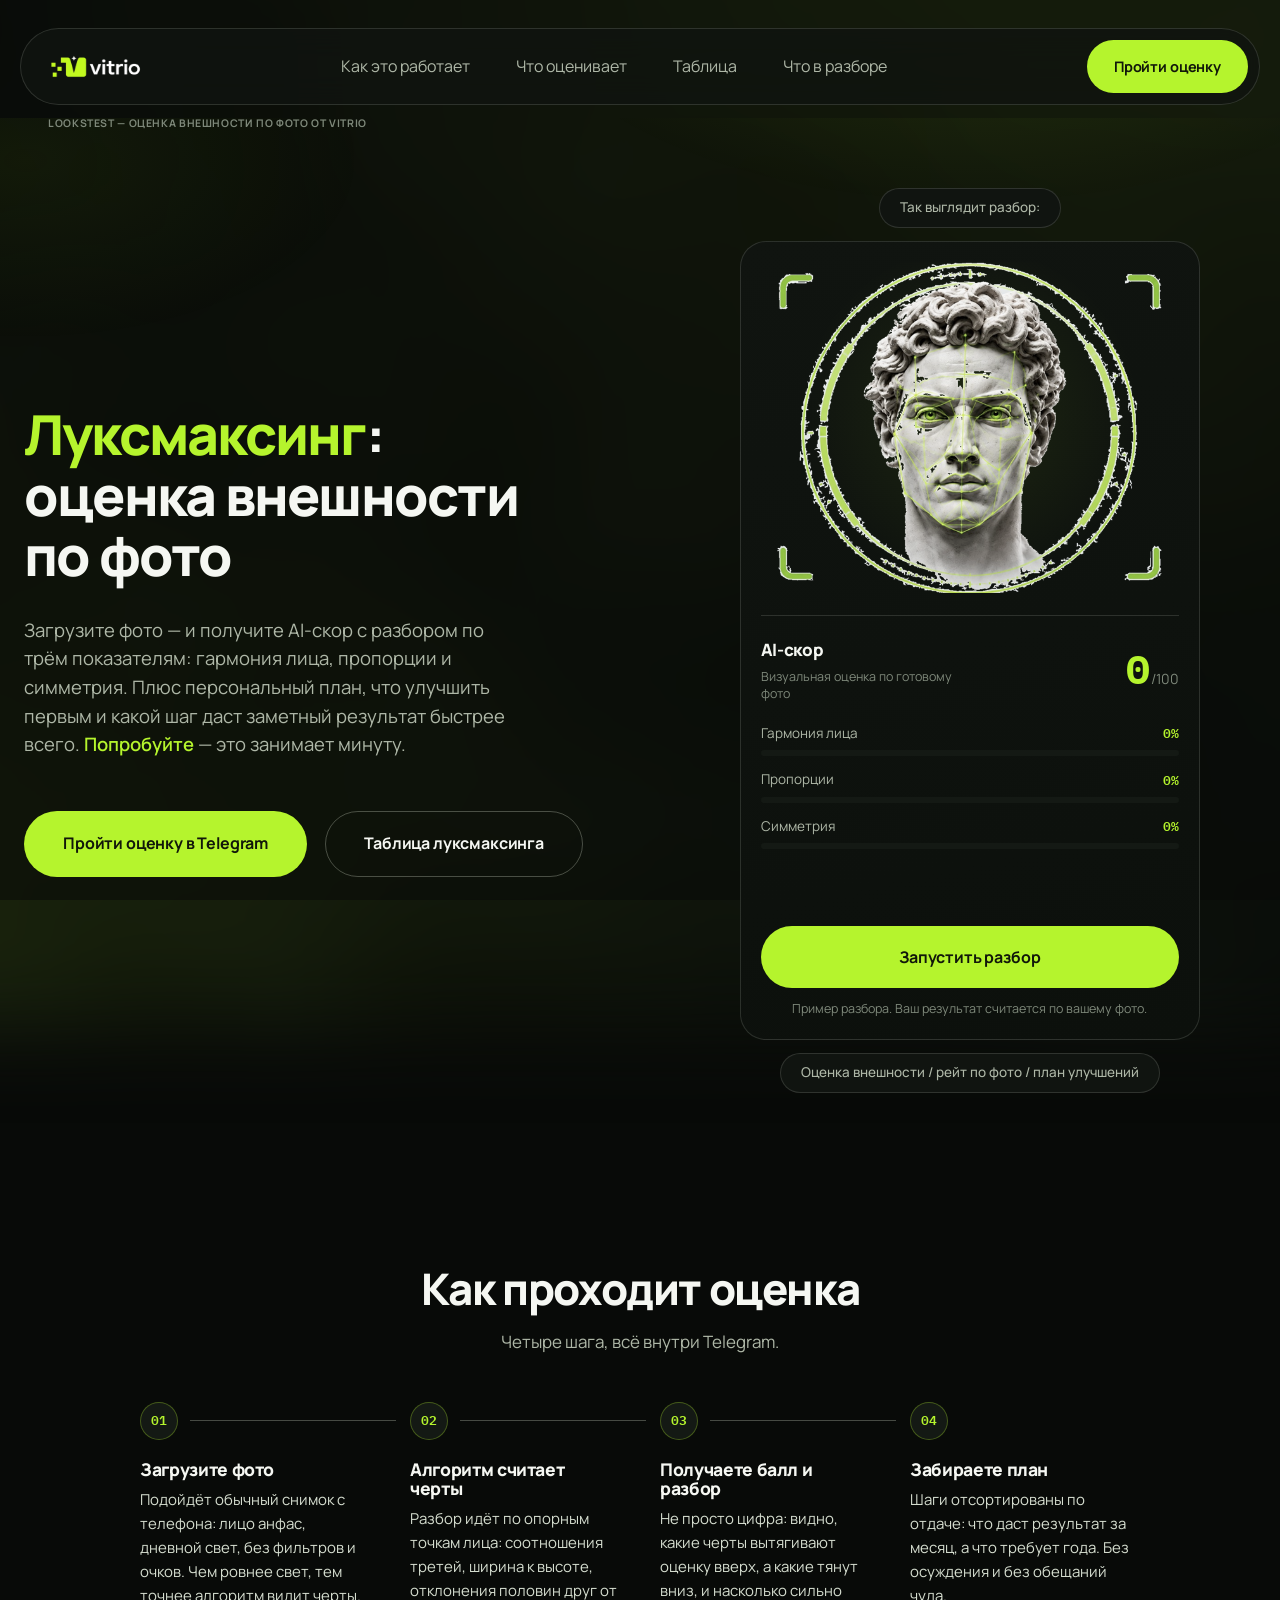
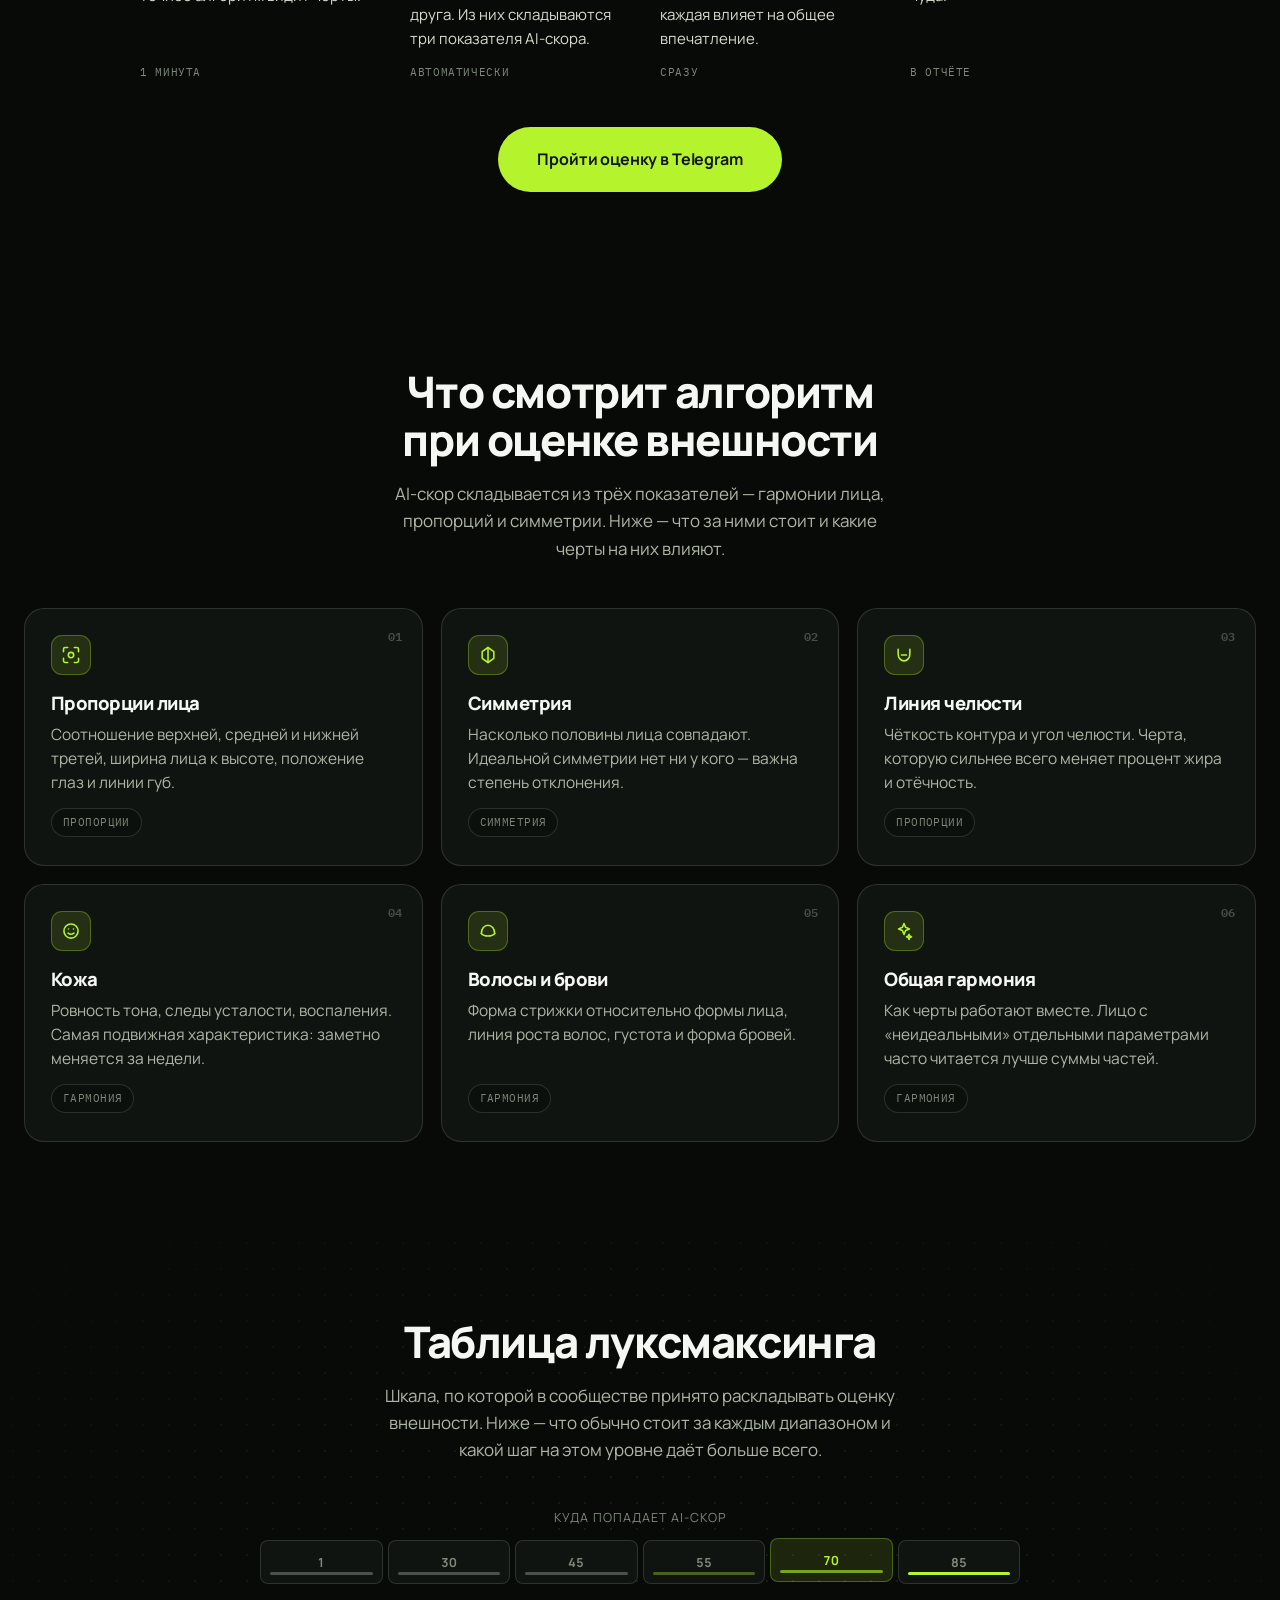
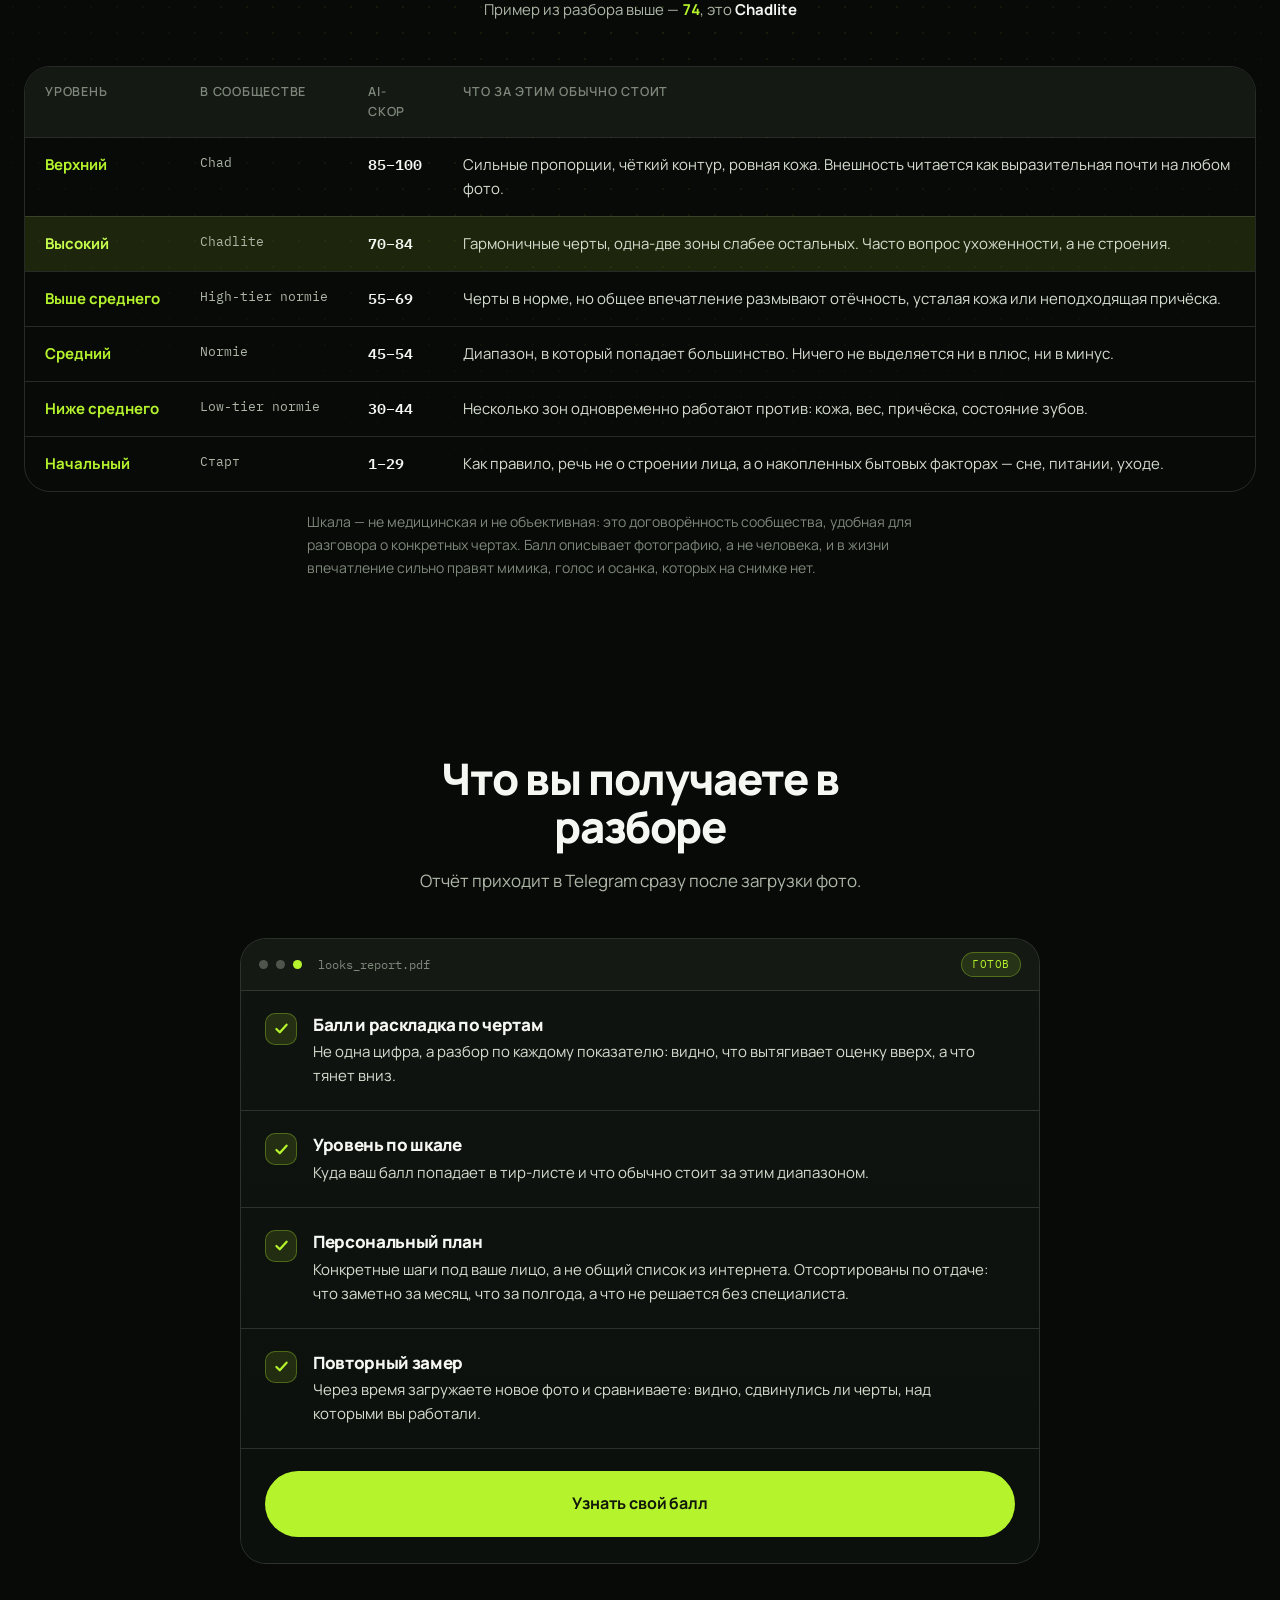
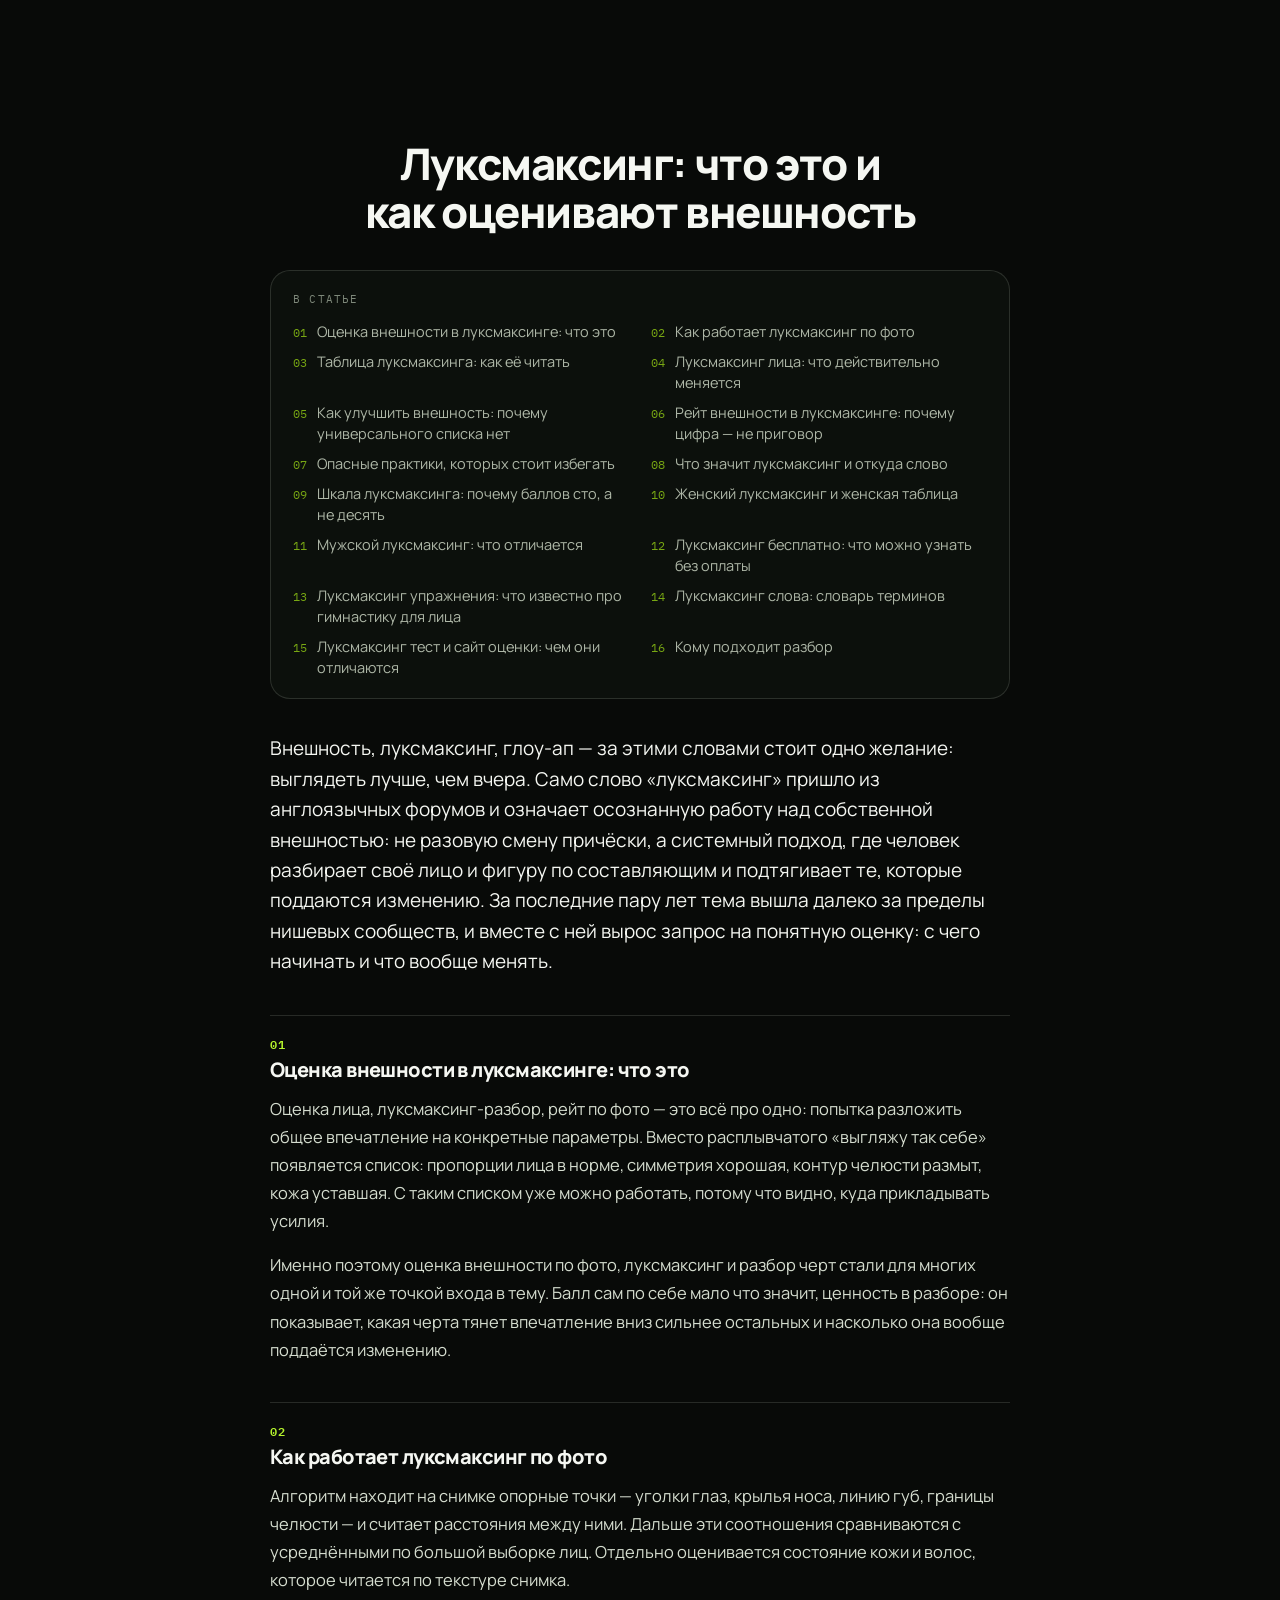
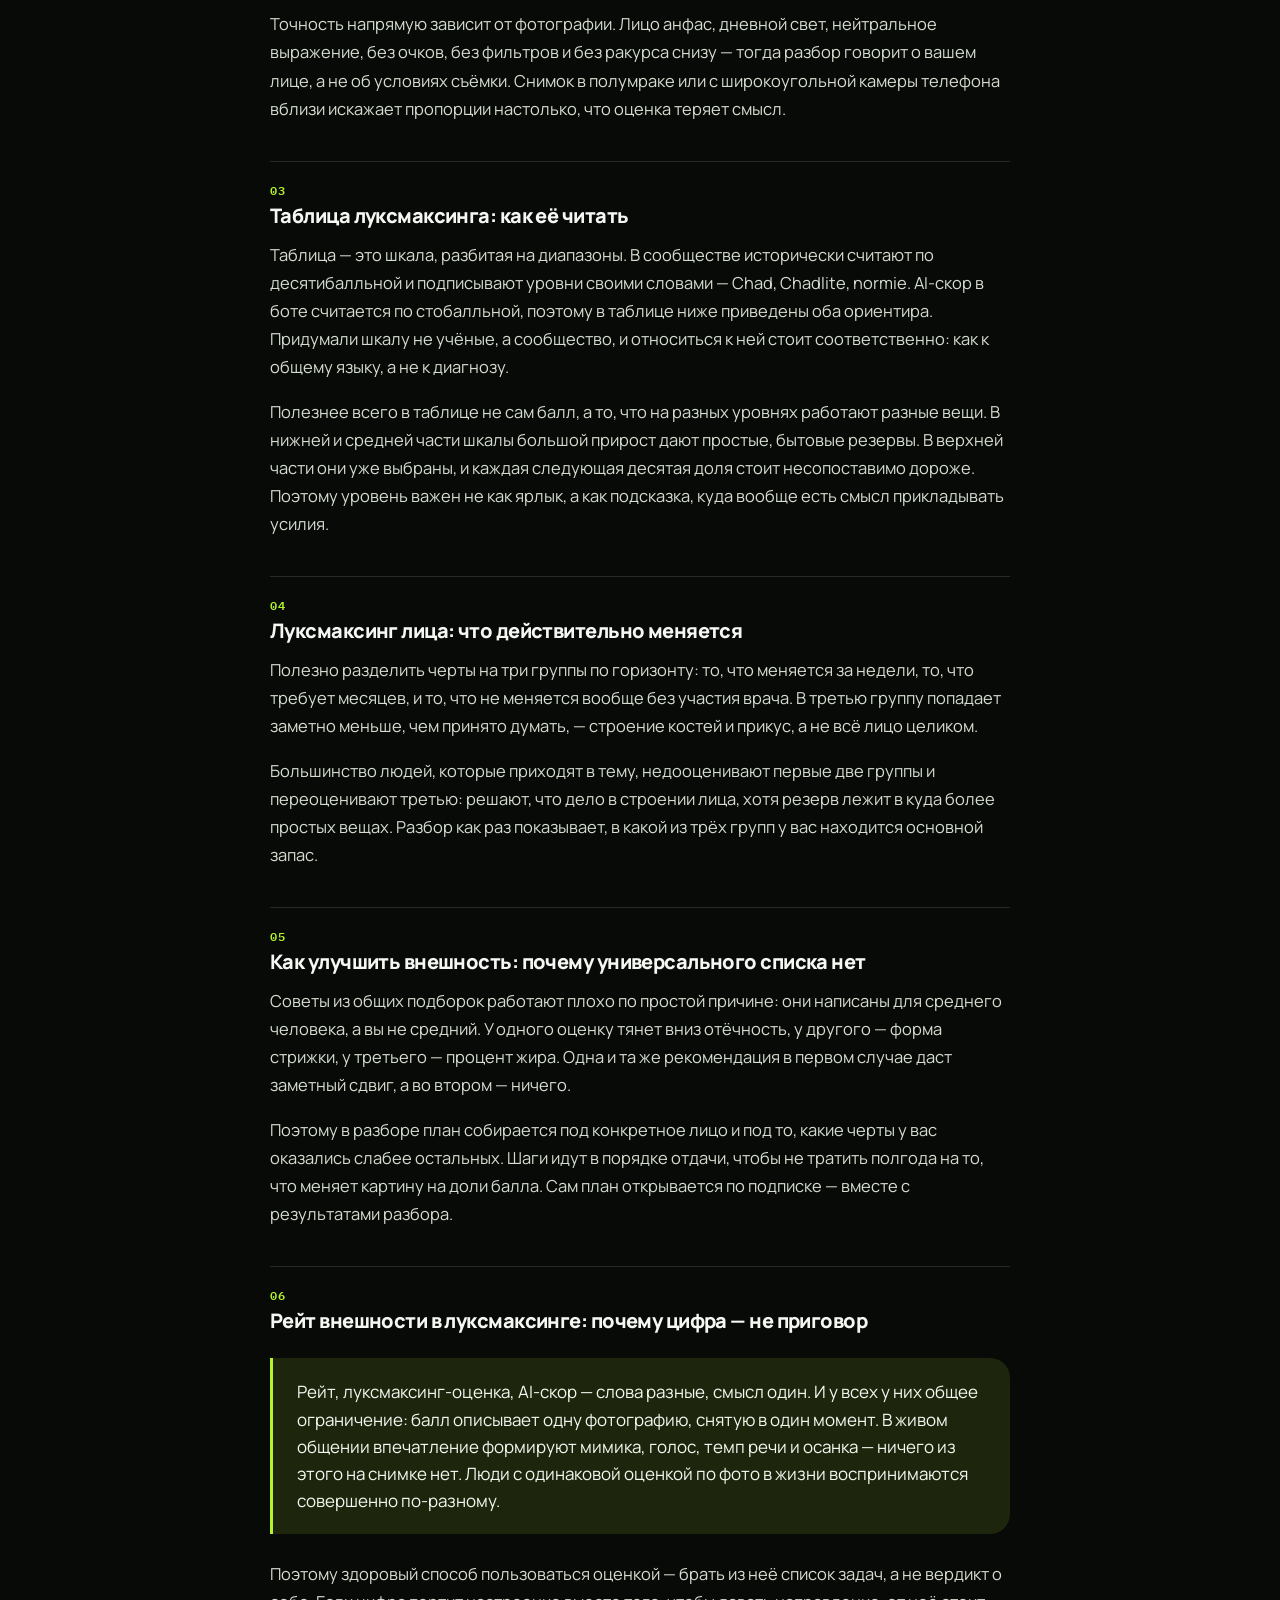
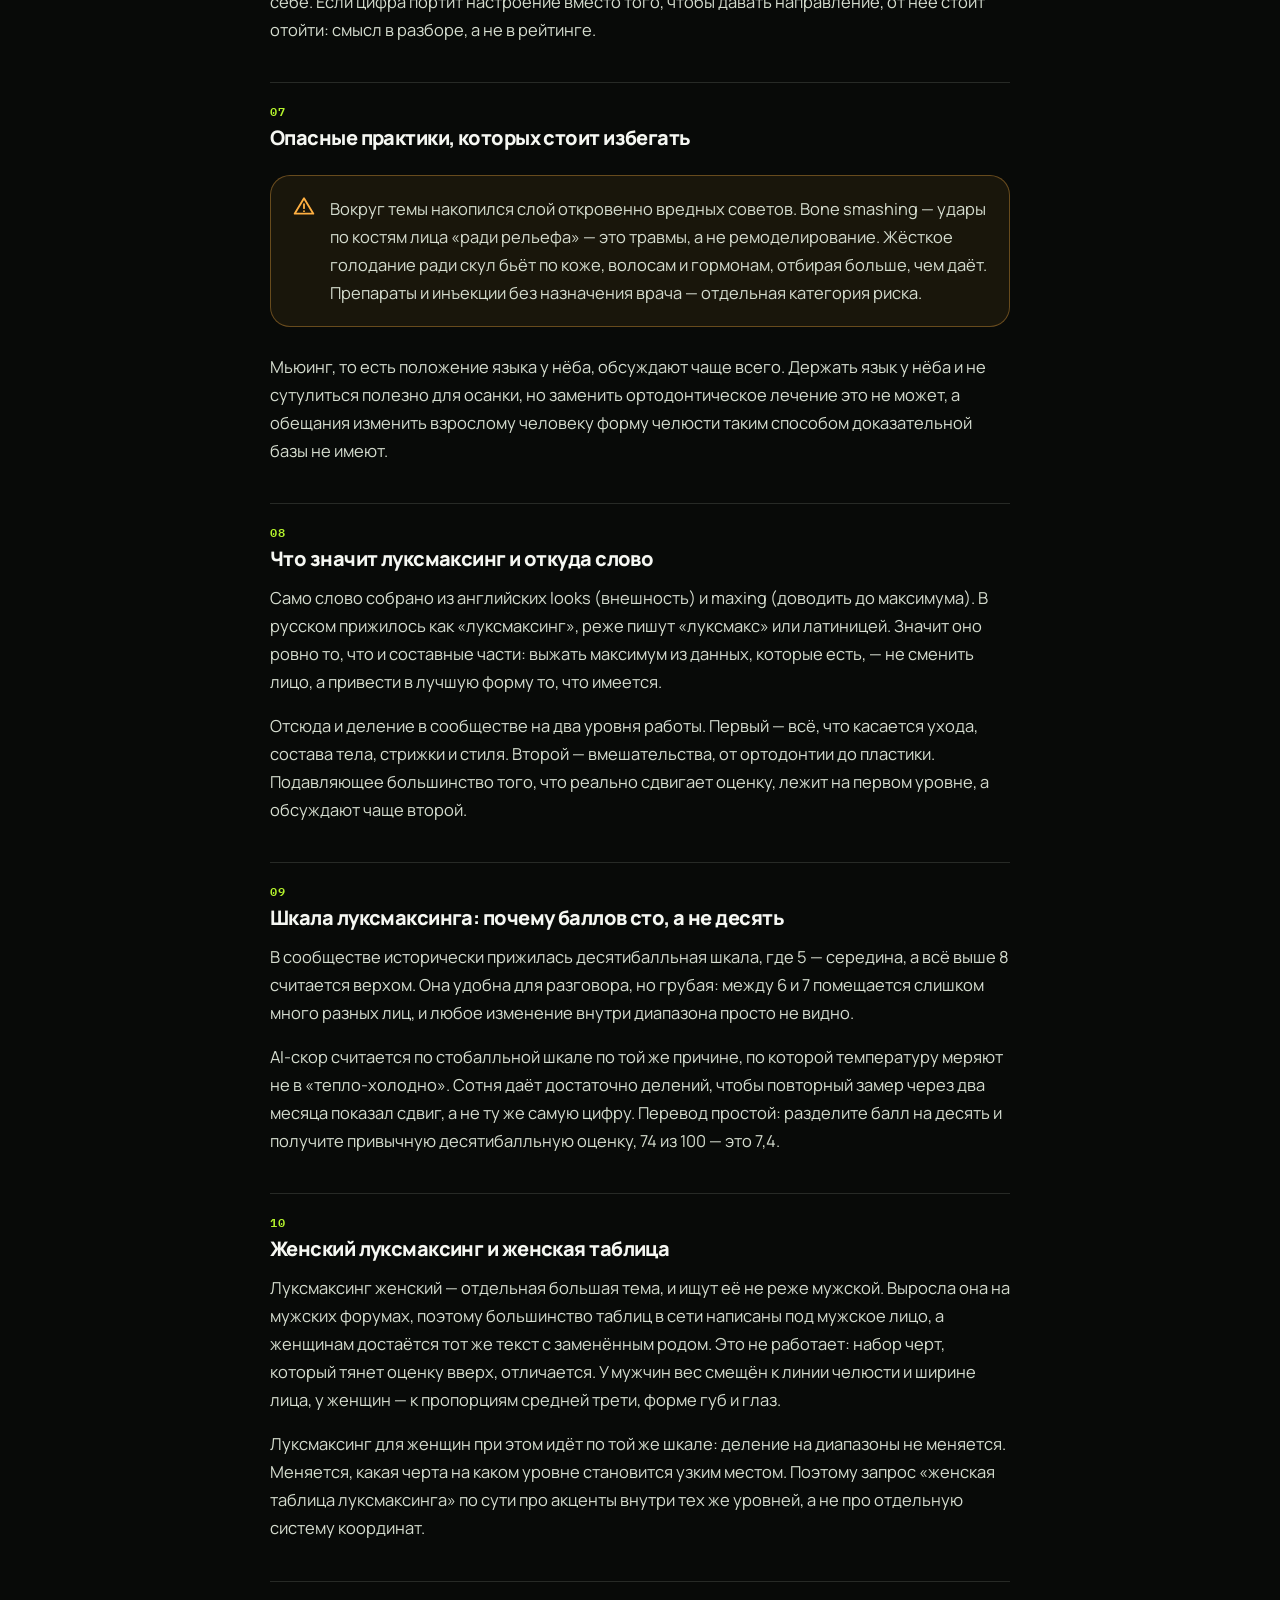
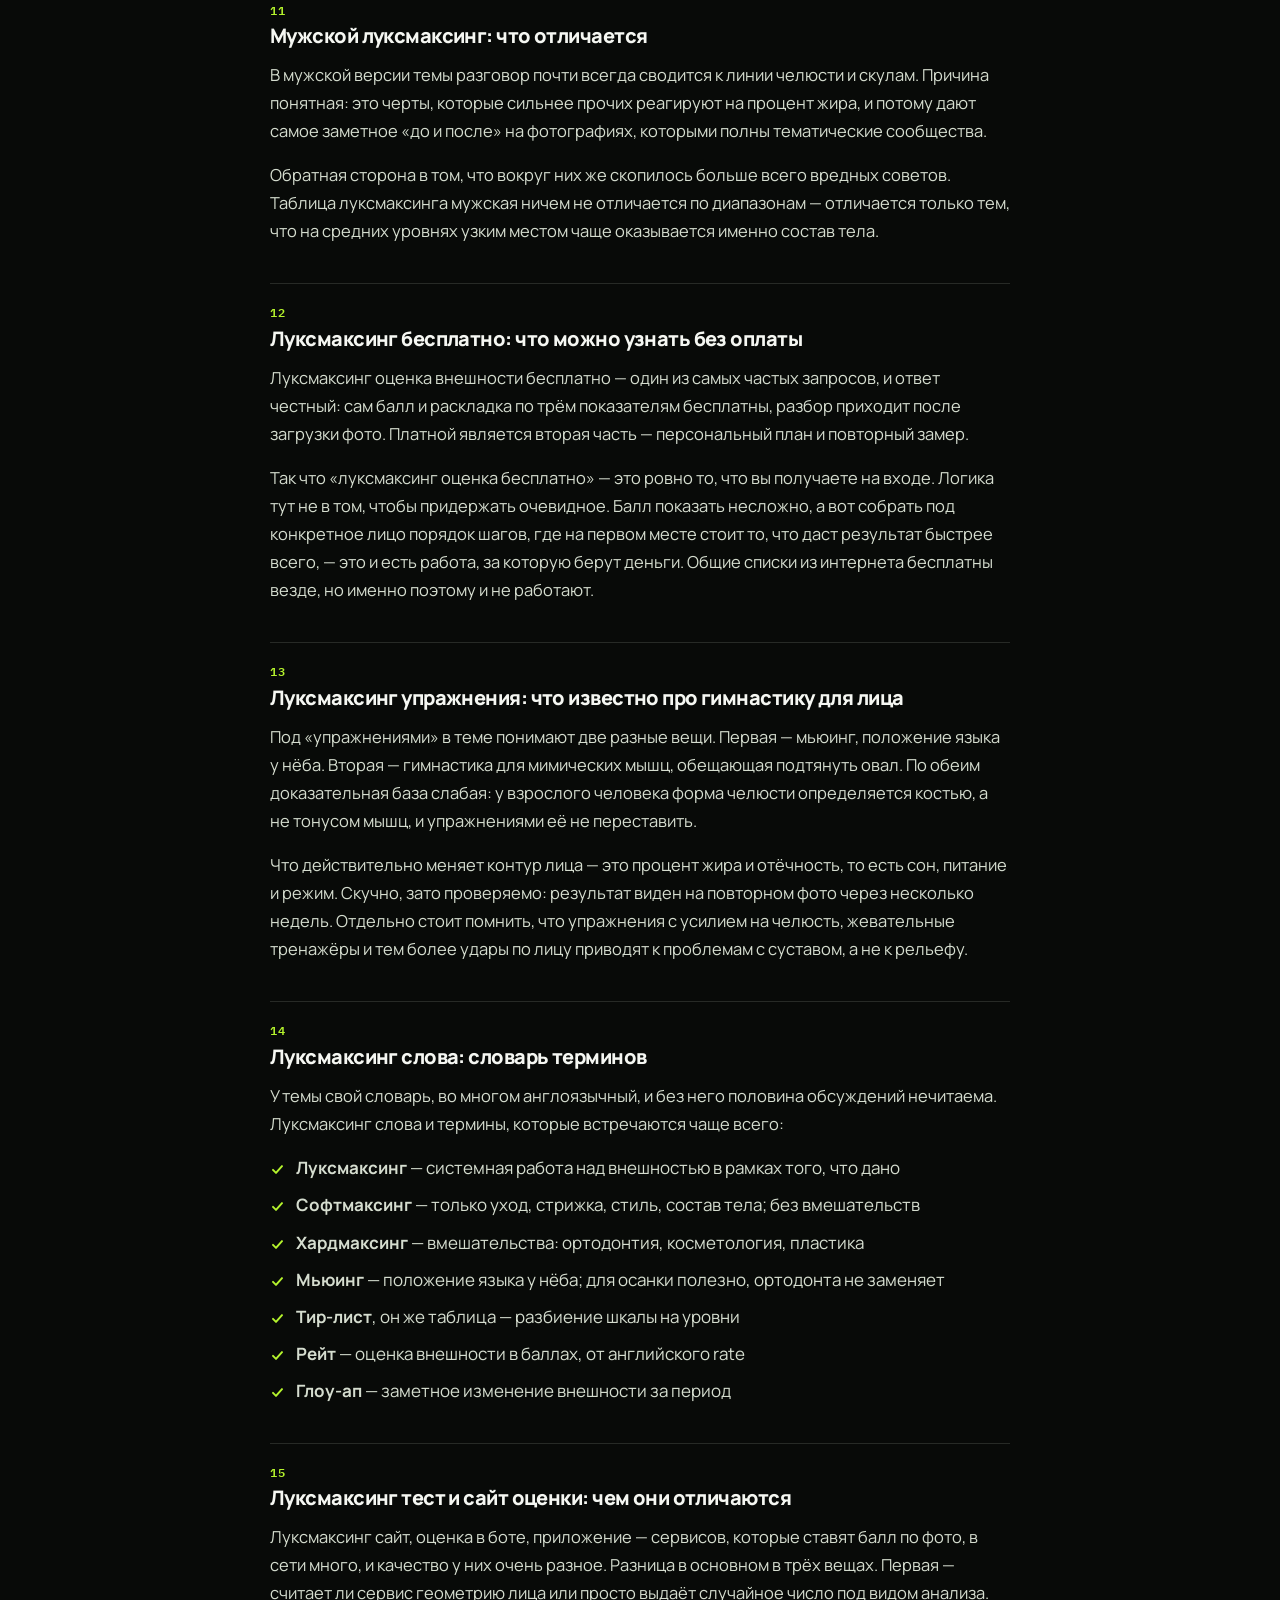
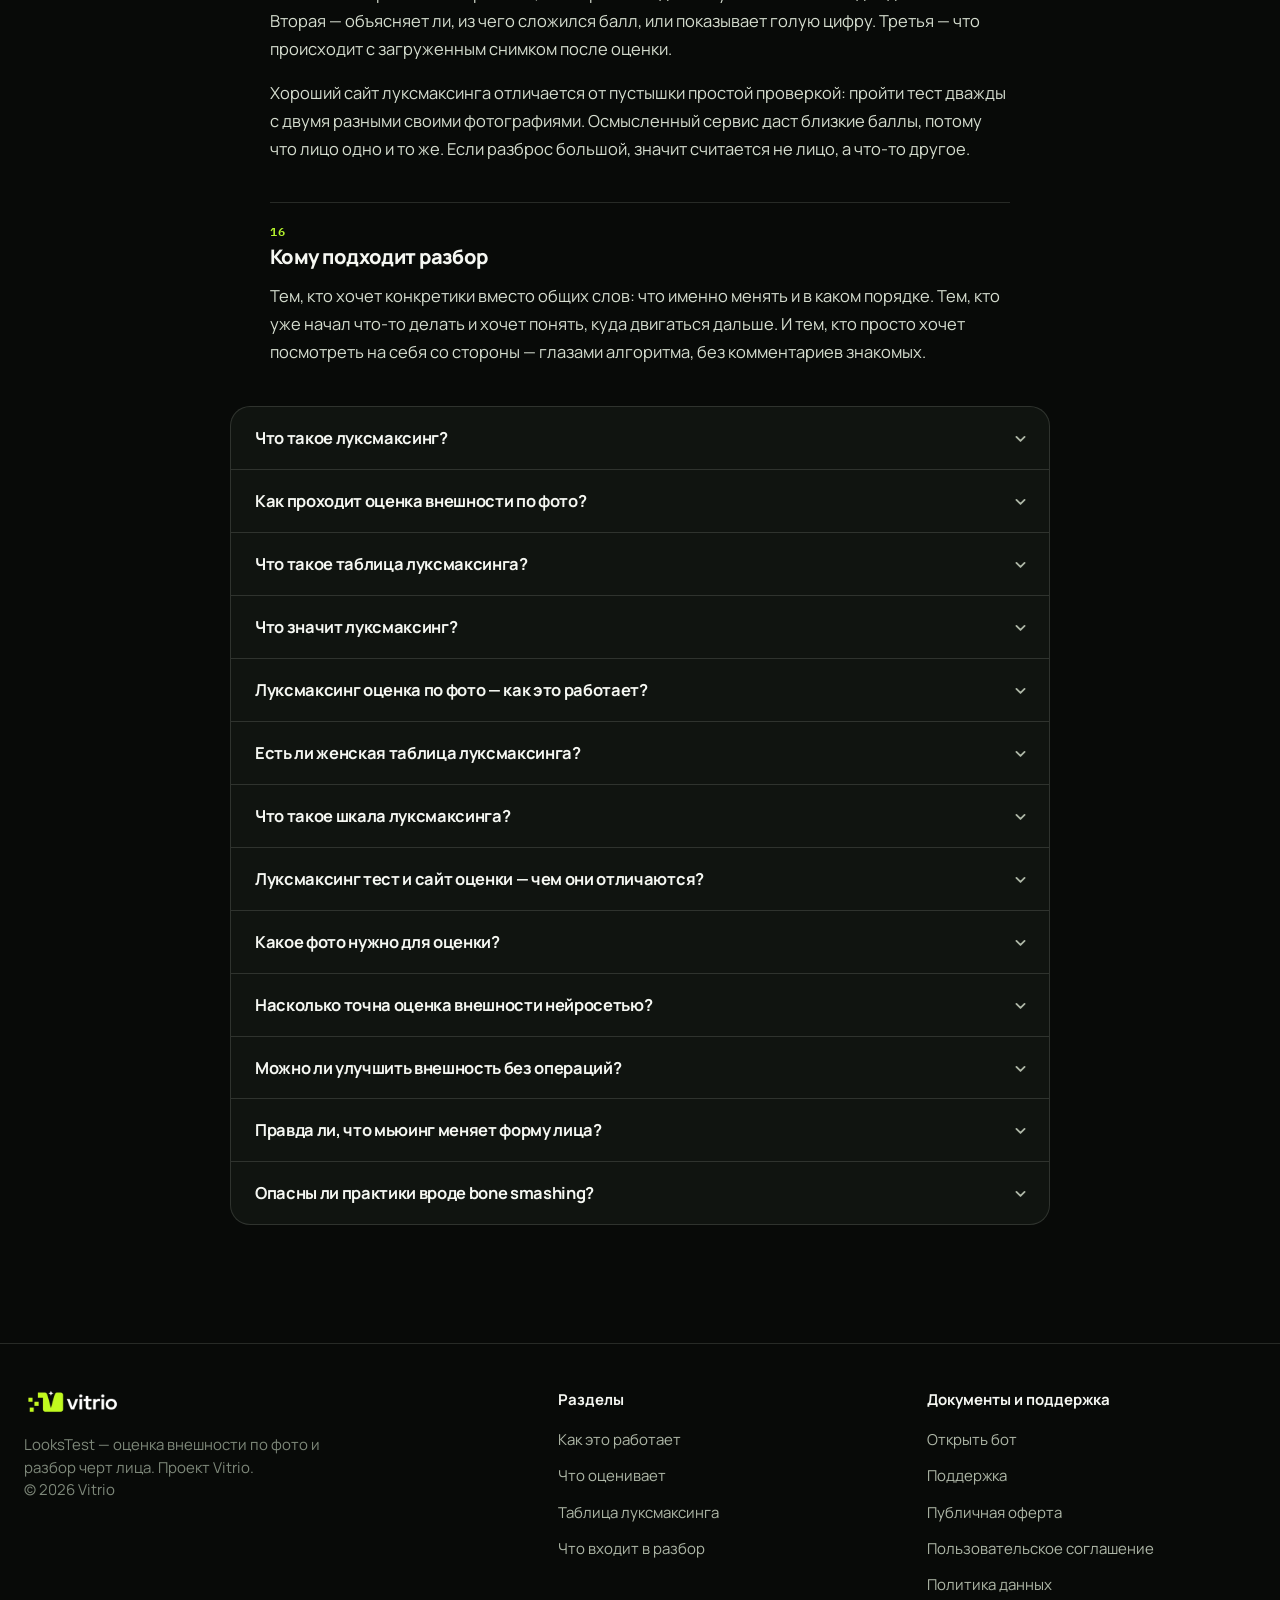
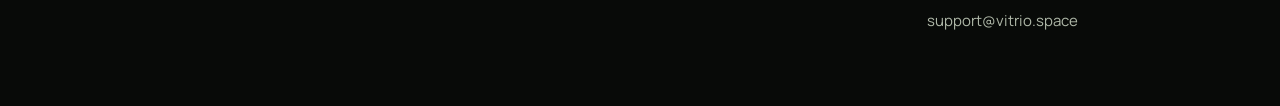
==== index.html @ 11586484 "Персонаж в PNG с прозрачным фоном - фон вырезан заливкой от краёв + удалением мелких компонент - лай" ====
<!DOCTYPE html>
<html lang="ru">
<head>
<meta charset="UTF-8">
<meta name="viewport" content="width=device-width, initial-scale=1.0">
<meta name="theme-color" content="#080a08">
<title>Луксмаксинг — оценка внешности по фото и разбор черт лица | LooksTest</title>
<meta name="description" content="Луксмаксинг: оценка внешности по фото за минуту. Разбор пропорций лица, симметрии, линии челюсти и кожи, таблица луксмаксинга и персональный план улучшений.">
<link rel="icon" type="image/png" href="img/favicon.png">
<link rel="apple-touch-icon" href="img/favicon.png">
<link rel="canonical" href="https://lookstest.ru/">
<meta name="robots" content="index, follow, max-image-preview:large">
<meta property="og:type" content="website">
<meta property="og:url" content="https://lookstest.ru/">
<meta property="og:site_name" content="LooksTest">
<meta property="og:locale" content="ru_RU">
<meta property="og:title" content="Луксмаксинг — оценка внешности по фото">
<meta property="og:description" content="Разбор пропорций лица, симметрии, линии челюсти и кожи. Таблица луксмаксинга и персональный план улучшений.">
<meta property="og:image" content="https://lookstest.ru/img/og.jpg">
<meta property="og:image:width" content="1200">
<meta property="og:image:height" content="630">
<meta name="twitter:card" content="summary_large_image">
<link rel="preconnect" href="https://fonts.googleapis.com">
<link rel="preconnect" href="https://fonts.gstatic.com" crossorigin>
<link rel="stylesheet" href="https://fonts.googleapis.com/css2?family=IBM+Plex+Mono:wght@500;600&family=Manrope:wght@400;500;600;700;800&display=swap">
<link rel="stylesheet" href="style.css?v=859dcc71">
<script src="app.js?v=7daabf76" defer></script>
</head>
<body>

<!-- ============================ ШАПКА ============================ -->
<header class="nav">
  <div class="nav__bar">
    <a class="logo" href="#top" aria-label="LooksTest — на главную">
      <span class="logo__img"><img src="img/logo.webp" alt="Vitrio" width="260" height="77"><img src="img/logo.webp" alt="" aria-hidden="true" width="260" height="77"></span>
    </a>

    <nav class="nav__links" aria-label="Основная навигация">
      <a href="#why">Как это работает</a>
      <a href="#feat">Что оценивает</a>
      <a href="#tiers">Таблица</a>
      <a href="#plan">Что в разборе</a>
    </nav>

    <a class="btn btn--lime btn--sm nav__cta" data-cta href="https://t.me/LooksmaxScoreBot" target="_blank" rel="sponsored noopener">Пройти оценку</a>
  </div>
  <p class="nav__caption">LooksTest — оценка внешности по фото от Vitrio</p>
</header>

<main id="top">

  <!-- ============================ HERO ============================ -->
  <section class="hero">
    <div class="shell hero__grid">
      <div class="hero__copy">
        <h1><span class="lime">Луксмаксинг</span>: оценка внешности по фото</h1>
        <p class="hero__lead">
          Загрузите фото — и получите AI-скор с разбором по трём показателям: гармония лица,
          пропорции и симметрия. Плюс персональный план, что улучшить первым и какой шаг
          даст заметный результат быстрее всего.
          <a data-cta href="https://t.me/LooksmaxScoreBot" target="_blank" rel="sponsored noopener">Попробуйте</a> — это занимает минуту.
        </p>
        <div class="hero__actions">
          <a class="btn btn--lime" data-cta href="https://t.me/LooksmaxScoreBot" target="_blank" rel="sponsored noopener">Пройти оценку в Telegram</a>
          <a class="btn btn--ghost" href="#tiers">Таблица луксмаксинга</a>
        </div>
      </div>

      <div class="hero__media">
        <span class="tag">Так выглядит разбор:</span>

        <!-- Демо: силуэт со сканирующей линией и панель метрик.
             Значения берутся из data-val, полосы и счётчик заводит app.js.
             Цифры — пример разбора, а не чей-то реальный результат. -->
        <div class="scan" id="heroScan">
          <div class="scan__frame">
            <div class="scan__stage">
              <!-- Персонаж и вся оптика — скобки, кольцо, сетка на лице —
                   в самой картинке. CSS рисует только луч поверх неё. -->
              <img class="scan__shot" src="img/scan-statue.png"
                   alt="Разбор внешности: точки и сетка на лице античной статуи"
                   width="660" height="524" fetchpriority="high" decoding="async">
              <span class="scan__beam" aria-hidden="true"></span>
            </div>

            <div class="scan__head">
              <div>
                <p class="scan__title">AI-скор</p>
                <p class="scan__sub">Визуальная оценка по готовому фото</p>
              </div>
              <p class="scan__score"><b data-role="score">0</b><span>/100</span></p>
            </div>

            <div class="scan__metrics">
              <div class="scan__row" data-val="76">
                <span class="scan__name">Гармония лица</span>
                <span class="scan__val">0%</span>
                <span class="scan__track"><span class="scan__fill"></span></span>
              </div>
              <div class="scan__row" data-val="71">
                <span class="scan__name">Пропорции</span>
                <span class="scan__val">0%</span>
                <span class="scan__track"><span class="scan__fill"></span></span>
              </div>
              <div class="scan__row" data-val="75">
                <span class="scan__name">Симметрия</span>
                <span class="scan__val">0%</span>
                <span class="scan__track"><span class="scan__fill"></span></span>
              </div>
            </div>

            <p class="scan__badge"><span>Уровень</span> <b>Chadlite</b></p>

            <div class="scan__foot">
              <button class="btn btn--lime scan__run" type="button">Запустить разбор</button>
            </div>
            <p class="scan__hint">Пример разбора. Ваш результат считается по вашему фото.</p>
          </div>
        </div>

        <span class="tag">Оценка внешности / рейт по фото / план улучшений</span>
      </div>
    </div>
  </section>

  <!-- ======================= КАК ЭТО РАБОТАЕТ ======================= -->
  <!-- Не сетка карточек, а дорожка шагов: линия связывает их в
       последовательность, иначе четыре плитки читаются как список
       независимых пунктов. -->
  <section class="section how" id="why">
    <div class="shell">
      <h2 class="section__title section__title--center">Как проходит оценка</h2>
      <p class="section__lead">Четыре шага, всё внутри Telegram.</p>

      <ol class="steps">
        <li class="step">
          <span class="step__no">01</span>
          <div class="step__body">
            <h3>Загрузите фото</h3>
            <p>Подойдёт обычный снимок с телефона: лицо анфас, дневной свет, без фильтров и очков. Чем ровнее свет, тем точнее алгоритм видит черты.</p>
            <span class="step__meta">1 минута</span>
          </div>
        </li>
        <li class="step">
          <span class="step__no">02</span>
          <div class="step__body">
            <h3>Алгоритм считает черты</h3>
            <p>Разбор идёт по опорным точкам лица: соотношения третей, ширина к высоте, отклонения половин друг от друга. Из них складываются три показателя AI-скора.</p>
            <span class="step__meta">автоматически</span>
          </div>
        </li>
        <li class="step">
          <span class="step__no">03</span>
          <div class="step__body">
            <h3>Получаете балл и разбор</h3>
            <p>Не просто цифра: видно, какие черты вытягивают оценку вверх, а какие тянут вниз, и насколько сильно каждая влияет на общее впечатление.</p>
            <span class="step__meta">сразу</span>
          </div>
        </li>
        <li class="step">
          <span class="step__no">04</span>
          <div class="step__body">
            <h3>Забираете план</h3>
            <p>Шаги отсортированы по отдаче: что даст результат за месяц, а что требует года. Без осуждения и без обещаний чуда.</p>
            <span class="step__meta">в отчёте</span>
          </div>
        </li>
      </ol>

      <div class="why__cta">
        <a class="btn btn--lime" data-cta href="https://t.me/LooksmaxScoreBot" target="_blank" rel="sponsored noopener">Пройти оценку в Telegram</a>
      </div>
    </div>
  </section>

  <!-- ============================ ЧТО ОЦЕНИВАЕТ ============================ -->
  <section class="section feat" id="feat">
    <div class="shell">
      <h2 class="section__title section__title--center">Что смотрит алгоритм при оценке внешности</h2>
      <p class="section__lead">AI-скор складывается из трёх показателей — гармонии лица, пропорций и симметрии. Ниже — что за ними стоит и какие черты на них влияют.</p>

      <div class="feat__grid">
        <article class="feat__card">
          <span class="feat__no">01</span>
          <span class="feat__icon"><svg viewBox="0 0 24 24"><path d="M3 8V5a2 2 0 012-2h3M16 3h3a2 2 0 012 2v3M21 16v3a2 2 0 01-2 2h-3M8 21H5a2 2 0 01-2-2v-3"/><circle cx="12" cy="12" r="3.2"/></svg></span>
          <h3>Пропорции лица</h3>
          <p>Соотношение верхней, средней и нижней третей, ширина лица к высоте, положение глаз и линии губ.</p>
          <span class="feat__tag">Пропорции</span>
        </article>

        <article class="feat__card">
          <span class="feat__no">02</span>
          <span class="feat__icon"><svg viewBox="0 0 24 24"><path d="M12 3v18"/><path d="M5 8l7-5 7 5v8l-7 5-7-5z"/></svg></span>
          <h3>Симметрия</h3>
          <p>Насколько половины лица совпадают. Идеальной симметрии нет ни у кого — важна степень отклонения.</p>
          <span class="feat__tag">Симметрия</span>
        </article>

        <article class="feat__card">
          <span class="feat__no">03</span>
          <span class="feat__icon"><svg viewBox="0 0 24 24"><path d="M5 5v6c0 4.4 3.1 8 7 8s7-3.6 7-8V5"/><path d="M9 12h6"/></svg></span>
          <h3>Линия челюсти</h3>
          <p>Чёткость контура и угол челюсти. Черта, которую сильнее всего меняет процент жира и отёчность.</p>
          <span class="feat__tag">Пропорции</span>
        </article>

        <article class="feat__card">
          <span class="feat__no">04</span>
          <span class="feat__icon"><svg viewBox="0 0 24 24"><circle cx="12" cy="12" r="8.5"/><path d="M9 9.5h.01M15 9.5h.01M8.5 14.5c2.2 1.8 4.8 1.8 7 0"/></svg></span>
          <h3>Кожа</h3>
          <p>Ровность тона, следы усталости, воспаления. Самая подвижная характеристика: заметно меняется за недели.</p>
          <span class="feat__tag">Гармония</span>
        </article>

        <article class="feat__card">
          <span class="feat__no">05</span>
          <span class="feat__icon"><svg viewBox="0 0 24 24"><path d="M4 15c0-6 3.6-10 8-10s8 4 8 10"/><path d="M4 15c1.5 2 3.5 3 8 3s6.5-1 8-3"/></svg></span>
          <h3>Волосы и брови</h3>
          <p>Форма стрижки относительно формы лица, линия роста волос, густота и форма бровей.</p>
          <span class="feat__tag">Гармония</span>
        </article>

        <article class="feat__card">
          <span class="feat__no">06</span>
          <span class="feat__icon"><svg viewBox="0 0 24 24"><path d="M12 3l1.9 4.6 4.6 1.9-4.6 1.9L12 16l-1.9-4.6L5.5 9.5l4.6-1.9z"/><path d="M18 16l.9 2.1 2.1.9-2.1.9L18 22l-.9-2.1-2.1-.9 2.1-.9z"/></svg></span>
          <h3>Общая гармония</h3>
          <p>Как черты работают вместе. Лицо с «неидеальными» отдельными параметрами часто читается лучше суммы частей.</p>
          <span class="feat__tag">Гармония</span>
        </article>
      </div>
    </div>
  </section>

  <!-- ============================ ТАБЛИЦА ЛУКСМАКСИНГА ============================ -->
  <section class="section tiers-section" id="tiers">
    <div class="shell">
      <h2 class="section__title section__title--center">Таблица луксмаксинга</h2>
      <p class="section__lead">Шкала, по которой в сообществе принято раскладывать оценку внешности. Ниже — что обычно стоит за каждым диапазоном и какой шаг на этом уровне даёт больше всего.</p>

      <!-- Шкала: клик по сегменту подсвечивает строку таблицы. Заводится в app.js. -->
      <div class="ladder" id="ladder">
        <p class="ladder__label">Куда попадает AI-скор</p>
        <div class="ladder__strip" role="group" aria-label="Шкала AI-скора">
          <button class="ladder__seg" type="button" data-tier="5" data-range="1–29"><span>1</span></button>
          <button class="ladder__seg" type="button" data-tier="4" data-range="30–44"><span>30</span></button>
          <button class="ladder__seg" type="button" data-tier="3" data-range="45–54"><span>45</span></button>
          <button class="ladder__seg" type="button" data-tier="2" data-range="55–69"><span>55</span></button>
          <button class="ladder__seg is-active" type="button" data-tier="1" data-range="70–84"><span>70</span></button>
          <button class="ladder__seg" type="button" data-tier="0" data-range="85–100"><span>85</span></button>
        </div>
        <p class="ladder__out">Пример из разбора выше — <b>74</b>, это <span data-role="ladder-name">Chadlite</span></p>
      </div>

      <div class="tiers__wrap">
        <table class="tiers">
          <thead>
            <tr>
              <th scope="col">Уровень</th>
              <th scope="col">В сообществе</th>
              <th scope="col">AI-скор</th>
              <th scope="col">Что за этим обычно стоит</th>
            </tr>
          </thead>
          <tbody>
            <tr data-tier="0">
              <td class="tiers__band">Верхний</td>
              <td class="tiers__slang">Chad</td>
              <td class="tiers__score">85–100</td>
              <td><p>Сильные пропорции, чёткий контур, ровная кожа. Внешность читается как выразительная почти на любом фото.</p></td>
            </tr>
            <tr data-tier="1">
              <td class="tiers__band">Высокий</td>
              <td class="tiers__slang">Chadlite</td>
              <td class="tiers__score">70–84</td>
              <td><p>Гармоничные черты, одна-две зоны слабее остальных. Часто вопрос ухоженности, а не строения.</p></td>
            </tr>
            <tr data-tier="2">
              <td class="tiers__band">Выше среднего</td>
              <td class="tiers__slang">High-tier normie</td>
              <td class="tiers__score">55–69</td>
              <td><p>Черты в норме, но общее впечатление размывают отёчность, усталая кожа или неподходящая причёска.</p></td>
            </tr>
            <tr data-tier="3">
              <td class="tiers__band">Средний</td>
              <td class="tiers__slang">Normie</td>
              <td class="tiers__score">45–54</td>
              <td><p>Диапазон, в который попадает большинство. Ничего не выделяется ни в плюс, ни в минус.</p></td>
            </tr>
            <tr data-tier="4">
              <td class="tiers__band">Ниже среднего</td>
              <td class="tiers__slang">Low-tier normie</td>
              <td class="tiers__score">30–44</td>
              <td><p>Несколько зон одновременно работают против: кожа, вес, причёска, состояние зубов.</p></td>
            </tr>
            <tr data-tier="5">
              <td class="tiers__band">Начальный</td>
              <td class="tiers__slang">Старт</td>
              <td class="tiers__score">1–29</td>
              <td><p>Как правило, речь не о строении лица, а о накопленных бытовых факторах — сне, питании, уходе.</p></td>
            </tr>
          </tbody>
        </table>
      </div>

      <p class="tiers__note">Шкала — не медицинская и не объективная: это договорённость сообщества, удобная для разговора о конкретных чертах. Балл описывает фотографию, а не человека, и в жизни впечатление сильно правят мимика, голос и осанка, которых на снимке нет.</p>
    </div>
  </section>

  <!-- ============================ ЧТО В РАЗБОРЕ ============================ -->
  <!-- Подан как окно отчёта, а не как ещё одна сетка карточек: выше по
       странице уже есть блок «Как проходит оценка» с такой же вёрсткой,
       и рядом они читались как один и тот же блок дважды. -->
  <section class="section plan-section" id="plan">
    <div class="shell">
      <h2 class="section__title section__title--center">Что вы получаете в разборе</h2>
      <p class="section__lead">Отчёт приходит в Telegram сразу после загрузки фото.</p>

      <div class="report">
        <div class="report__bar">
          <span class="report__dot" aria-hidden="true"></span>
          <span class="report__dot" aria-hidden="true"></span>
          <span class="report__dot" aria-hidden="true"></span>
          <span class="report__path">looks_report.pdf</span>
          <span class="report__state">готов</span>
        </div>

        <ul class="report__list">
          <li class="report__item">
            <span class="report__ico" aria-hidden="true">
              <svg viewBox="0 0 20 20" fill="none" stroke="currentColor" stroke-width="2.6" stroke-linecap="round" stroke-linejoin="round"><path d="M4 10.5l4 4 8-9"/></svg>
            </span>
            <div class="report__body">
              <h3>Балл и раскладка по чертам</h3>
              <p>Не одна цифра, а разбор по каждому показателю: видно, что вытягивает оценку вверх, а что тянет вниз.</p>
            </div>
          </li>

          <li class="report__item">
            <span class="report__ico" aria-hidden="true">
              <svg viewBox="0 0 20 20" fill="none" stroke="currentColor" stroke-width="2.6" stroke-linecap="round" stroke-linejoin="round"><path d="M4 10.5l4 4 8-9"/></svg>
            </span>
            <div class="report__body">
              <h3>Уровень по шкале</h3>
              <p>Куда ваш балл попадает в тир-листе и что обычно стоит за этим диапазоном.</p>
            </div>
          </li>

          <li class="report__item">
            <span class="report__ico" aria-hidden="true">
              <svg viewBox="0 0 20 20" fill="none" stroke="currentColor" stroke-width="2.6" stroke-linecap="round" stroke-linejoin="round"><path d="M4 10.5l4 4 8-9"/></svg>
            </span>
            <div class="report__body">
              <h3>Персональный план</h3>
              <p>Конкретные шаги под ваше лицо, а не общий список из интернета. Отсортированы по отдаче: что заметно за месяц, что за полгода, а что не решается без специалиста.</p>
            </div>
          </li>

          <li class="report__item">
            <span class="report__ico" aria-hidden="true">
              <svg viewBox="0 0 20 20" fill="none" stroke="currentColor" stroke-width="2.6" stroke-linecap="round" stroke-linejoin="round"><path d="M4 10.5l4 4 8-9"/></svg>
            </span>
            <div class="report__body">
              <h3>Повторный замер</h3>
              <p>Через время загружаете новое фото и сравниваете: видно, сдвинулись ли черты, над которыми вы работали.</p>
            </div>
          </li>
        </ul>

        <div class="report__foot">
          <a class="btn btn--lime" data-cta href="https://t.me/LooksmaxScoreBot" target="_blank" rel="sponsored noopener">Узнать свой балл</a>
        </div>
      </div>
    </div>
  </section>

  <!-- ============================ ТЕКСТ ДЛЯ ПОИСКА ============================ -->
  <section class="section seo" id="about">
    <div class="shell">
      <h2 class="section__title section__title--center">Луксмаксинг: что это и как оценивают внешность</h2>

      <nav class="seo__toc" aria-label="Содержание статьи">
        <p class="seo__toc-title">В статье</p>
        <div class="seo__toc-list">
          <a href="#a1"><span>01</span>Оценка внешности в луксмаксинге: что это</a>
          <a href="#a2"><span>02</span>Как работает луксмаксинг по фото</a>
          <a href="#a3"><span>03</span>Таблица луксмаксинга: как её читать</a>
          <a href="#a4"><span>04</span>Луксмаксинг лица: что действительно меняется</a>
          <a href="#a5"><span>05</span>Как улучшить внешность: почему универсального списка нет</a>
          <a href="#a6"><span>06</span>Рейт внешности в луксмаксинге: почему цифра — не приговор</a>
          <a href="#a7"><span>07</span>Опасные практики, которых стоит избегать</a>
          <a href="#a8"><span>08</span>Что значит луксмаксинг и откуда слово</a>
          <a href="#a9"><span>09</span>Шкала луксмаксинга: почему баллов сто, а не десять</a>
          <a href="#a10"><span>10</span>Женский луксмаксинг и женская таблица</a>
          <a href="#a11"><span>11</span>Мужской луксмаксинг: что отличается</a>
          <a href="#a12"><span>12</span>Луксмаксинг бесплатно: что можно узнать без оплаты</a>
          <a href="#a13"><span>13</span>Луксмаксинг упражнения: что известно про гимнастику для лица</a>
          <a href="#a14"><span>14</span>Луксмаксинг слова: словарь терминов</a>
          <a href="#a15"><span>15</span>Луксмаксинг тест и сайт оценки: чем они отличаются</a>
          <a href="#a16"><span>16</span>Кому подходит разбор</a>
        </div>
      </nav>

      <div class="seo__body">
        <p class="seo__lead-p">Внешность, луксмаксинг, глоу-ап — за этими словами стоит одно желание: выглядеть лучше, чем вчера. Само слово «луксмаксинг» пришло из англоязычных форумов и означает осознанную работу над собственной внешностью: не разовую смену причёски, а системный подход, где человек разбирает своё лицо и фигуру по составляющим и подтягивает те, которые поддаются изменению. За последние пару лет тема вышла далеко за пределы нишевых сообществ, и вместе с ней вырос запрос на понятную оценку: с чего начинать и что вообще менять.</p>

        <h3 id="a1">Оценка внешности в луксмаксинге: что это</h3>
        <p>Оценка лица, луксмаксинг-разбор, рейт по фото — это всё про одно: попытка разложить общее впечатление на конкретные параметры. Вместо расплывчатого «выгляжу так себе» появляется список: пропорции лица в норме, симметрия хорошая, контур челюсти размыт, кожа уставшая. С таким списком уже можно работать, потому что видно, куда прикладывать усилия.</p>
        <p>Именно поэтому оценка внешности по фото, луксмаксинг и разбор черт стали для многих одной и той же точкой входа в тему. Балл сам по себе мало что значит, ценность в разборе: он показывает, какая черта тянет впечатление вниз сильнее остальных и насколько она вообще поддаётся изменению.</p>

        <h3 id="a2">Как работает луксмаксинг по фото</h3>
        <p>Алгоритм находит на снимке опорные точки — уголки глаз, крылья носа, линию губ, границы челюсти — и считает расстояния между ними. Дальше эти соотношения сравниваются с усреднёнными по большой выборке лиц. Отдельно оценивается состояние кожи и волос, которое читается по текстуре снимка.</p>
        <p>Точность напрямую зависит от фотографии. Лицо анфас, дневной свет, нейтральное выражение, без очков, без фильтров и без ракурса снизу — тогда разбор говорит о вашем лице, а не об условиях съёмки. Снимок в полумраке или с широкоугольной камеры телефона вблизи искажает пропорции настолько, что оценка теряет смысл.</p>

        <h3 id="a3">Таблица луксмаксинга: как её читать</h3>
        <p>Таблица — это шкала, разбитая на диапазоны. В сообществе исторически считают по десятибалльной и подписывают уровни своими словами — Chad, Chadlite, normie. AI-скор в боте считается по стобалльной, поэтому в таблице ниже приведены оба ориентира. Придумали шкалу не учёные, а сообщество, и относиться к ней стоит соответственно: как к общему языку, а не к диагнозу.</p>
        <p>Полезнее всего в таблице не сам балл, а то, что на разных уровнях работают разные вещи. В нижней и средней части шкалы большой прирост дают простые, бытовые резервы. В верхней части они уже выбраны, и каждая следующая десятая доля стоит несопоставимо дороже. Поэтому уровень важен не как ярлык, а как подсказка, куда вообще есть смысл прикладывать усилия.</p>

        <h3 id="a4">Луксмаксинг лица: что действительно меняется</h3>
        <p>Полезно разделить черты на три группы по горизонту: то, что меняется за недели, то, что требует месяцев, и то, что не меняется вообще без участия врача. В третью группу попадает заметно меньше, чем принято думать, — строение костей и прикус, а не всё лицо целиком.</p>
        <p>Большинство людей, которые приходят в тему, недооценивают первые две группы и переоценивают третью: решают, что дело в строении лица, хотя резерв лежит в куда более простых вещах. Разбор как раз показывает, в какой из трёх групп у вас находится основной запас.</p>

        <h3 id="a5">Как улучшить внешность: почему универсального списка нет</h3>
        <p>Советы из общих подборок работают плохо по простой причине: они написаны для среднего человека, а вы не средний. У одного оценку тянет вниз отёчность, у другого — форма стрижки, у третьего — процент жира. Одна и та же рекомендация в первом случае даст заметный сдвиг, а во втором — ничего.</p>
        <p>Поэтому в разборе план собирается под конкретное лицо и под то, какие черты у вас оказались слабее остальных. Шаги идут в порядке отдачи, чтобы не тратить полгода на то, что меняет картину на доли балла. Сам план открывается по подписке — вместе с результатами разбора.</p>

        <h3 id="a6">Рейт внешности в луксмаксинге: почему цифра — не приговор</h3>
        <blockquote class="seo__quote"><p>Рейт, луксмаксинг-оценка, AI-скор — слова разные, смысл один. И у всех у них общее ограничение: балл описывает одну фотографию, снятую в один момент. В живом общении впечатление формируют мимика, голос, темп речи и осанка — ничего из этого на снимке нет. Люди с одинаковой оценкой по фото в жизни воспринимаются совершенно по-разному.</p></blockquote>
        <p>Поэтому здоровый способ пользоваться оценкой — брать из неё список задач, а не вердикт о себе. Если цифра портит настроение вместо того, чтобы давать направление, от неё стоит отойти: смысл в разборе, а не в рейтинге.</p>

        <h3 id="a7">Опасные практики, которых стоит избегать</h3>
        <div class="seo__warn">
          <span class="seo__warn-ico" aria-hidden="true">
            <svg viewBox="0 0 24 24" fill="none" stroke="currentColor" stroke-width="2" stroke-linecap="round" stroke-linejoin="round"><path d="M12 3.6L1.8 20.4h20.4z"/><path d="M12 10v4.4M12 17.6h.01"/></svg>
          </span>
          <p>Вокруг темы накопился слой откровенно вредных советов. Bone smashing — удары по костям лица «ради рельефа» — это травмы, а не ремоделирование. Жёсткое голодание ради скул бьёт по коже, волосам и гормонам, отбирая больше, чем даёт. Препараты и инъекции без назначения врача — отдельная категория риска.</p>
        </div>
        <p>Мьюинг, то есть положение языка у нёба, обсуждают чаще всего. Держать язык у нёба и не сутулиться полезно для осанки, но заменить ортодонтическое лечение это не может, а обещания изменить взрослому человеку форму челюсти таким способом доказательной базы не имеют.</p>

        <h3 id="a8">Что значит луксмаксинг и откуда слово</h3>
        <p>Само слово собрано из английских looks (внешность) и maxing (доводить до максимума). В русском прижилось как «луксмаксинг», реже пишут «луксмакс» или латиницей. Значит оно ровно то, что и составные части: выжать максимум из данных, которые есть, — не сменить лицо, а привести в лучшую форму то, что имеется.</p>
        <p>Отсюда и деление в сообществе на два уровня работы. Первый — всё, что касается ухода, состава тела, стрижки и стиля. Второй — вмешательства, от ортодонтии до пластики. Подавляющее большинство того, что реально сдвигает оценку, лежит на первом уровне, а обсуждают чаще второй.</p>

        <h3 id="a9">Шкала луксмаксинга: почему баллов сто, а не десять</h3>
        <p>В сообществе исторически прижилась десятибалльная шкала, где 5 — середина, а всё выше 8 считается верхом. Она удобна для разговора, но грубая: между 6 и 7 помещается слишком много разных лиц, и любое изменение внутри диапазона просто не видно.</p>
        <p>AI-скор считается по стобалльной шкале по той же причине, по которой температуру меряют не в «тепло-холодно». Сотня даёт достаточно делений, чтобы повторный замер через два месяца показал сдвиг, а не ту же самую цифру. Перевод простой: разделите балл на десять и получите привычную десятибалльную оценку, 74 из 100 — это 7,4.</p>

        <h3 id="a10">Женский луксмаксинг и женская таблица</h3>
        <p>Луксмаксинг женский — отдельная большая тема, и ищут её не реже мужской. Выросла она на мужских форумах, поэтому большинство таблиц в сети написаны под мужское лицо, а женщинам достаётся тот же текст с заменённым родом. Это не работает: набор черт, который тянет оценку вверх, отличается. У мужчин вес смещён к линии челюсти и ширине лица, у женщин — к пропорциям средней трети, форме губ и глаз.</p>
        <p>Луксмаксинг для женщин при этом идёт по той же шкале: деление на диапазоны не меняется. Меняется, какая черта на каком уровне становится узким местом. Поэтому запрос «женская таблица луксмаксинга» по сути про акценты внутри тех же уровней, а не про отдельную систему координат.</p>

        <h3 id="a11">Мужской луксмаксинг: что отличается</h3>
        <p>В мужской версии темы разговор почти всегда сводится к линии челюсти и скулам. Причина понятная: это черты, которые сильнее прочих реагируют на процент жира, и потому дают самое заметное «до и после» на фотографиях, которыми полны тематические сообщества.</p>
        <p>Обратная сторона в том, что вокруг них же скопилось больше всего вредных советов. Таблица луксмаксинга мужская ничем не отличается по диапазонам — отличается только тем, что на средних уровнях узким местом чаще оказывается именно состав тела.</p>

        <h3 id="a12">Луксмаксинг бесплатно: что можно узнать без оплаты</h3>
        <p>Луксмаксинг оценка внешности бесплатно — один из самых частых запросов, и ответ честный: сам балл и раскладка по трём показателям бесплатны, разбор приходит после загрузки фото. Платной является вторая часть — персональный план и повторный замер.</p>
        <p>Так что «луксмаксинг оценка бесплатно» — это ровно то, что вы получаете на входе. Логика тут не в том, чтобы придержать очевидное. Балл показать несложно, а вот собрать под конкретное лицо порядок шагов, где на первом месте стоит то, что даст результат быстрее всего, — это и есть работа, за которую берут деньги. Общие списки из интернета бесплатны везде, но именно поэтому и не работают.</p>

        <h3 id="a13">Луксмаксинг упражнения: что известно про гимнастику для лица</h3>
        <p>Под «упражнениями» в теме понимают две разные вещи. Первая — мьюинг, положение языка у нёба. Вторая — гимнастика для мимических мышц, обещающая подтянуть овал. По обеим доказательная база слабая: у взрослого человека форма челюсти определяется костью, а не тонусом мышц, и упражнениями её не переставить.</p>
        <p>Что действительно меняет контур лица — это процент жира и отёчность, то есть сон, питание и режим. Скучно, зато проверяемо: результат виден на повторном фото через несколько недель. Отдельно стоит помнить, что упражнения с усилием на челюсть, жевательные тренажёры и тем более удары по лицу приводят к проблемам с суставом, а не к рельефу.</p>

        <h3 id="a14">Луксмаксинг слова: словарь терминов</h3>
        <p>У темы свой словарь, во многом англоязычный, и без него половина обсуждений нечитаема. Луксмаксинг слова и термины, которые встречаются чаще всего:</p>
        <ul class="seo__list">
          <li><b>Луксмаксинг</b> — системная работа над внешностью в рамках того, что дано</li>
          <li><b>Софтмаксинг</b> — только уход, стрижка, стиль, состав тела; без вмешательств</li>
          <li><b>Хардмаксинг</b> — вмешательства: ортодонтия, косметология, пластика</li>
          <li><b>Мьюинг</b> — положение языка у нёба; для осанки полезно, ортодонта не заменяет</li>
          <li><b>Тир-лист</b>, он же таблица — разбиение шкалы на уровни</li>
          <li><b>Рейт</b> — оценка внешности в баллах, от английского rate</li>
          <li><b>Глоу-ап</b> — заметное изменение внешности за период</li>
        </ul>

        <h3 id="a15">Луксмаксинг тест и сайт оценки: чем они отличаются</h3>
        <p>Луксмаксинг сайт, оценка в боте, приложение — сервисов, которые ставят балл по фото, в сети много, и качество у них очень разное. Разница в основном в трёх вещах. Первая — считает ли сервис геометрию лица или просто выдаёт случайное число под видом анализа. Вторая — объясняет ли, из чего сложился балл, или показывает голую цифру. Третья — что происходит с загруженным снимком после оценки.</p>
        <p>Хороший сайт луксмаксинга отличается от пустышки простой проверкой: пройти тест дважды с двумя разными своими фотографиями. Осмысленный сервис даст близкие баллы, потому что лицо одно и то же. Если разброс большой, значит считается не лицо, а что-то другое.</p>

        <h3 id="a16">Кому подходит разбор</h3>
        <p>Тем, кто хочет конкретики вместо общих слов: что именно менять и в каком порядке. Тем, кто уже начал что-то делать и хочет понять, куда двигаться дальше. И тем, кто просто хочет посмотреть на себя со стороны — глазами алгоритма, без комментариев знакомых.</p>
      </div>

      <div class="faq">
        <details class="faq-item">
          <summary>Что такое луксмаксинг?</summary>
          <div class="answer"><p>Осознанная и системная работа над внешностью: лицо и фигура разбираются по отдельным характеристикам, и человек подтягивает те из них, которые поддаются изменению — от ухода за кожей и стрижки до состава тела.</p></div>
        </details>
        <details class="faq-item">
          <summary>Как проходит оценка внешности по фото?</summary>
          <div class="answer"><p>Алгоритм находит на снимке опорные точки лица и считает соотношения между ними: пропорции третей, симметрию, линию челюсти. Отдельно оценивает состояние кожи и волос. На выходе — балл и разбор по каждой характеристике.</p></div>
        </details>
        <details class="faq-item">
          <summary>Что такое таблица луксмаксинга?</summary>
          <div class="answer"><p>Шкала, разбитая на диапазоны, которой в сообществе пользуются для разговора об оценке: Chad, Chadlite, normie и так далее. Она не медицинская и не объективная — это общий язык, а не диагноз. Полезна тем, что на разных уровнях работают разные шаги.</p></div>
        </details>
        <details class="faq-item">
          <summary>Что значит луксмаксинг?</summary>
          <div class="answer"><p>Слово собрано из английских looks (внешность) и maxing (доводить до максимума). Означает системную работу над внешностью в рамках того, что дано: не смену лица, а приведение в лучшую форму того, что есть — от ухода и состава тела до стрижки и стиля.</p></div>
        </details>
        <details class="faq-item">
          <summary>Луксмаксинг оценка по фото — как это работает?</summary>
          <div class="answer"><p>Алгоритм находит на снимке опорные точки лица и считает соотношения между ними, затем сравнивает их с усреднёнными по большой выборке. На выходе AI-скор по стобалльной шкале и раскладка по трём показателям: гармония лица, пропорции, симметрия.</p></div>
        </details>
        <details class="faq-item">
          <summary>Есть ли женская таблица луксмаксинга?</summary>
          <div class="answer"><p>Шкала и деление на диапазоны одинаковые для всех. Отличается то, какая черта на каком уровне становится узким местом: у мужчин вес смещён к линии челюсти и ширине лица, у женщин — к пропорциям средней трети, форме губ и глаз.</p></div>
        </details>
        <details class="faq-item">
          <summary>Что такое шкала луксмаксинга?</summary>
          <div class="answer"><p>Разбиение оценки на уровни. В сообществе прижилась десятибалльная шкала, AI-скор считает по стобалльной — в ней больше делений, поэтому повторный замер показывает сдвиг, а не ту же цифру. Перевод простой: 74 из 100 это 7,4 из 10.</p></div>
        </details>
        <details class="faq-item">
          <summary>Луксмаксинг тест и сайт оценки — чем они отличаются?</summary>
          <div class="answer"><p>Качеством того, что считается. Одни сервисы разбирают геометрию лица и объясняют, из чего сложился балл, другие показывают голую цифру. Простая проверка: пройдите тест дважды с разными своими фотографиями — у осмысленного сервиса баллы будут близкими.</p></div>
        </details>
        <details class="faq-item">
          <summary>Какое фото нужно для оценки?</summary>
          <div class="answer"><p>Лицо анфас, дневной свет, нейтральное выражение, без очков, фильтров и съёмки снизу. Обычного снимка с телефона достаточно. Кадр в полумраке или с близкого расстояния искажает пропорции, и разбор теряет смысл.</p></div>
        </details>
        <details class="faq-item">
          <summary>Насколько точна оценка внешности нейросетью?</summary>
          <div class="answer"><p>Алгоритм надёжно считает геометрию — пропорции и симметрию. Восприятие красоты этим не исчерпывается: оно зависит от культуры, мимики и контекста, которых на фото нет. Разбор по чертам полезнее, чем сама цифра.</p></div>
        </details>
        <details class="faq-item">
          <summary>Можно ли улучшить внешность без операций?</summary>
          <div class="answer"><p>Да, и в большинстве случаев резерв тут больше, чем кажется: значительная часть того, что формирует впечатление, меняется без всяких вмешательств. Какие именно черты поддаются в вашем случае и в каком порядке за них браться — это и показывает разбор.</p></div>
        </details>
        <details class="faq-item">
          <summary>Правда ли, что мьюинг меняет форму лица?</summary>
          <div class="answer"><p>Держать язык у нёба и не сутулиться полезно для осанки, но доказательной базы, что это меняет форму челюсти у взрослого человека, нет. Ортодонтические задачи решает ортодонт.</p></div>
        </details>
        <details class="faq-item">
          <summary>Опасны ли практики вроде bone smashing?</summary>
          <div class="answer"><p>Да. Удары по костям лица приводят к травмам, а не к рельефу. Жёсткое голодание ради скул бьёт по коже, волосам и гормонам. Препараты без назначения врача — отдельный риск. Ничего из этого не входит в разумную работу над внешностью.</p></div>
        </details>
      </div>
    </div>
  </section>

</main>

<!-- ============================ ПОДВАЛ ============================ -->
<footer class="footer">
  <div class="shell footer__grid">
    <div>
      <a class="logo" href="#top" aria-label="LooksTest">
        <span class="logo__img"><img src="img/logo.webp" alt="Vitrio" width="260" height="77" loading="lazy"><img src="img/logo.webp" alt="" aria-hidden="true" width="260" height="77" loading="lazy"></span>
      </a>
      <p class="footer__about">LooksTest — оценка внешности по фото и разбор черт лица. Проект Vitrio.<br>© 2026 Vitrio</p>
    </div>

    <div>
      <h4>Разделы</h4>
      <ul>
        <li><a href="#why">Как это работает</a></li>
        <li><a href="#feat">Что оценивает</a></li>
        <li><a href="#tiers">Таблица луксмаксинга</a></li>
        <li><a href="#plan">Что входит в разбор</a></li>
      </ul>
    </div>

    <div>
      <h4>Документы и поддержка</h4>
      <ul>
        <li><a href="https://t.me/LooksmaxScoreBot" target="_blank" rel="sponsored noopener">Открыть бот</a></li>
        <li><a href="https://studio.vitrio.space/support" rel="nofollow noopener" target="_blank">Поддержка</a></li>
        <li><a href="https://vitrio.space/offer" rel="nofollow noopener" target="_blank">Публичная оферта</a></li>
        <li><a href="https://vitrio.space/agreement" rel="nofollow noopener" target="_blank">Пользовательское соглашение</a></li>
        <li><a href="https://vitrio.space/privacy" rel="nofollow noopener" target="_blank">Политика данных</a></li>
        <li><a href="mailto:support@vitrio.space">support@vitrio.space</a></li>
      </ul>
    </div>
  </div>
</footer>

<script type="application/ld+json">
{
  "@context": "https://schema.org",
  "@type": "FAQPage",
  "mainEntity": [
    {
      "@type": "Question",
      "name": "Что такое луксмаксинг?",
      "acceptedAnswer": {
        "@type": "Answer",
        "text": "Осознанная и системная работа над внешностью: лицо и фигура разбираются по отдельным характеристикам, и человек подтягивает те из них, которые поддаются изменению — от ухода за кожей и стрижки до состава тела."
      }
    },
    {
      "@type": "Question",
      "name": "Как проходит оценка внешности по фото?",
      "acceptedAnswer": {
        "@type": "Answer",
        "text": "Алгоритм находит на снимке опорные точки лица и считает соотношения между ними: пропорции третей, симметрию, линию челюсти. Отдельно оценивает состояние кожи и волос. На выходе — балл и разбор по каждой характеристике."
      }
    },
    {
      "@type": "Question",
      "name": "Что такое таблица луксмаксинга?",
      "acceptedAnswer": {
        "@type": "Answer",
        "text": "Шкала, разбитая на диапазоны, которой в сообществе пользуются для разговора об оценке: Chad, Chadlite, normie и так далее. Она не медицинская и не объективная — это общий язык, а не диагноз. Полезна тем, что на разных уровнях работают разные шаги."
      }
    },
    {
      "@type": "Question",
      "name": "Что значит луксмаксинг?",
      "acceptedAnswer": {
        "@type": "Answer",
        "text": "Слово собрано из английских looks (внешность) и maxing (доводить до максимума). Означает системную работу над внешностью в рамках того, что дано: не смену лица, а приведение в лучшую форму того, что есть — от ухода и состава тела до стрижки и стиля."
      }
    },
    {
      "@type": "Question",
      "name": "Луксмаксинг оценка по фото — как это работает?",
      "acceptedAnswer": {
        "@type": "Answer",
        "text": "Алгоритм находит на снимке опорные точки лица и считает соотношения между ними, затем сравнивает их с усреднёнными по большой выборке. На выходе AI-скор по стобалльной шкале и раскладка по трём показателям: гармония лица, пропорции, симметрия."
      }
    },
    {
      "@type": "Question",
      "name": "Есть ли женская таблица луксмаксинга?",
      "acceptedAnswer": {
        "@type": "Answer",
        "text": "Шкала и деление на диапазоны одинаковые для всех. Отличается то, какая черта на каком уровне становится узким местом: у мужчин вес смещён к линии челюсти и ширине лица, у женщин — к пропорциям средней трети, форме губ и глаз."
      }
    },
    {
      "@type": "Question",
      "name": "Что такое шкала луксмаксинга?",
      "acceptedAnswer": {
        "@type": "Answer",
        "text": "Разбиение оценки на уровни. В сообществе прижилась десятибалльная шкала, AI-скор считает по стобалльной — в ней больше делений, поэтому повторный замер показывает сдвиг, а не ту же цифру. Перевод простой: 74 из 100 это 7,4 из 10."
      }
    },
    {
      "@type": "Question",
      "name": "Луксмаксинг тест и сайт оценки — чем они отличаются?",
      "acceptedAnswer": {
        "@type": "Answer",
        "text": "Качеством того, что считается. Одни сервисы разбирают геометрию лица и объясняют, из чего сложился балл, другие показывают голую цифру. Простая проверка: пройдите тест дважды с разными своими фотографиями — у осмысленного сервиса баллы будут близкими."
      }
    },
    {
      "@type": "Question",
      "name": "Какое фото нужно для оценки?",
      "acceptedAnswer": {
        "@type": "Answer",
        "text": "Лицо анфас, дневной свет, нейтральное выражение, без очков, фильтров и съёмки снизу. Обычного снимка с телефона достаточно. Кадр в полумраке или с близкого расстояния искажает пропорции, и разбор теряет смысл."
      }
    },
    {
      "@type": "Question",
      "name": "Насколько точна оценка внешности нейросетью?",
      "acceptedAnswer": {
        "@type": "Answer",
        "text": "Алгоритм надёжно считает геометрию — пропорции и симметрию. Восприятие красоты этим не исчерпывается: оно зависит от культуры, мимики и контекста, которых на фото нет. Разбор по чертам полезнее, чем сама цифра."
      }
    },
    {
      "@type": "Question",
      "name": "Можно ли улучшить внешность без операций?",
      "acceptedAnswer": {
        "@type": "Answer",
        "text": "Да, и в большинстве случаев резерв тут больше, чем кажется: значительная часть того, что формирует впечатление, меняется без всяких вмешательств. Какие именно черты поддаются в вашем случае и в каком порядке за них браться — это показывает разбор."
      }
    },
    {
      "@type": "Question",
      "name": "Правда ли, что мьюинг меняет форму лица?",
      "acceptedAnswer": {
        "@type": "Answer",
        "text": "Держать язык у нёба и не сутулиться полезно для осанки, но доказательной базы, что это меняет форму челюсти у взрослого человека, нет. Ортодонтические задачи решает ортодонт."
      }
    },
    {
      "@type": "Question",
      "name": "Опасны ли практики вроде bone smashing?",
      "acceptedAnswer": {
        "@type": "Answer",
        "text": "Да. Удары по костям лица приводят к травмам, а не к рельефу. Жёсткое голодание ради скул бьёт по коже, волосам и гормонам. Препараты без назначения врача — отдельный риск. Ничего из этого не входит в разумную работу над внешностью."
      }
    }
  ]
}
</script>

</body>
</html>
---- style.css ----
/* ============================================================
   Vitrio — лендинг. Тёмная тема.

   Палитра и шрифт сняты с боевого vitrio.space/simple — туда
   ведут все CTA, поэтому переход со страницы на сервис должен
   быть бесшовным. На тёмном фоне чистый бренд-лайм читается
   с контрастом 15:1; на светлом он давал 1.1:1, то есть текстом
   был нечитаем в принципе.
   ============================================================ */

:root{
  /* поверхности */
  --bg:#080a08;
  --surface:#101410;
  --surface-2:#141914;
  --surface-3:#0c100c;

  /* текст */
  --text:#f5f7f2;
  --prose:#d5ddcf;
  --muted:#aeb7a7;
  --dim:#7e887a;

  /* акцент */
  --lime:#b5f42d;
  --lime-hi:#c8ff4e;
  --lime-deep:#78a713;
  --lime-ink:#11170a;
  --lime-tint:rgba(181,244,45,.12);
  --lime-line:rgba(181,244,45,.30);

  --white:#ffffff;
  --line:rgba(232,240,222,.14);
  --line-strong:rgba(232,240,222,.28);

  --r-pill:999px;
  --r-card:20px;
  --r-img:18px;
  --r-sm:11px;
  --r-lg:26px;   /* не был объявлен — карточка разбора и таблица шли с прямыми углами */

  --shell:min(100% - 48px, 1360px);
  --shell-wide:min(100% - 40px, 1620px);

  --font:"Manrope","Inter","Onest",-apple-system,BlinkMacSystemFont,"Segoe UI",Arial,sans-serif;
  --ease:cubic-bezier(.22,.8,.24,1);

  /* фоновая текстура */
  --bg-texture:url("img/bg-texture.svg");
  --bg-blur:40px;
  --bg-veil:rgba(8,10,8,.55);
}

*{box-sizing:border-box;}
html{scroll-behavior:smooth;-webkit-text-size-adjust:100%;background:var(--bg);}
body{
  margin:0;
  color:var(--prose);
  font-family:var(--font);
  font-size:17px;
  line-height:1.6;
  -webkit-font-smoothing:antialiased;
}

/* Текстура. Слой уходит за экран на 10vmax — иначе размытие
   подсасывает пустоту и края выглядят светлее середины. */
body::before{
  content:"";
  position:fixed;
  inset:-10vmax;
  z-index:-2;
  background:var(--bg-texture) center/cover no-repeat;
  filter:blur(var(--bg-blur));
  pointer-events:none;
}
body::after{
  content:"";
  position:fixed;
  inset:0;
  z-index:-1;
  background:var(--bg-veil);
  pointer-events:none;
}

img{max-width:100%;display:block;}
a{color:inherit;text-decoration:none;}
:focus-visible{outline:3px solid var(--lime);outline-offset:3px;border-radius:6px;}

h1,h2,h3{margin:0;color:var(--text);font-weight:800;letter-spacing:-.032em;line-height:1.1;}
p{margin:0;}
.lime{color:var(--lime);}
.shell{width:var(--shell);margin:0 auto;}

/* ============================================================
   Кнопки
   ============================================================ */
.btn{
  display:inline-flex;
  align-items:center;
  justify-content:center;
  gap:9px;
  border-radius:var(--r-pill);
  font-family:inherit;
  font-weight:700;
  font-size:16px;
  letter-spacing:-.01em;
  padding:19px 38px;
  border:1px solid transparent;
  cursor:pointer;
  transition:transform .18s var(--ease), background .18s var(--ease), border-color .18s var(--ease);
  white-space:nowrap;
}
.btn:active{transform:translateY(1px);}
.btn--lime{background:var(--lime);color:var(--lime-ink);}
.btn--lime:hover{background:var(--lime-hi);color:var(--lime-ink);}
.btn--ghost{background:transparent;color:var(--text);border-color:var(--line-strong);}
.btn--ghost:hover{background:var(--surface-2);border-color:var(--lime-line);color:var(--text);}
.btn--dark{background:var(--lime-ink);color:var(--lime);}
.btn--dark:hover{background:#0a0f05;color:var(--lime);}
.btn--sm{padding:14px 26px;font-size:14.5px;}

/* ============================================================
   Шапка
   ============================================================ */
.nav{position:sticky;top:14px;z-index:100;padding-top:14px;}
.nav__bar{
  width:var(--shell-wide);
  margin:0 auto;
  background:rgba(16,20,16,.82);
  backdrop-filter:saturate(150%) blur(16px);
  -webkit-backdrop-filter:saturate(150%) blur(16px);
  border:1px solid var(--line);
  border-radius:var(--r-pill);
  display:flex;
  align-items:center;
  gap:24px;
  padding:11px 11px 11px 26px;
  transition:box-shadow .25s var(--ease),border-color .25s var(--ease);
}
/* тень появляется, только когда страница ушла вверх (app.js) */
.nav.is-stuck .nav__bar{border-color:var(--line-strong);box-shadow:0 18px 40px -26px rgba(0,0,0,.9);}
/* Логотип. В исходнике с сайта знак лаймовый, а слово «vitrio»
   почти чёрное (замерено по пикселям: яркость 17) — на тёмном фоне
   оно пропадает. Кладём две копии файла друг на друга и режем по
   границе знака и слова (42.88% ширины, там чистый зазор 11px):
   знак показываем как есть, слово перекрашиваем в белый. */
.logo{display:flex;align-items:center;flex:none;}
.logo__img{position:relative;display:block;height:28px;aspect-ratio:260/77;}
.logo__img img{position:absolute;inset:0;width:100%;height:100%;object-fit:contain;}
.logo__img img:first-child{clip-path:inset(0 57.12% 0 0);}
.logo__img img:last-child{clip-path:inset(0 0 0 42.88%);filter:brightness(0) invert(1);}
.nav__links{flex:1;display:flex;justify-content:center;gap:46px;}
.nav__links a{font-size:16px;color:var(--muted);transition:color .18s var(--ease);}
.nav__links a:hover{color:var(--text);}
.nav__cta{flex:none;}
.nav__caption{
  width:var(--shell-wide);
  margin:10px auto 0;
  padding-left:28px;
  font-size:10.5px;
  font-weight:700;
  letter-spacing:.06em;
  text-transform:uppercase;
  color:var(--dim);
}

/* ============================================================
   Hero
   ============================================================ */
.hero{
  padding:70px 0 84px;
  background:
    radial-gradient(760px 380px at 76% -14%, rgba(181,244,45,.10) 0%, rgba(181,244,45,0) 62%),
    radial-gradient(560px 300px at 2% 4%, rgba(120,167,19,.09) 0%, rgba(120,167,19,0) 60%);
}
.hero__grid{display:grid;grid-template-columns:1.02fr .98fr;gap:64px;align-items:center;}
.hero h1{font-size:clamp(37px,4.3vw,70px);max-width:14ch;}
.hero__lead{
  margin-top:30px;
  font-size:18.5px;
  line-height:1.55;
  color:var(--muted);
  max-width:46ch;
}
.hero__lead a{color:var(--lime);font-weight:600;}
.hero__actions{display:flex;gap:18px;flex-wrap:wrap;margin-top:52px;}

.hero__media{display:flex;flex-direction:column;align-items:center;gap:13px;}
.tag{
  display:inline-block;
  background:var(--surface);
  border:1px solid var(--line);
  border-radius:var(--r-pill);
  padding:8px 20px;
  font-size:13.5px;
  font-weight:500;
  color:var(--muted);
}

/* ============================================================
   Секции
   ============================================================ */
.section{padding:88px 0;}
.section__title{font-size:clamp(32px,3.4vw,54px);max-width:17ch;}
.section__title--center{margin:0 auto;text-align:center;max-width:19ch;}
.section__lead{
  margin:16px auto 0;
  max-width:52ch;
  text-align:center;
  color:var(--muted);
  font-size:17px;
}

/* ============================================================
   Почему именно Vitrio
   ============================================================ */
.why__grid{display:grid;grid-template-columns:1fr 1fr;gap:20px;margin-top:48px;}
.why__card{
  background:var(--surface);
  border:1px solid var(--line);
  border-radius:var(--r-card);
  padding:28px 30px 30px;
  display:flex;
  flex-direction:column;
  gap:16px;
  transition:border-color .2s var(--ease);
}
.why__card:hover{border-color:var(--lime-line);}
.why__head{display:flex;align-items:center;gap:18px;}
.why__num{
  flex:none;
  width:54px;height:54px;
  border-radius:50%;
  background:var(--lime);
  color:var(--lime-ink);
  display:flex;align-items:center;justify-content:center;
  font-size:26px;
  font-weight:800;
  letter-spacing:-.03em;
}
.why__card h3{font-size:clamp(19px,1.7vw,24px);letter-spacing:-.032em;}
.why__card p{color:var(--prose);font-size:16px;line-height:1.55;}
.why__cta{margin-top:36px;}
/* в блоке шагов кнопка идёт по центру: сетка симметричная,
   и прижатая влево кнопка ломает ось */
.how .why__cta{display:flex;justify-content:center;margin-top:46px;}

/* ============================================================
   Возможности
   ============================================================ */
/* строго 3 колонки: шесть карточек ложатся ровно 3+3.
   На auto-fit получалось 4+2 — вторая строка висела наполовину пустой. */
.feat__grid{
  display:grid;
  grid-template-columns:repeat(3, minmax(0,1fr));
  gap:18px;
  margin-top:46px;
}
.feat__card{
  background:var(--surface);
  border:1px solid var(--line);
  border-radius:var(--r-card);
  padding:26px 26px 28px;
  transition:border-color .2s var(--ease), background .2s var(--ease);
}
.feat__card:hover{border-color:var(--lime-line);background:var(--surface-2);}
.feat__icon{
  width:40px;height:40px;
  border-radius:var(--r-sm);
  background:var(--lime-tint);
  border:1px solid var(--lime-line);
  display:flex;align-items:center;justify-content:center;
  margin-bottom:18px;
}
.feat__icon svg{width:20px;height:20px;stroke:var(--lime);fill:none;stroke-width:1.9;stroke-linecap:round;stroke-linejoin:round;}
.feat__card h3{font-size:18.5px;letter-spacing:-.028em;margin-bottom:9px;}
.feat__card p{color:var(--muted);font-size:15.5px;line-height:1.55;}

/* ============================================================
   Тарифы
   ============================================================ */
.plans{display:grid;grid-template-columns:repeat(2,minmax(0,1fr));gap:24px;max-width:940px;margin:50px auto 0;}
.plan{
  background:var(--surface);
  border:1px solid var(--line);
  border-radius:var(--r-card);
  padding:34px 34px 30px;
  display:flex;
  flex-direction:column;
}
.plan--pro{border-color:var(--lime-line);background:var(--surface-2);}
.plan h3{font-size:25px;letter-spacing:-.035em;font-weight:700;}
.plan__price{margin-top:12px;font-size:40px;font-weight:800;letter-spacing:-.04em;line-height:1;color:var(--text);}
.plan__price span{font-size:14.5px;font-weight:500;letter-spacing:-.01em;color:var(--muted);}
.plan__desc{margin-top:14px;color:var(--muted);font-size:15px;line-height:1.45;}
.plan__list{list-style:none;margin:28px 0 0;padding:0;}
.plan__list li{position:relative;padding-left:24px;margin-bottom:10px;font-size:15px;color:var(--prose);}
.plan__list li::before{
  content:"";
  position:absolute;left:0;top:6px;
  width:14px;height:14px;
  background:url("data:image/svg+xml,%3Csvg xmlns='http://www.w3.org/2000/svg' viewBox='0 0 20 20' fill='none' stroke='%23b5f42d' stroke-width='2.6' stroke-linecap='round' stroke-linejoin='round'%3E%3Cpath d='M4 10.5l4 4 8-9'/%3E%3C/svg%3E") no-repeat center/contain;
}
.plan .btn{margin-top:auto;align-self:stretch;margin-top:30px;}

/* ============================================================
   Подвал
   ============================================================ */
.footer{border-top:1px solid var(--line);margin-top:30px;padding:44px 0 64px;}
.footer__grid{display:grid;grid-template-columns:1.5fr 1fr 1fr;gap:40px;}
.footer__about{max-width:34ch;font-size:15px;line-height:1.5;color:var(--dim);margin-top:18px;}
.footer h4{margin:0 0 13px;font-size:15px;font-weight:700;color:var(--text);}
.footer ul{list-style:none;margin:0;padding:0;}
.footer li{margin-bottom:9px;}
.footer li a{font-size:15px;color:var(--muted);transition:color .18s var(--ease);}
.footer li a:hover{color:var(--lime);}

/* ============================================================
   Адаптив
   ============================================================ */
@media(max-width:1080px){
  .nav__links{display:none;}
  .hero__grid{grid-template-columns:1fr;gap:50px;}
  .hero h1{max-width:none;}
  .hero__actions{margin-top:38px;}
  .footer__grid{grid-template-columns:1fr 1fr;}
}
@media(max-width:1080px){
  .feat__grid{grid-template-columns:repeat(2, minmax(0,1fr));}
}
@media(max-width:820px){
  .why__grid{grid-template-columns:1fr;}
  .plans{grid-template-columns:1fr;}
  .feat__grid{grid-template-columns:1fr;}
}
@media(max-width:600px){
  :root{--shell:min(100% - 32px, 1360px);--shell-wide:min(100% - 20px, 1620px);}
  body{font-size:16px;}
  .nav__bar{padding:9px 9px 9px 16px;}
  .logo__plate{padding:6px 12px;}
  .logo img{height:22px;}
  .nav__caption{padding-left:18px;font-size:9.5px;}
  .nav__cta{padding:11px 16px;font-size:13px;}
  .hero{padding:42px 0 58px;}
  .section{padding:58px 0;}
  .hero__actions .btn,.why__cta .btn,.scan__foot .btn{width:100%;}
  .hero__actions{gap:13px;}
  .why__card{padding:24px 22px 26px;}
  .why__num{width:46px;height:46px;font-size:22px;}
  .plan{padding:28px 24px;}
  .footer__grid{grid-template-columns:1fr;gap:30px;}
}

@media(prefers-reduced-motion:reduce){
  *{
    transition:none !important;
    scroll-behavior:auto !important;
    animation-duration:.001ms !important;
    animation-iteration-count:1 !important;
  }
  /* Внимание: правило со звёздочкой выше гасит вообще всё, включая эффекты,
     которые пользователь запускает сам по кнопке. Для демо-разбора длительности
     возвращаются ниже, в блоке «Демо-разбор в герое», — обязательно
     с !important, иначе не перебьёт. */
}

/* ============================================================
   Текстовый блок для поиска + FAQ
   ============================================================ */
.seo__body{max-width:74ch;margin:34px auto 0;}
.seo__body p{margin-bottom:16px;color:var(--prose);font-size:16.5px;line-height:1.7;}
.seo__body h3{font-size:20px;letter-spacing:-.028em;margin:30px 0 12px;}
.seo__list{list-style:none;padding:0;margin:0 0 18px;}
.seo__list li{position:relative;padding-left:26px;margin-bottom:10px;color:var(--prose);line-height:1.6;}
.seo__list li::before{
  content:"";
  position:absolute;left:0;top:8px;
  width:15px;height:15px;
  background:url("data:image/svg+xml,%3Csvg xmlns='http://www.w3.org/2000/svg' viewBox='0 0 20 20' fill='none' stroke='%23b5f42d' stroke-width='2.6' stroke-linecap='round' stroke-linejoin='round'%3E%3Cpath d='M4 10.5l4 4 8-9'/%3E%3C/svg%3E") no-repeat center/contain;
}

.faq{
  max-width:820px;
  margin:40px auto 0;
  background:var(--surface);
  border:1px solid var(--line);
  border-radius:var(--r-card);
  overflow:hidden;
}
.faq-item{border-bottom:1px solid var(--line);}
.faq-item:last-child{border-bottom:none;}
.faq-item summary{
  display:block;
  list-style:none;
  cursor:pointer;
  position:relative;
  padding:19px 54px 19px 24px;
  font-size:16.5px;
  font-weight:700;
  letter-spacing:-.02em;
  color:var(--text);
  line-height:1.45;
  transition:background .18s var(--ease);
}
.faq-item summary::-webkit-details-marker{display:none;}
.faq-item summary:hover{background:var(--surface-2);}
.faq-item summary::after{
  content:"";
  position:absolute;
  right:22px;top:25px;
  width:13px;height:13px;
  background:url("data:image/svg+xml,%3Csvg xmlns='http://www.w3.org/2000/svg' viewBox='0 0 16 16' fill='none' stroke='%23aeb7a7' stroke-width='2.2' stroke-linecap='round' stroke-linejoin='round'%3E%3Cpath d='M3 6l5 5 5-5'/%3E%3C/svg%3E") no-repeat center/contain;
  transition:transform .22s var(--ease);
}
.faq-item[open] summary::after{transform:rotate(180deg);}
.faq-item[open] summary{color:var(--lime);}
.faq-item .answer{padding:0 54px 22px 24px;font-size:15.5px;line-height:1.65;color:var(--prose);}
.faq-item .answer p{margin:0;}

@media(max-width:600px){
  .seo__body p{font-size:16px;}
  .faq-item summary{padding:17px 46px 17px 18px;font-size:15.5px;}
  .faq-item .answer{padding:0 22px 20px 18px;}
}

/* ============================================================
   Демо-разбор в герое
   Силуэт лица со сканирующей линией + панель метрик. Никаких
   фотографий: рисуем SVG, поэтому нечему растягиваться и нечего
   лицензировать. По кнопке полосы едут от нуля к значению,
   общий балл набегает счётчиком (см. app.js).
   ============================================================ */
.scan{width:100%;max-width:460px;}
.scan__frame{
  position:relative;
  background:linear-gradient(168deg,var(--surface) 0%,var(--surface-3) 100%);
  border:1px solid var(--line);
  border-radius:var(--r-lg);
  padding:20px;
  overflow:hidden;
  transition:box-shadow .4s var(--ease),border-color .4s var(--ease);
}
.scan.is-done .scan__frame{border-color:var(--lime-line);box-shadow:0 0 0 1px var(--lime-tint),0 24px 60px -30px rgba(181,244,45,.5);}

/* сканирующая линия — единственное движение на странице */
.scan__beam{
  position:absolute;left:0;right:0;height:2px;top:0;
  background:linear-gradient(90deg,transparent,var(--lime),transparent);
  box-shadow:0 0 22px 4px rgba(181,244,45,.45);
  opacity:0;
}
.scan.is-running .scan__beam{animation:scan-beam 1.9s var(--ease) both;}
@keyframes scan-beam{
  0%   {opacity:0;transform:translateY(0);}
  12%  {opacity:1;}
  88%  {opacity:1;}
  100% {opacity:0;transform:translateY(210px);}
}

.scan__metrics{margin-top:20px;display:grid;gap:13px;}
.scan__row{display:grid;grid-template-columns:1fr auto;gap:6px 12px;align-items:center;}
.scan__name{font-size:13.5px;color:var(--muted);}
.scan__val{font-family:"IBM Plex Mono",ui-monospace,monospace;font-size:13px;font-weight:600;color:var(--lime);font-variant-numeric:tabular-nums;min-width:34px;text-align:right;}
.scan__track{grid-column:1/-1;height:6px;border-radius:99px;background:var(--surface-2);overflow:hidden;}
.scan__fill{
  display:block;height:100%;width:0;min-width:0;border-radius:99px;
  background:linear-gradient(90deg,var(--lime-deep),var(--lime));
  transition:width 1.1s var(--ease);
}

/* шапка карточки: слева подпись, справа балл — как в боте */
.scan__head{
  margin-top:22px;padding-top:20px;border-top:1px solid var(--line);
  display:flex;align-items:center;justify-content:space-between;gap:16px;
}
.scan__title{margin:0;font-size:17px;font-weight:800;letter-spacing:-.02em;color:var(--text);}
.scan__sub{margin:4px 0 0;font-size:12.5px;line-height:1.4;color:var(--dim);max-width:24ch;}
.scan__score{margin:0;display:flex;align-items:baseline;gap:2px;flex:none;}
.scan__score b{font-family:"IBM Plex Mono",ui-monospace,monospace;font-size:40px;line-height:1;color:var(--lime);font-variant-numeric:tabular-nums;letter-spacing:-.03em;}
.scan__score span{font-size:14px;color:var(--dim);}
.scan__foot{margin-top:20px;}
.scan__foot .btn{width:100%;justify-content:center;}
.scan__hint{margin:12px 0 0;font-size:12.5px;line-height:1.5;color:var(--dim);text-align:center;}

/* Уменьшенное движение. Раньше здесь эффект вырубался целиком, и при
   включённой в Windows опции «Показывать анимацию» пользователь не видел
   вообще ничего. Убираем только проезд луча — вместо него вспышка на месте.
   Заполнение полос и счётчик балла оставляем: это не то движение, от
   которого укачивает. */
@media(prefers-reduced-motion:reduce){
  /* !important обязателен: выше в файле стоит глобальный сброс
     *{animation-duration:.001ms !important; transition:none !important},
     и без !important он перебивает эти правила — эффекта не видно вообще. */
  .scan__beam{top:50%;}
  .scan.is-running .scan__beam{
    animation:scan-pulse 1.3s var(--ease) both !important;
    animation-duration:1.3s !important;
  }
  @keyframes scan-pulse{
    0%   {opacity:0;}
    30%  {opacity:1;}
    100% {opacity:0;}
  }
  .scan__fill{transition:width .85s var(--ease) !important;}
}

/* ============================================================
   Таблица луксмаксинга
   ============================================================ */
.tiers__wrap{margin-top:44px;overflow-x:auto;border:1px solid var(--line);border-radius:var(--r-lg);}
.tiers{width:100%;border-collapse:collapse;min-width:620px;font-size:15px;}
.tiers th,.tiers td{padding:15px 20px;text-align:left;border-bottom:1px solid var(--line);vertical-align:top;}
.tiers thead th{
  background:var(--surface-2);
  font-size:12.5px;letter-spacing:.06em;text-transform:uppercase;
  color:var(--dim);font-weight:600;
}
.tiers tbody tr:last-child td{border-bottom:0;}
.tiers tbody tr:hover{background:var(--surface);}
.tiers__band{font-weight:700;color:var(--lime);white-space:nowrap;}
.tiers__score{font-family:"IBM Plex Mono",ui-monospace,monospace;font-variant-numeric:tabular-nums;color:var(--text);font-weight:600;white-space:nowrap;}
.tiers td p{margin:0;color:var(--prose);line-height:1.6;}
.tiers__note{margin:18px auto 0;max-width:74ch;font-size:14px;line-height:1.65;color:var(--dim);}

@media(max-width:600px){
  .tiers th,.tiers td{padding:13px 15px;font-size:14px;}
  .scan__frame{padding:17px;}
  .scan__score b{font-size:38px;}
}

/* ============================================================
   Шкала AI-скора (интерактивная)
   Клик по сегменту подсвечивает строку в таблице ниже — так
   таблица перестаёт быть простыней и её начинают трогать.
   ============================================================ */
.ladder{max-width:760px;margin:44px auto 0;}
.ladder__label{
  margin:0 0 12px;text-align:center;
  font-size:12.5px;letter-spacing:.08em;text-transform:uppercase;color:var(--dim);
}
.ladder__strip{display:grid;grid-template-columns:repeat(6,1fr);gap:5px;}
.ladder__seg{
  position:relative;
  appearance:none;border:1px solid var(--line);background:var(--surface);
  border-radius:8px;padding:0;height:44px;cursor:pointer;
  font-family:inherit;color:var(--dim);
  transition:background .2s var(--ease),border-color .2s var(--ease),color .2s var(--ease),transform .2s var(--ease);
}
.ladder__seg span{font-size:12.5px;font-weight:700;font-variant-numeric:tabular-nums;}
.ladder__seg::after{
  content:"";position:absolute;left:9px;right:9px;bottom:8px;height:3px;border-radius:99px;
  background:var(--line-strong);transition:background .2s var(--ease);
}
/* «Заполненность» растёт слева направо — шкала читается как прогресс */
.ladder__seg:nth-child(4)::after{background:rgba(181,244,45,.35);}
.ladder__seg:nth-child(5)::after{background:rgba(181,244,45,.6);}
.ladder__seg:nth-child(6)::after{background:var(--lime);}
.ladder__seg:hover{border-color:var(--line-strong);color:var(--muted);}
.ladder__seg.is-active{
  background:var(--lime-tint);border-color:var(--lime-line);color:var(--lime);
  transform:translateY(-2px);
}
.ladder__seg:focus-visible{outline:2px solid var(--lime);outline-offset:2px;}
.ladder__out{margin:14px 0 0;text-align:center;font-size:15px;color:var(--muted);}
.ladder__out b{color:var(--lime);font-variant-numeric:tabular-nums;}
.ladder__out span{color:var(--text);font-weight:700;}

.tiers__slang{
  font-family:"IBM Plex Mono",ui-monospace,monospace;
  font-size:13px;color:var(--muted);white-space:nowrap;
}
.tiers tbody tr.is-active{background:var(--lime-tint);}
.tiers tbody tr.is-active .tiers__band{color:var(--lime-hi);}

@media(max-width:600px){
  .ladder__seg{height:40px;}
  .ladder__seg span{font-size:11.5px;}
  .ladder__strip{gap:3px;}
}

/* бейдж уровня — связывает карточку с тир-листом ниже по странице */
.scan__badge{
  margin:16px 0 0;
  display:flex;align-items:center;justify-content:center;gap:8px;
  padding:9px 14px;
  border:1px solid var(--line);border-radius:var(--r-pill);
  background:var(--surface-2);
  font-size:12.5px;color:var(--dim);
  opacity:0;transform:translateY(4px);
  transition:opacity .45s var(--ease),transform .45s var(--ease),border-color .45s var(--ease),background .45s var(--ease);
}
.scan__badge b{
  font-family:"IBM Plex Mono",ui-monospace,monospace;
  font-size:13px;color:var(--lime);letter-spacing:-.01em;
}
.scan.is-done .scan__badge{opacity:1;transform:none;border-color:var(--lime-line);background:var(--lime-tint);}

/* фоновая точечная сетка в секции с таблицей */
.tiers-section{position:relative;overflow:hidden;}
.tiers-section::before{
  content:"";position:absolute;inset:0;pointer-events:none;
  background-image:radial-gradient(rgba(181,244,45,.10) 1px, transparent 1px);
  background-size:26px 26px;
  -webkit-mask-image:radial-gradient(70% 55% at 50% 34%, #000 0%, transparent 100%);
  mask-image:radial-gradient(70% 55% at 50% 34%, #000 0%, transparent 100%);
}
.tiers-section .shell{position:relative;}

@media(max-width:600px){
  .scan__stage{padding:24px 12px 18px;}
}
@media(prefers-reduced-motion:reduce){
  .scan__badge{transition:opacity .45s var(--ease) !important;transform:none !important;}
}

/* ============================================================
   Карточки «что смотрит алгоритм»
   ============================================================ */
.feat__card{position:relative;}
.feat__no{
  position:absolute;top:18px;right:20px;
  font-family:"IBM Plex Mono",ui-monospace,monospace;
  font-size:12px;font-weight:600;color:var(--dim);opacity:.5;
  transition:color .25s var(--ease),opacity .25s var(--ease);
}
.feat__card:hover .feat__no{color:var(--lime);opacity:1;}
.feat__tag{
  display:inline-block;margin-top:14px;
  padding:5px 11px;
  border:1px solid var(--line);border-radius:var(--r-pill);
  background:var(--surface-3);
  font-family:"IBM Plex Mono",ui-monospace,monospace;
  font-size:10.5px;letter-spacing:.04em;text-transform:uppercase;
  color:var(--dim);
  transition:color .25s var(--ease),border-color .25s var(--ease);
}
.feat__card:hover .feat__tag{color:var(--lime);border-color:var(--lime-line);}
.feat__card{transition:border-color .25s var(--ease),transform .25s var(--ease),background .25s var(--ease);}
.feat__card:hover{border-color:var(--lime-line);transform:translateY(-3px);}
.feat__card:hover .feat__icon{background:var(--lime-tint);border-color:var(--lime-line);}

/* ============================================================
   Отчёт («что вы получаете в разборе»)
   ============================================================ */
.report{
  max-width:800px;margin:44px auto 0;
  border:1px solid var(--line);border-radius:var(--r-lg);
  background:linear-gradient(180deg,var(--surface),var(--surface-3));
  overflow:hidden;
}
.report__bar{
  display:flex;align-items:center;gap:8px;
  padding:13px 18px;
  background:var(--surface-2);
  border-bottom:1px solid var(--line);
}
.report__dot{width:9px;height:9px;border-radius:50%;background:var(--line-strong);flex:none;}
.report__dot:nth-child(3){background:var(--lime);}
.report__path{
  margin-left:8px;
  font-family:"IBM Plex Mono",ui-monospace,monospace;
  font-size:12px;color:var(--dim);
}
.report__state{
  margin-left:auto;
  padding:3px 10px;border-radius:var(--r-pill);
  background:var(--lime-tint);border:1px solid var(--lime-line);
  font-family:"IBM Plex Mono",ui-monospace,monospace;
  font-size:10.5px;letter-spacing:.05em;text-transform:uppercase;color:var(--lime);
}

.report__list{list-style:none;margin:0;padding:0;}
.report__item{
  display:grid;grid-template-columns:auto 1fr auto;gap:16px;align-items:start;
  padding:22px 24px;
  border-bottom:1px solid var(--line);
  transition:background .22s var(--ease);
}
.report__item:hover{background:var(--surface-2);}
.report__item:last-child{border-bottom:0;}
.report__ico{
  width:32px;height:32px;flex:none;
  display:grid;place-items:center;
  border-radius:10px;
  background:var(--lime-tint);border:1px solid var(--lime-line);
  color:var(--lime);
}
.report__ico svg{width:17px;height:17px;}
.report__item--lock .report__ico{background:var(--surface-2);border-color:var(--line-strong);color:var(--dim);}
.report__body h3{font-size:17px;letter-spacing:-.02em;margin:3px 0 6px;}
.report__body p{margin:0;color:var(--prose);font-size:15px;line-height:1.6;}
.report__badge{
  align-self:center;flex:none;
  padding:5px 12px;border-radius:var(--r-pill);
  background:var(--lime);color:var(--lime-ink);
  font-size:11px;font-weight:700;letter-spacing:.02em;white-space:nowrap;
}
.report__foot{padding:22px 24px 26px;border-top:1px solid var(--line);background:var(--surface-3);}
.report__foot .btn{width:100%;justify-content:center;}

/* ============================================================
   Оглавление и оформление статьи
   ============================================================ */
.seo__toc{
  max-width:74ch;margin:34px auto 0;
  padding:20px 22px;
  border:1px solid var(--line);border-radius:var(--r-card);
  background:var(--surface-3);
}
.seo__toc-title{
  margin:0 0 13px;
  font-family:"IBM Plex Mono",ui-monospace,monospace;
  font-size:11px;letter-spacing:.11em;text-transform:uppercase;color:var(--dim);
}
.seo__toc-list{display:grid;grid-template-columns:1fr 1fr;gap:9px 22px;}
.seo__toc-list a{
  display:flex;gap:10px;align-items:baseline;
  font-size:14.5px;line-height:1.45;color:var(--muted);
  text-decoration:none;
  transition:color .2s var(--ease);
}
.seo__toc-list a span{
  font-family:"IBM Plex Mono",ui-monospace,monospace;
  font-size:11.5px;color:var(--lime-deep);flex:none;
}
.seo__toc-list a:hover{color:var(--lime);}
.seo__toc-list a:hover span{color:var(--lime);}

.seo__body{counter-reset:seo;}
.seo__lead-p{
  font-size:19px !important;
  line-height:1.6 !important;
  color:var(--text) !important;
}
.seo__body h3{
  counter-increment:seo;
  position:relative;
  padding-top:22px;margin:38px 0 14px;
  border-top:1px solid var(--line);
  scroll-margin-top:110px;
}
.seo__body h3::before{
  content:counter(seo,decimal-leading-zero);
  display:block;margin-bottom:9px;
  font-family:"IBM Plex Mono",ui-monospace,monospace;
  font-size:11.5px;font-weight:600;letter-spacing:.08em;color:var(--lime);
}

.seo__quote{
  margin:26px 0;padding:20px 24px;
  border-left:3px solid var(--lime);
  border-radius:0 var(--r-card) var(--r-card) 0;
  background:var(--lime-tint);
}
.seo__quote p{margin:0 !important;color:var(--text) !important;font-size:17px !important;line-height:1.6 !important;}

.seo__warn{
  display:grid;grid-template-columns:auto 1fr;gap:15px;
  margin:26px 0;padding:19px 22px;
  border:1px solid rgba(255,176,66,.34);border-radius:var(--r-card);
  background:rgba(255,176,66,.07);
}
.seo__warn-ico{color:#ffb042;flex:none;}
.seo__warn-ico svg{width:22px;height:22px;display:block;}
.seo__warn p{margin:0 !important;color:var(--prose) !important;}

@media(max-width:760px){
  .seo__toc-list{grid-template-columns:1fr;}
  .report__item{grid-template-columns:auto 1fr;padding:19px 17px;}
  .report__badge{grid-column:2;justify-self:start;margin-top:2px;}
  .report__foot{padding:19px 17px 22px;}
  .report__bar{padding:12px 15px;}
  .report__path{font-size:11px;}
  .seo__toc{padding:17px 18px;}
  .seo__lead-p{font-size:17.5px !important;}
  .feat__no{top:15px;right:16px;}
}

/* ============================================================
   Дорожка шагов («как проходит оценка»)
   ============================================================ */
.steps{
  list-style:none;margin:46px auto 0;padding:0;
  max-width:1000px;
  display:grid;grid-template-columns:repeat(4,1fr);gap:0;
}
.step{position:relative;padding:0 20px;}
.step:first-child{padding-left:0;}
.step:last-child{padding-right:0;}

/* линия между шагами — рисуется от кружка вправо, у последнего не рисуется */
.step::after{
  content:"";
  position:absolute;left:calc(20px + 38px + 12px);right:-6px;top:18px;
  height:1px;background:var(--line-strong);
}
.step:first-child::after{left:50px;}
.step:last-child::after{display:none;}

.step__no{
  position:relative;z-index:1;
  display:grid;place-items:center;
  width:38px;height:38px;
  border-radius:50%;
  background:var(--surface-2);border:1px solid var(--lime-line);
  font-family:"IBM Plex Mono",ui-monospace,monospace;
  font-size:13px;font-weight:600;color:var(--lime);
  transition:background .25s var(--ease),box-shadow .25s var(--ease);
}
.step:hover .step__no{background:var(--lime);color:var(--lime-ink);box-shadow:0 0 0 6px var(--lime-tint);}

.step__body{margin-top:20px;}
.step__body h3{font-size:17.5px;letter-spacing:-.02em;margin:0 0 9px;}
.step__body p{margin:0;color:var(--prose);font-size:15px;line-height:1.6;}
.step__meta{
  display:inline-block;margin-top:13px;
  font-family:"IBM Plex Mono",ui-monospace,monospace;
  font-size:10.5px;letter-spacing:.06em;text-transform:uppercase;
  color:var(--dim);
}

@media(max-width:900px){
  .steps{grid-template-columns:1fr 1fr;gap:34px 24px;}
  .step{padding:0;}
  /* при переносе в две колонки линия связывает не то, что нужно */
  .step::after{display:none;}
}
@media(max-width:560px){
  .steps{grid-template-columns:1fr;gap:0;}
  .step{padding:0 0 30px 56px;}
  .step:last-child{padding-bottom:0;}
  .step__no{position:absolute;left:0;top:0;}
  .step__body{margin-top:0;}
  /* вертикальная нить вдоль колонки кружков */
  .step::after{
    display:block;
    left:19px;right:auto;top:44px;bottom:-6px;
    width:1px;height:auto;
  }
  .step:last-child::after{display:none;}
}

/* ------------------------------------------------------------
   Выравнивание нижних плашек.
   Карточки в строке грида и так одной высоты, но тег и подпись
   шли сразу за текстом — при разной длине абзаца они вставали
   на разной высоте. Прижимаем их к низу через margin-top:auto.
   ------------------------------------------------------------ */
.feat__card{display:flex;flex-direction:column;}
.feat__card p{margin-bottom:0;}
.feat__tag{margin-top:auto;align-self:flex-start;padding-top:5px;}
.feat__card h3 + p{margin-bottom:14px;}

.step{display:flex;flex-direction:column;}
.step__body{display:flex;flex-direction:column;flex:1;}
.step__body p{margin-bottom:0;}
.step__meta{margin-top:auto;padding-top:13px;}

/* ------------------------------------------------------------
   Сцена с персонажем.
   Скобки видоискателя, кольцо и полигональная сетка на лице
   нарисованы прямо в картинке — CSS их больше не дублирует,
   иначе двоилось бы. Остаётся только луч поверх.
   ------------------------------------------------------------ */
/* Плашки нет: у картинки вырезан фон, и сквозь неё виден цвет страницы.
   Остаётся только подсветка под персонажем. */
.scan__stage{
  position:relative;
  overflow:hidden;
  background:radial-gradient(circle at 50% 46%, rgba(181,244,45,.09) 0%, rgba(181,244,45,0) 62%);
  transition:background .6s var(--ease);
}
.scan.is-done .scan__stage{
  background:radial-gradient(circle at 50% 46%, rgba(181,244,45,.17) 0%, rgba(181,244,45,0) 66%);
}

/* height:auto обязателен: HTML-атрибут height иначе задаёт
   фиксированную высоту и перебивает пропорции */
.scan__shot{
  display:block;
  width:100%;height:auto;
  aspect-ratio:660/524;
  object-fit:cover;
  filter:saturate(.62) brightness(.97);
  transition:filter .7s var(--ease);
}
.scan.is-running .scan__shot,.scan.is-done .scan__shot{filter:none;}

/* луч едет по всей высоте картинки */
.scan__beam{
  position:absolute;left:0;right:0;top:0;height:2px;
  background:linear-gradient(90deg,transparent,var(--lime),transparent);
  box-shadow:0 0 26px 5px rgba(181,244,45,.5);
  opacity:0;z-index:2;
}
.scan.is-running .scan__beam{animation:scan-beam 1.9s var(--ease) both;}
/* едем по top в процентах: высота плашки зависит от ширины экрана,
   в пикселях пришлось бы считать её скриптом */
@keyframes scan-beam{
  0%   {opacity:0;top:0;}
  12%  {opacity:1;}
  88%  {opacity:1;}
  100% {opacity:0;top:calc(100% - 2px);}
}

@media(max-width:600px){
}
@media(prefers-reduced-motion:reduce){
  .scan__beam{top:50%;}
  .scan.is-running .scan__beam{
    animation:scan-pulse 1.3s var(--ease) both !important;
    animation-duration:1.3s !important;
  }
  @keyframes scan-pulse{0%{opacity:0;}30%{opacity:1;}100%{opacity:0;}}
  .scan__shot{transition:filter .7s var(--ease) !important;}
}
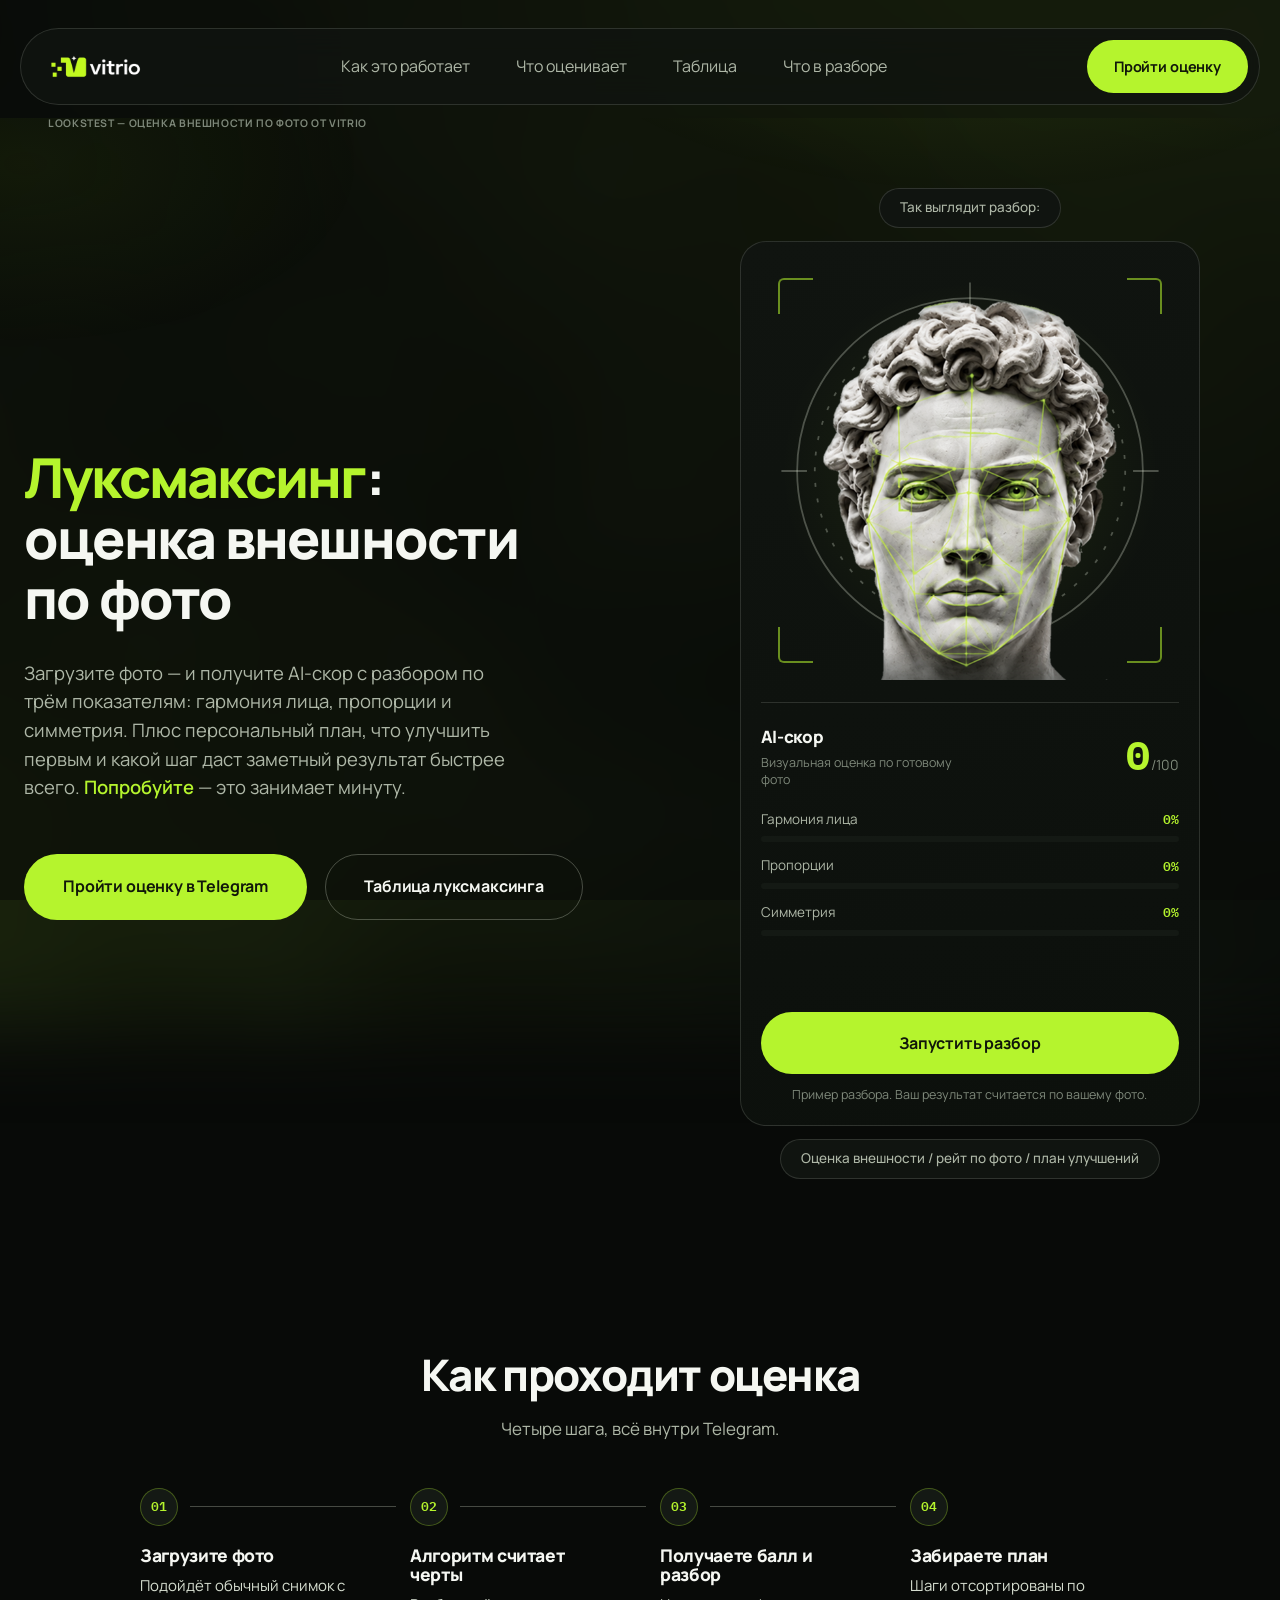
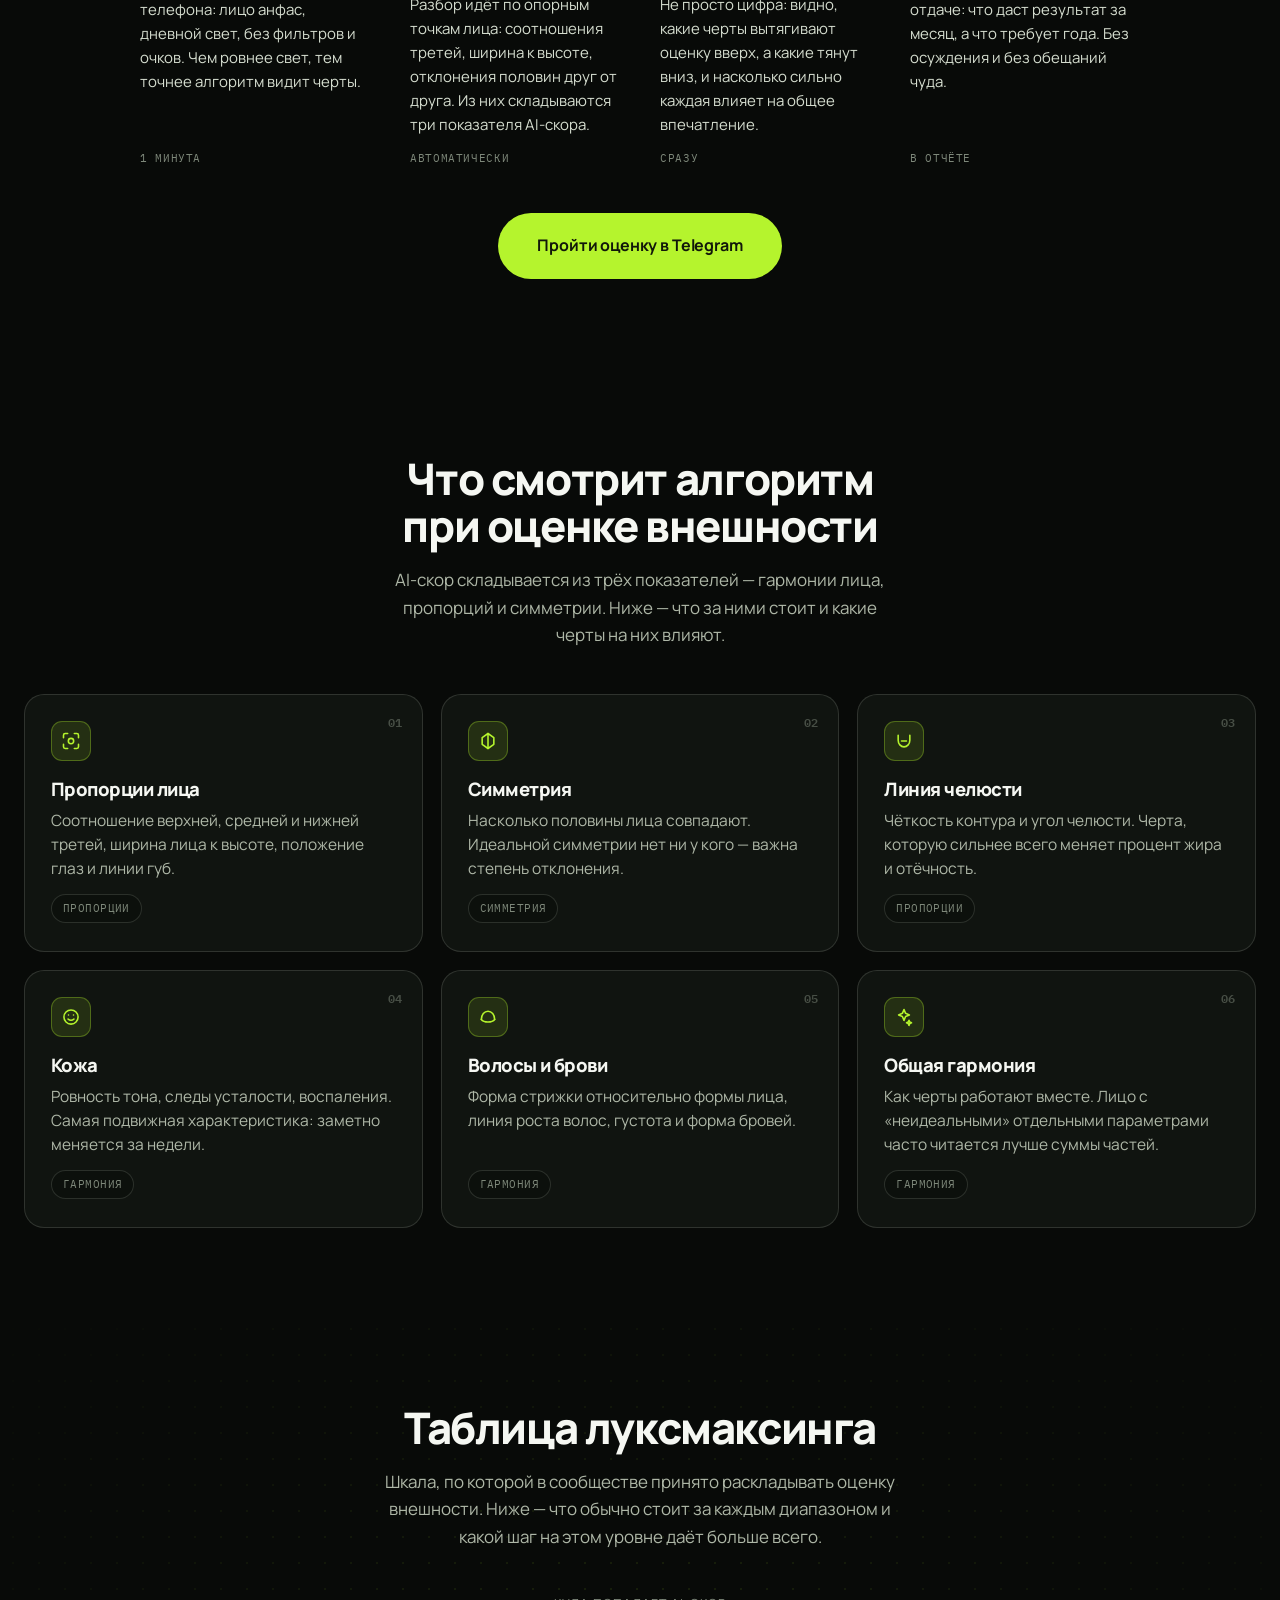
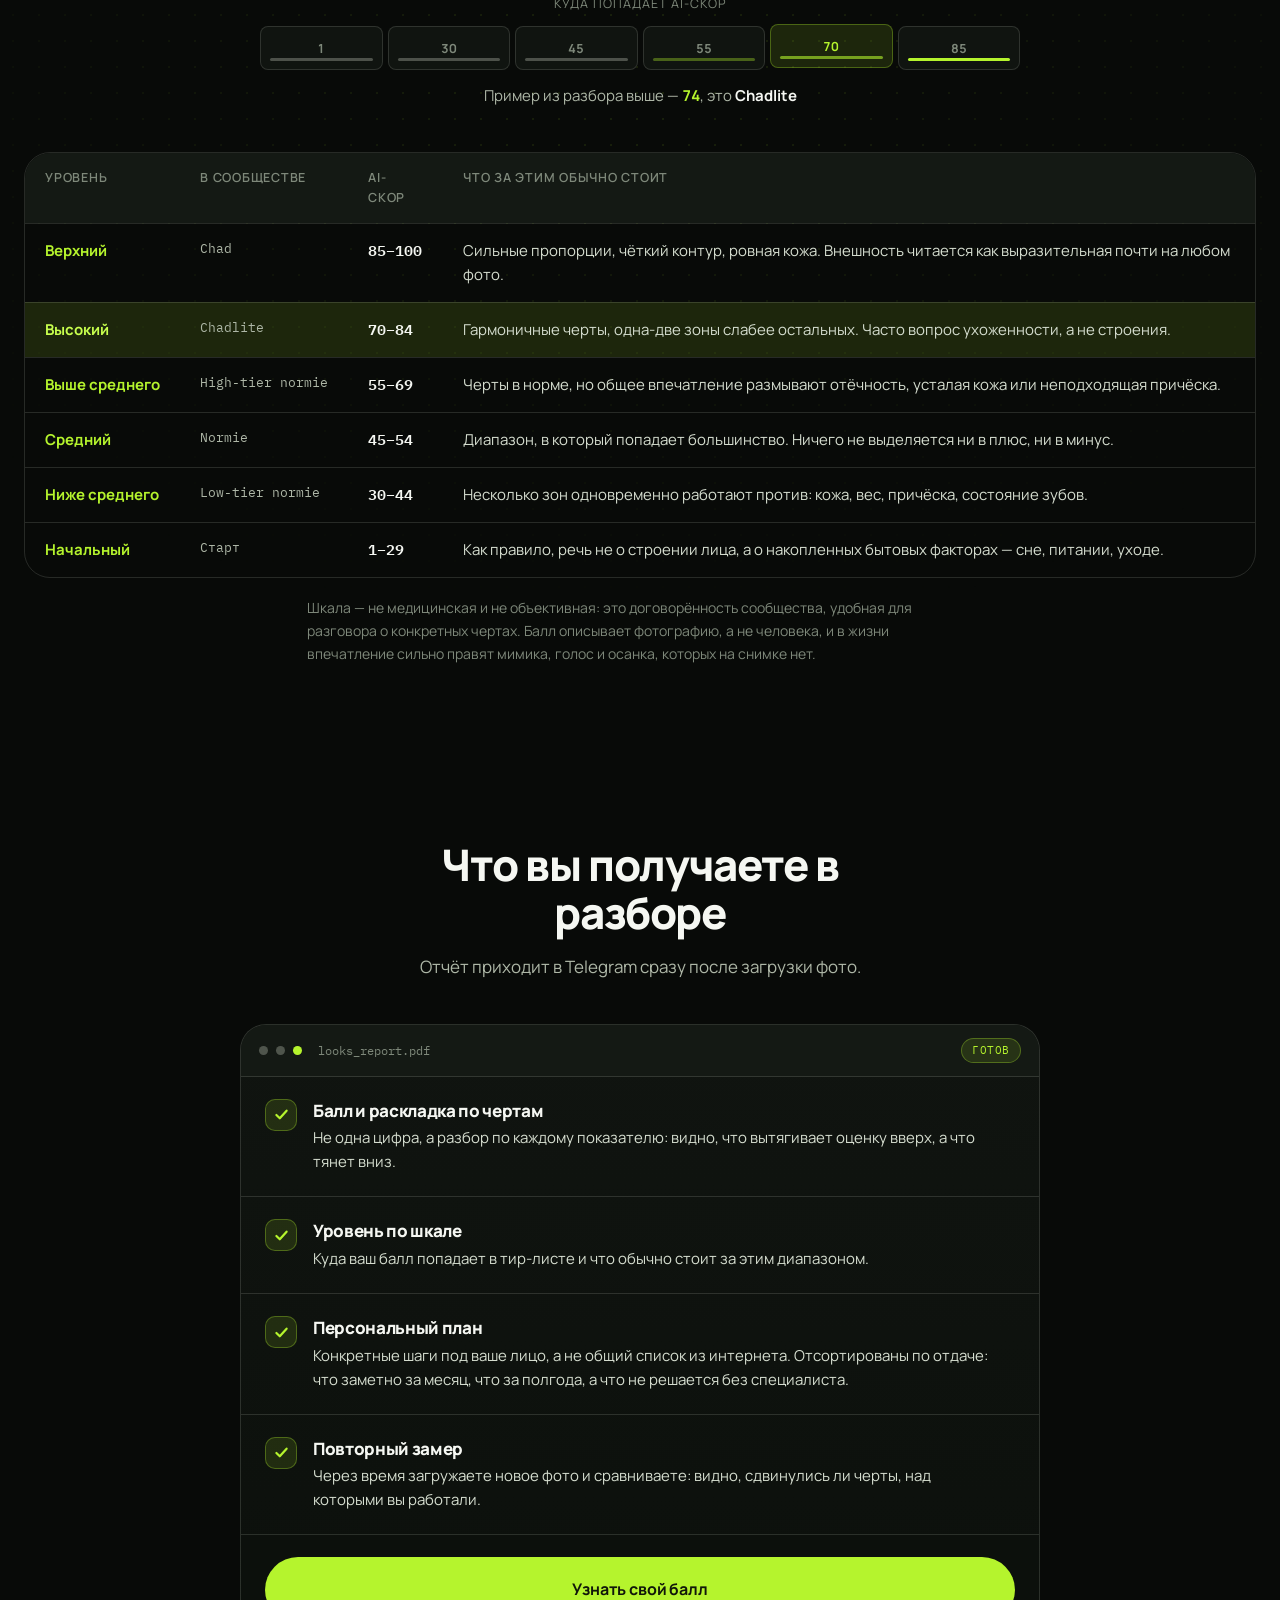
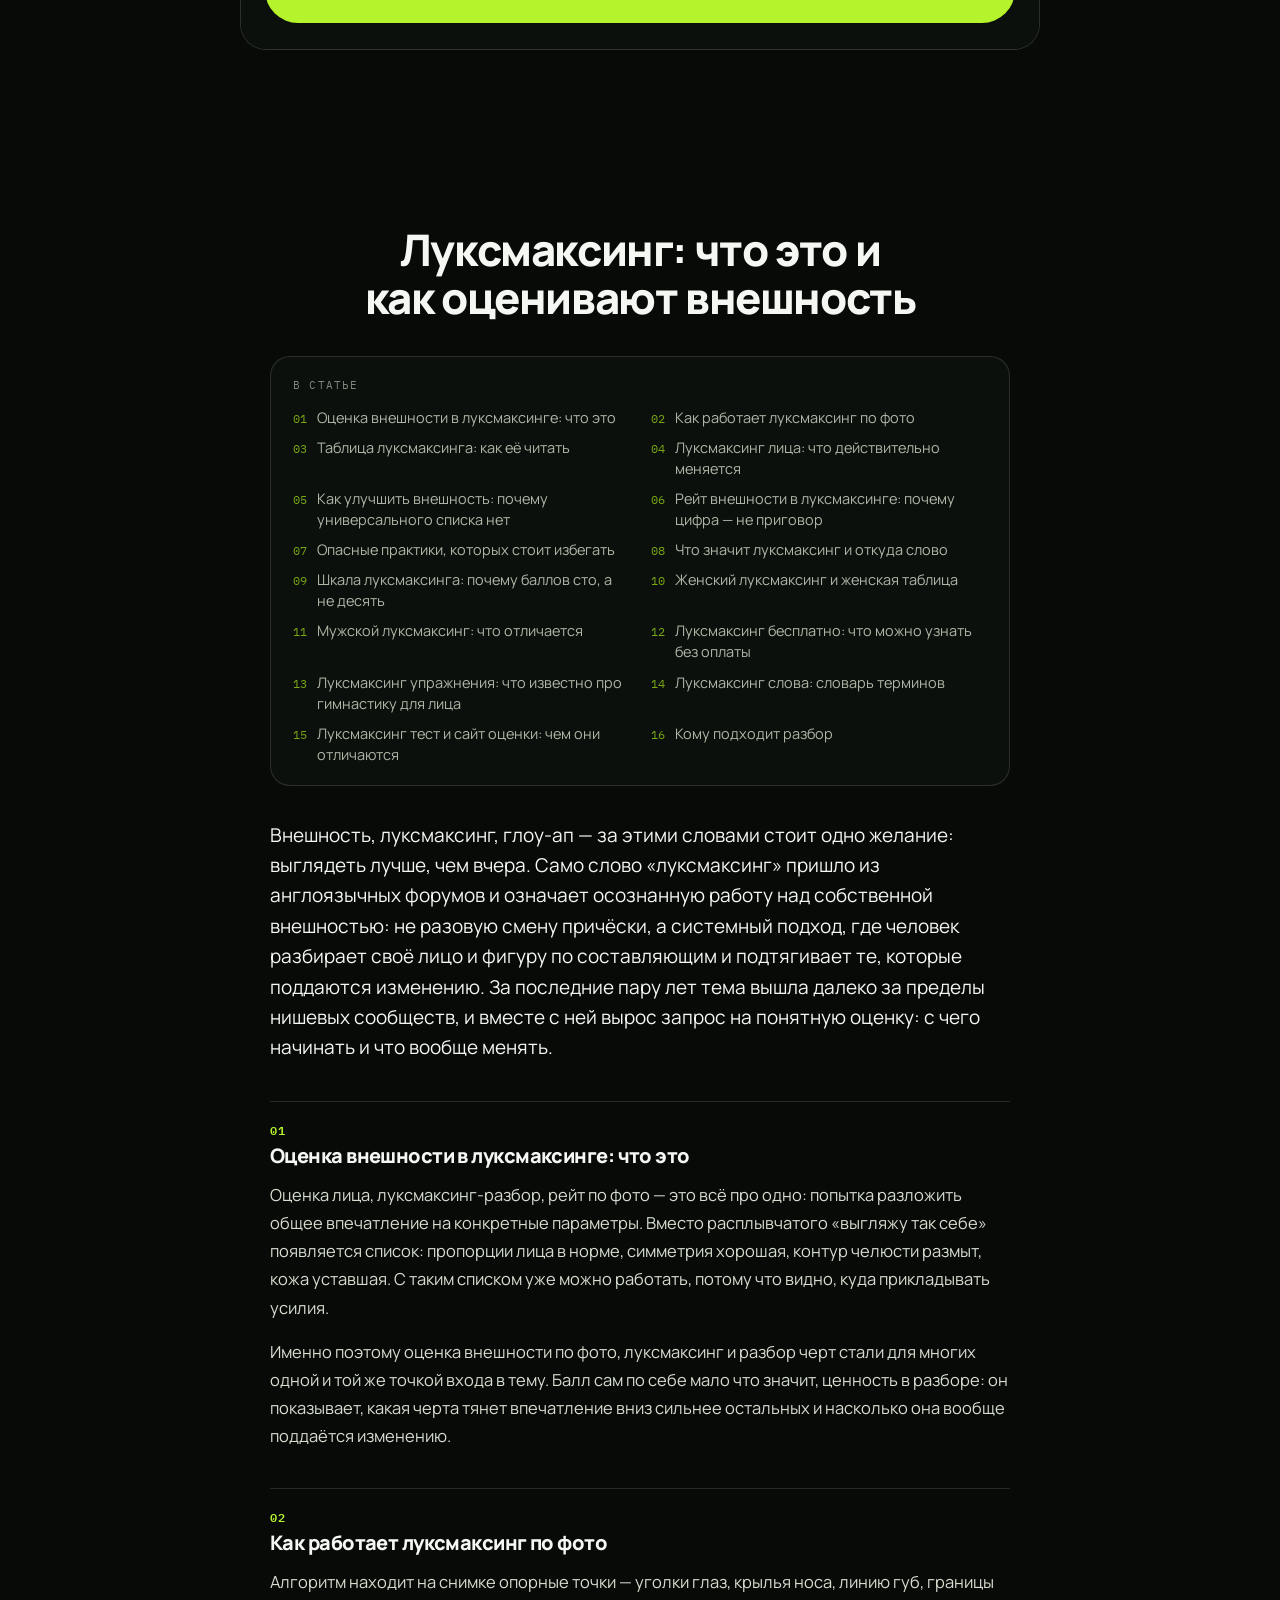
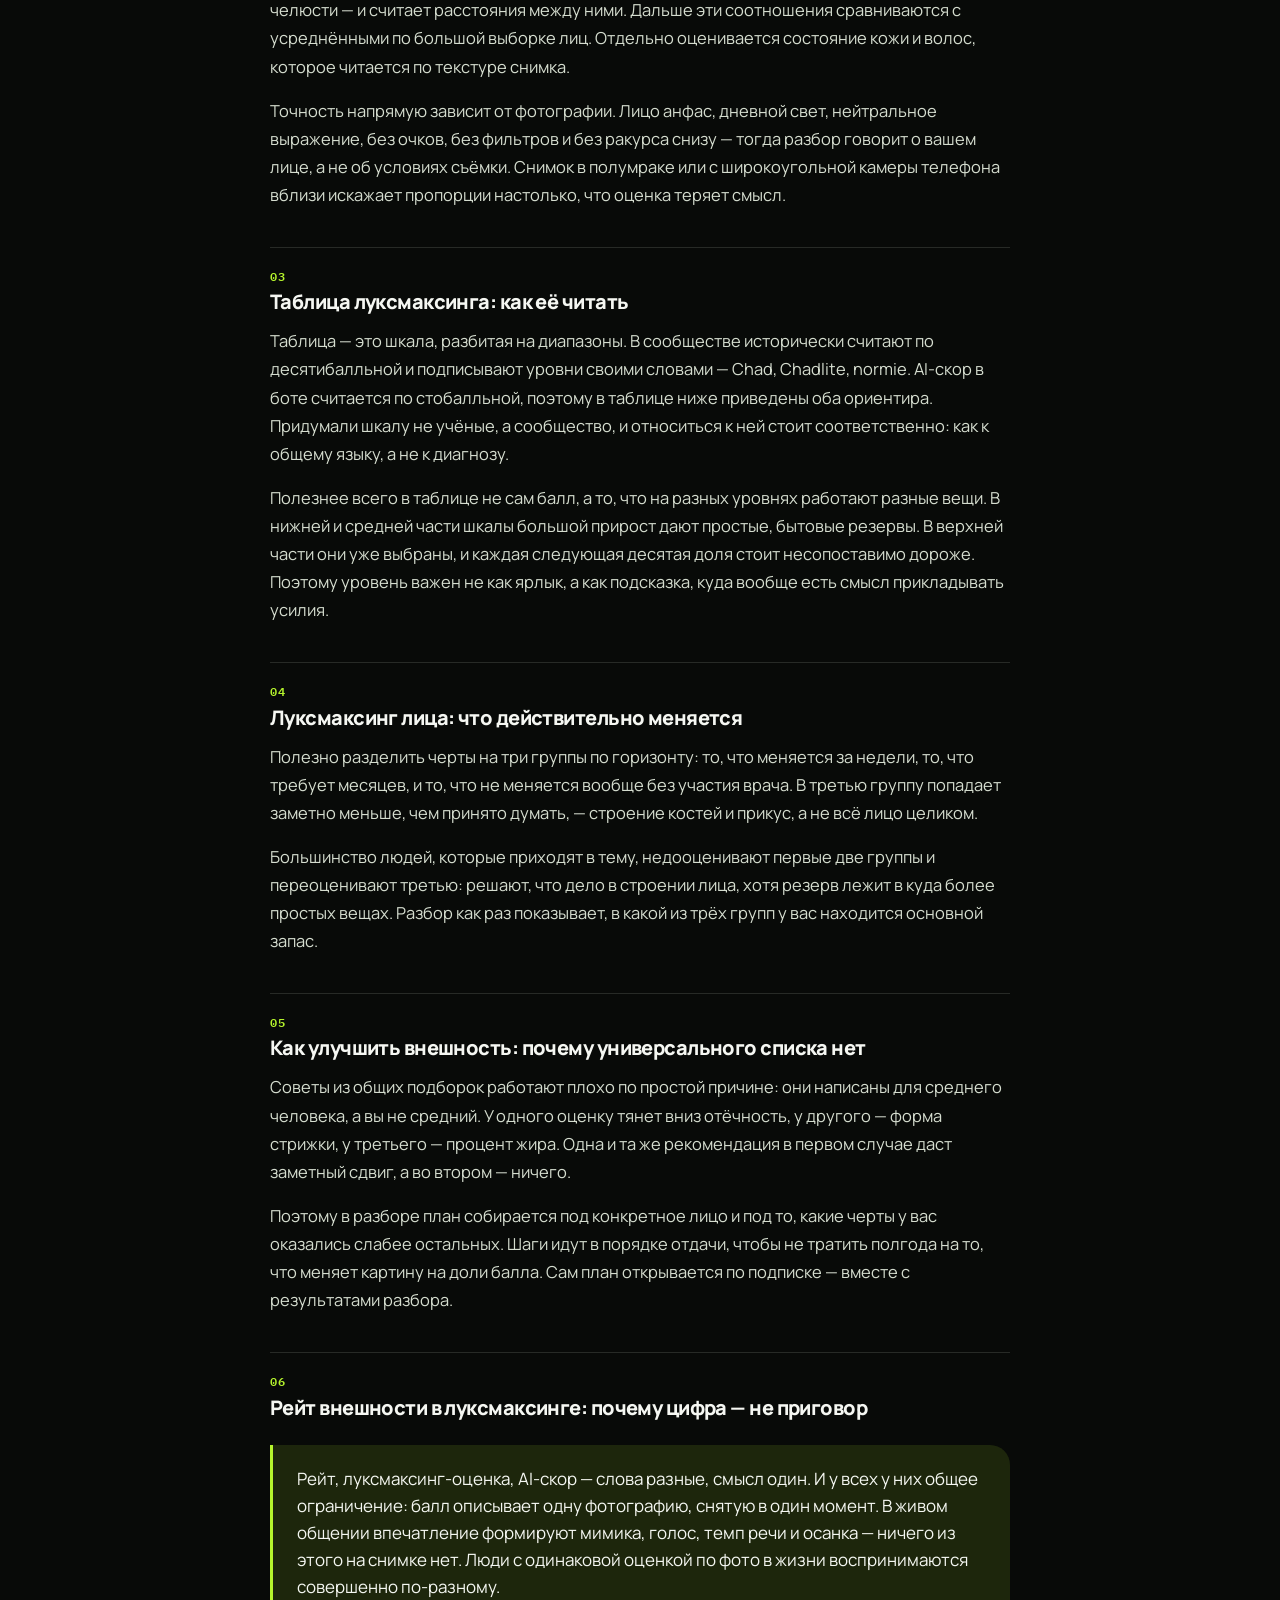
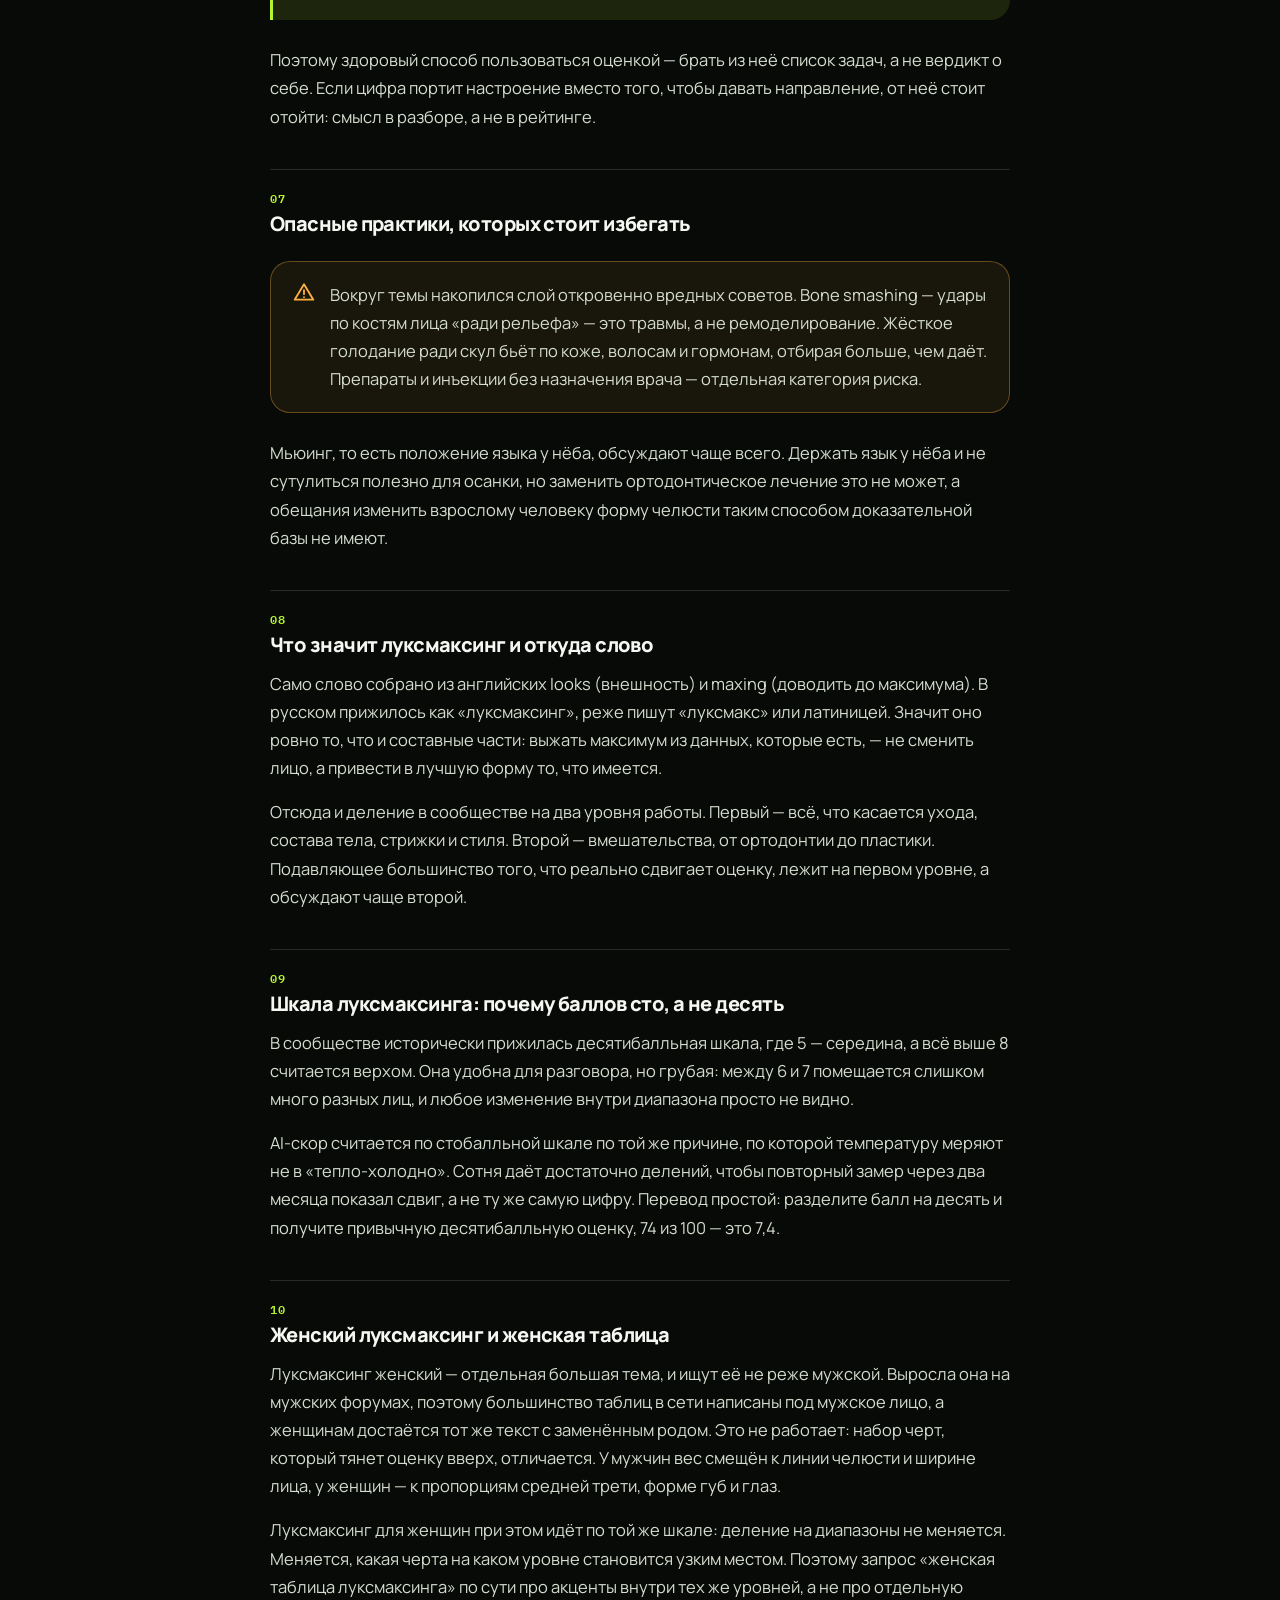
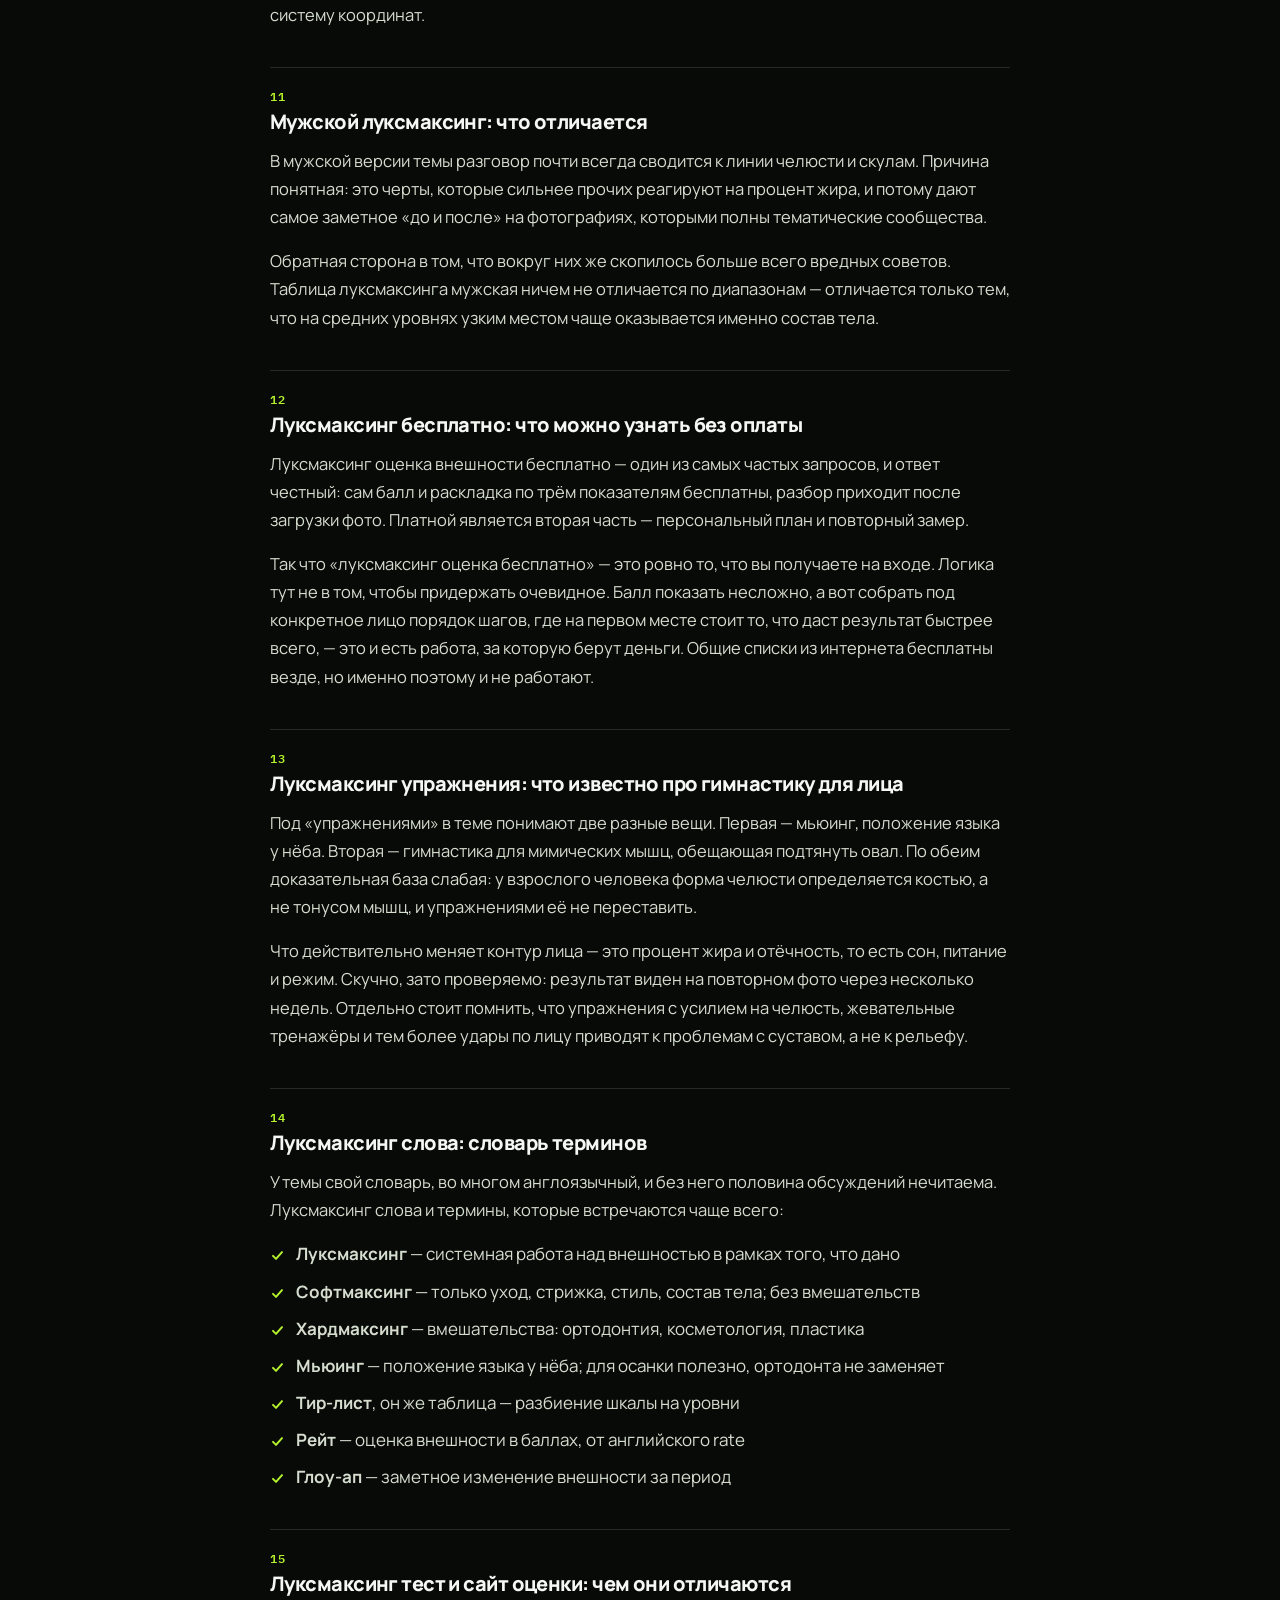
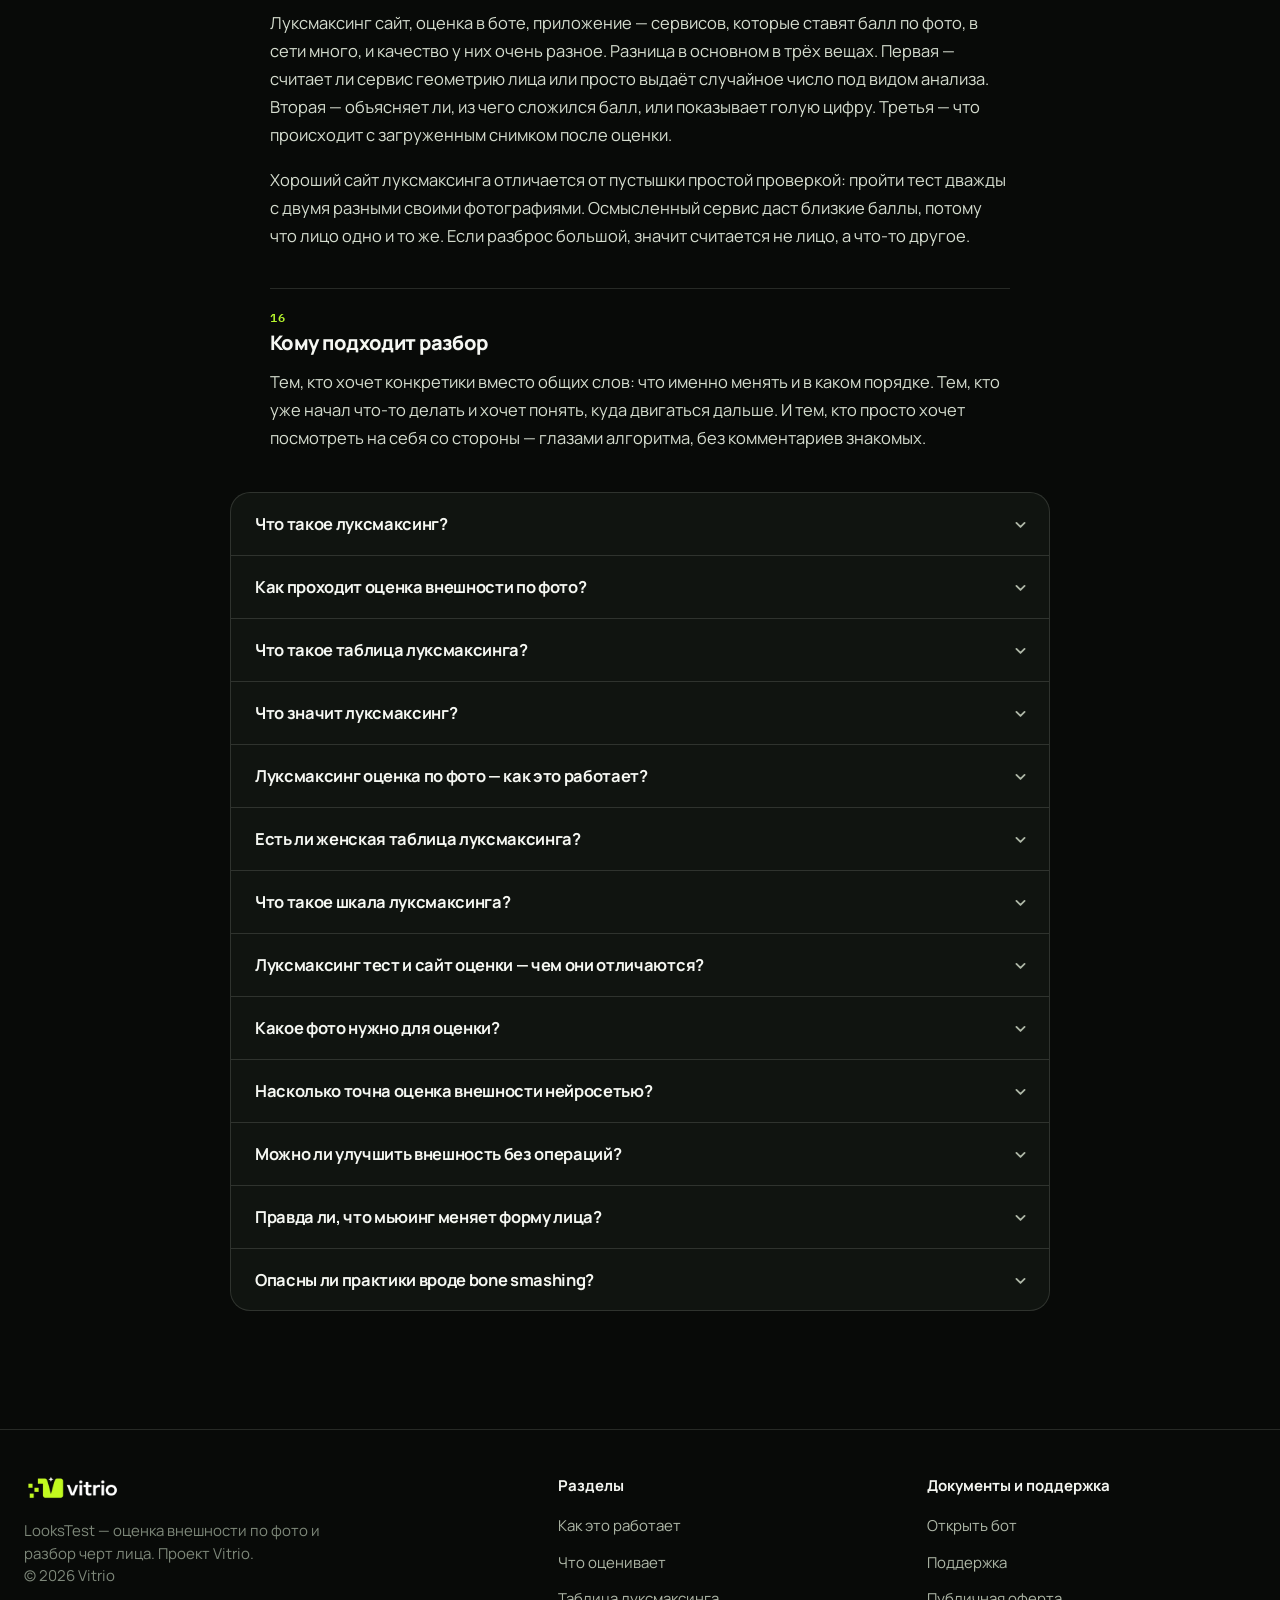
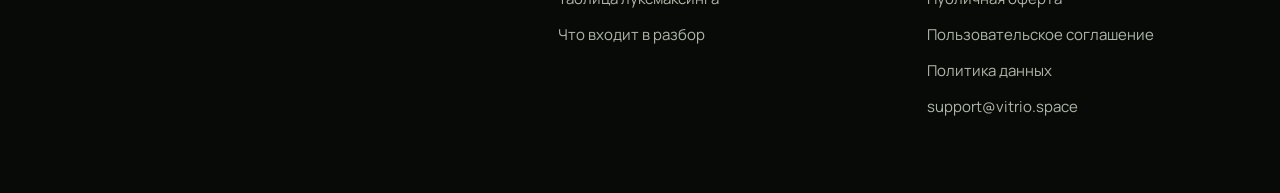
==== commit a901e9c3: "Чистый вырез бюста, кольцо и скобки на CSS - из картинки берётся только бюст: кольцо в исходнике пол" ====
--- a/index.html
+++ b/index.html
@@ -23,7 +23,7 @@
 <link rel="preconnect" href="https://fonts.googleapis.com">
 <link rel="preconnect" href="https://fonts.gstatic.com" crossorigin>
 <link rel="stylesheet" href="https://fonts.googleapis.com/css2?family=IBM+Plex+Mono:wght@500;600&family=Manrope:wght@400;500;600;700;800&display=swap">
-<link rel="stylesheet" href="style.css?v=859dcc71">
+<link rel="stylesheet" href="style.css?v=b67d6c7d">
 <script src="app.js?v=7daabf76" defer></script>
 </head>
 <body>
@@ -75,11 +75,23 @@
         <div class="scan" id="heroScan">
           <div class="scan__frame">
             <div class="scan__stage">
-              <!-- Персонаж и вся оптика — скобки, кольцо, сетка на лице —
-                   в самой картинке. CSS рисует только луч поверх неё. -->
+              <!-- Скобки и кольцо рисует CSS: в исходной картинке они были
+                   полупрозрачными и после вырезания фона рассыпались в шум.
+                   В картинке остался только бюст с сеткой на лице. -->
+              <span class="scan__corner" aria-hidden="true"></span>
+              <span class="scan__corner" aria-hidden="true"></span>
+              <span class="scan__corner" aria-hidden="true"></span>
+              <span class="scan__corner" aria-hidden="true"></span>
+
+              <svg class="scan__rings" viewBox="0 0 200 200" aria-hidden="true">
+                <circle cx="100" cy="100" r="88"/>
+                <circle cx="100" cy="100" r="79"/>
+                <path d="M100 4v13M100 183v13M4 100h13M183 100h13"/>
+              </svg>
+
               <img class="scan__shot" src="img/scan-statue.png"
-                   alt="Разбор внешности: точки и сетка на лице античной статуи"
-                   width="660" height="524" fetchpriority="high" decoding="async">
+                   alt="Разбор внешности: сетка опорных точек на лице античной статуи"
+                   width="440" height="612" fetchpriority="high" decoding="async">
               <span class="scan__beam" aria-hidden="true"></span>
             </div>
 
--- a/style.css
+++ b/style.css
@@ -867,20 +867,51 @@
 .scan__stage{
   position:relative;
   overflow:hidden;
-  background:radial-gradient(circle at 50% 46%, rgba(181,244,45,.09) 0%, rgba(181,244,45,0) 62%);
+  aspect-ratio:1/1;
+  display:grid;place-items:center;
+  background:radial-gradient(circle at 50% 50%, rgba(181,244,45,.10) 0%, rgba(181,244,45,0) 64%);
   transition:background .6s var(--ease);
 }
+
+/* скобки видоискателя */
+.scan__corner{
+  position:absolute;width:8.5%;aspect-ratio:1/1;
+  border:2px solid var(--lime);opacity:.55;z-index:3;
+  transition:opacity .4s var(--ease);
+}
+.scan__corner:nth-of-type(1){top:4%;left:4%;border-right:0;border-bottom:0;border-radius:6px 0 0 0;}
+.scan__corner:nth-of-type(2){top:4%;right:4%;border-left:0;border-bottom:0;border-radius:0 6px 0 0;}
+.scan__corner:nth-of-type(3){bottom:4%;left:4%;border-right:0;border-top:0;border-radius:0 0 0 6px;}
+.scan__corner:nth-of-type(4){bottom:4%;right:4%;border-left:0;border-top:0;border-radius:0 0 6px 0;}
+.scan.is-running .scan__corner,.scan.is-done .scan__corner{opacity:1;}
+
+/* кольцо со шкалой */
+.scan__rings{
+  position:absolute;left:50%;top:50%;transform:translate(-50%,-50%);
+  width:94%;height:auto;z-index:1;
+  fill:none;stroke:var(--line-strong);stroke-width:.9;
+  transition:stroke .5s var(--ease);
+}
+.scan__rings circle:last-of-type{stroke-dasharray:2 6;}
+.scan.is-running .scan__rings,.scan.is-done .scan__rings{stroke:var(--lime-line);}
 .scan.is-done .scan__stage{
-  background:radial-gradient(circle at 50% 46%, rgba(181,244,45,.17) 0%, rgba(181,244,45,0) 66%);
+  background:radial-gradient(circle at 50% 50%, rgba(181,244,45,.19) 0%, rgba(181,244,45,0) 68%);
 }
 
 /* height:auto обязателен: HTML-атрибут height иначе задаёт
    фиксированную высоту и перебивает пропорции */
+/* Бюст вертикальный, сцена квадратная — задаём высоту, ширина считается сама.
+   Иначе портретная картинка вылезает за круг. */
 .scan__shot{
+  position:relative;z-index:2;
   display:block;
-  width:100%;height:auto;
-  aspect-ratio:660/524;
-  object-fit:cover;
+  height:92%;width:auto;max-width:78%;
+  align-self:end;
+  aspect-ratio:440/612;
+  object-fit:contain;
+  /* низ шеи растворяем, иначе он обрывается ровной линией по краю сцены */
+  -webkit-mask-image:linear-gradient(180deg,#000 84%,transparent 100%);
+  mask-image:linear-gradient(180deg,#000 84%,transparent 100%);
   filter:saturate(.62) brightness(.97);
   transition:filter .7s var(--ease);
 }
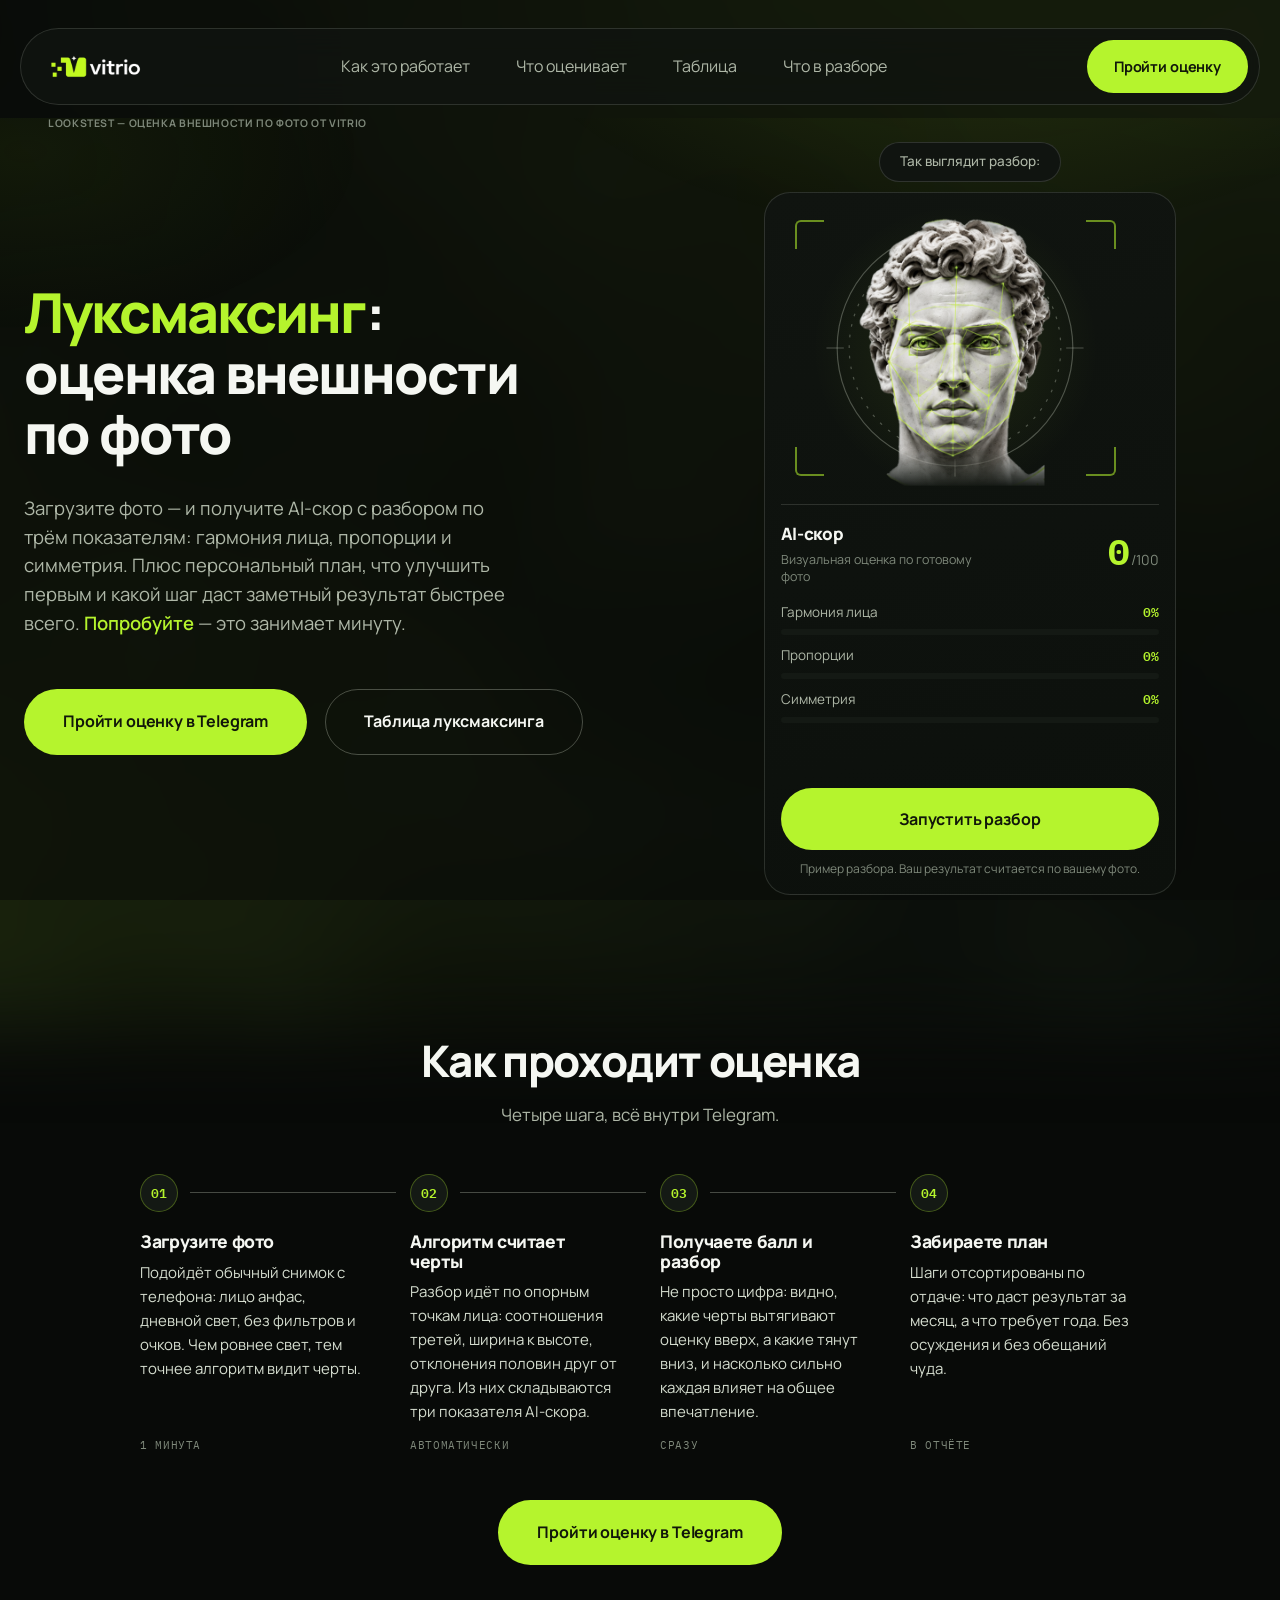
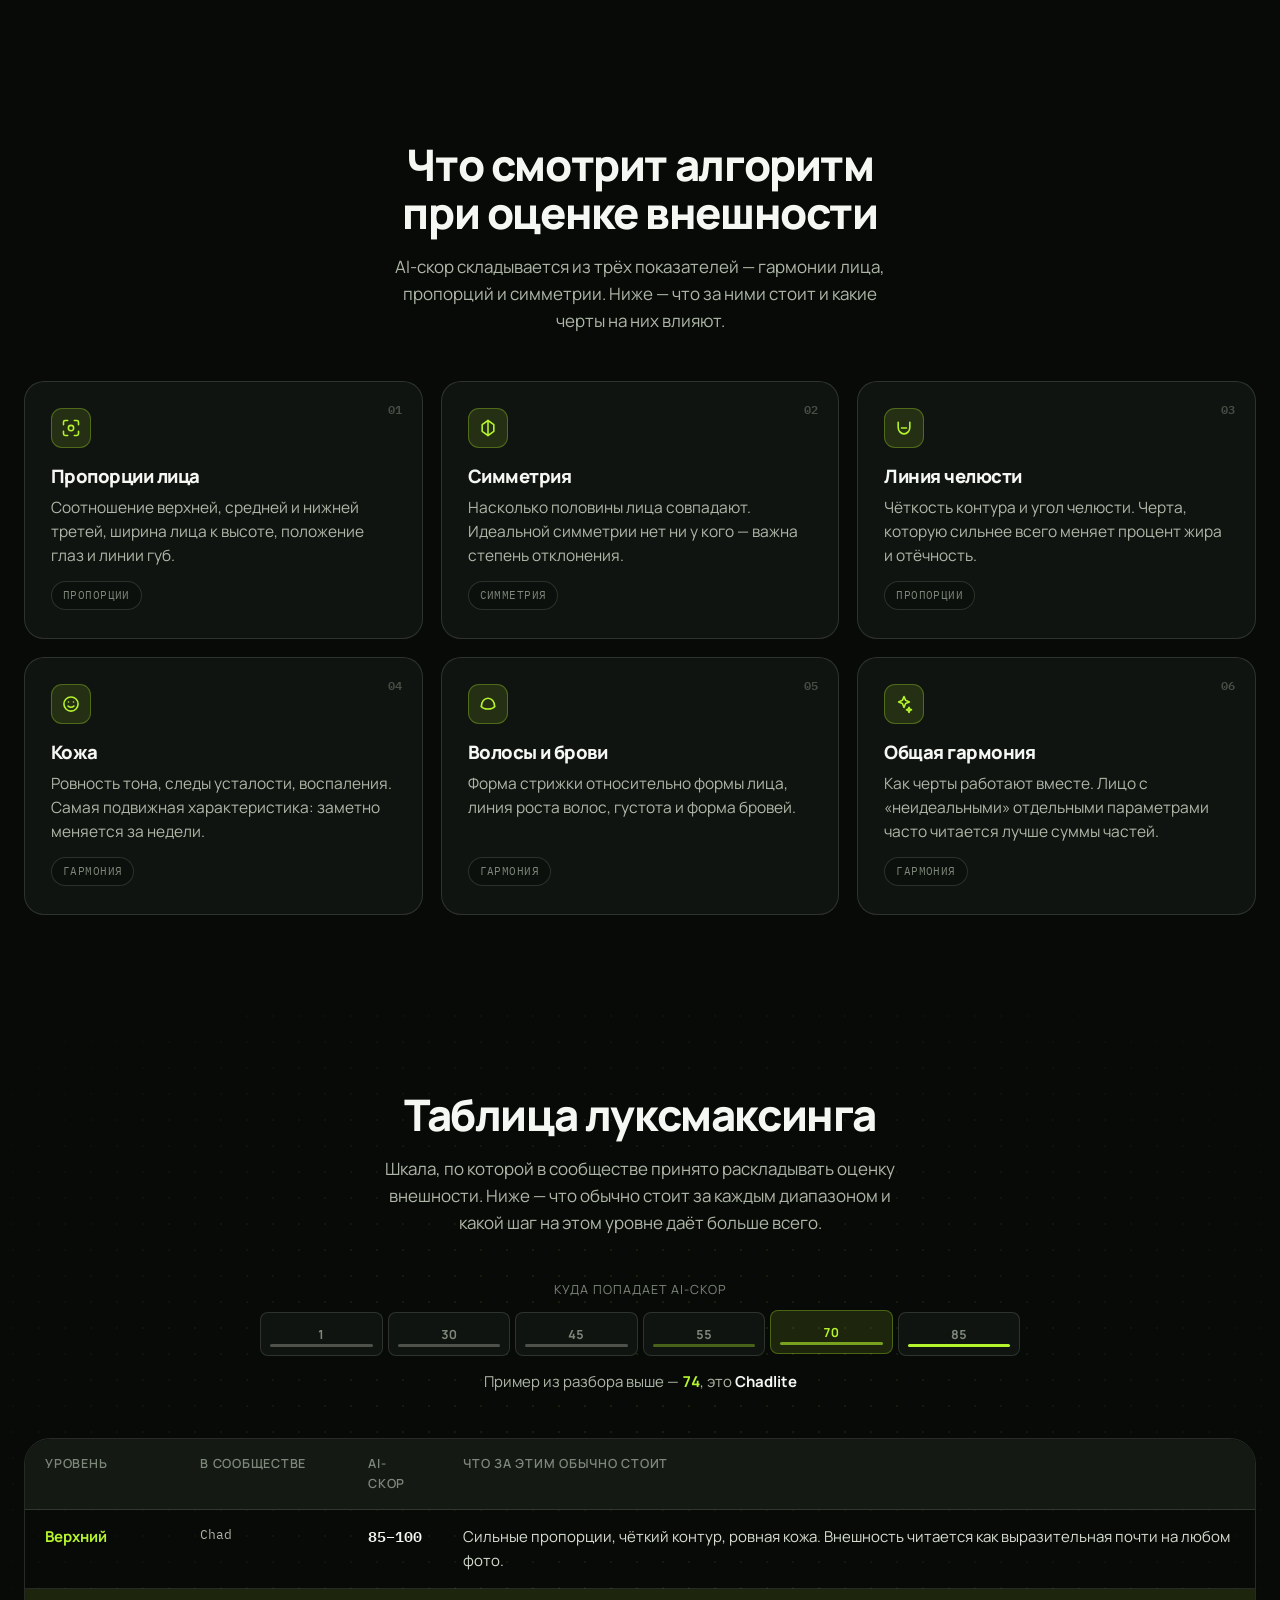
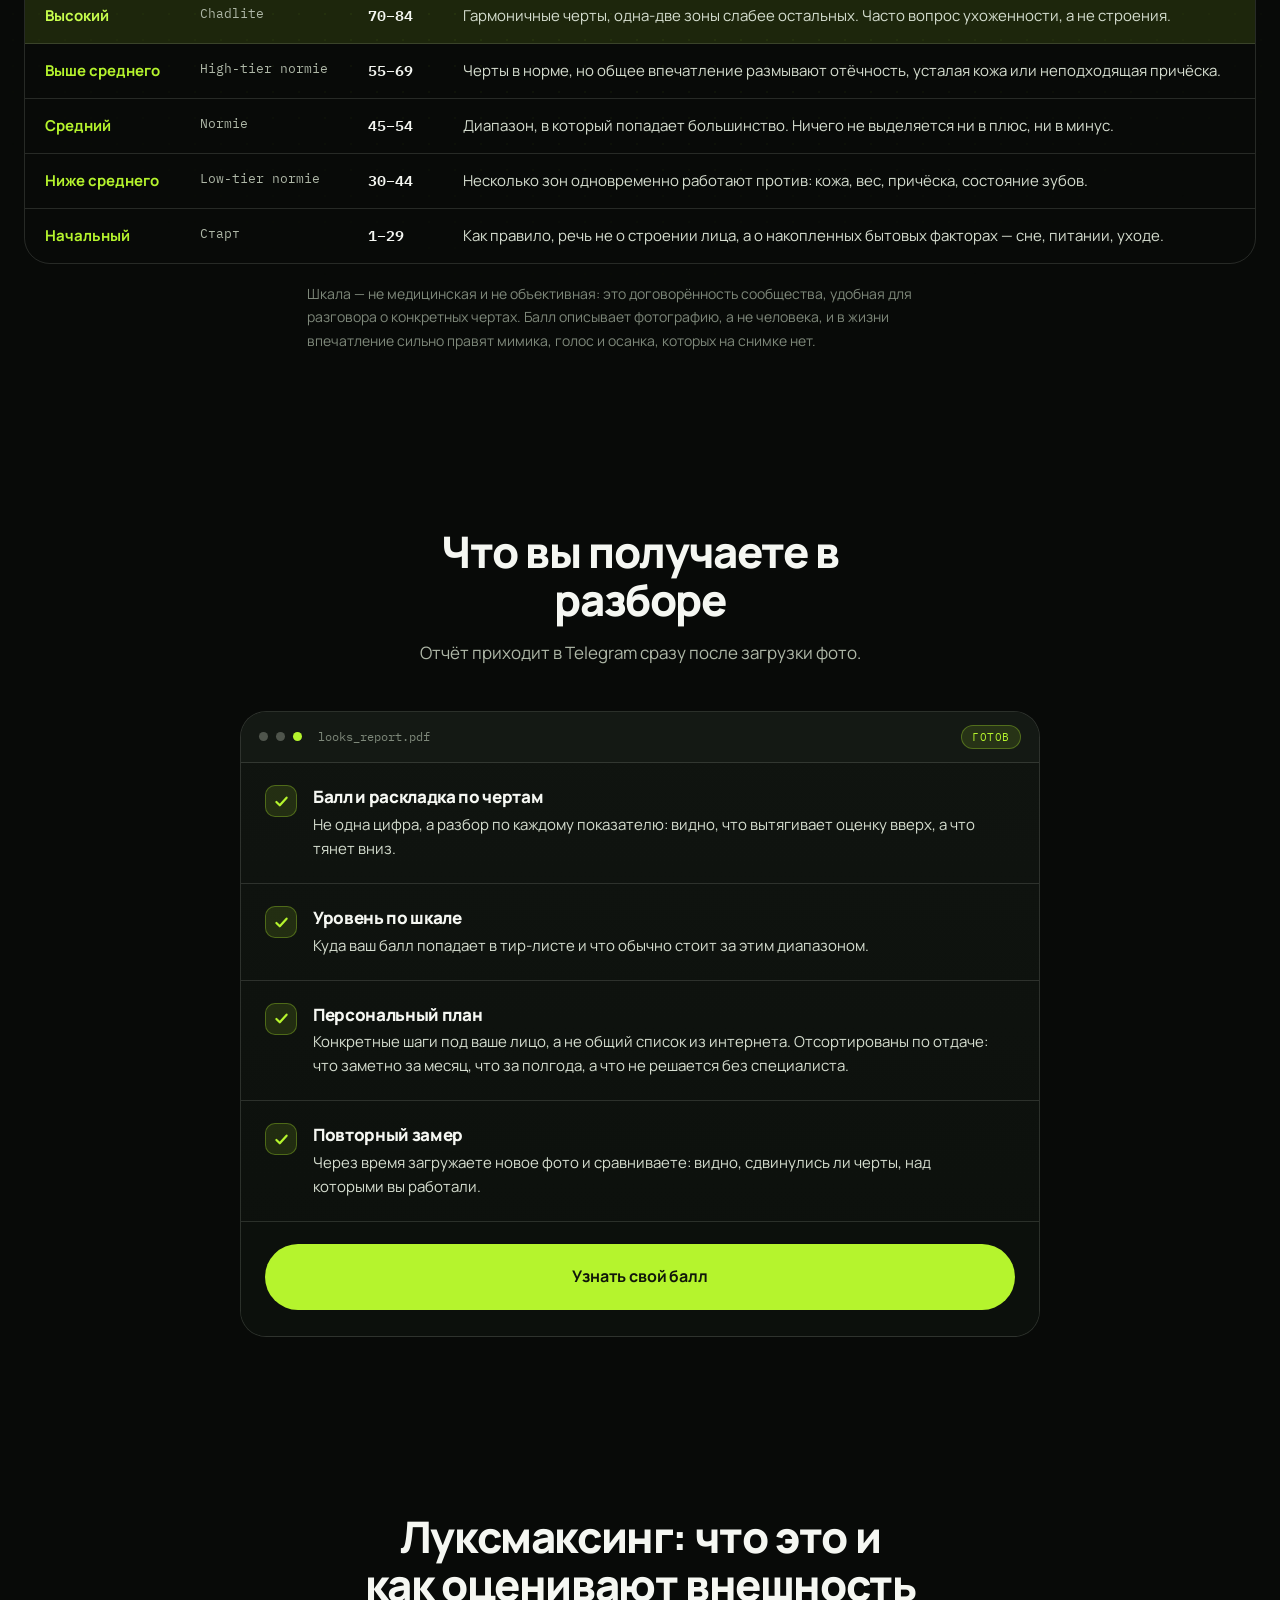
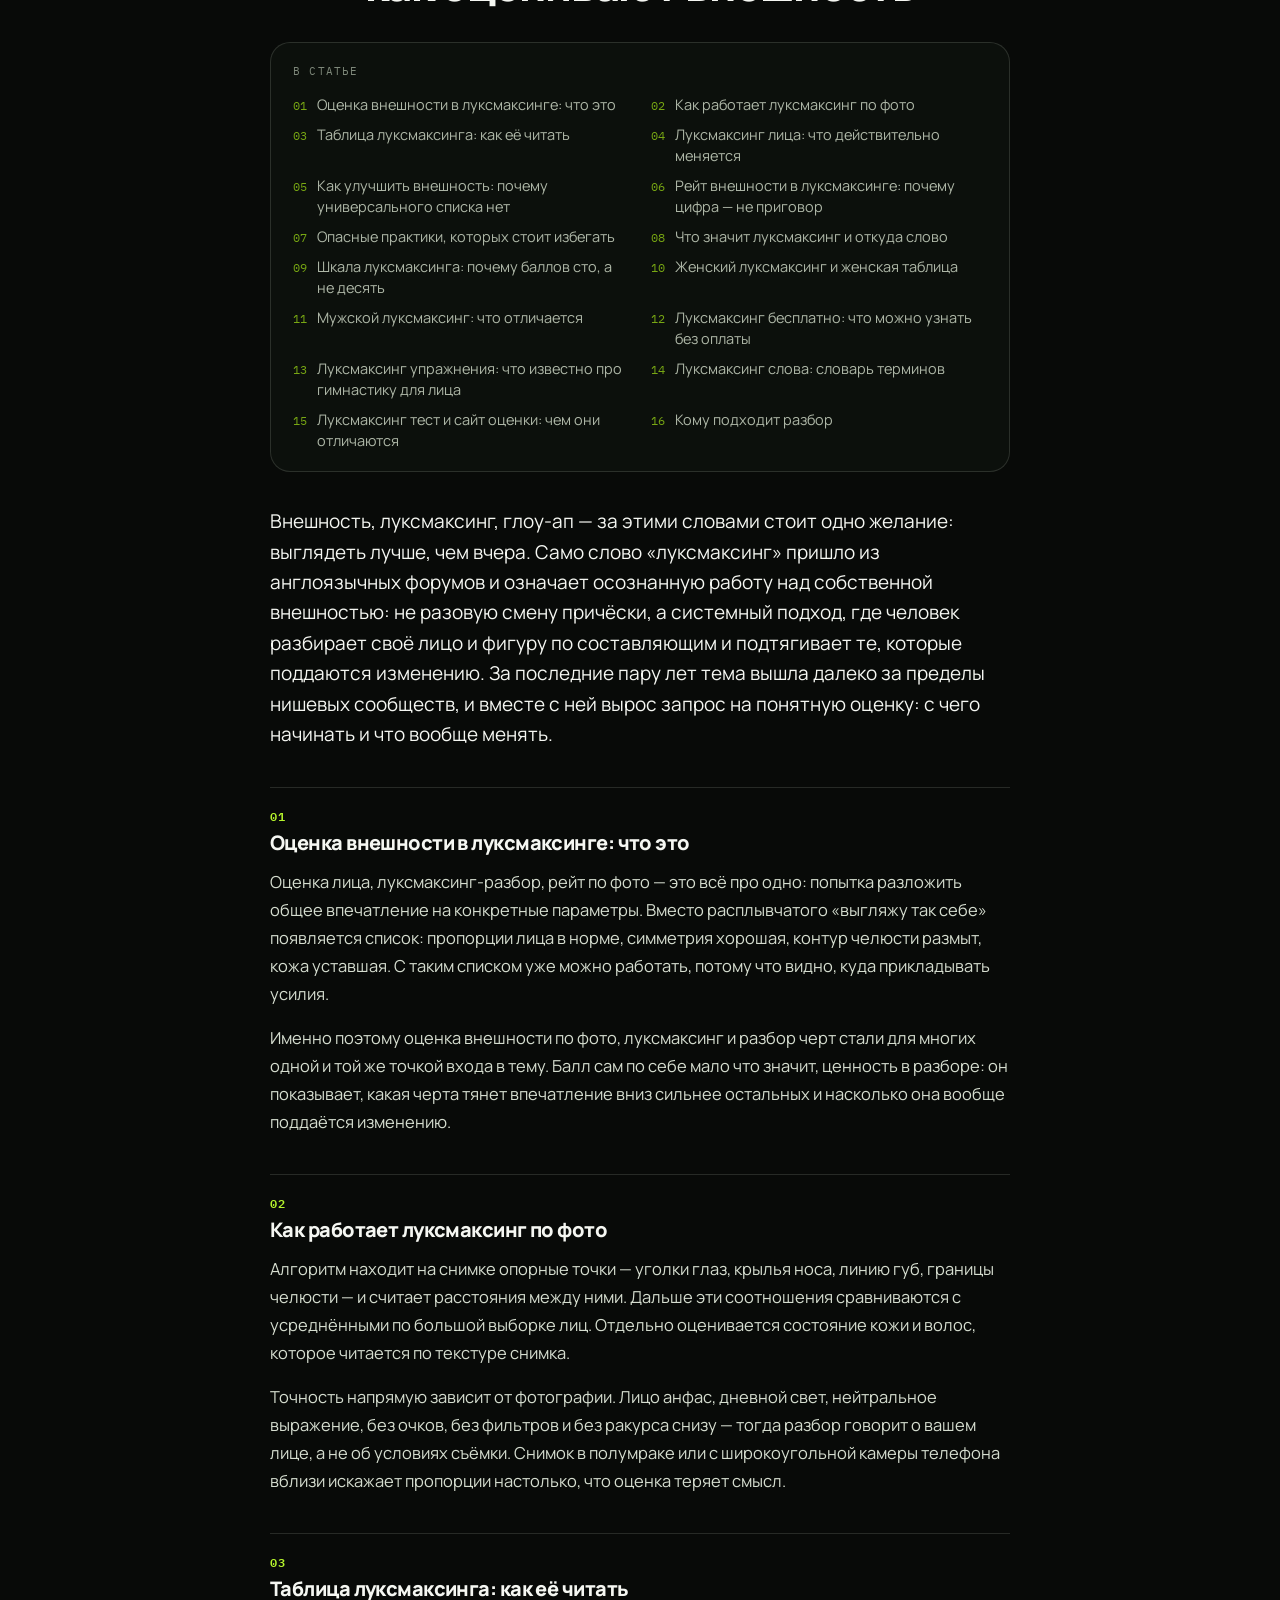
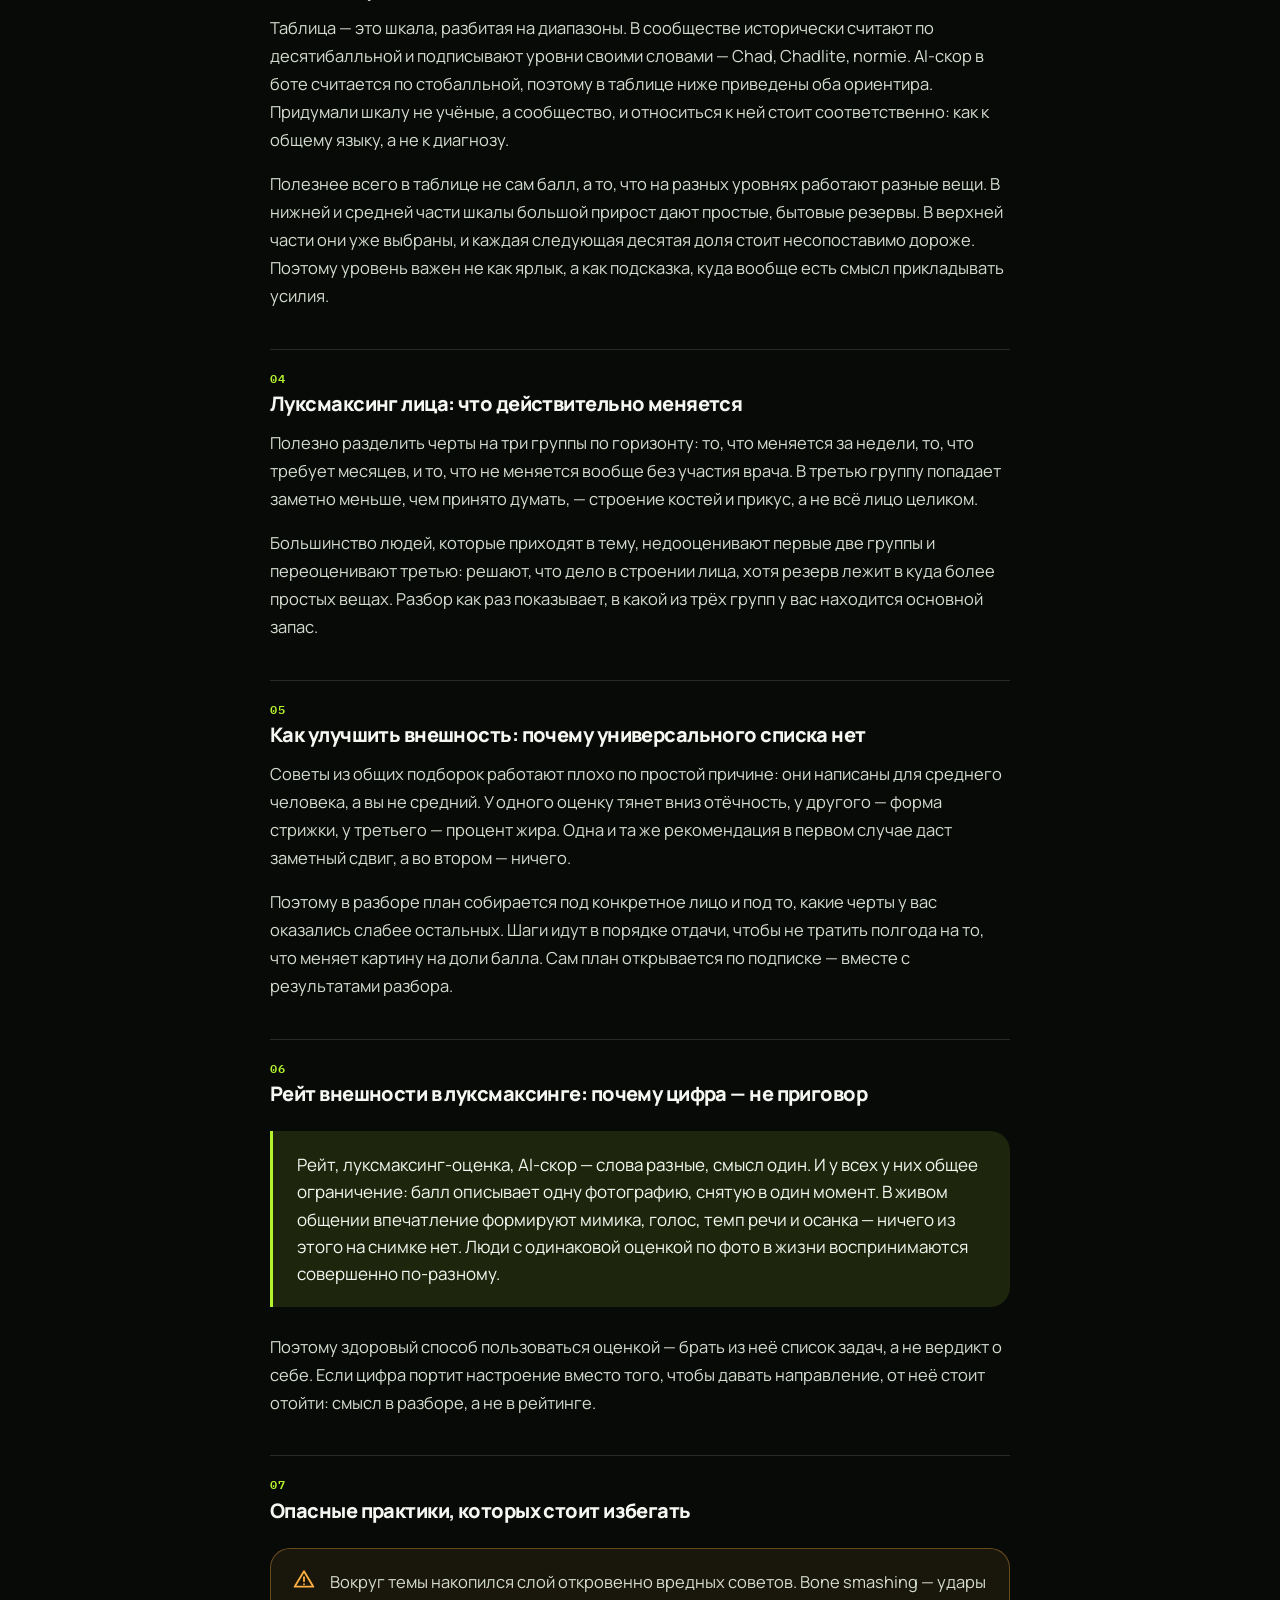
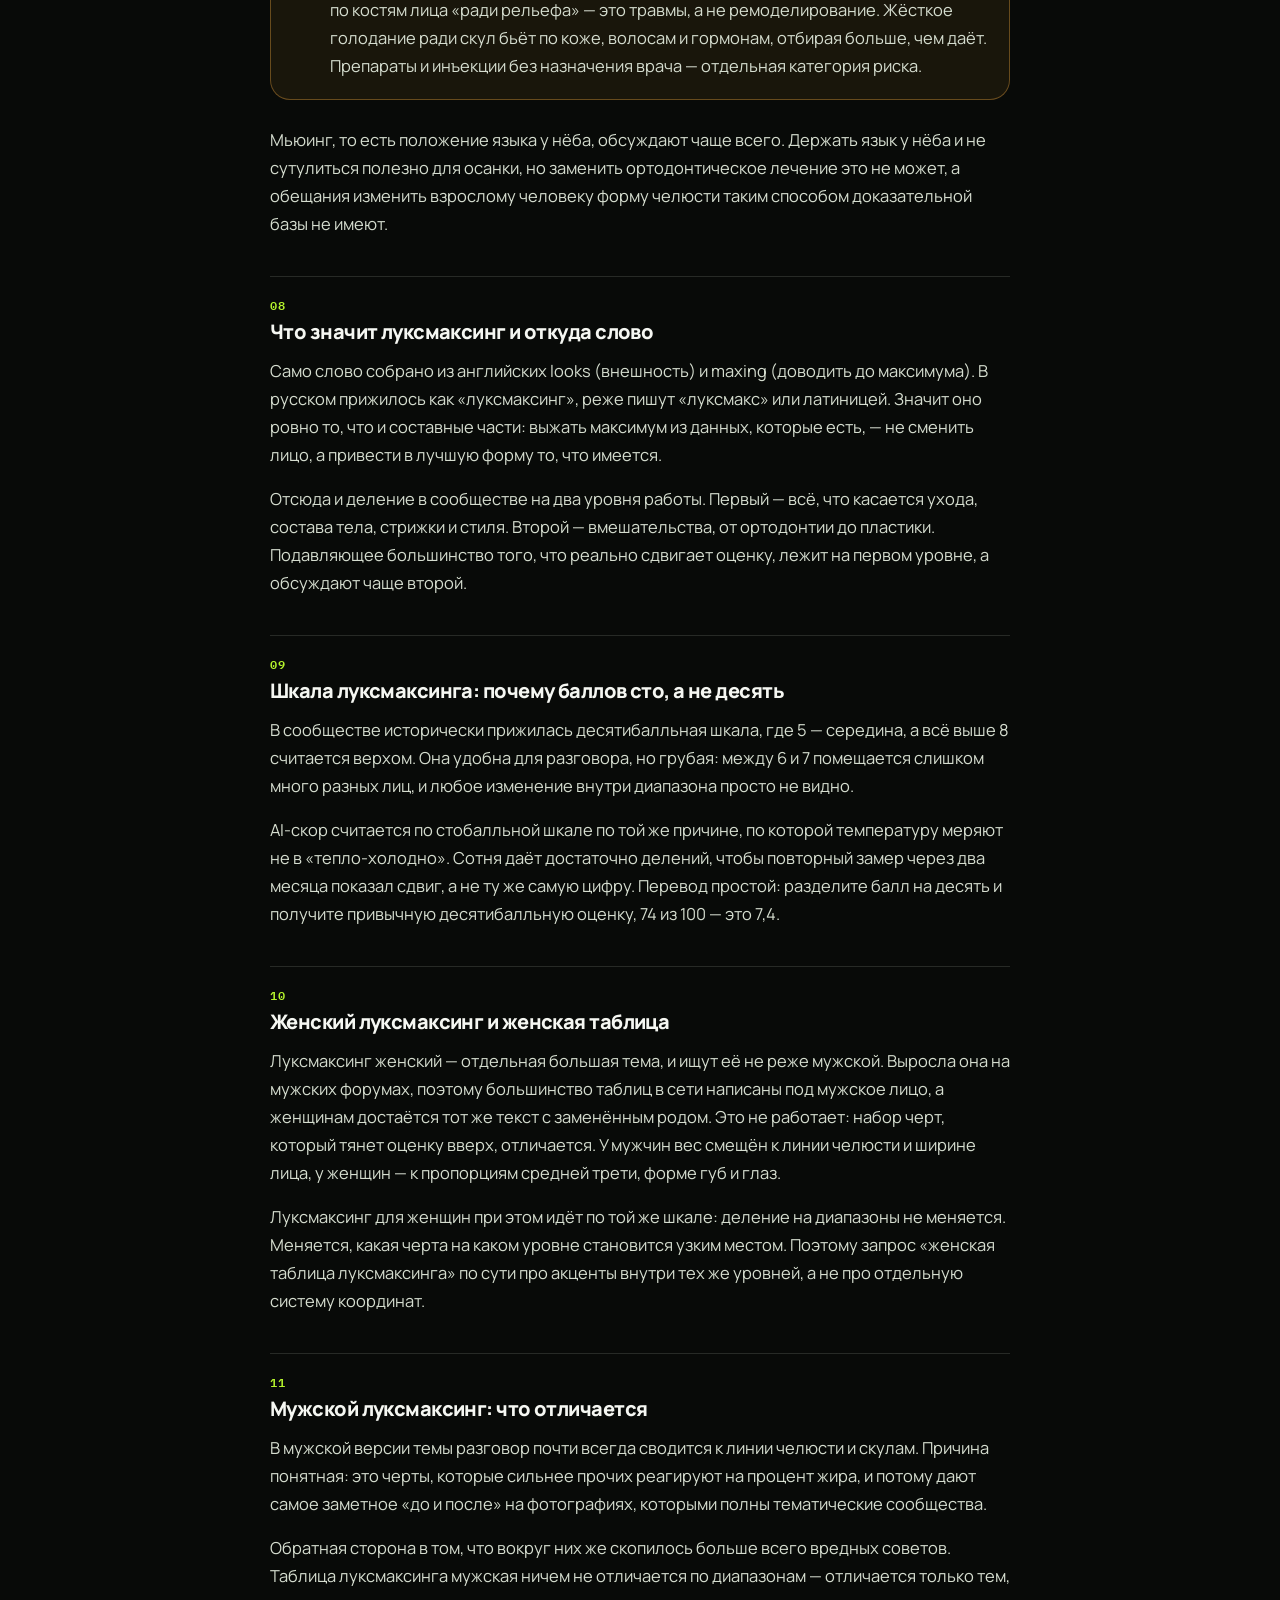
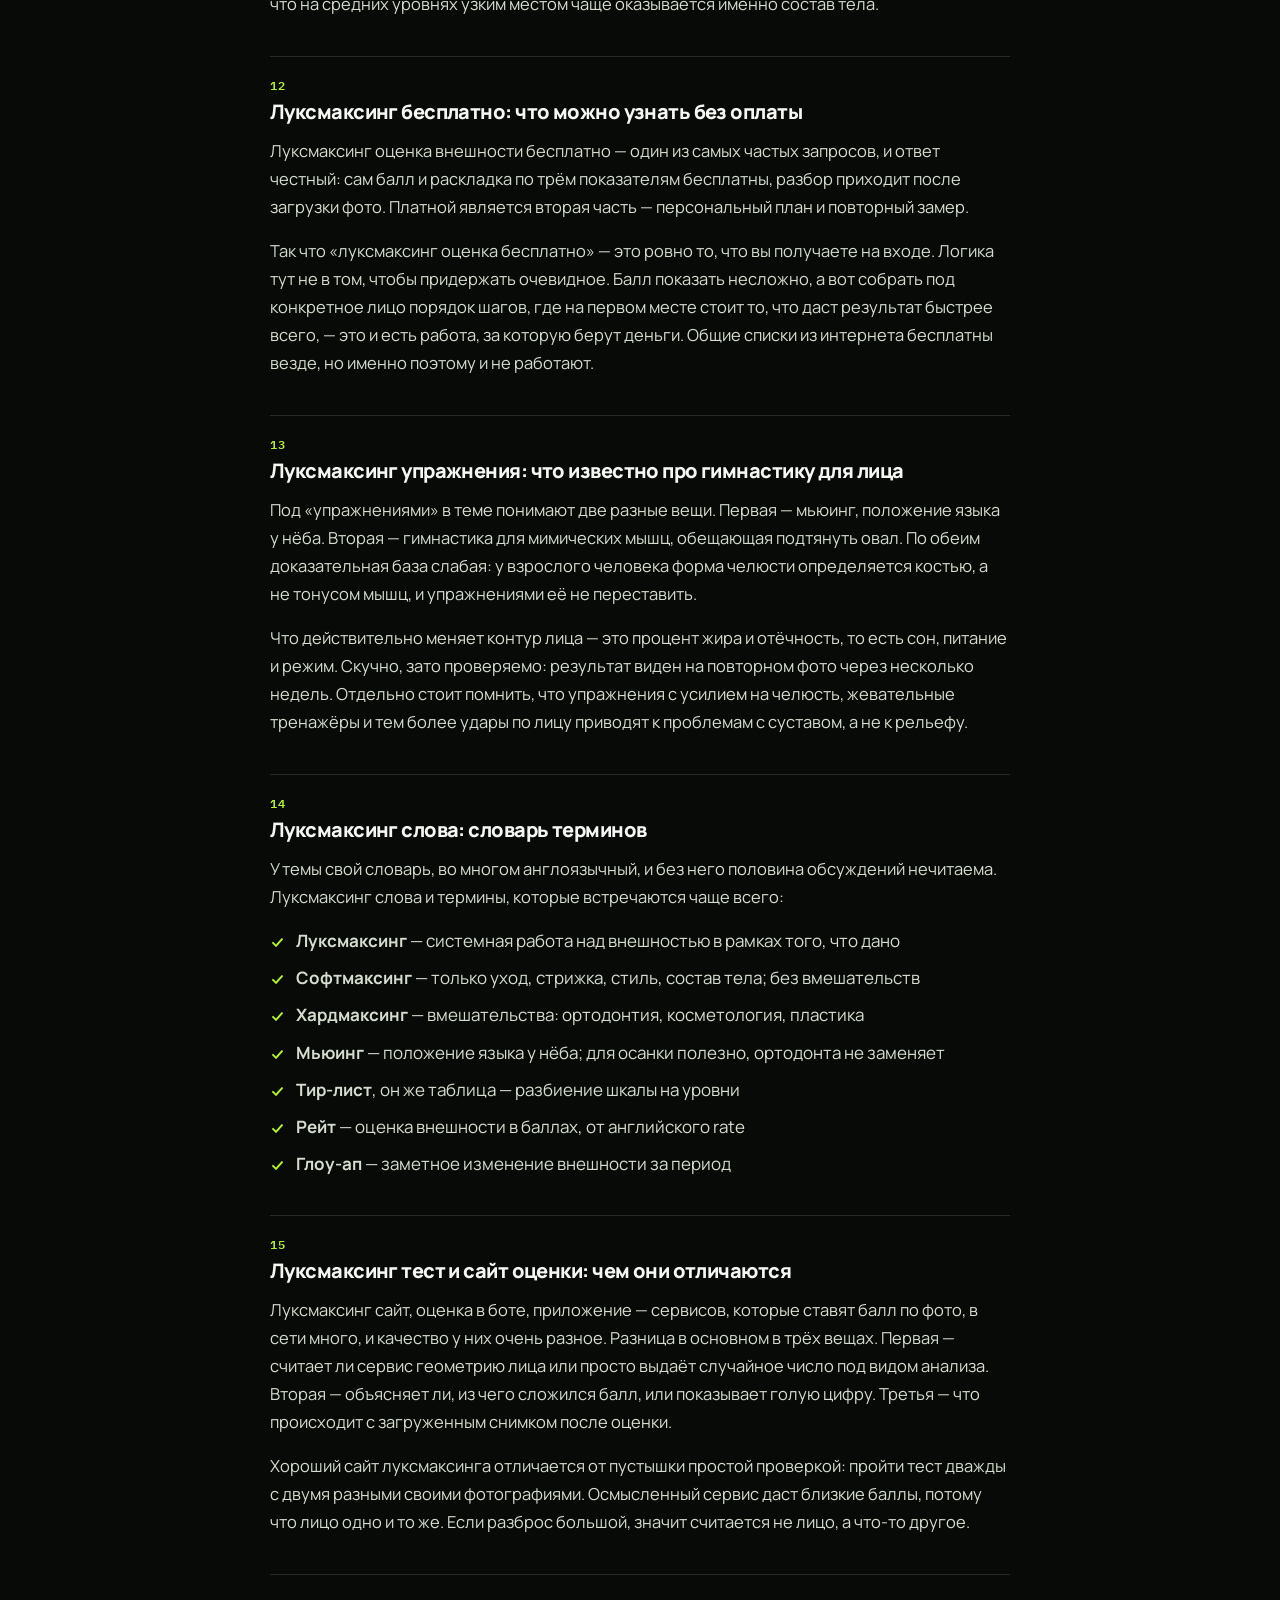
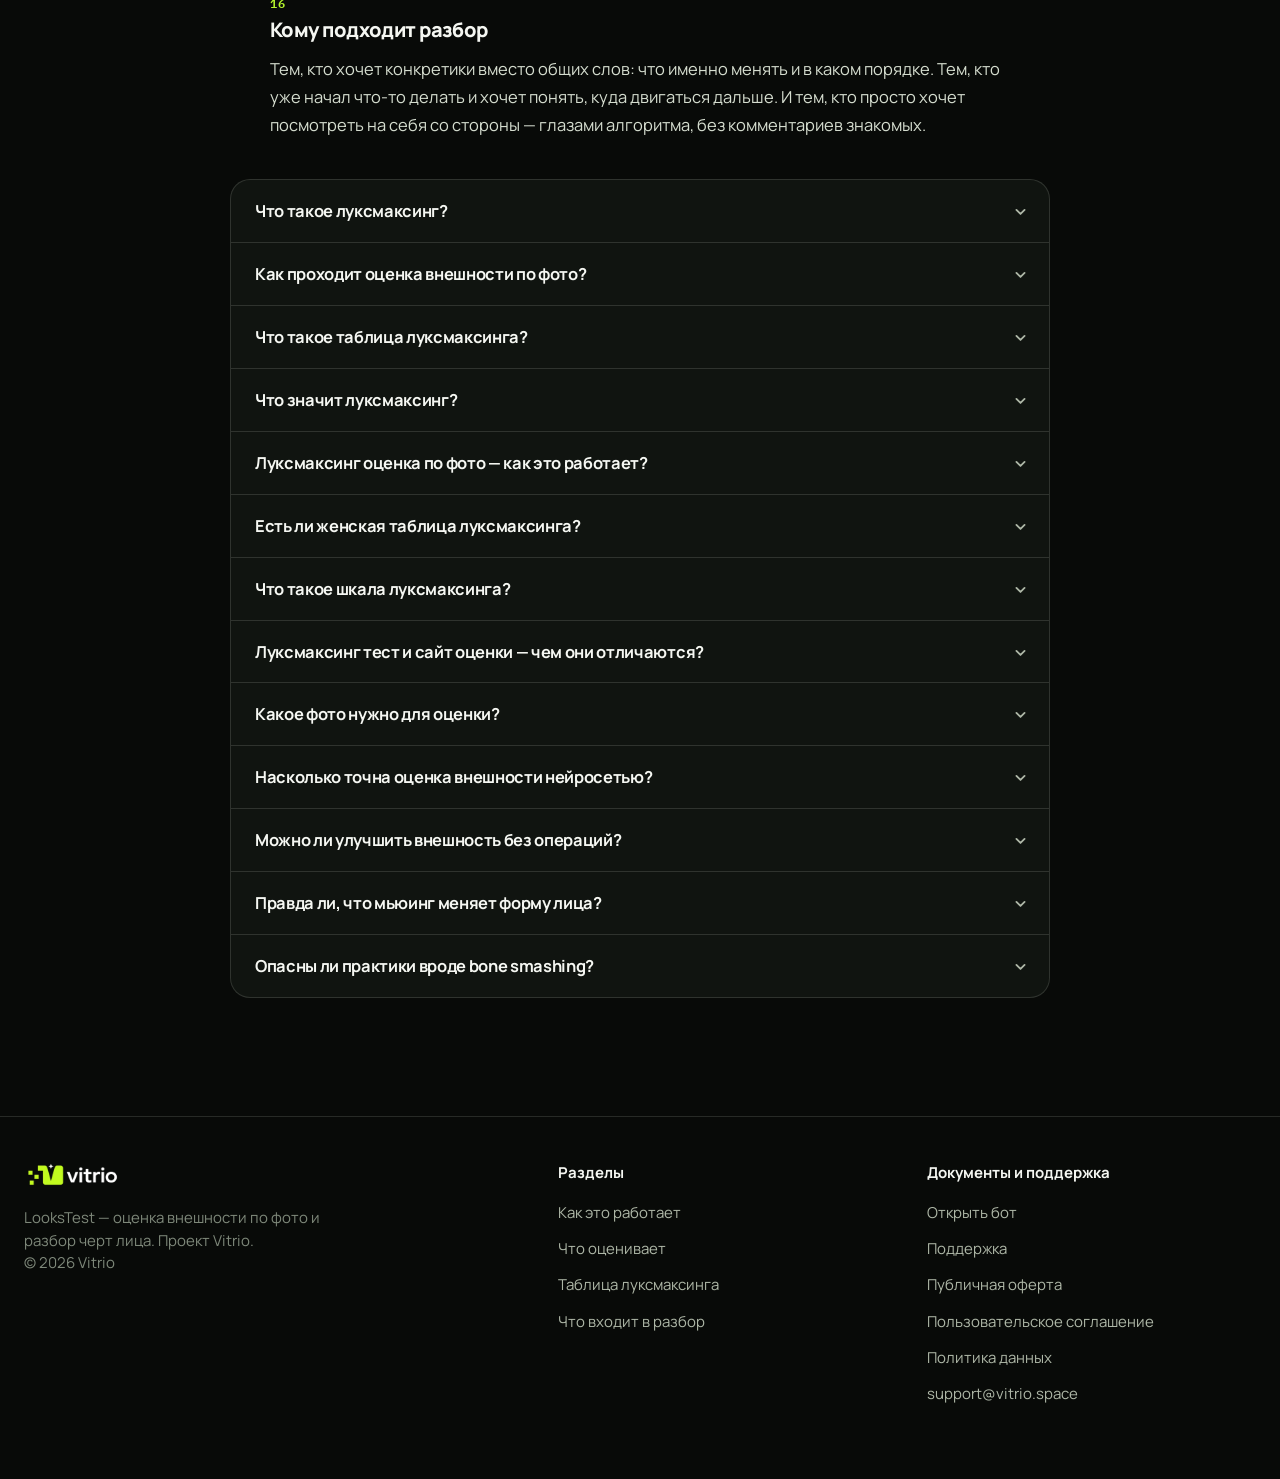
==== commit b75b2b93: "Свечение сетки, медленные шкалы, карточка в первый экран - линии сетки вынесены в отдельный слой, св" ====
--- a/index.html
+++ b/index.html
@@ -23,8 +23,8 @@
 <link rel="preconnect" href="https://fonts.googleapis.com">
 <link rel="preconnect" href="https://fonts.gstatic.com" crossorigin>
 <link rel="stylesheet" href="https://fonts.googleapis.com/css2?family=IBM+Plex+Mono:wght@500;600&family=Manrope:wght@400;500;600;700;800&display=swap">
-<link rel="stylesheet" href="style.css?v=b67d6c7d">
-<script src="app.js?v=7daabf76" defer></script>
+<link rel="stylesheet" href="style.css?v=f06671de">
+<script src="app.js?v=61d83917" defer></script>
 </head>
 <body>
 
@@ -92,6 +92,10 @@
               <img class="scan__shot" src="img/scan-statue.png"
                    alt="Разбор внешности: сетка опорных точек на лице античной статуи"
                    width="440" height="612" fetchpriority="high" decoding="async">
+              <!-- Отдельный слой только с линиями сетки: свечение вешаем на него,
+                   иначе drop-shadow идёт по альфе и обводит весь силуэт бюста. -->
+              <img class="scan__glow" src="img/scan-mesh.png" alt=""
+                   width="440" height="612" decoding="async" aria-hidden="true">
               <span class="scan__beam" aria-hidden="true"></span>
             </div>
 
@@ -130,7 +134,6 @@
           </div>
         </div>
 
-        <span class="tag">Оценка внешности / рейт по фото / план улучшений</span>
       </div>
     </div>
   </section>
--- a/style.css
+++ b/style.css
@@ -168,7 +168,7 @@
    Hero
    ============================================================ */
 .hero{
-  padding:70px 0 84px;
+  padding:24px 0 54px;
   background:
     radial-gradient(760px 380px at 76% -14%, rgba(181,244,45,.10) 0%, rgba(181,244,45,0) 62%),
     radial-gradient(560px 300px at 2% 4%, rgba(120,167,19,.09) 0%, rgba(120,167,19,0) 60%);
@@ -185,7 +185,7 @@
 .hero__lead a{color:var(--lime);font-weight:600;}
 .hero__actions{display:flex;gap:18px;flex-wrap:wrap;margin-top:52px;}
 
-.hero__media{display:flex;flex-direction:column;align-items:center;gap:13px;}
+.hero__media{display:flex;flex-direction:column;align-items:center;gap:10px;}
 .tag{
   display:inline-block;
   background:var(--surface);
@@ -430,13 +430,13 @@
    лицензировать. По кнопке полосы едут от нуля к значению,
    общий балл набегает счётчиком (см. app.js).
    ============================================================ */
-.scan{width:100%;max-width:460px;}
+.scan{width:100%;max-width:412px;}
 .scan__frame{
   position:relative;
   background:linear-gradient(168deg,var(--surface) 0%,var(--surface-3) 100%);
   border:1px solid var(--line);
   border-radius:var(--r-lg);
-  padding:20px;
+  padding:16px;
   overflow:hidden;
   transition:box-shadow .4s var(--ease),border-color .4s var(--ease);
 }
@@ -449,7 +449,7 @@
   box-shadow:0 0 22px 4px rgba(181,244,45,.45);
   opacity:0;
 }
-.scan.is-running .scan__beam{animation:scan-beam 1.9s var(--ease) both;}
+.scan.is-running .scan__beam{animation:scan-beam 2.6s var(--ease) both;}
 @keyframes scan-beam{
   0%   {opacity:0;transform:translateY(0);}
   12%  {opacity:1;}
@@ -457,7 +457,7 @@
   100% {opacity:0;transform:translateY(210px);}
 }
 
-.scan__metrics{margin-top:20px;display:grid;gap:13px;}
+.scan__metrics{margin-top:16px;display:grid;gap:10px;}
 .scan__row{display:grid;grid-template-columns:1fr auto;gap:6px 12px;align-items:center;}
 .scan__name{font-size:13.5px;color:var(--muted);}
 .scan__val{font-family:"IBM Plex Mono",ui-monospace,monospace;font-size:13px;font-weight:600;color:var(--lime);font-variant-numeric:tabular-nums;min-width:34px;text-align:right;}
@@ -465,22 +465,22 @@
 .scan__fill{
   display:block;height:100%;width:0;min-width:0;border-radius:99px;
   background:linear-gradient(90deg,var(--lime-deep),var(--lime));
-  transition:width 1.1s var(--ease);
+  transition:width 2.2s var(--ease);
 }
 
 /* шапка карточки: слева подпись, справа балл — как в боте */
 .scan__head{
-  margin-top:22px;padding-top:20px;border-top:1px solid var(--line);
+  margin-top:16px;padding-top:15px;border-top:1px solid var(--line);
   display:flex;align-items:center;justify-content:space-between;gap:16px;
 }
 .scan__title{margin:0;font-size:17px;font-weight:800;letter-spacing:-.02em;color:var(--text);}
 .scan__sub{margin:4px 0 0;font-size:12.5px;line-height:1.4;color:var(--dim);max-width:24ch;}
 .scan__score{margin:0;display:flex;align-items:baseline;gap:2px;flex:none;}
-.scan__score b{font-family:"IBM Plex Mono",ui-monospace,monospace;font-size:40px;line-height:1;color:var(--lime);font-variant-numeric:tabular-nums;letter-spacing:-.03em;}
+.scan__score b{font-family:"IBM Plex Mono",ui-monospace,monospace;font-size:36px;line-height:1;color:var(--lime);font-variant-numeric:tabular-nums;letter-spacing:-.03em;}
 .scan__score span{font-size:14px;color:var(--dim);}
-.scan__foot{margin-top:20px;}
+.scan__foot{margin-top:16px;}
 .scan__foot .btn{width:100%;justify-content:center;}
-.scan__hint{margin:12px 0 0;font-size:12.5px;line-height:1.5;color:var(--dim);text-align:center;}
+.scan__hint{margin:10px 0 0;font-size:12px;line-height:1.5;color:var(--dim);text-align:center;}
 
 /* Уменьшенное движение. Раньше здесь эффект вырубался целиком, и при
    включённой в Windows опции «Показывать анимацию» пользователь не видел
@@ -501,7 +501,7 @@
     30%  {opacity:1;}
     100% {opacity:0;}
   }
-  .scan__fill{transition:width .85s var(--ease) !important;}
+  .scan__fill{transition:width 2.2s var(--ease) !important;}
 }
 
 /* ============================================================
@@ -580,9 +580,9 @@
 
 /* бейдж уровня — связывает карточку с тир-листом ниже по странице */
 .scan__badge{
-  margin:16px 0 0;
+  margin:13px 0 0;
   display:flex;align-items:center;justify-content:center;gap:8px;
-  padding:9px 14px;
+  padding:7px 13px;
   border:1px solid var(--line);border-radius:var(--r-pill);
   background:var(--surface-2);
   font-size:12.5px;color:var(--dim);
@@ -866,8 +866,11 @@
    Остаётся только подсветка под персонажем. */
 .scan__stage{
   position:relative;
+  /* Ниже квадрата плюс потолок в vh: карточка должна целиком влезать
+     в первый экран, а на низких окнах сцена ужимается первой. */
+  aspect-ratio:1/.8;
+  max-height:31vh;
   overflow:hidden;
-  aspect-ratio:1/1;
   display:grid;place-items:center;
   background:radial-gradient(circle at 50% 50%, rgba(181,244,45,.10) 0%, rgba(181,244,45,0) 64%);
   transition:background .6s var(--ease);
@@ -888,7 +891,7 @@
 /* кольцо со шкалой */
 .scan__rings{
   position:absolute;left:50%;top:50%;transform:translate(-50%,-50%);
-  width:94%;height:auto;z-index:1;
+  height:96%;width:auto;z-index:1;
   fill:none;stroke:var(--line-strong);stroke-width:.9;
   transition:stroke .5s var(--ease);
 }
@@ -902,20 +905,41 @@
    фиксированную высоту и перебивает пропорции */
 /* Бюст вертикальный, сцена квадратная — задаём высоту, ширина считается сама.
    Иначе портретная картинка вылезает за круг. */
-.scan__shot{
-  position:relative;z-index:2;
-  display:block;
-  height:92%;width:auto;max-width:78%;
-  align-self:end;
+/* Оба слоя — бюст и линии сетки — позиционируются одним правилом,
+   иначе расходятся: у картинки срабатывал max-width, у свечения высота,
+   и подсветка висела мимо лица. Размер задаём по высоте сцены. */
+.scan__shot,.scan__glow{
+  position:absolute;left:50%;bottom:0;transform:translateX(-50%);
+  height:97%;width:auto;max-width:none;
   aspect-ratio:440/612;
   object-fit:contain;
-  /* низ шеи растворяем, иначе он обрывается ровной линией по краю сцены */
-  -webkit-mask-image:linear-gradient(180deg,#000 84%,transparent 100%);
-  mask-image:linear-gradient(180deg,#000 84%,transparent 100%);
+  -webkit-mask-image:linear-gradient(180deg,#000 86%,transparent 100%);
+  mask-image:linear-gradient(180deg,#000 86%,transparent 100%);
+}
+.scan__shot{
+  z-index:2;
   filter:saturate(.62) brightness(.97);
-  transition:filter .7s var(--ease);
+  transition:filter .9s var(--ease);
+}
+.scan__glow{
+  z-index:3;pointer-events:none;
+  opacity:0;
+  transition:opacity .9s var(--ease);
 }
 .scan.is-running .scan__shot,.scan.is-done .scan__shot{filter:none;}
+
+/* Слой линий сетки. Лежит ровно поверх бюста теми же правилами размера,
+   поэтому совпадает пиксель в пиксель. Свечение — на нём, а не на бюсте:
+   drop-shadow идёт по альфе и обвёл бы весь силуэт. */
+
+.scan.is-done .scan__glow{
+  opacity:1;
+  animation:mesh-pulse 2.6s var(--ease) .2s infinite;
+}
+@keyframes mesh-pulse{
+  0%,100%{filter:drop-shadow(0 0 2px rgba(181,244,45,.75)) drop-shadow(0 0 6px rgba(181,244,45,.35));}
+  50%    {filter:drop-shadow(0 0 5px rgba(181,244,45,1))   drop-shadow(0 0 16px rgba(181,244,45,.6));}
+}
 
 /* луч едет по всей высоте картинки */
 .scan__beam{
@@ -924,7 +948,7 @@
   box-shadow:0 0 26px 5px rgba(181,244,45,.5);
   opacity:0;z-index:2;
 }
-.scan.is-running .scan__beam{animation:scan-beam 1.9s var(--ease) both;}
+.scan.is-running .scan__beam{animation:scan-beam 2.6s var(--ease) both;}
 /* едем по top в процентах: высота плашки зависит от ширины экрана,
    в пикселях пришлось бы считать её скриптом */
 @keyframes scan-beam{
@@ -945,3 +969,42 @@
   @keyframes scan-pulse{0%{opacity:0;}30%{opacity:1;}100%{opacity:0;}}
   .scan__shot{transition:filter .7s var(--ease) !important;}
 }
+
+/* ------------------------------------------------------------
+   Свечение сетки при «уменьшить движение».
+   Глобальный сброс со звёздочкой обнуляет animation-duration,
+   поэтому здесь пульс не заводим вовсе — оставляем ровное
+   свечение. Оно статично и никого не укачивает.
+   ------------------------------------------------------------ */
+@media(prefers-reduced-motion:reduce){
+  .scan.is-done .scan__glow{
+    animation:none !important;
+    filter:drop-shadow(0 0 4px rgba(181,244,45,.9)) drop-shadow(0 0 12px rgba(181,244,45,.5)) !important;
+    transition:opacity .8s var(--ease) !important;
+  }
+}
+
+/* ------------------------------------------------------------
+   Низкие окна: ноутбучные 768 и 800 по высоте.
+   Карточка разбора должна помещаться в первый экран целиком,
+   поэтому на них ужимаем сцену и внутренние отступы.
+   ------------------------------------------------------------ */
+@media(min-width:861px) and (max-height:860px){
+  .hero{padding:14px 0 40px;}
+  .hero h1{font-size:clamp(32px,3.4vw,50px);}
+  .hero__lead{margin-top:20px;font-size:16.5px;}
+  .hero__actions{margin-top:30px;}
+  .scan{max-width:374px;}
+  .scan__stage{max-height:27vh;}
+  .scan__head{margin-top:13px;padding-top:12px;}
+  .scan__score b{font-size:32px;}
+  .scan__metrics{margin-top:13px;gap:9px;}
+  .scan__badge{margin-top:11px;padding:6px 12px;}
+  .scan__foot{margin-top:13px;}
+  .scan__hint{display:none;}
+}
+@media(min-width:861px) and (max-height:730px){
+  .scan{max-width:352px;}
+  .scan__stage{max-height:26vh;}
+  .scan__sub{display:none;}
+}
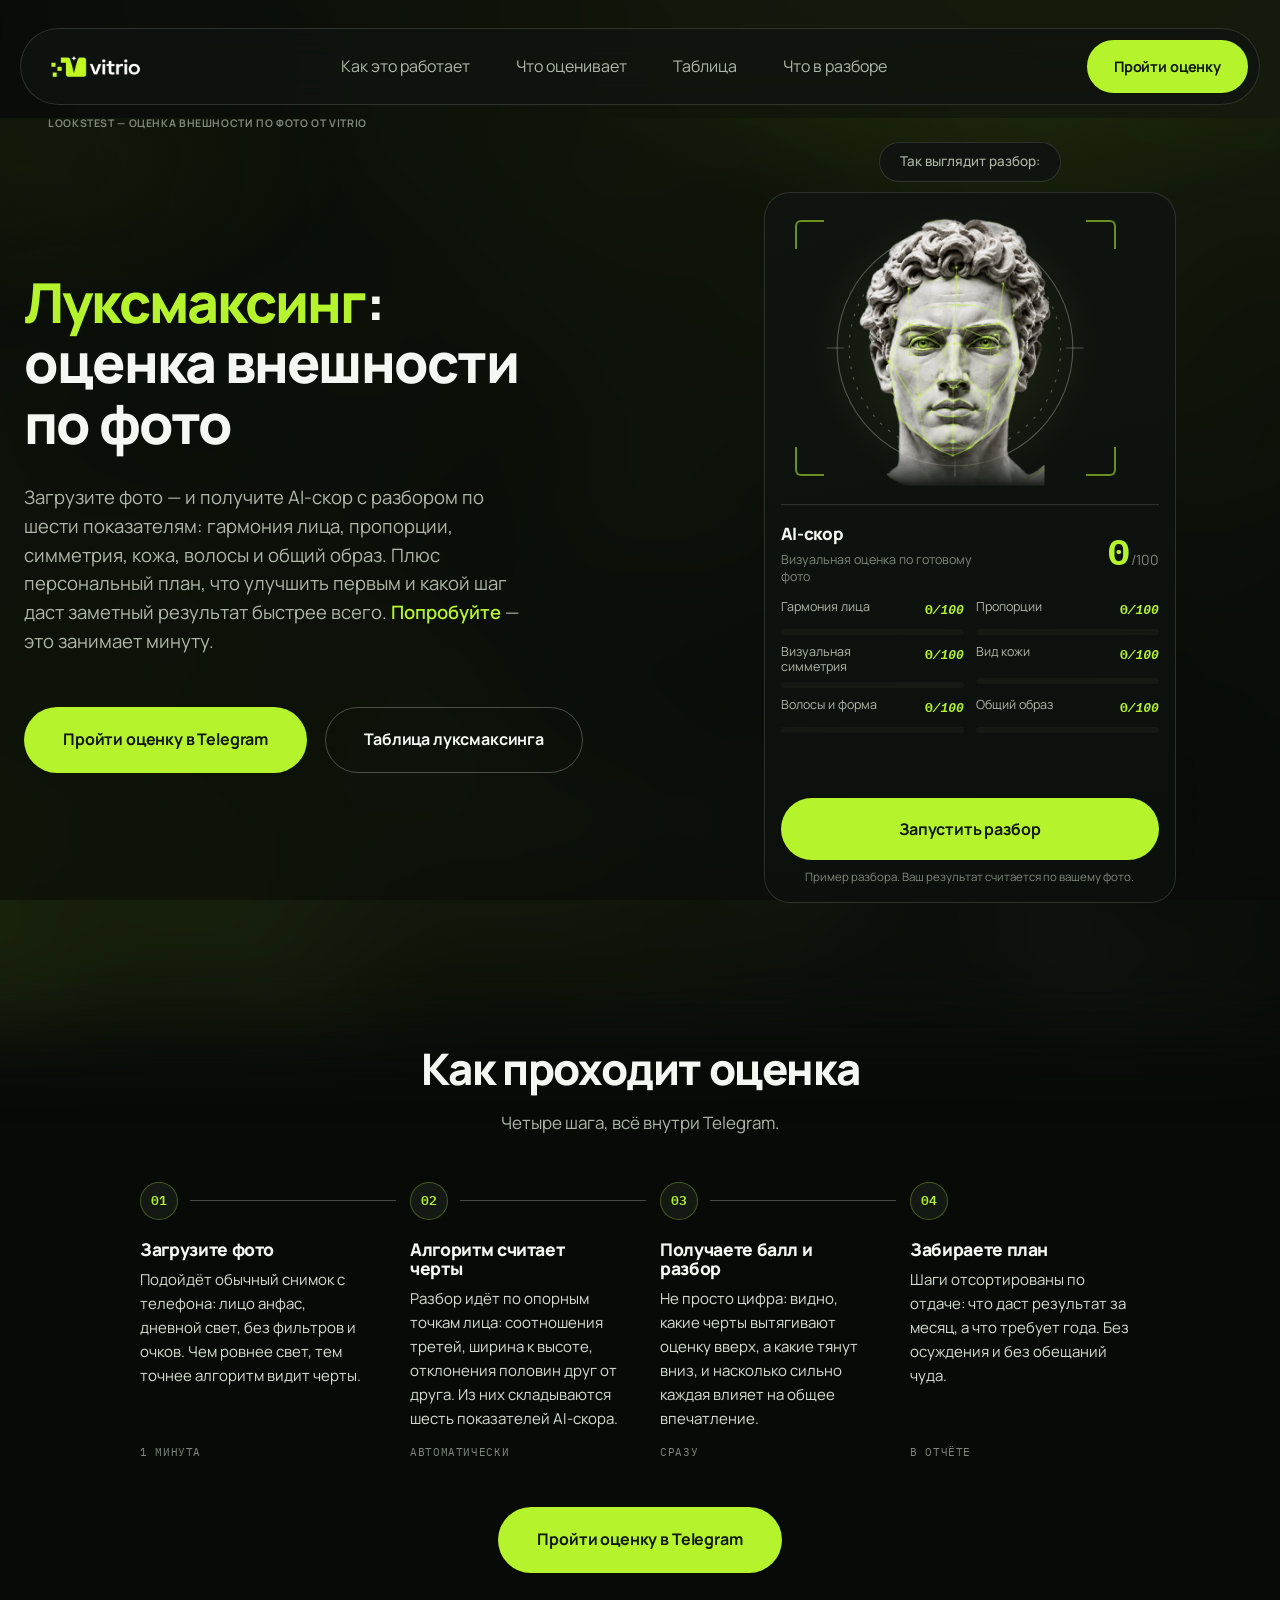
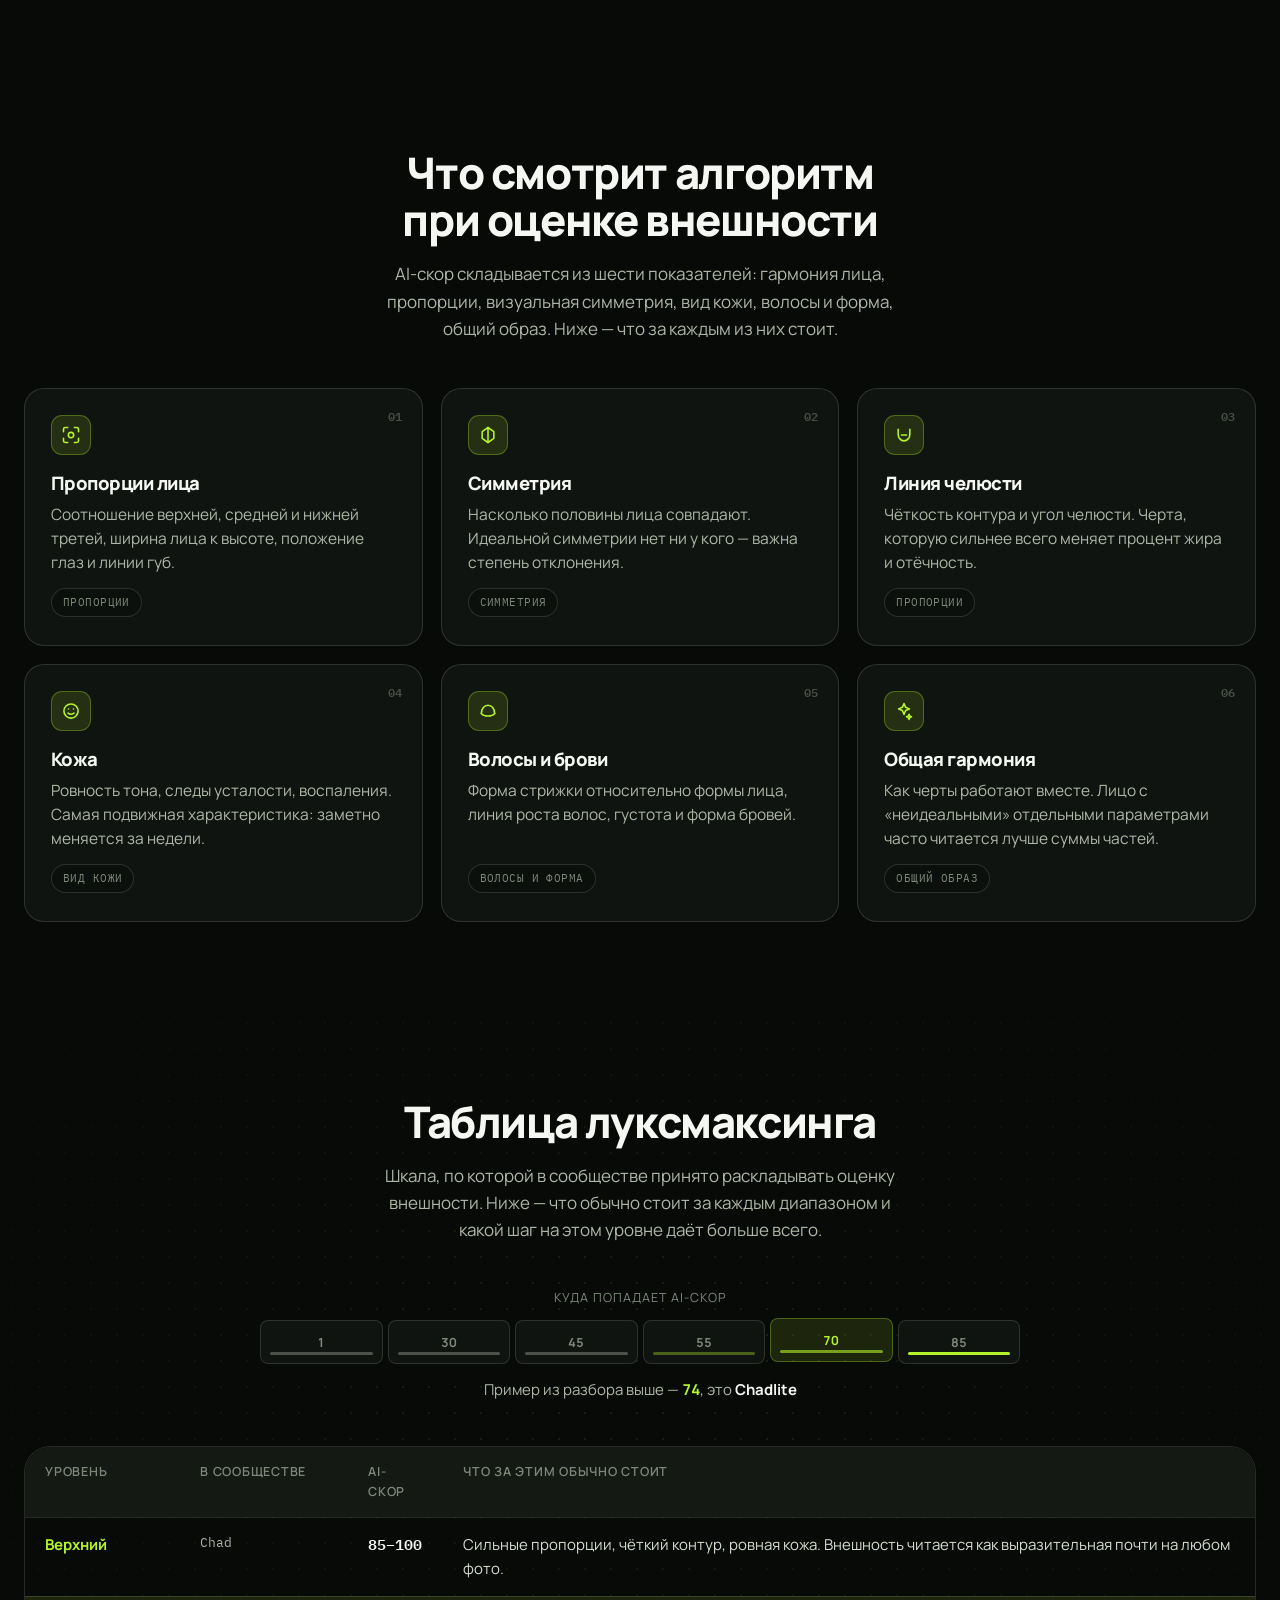
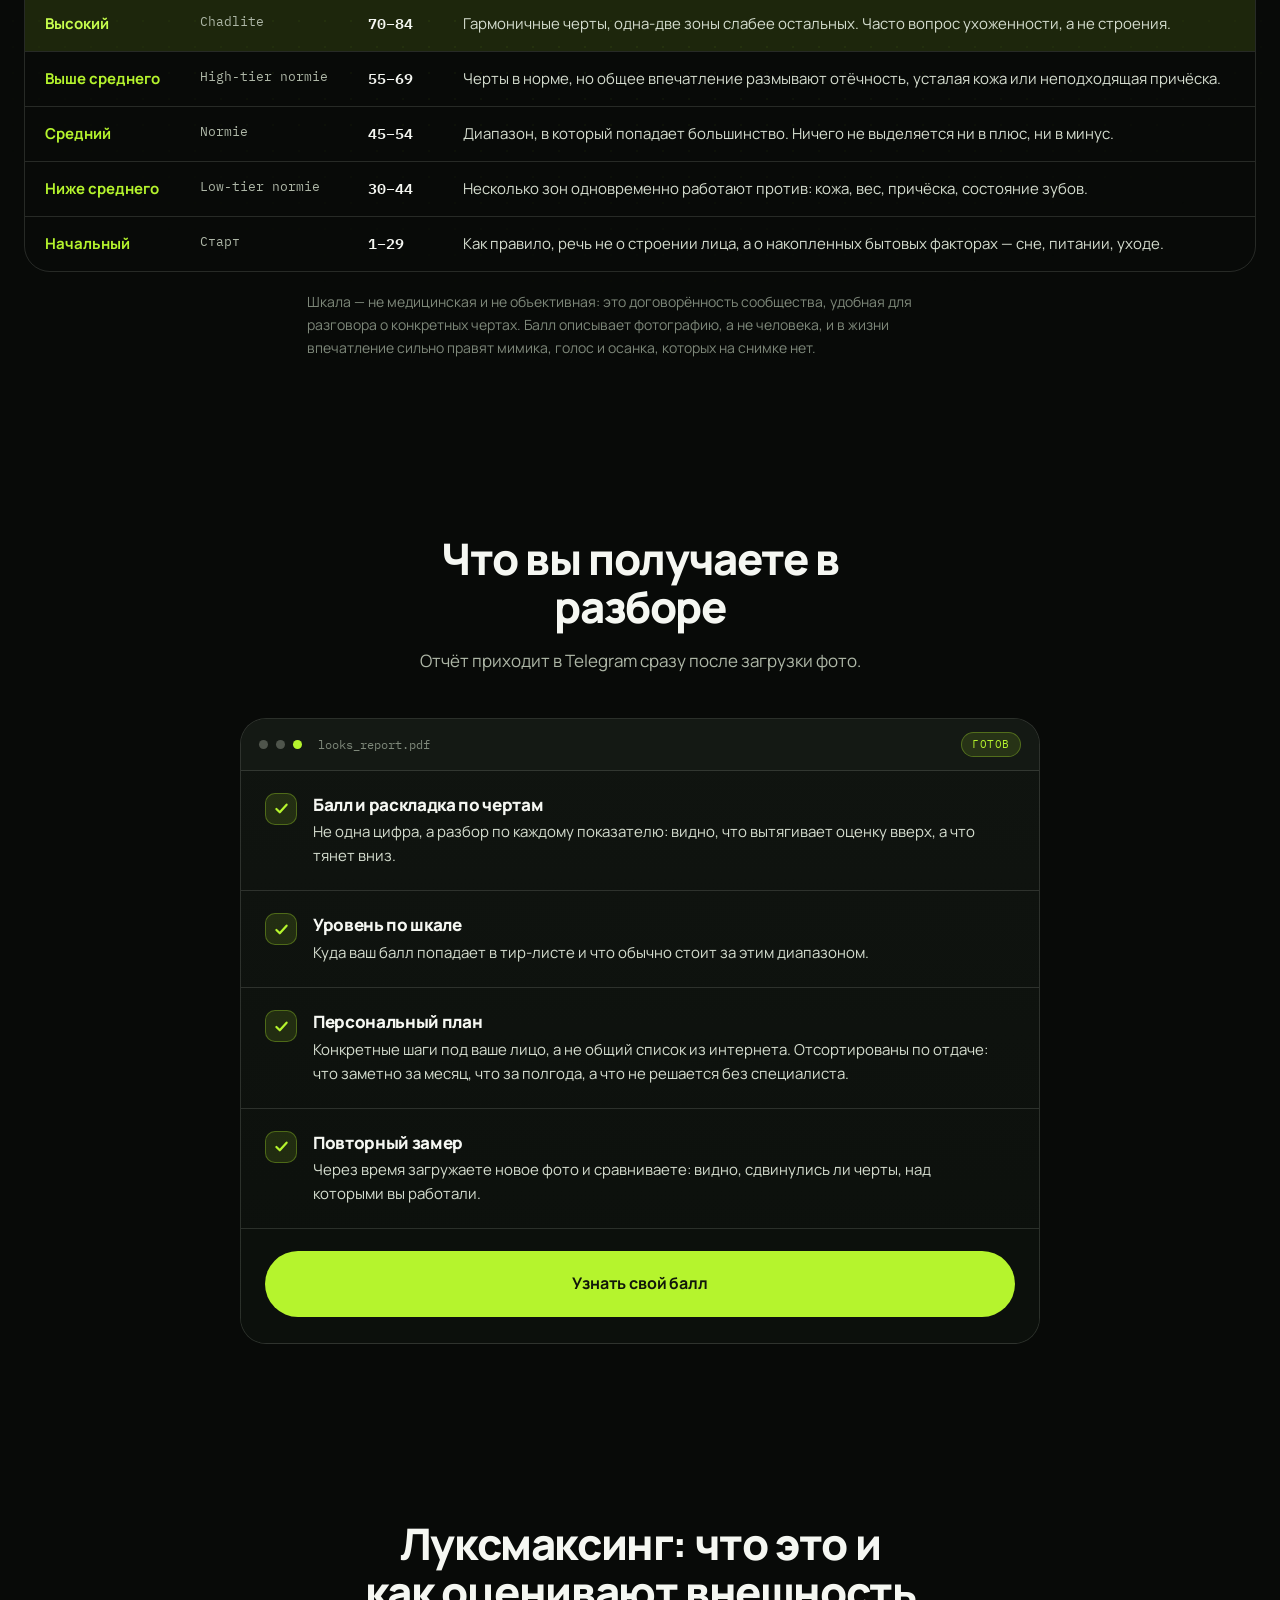
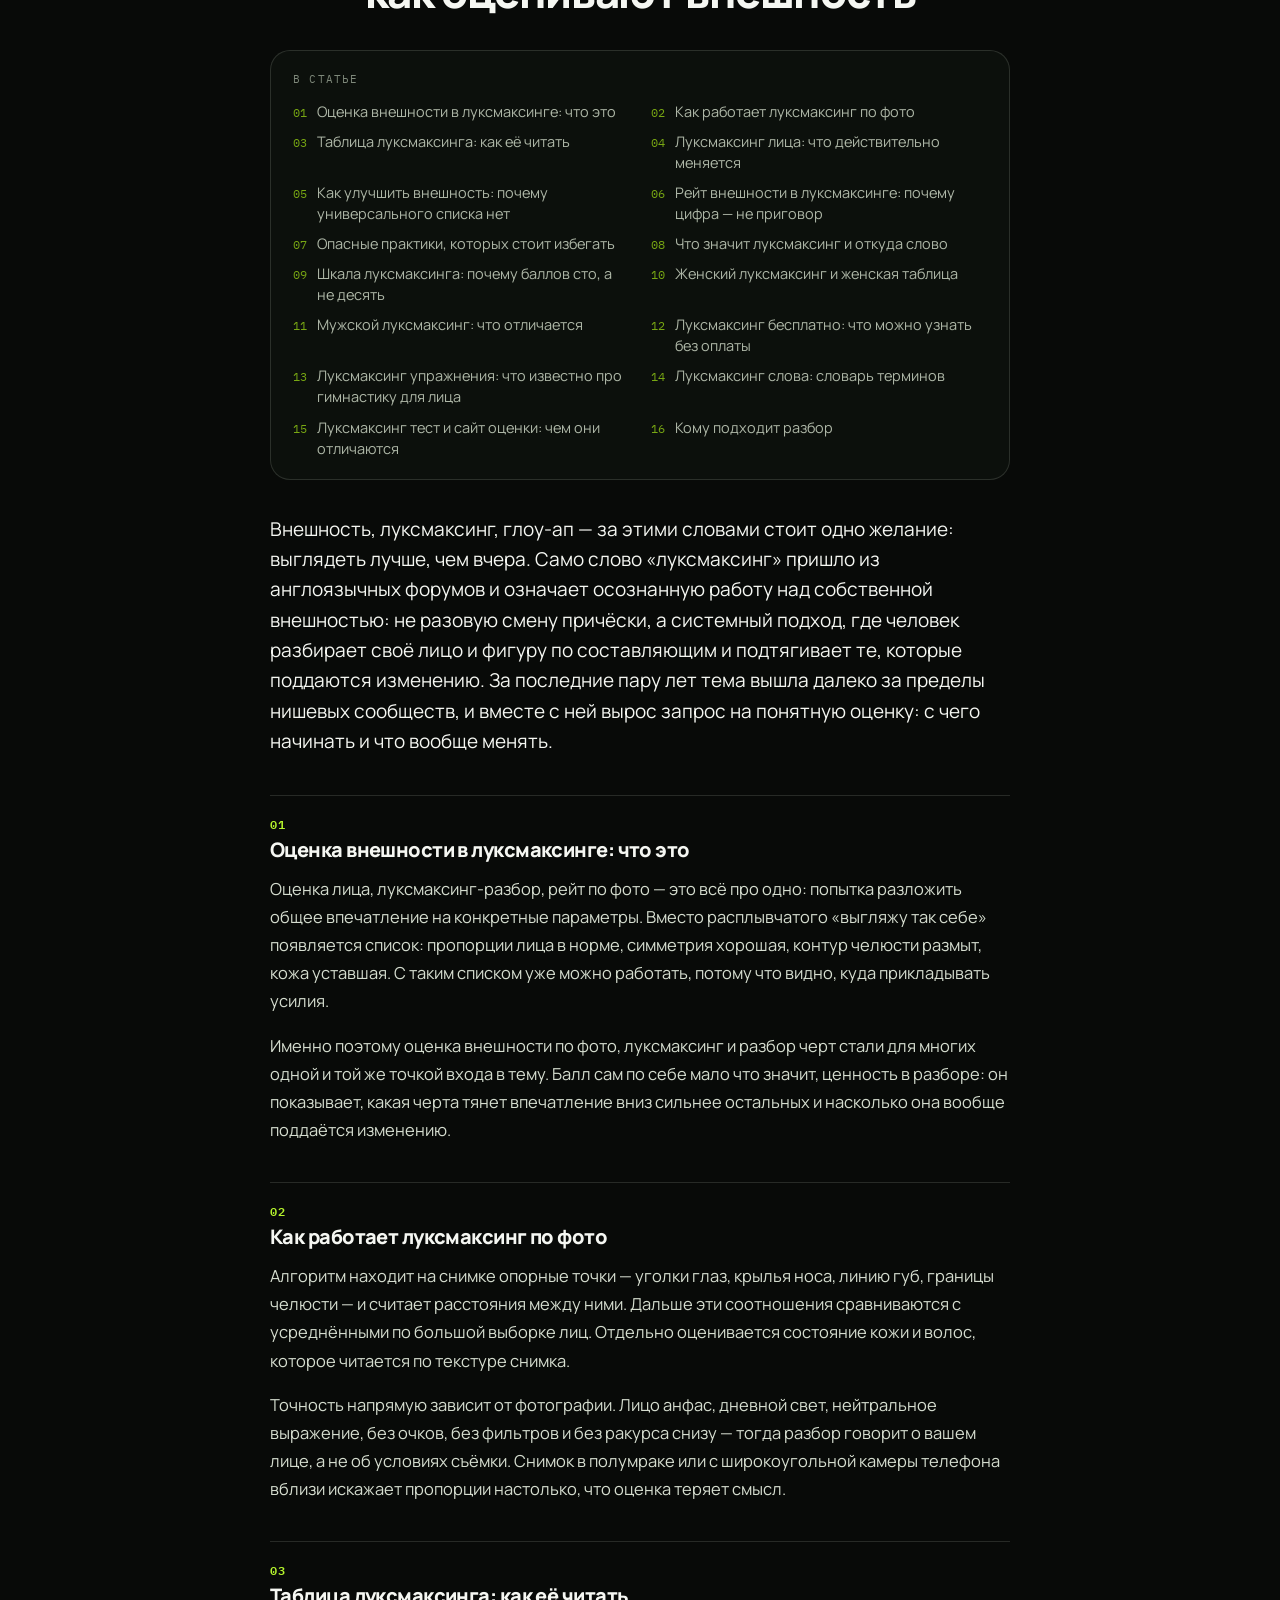
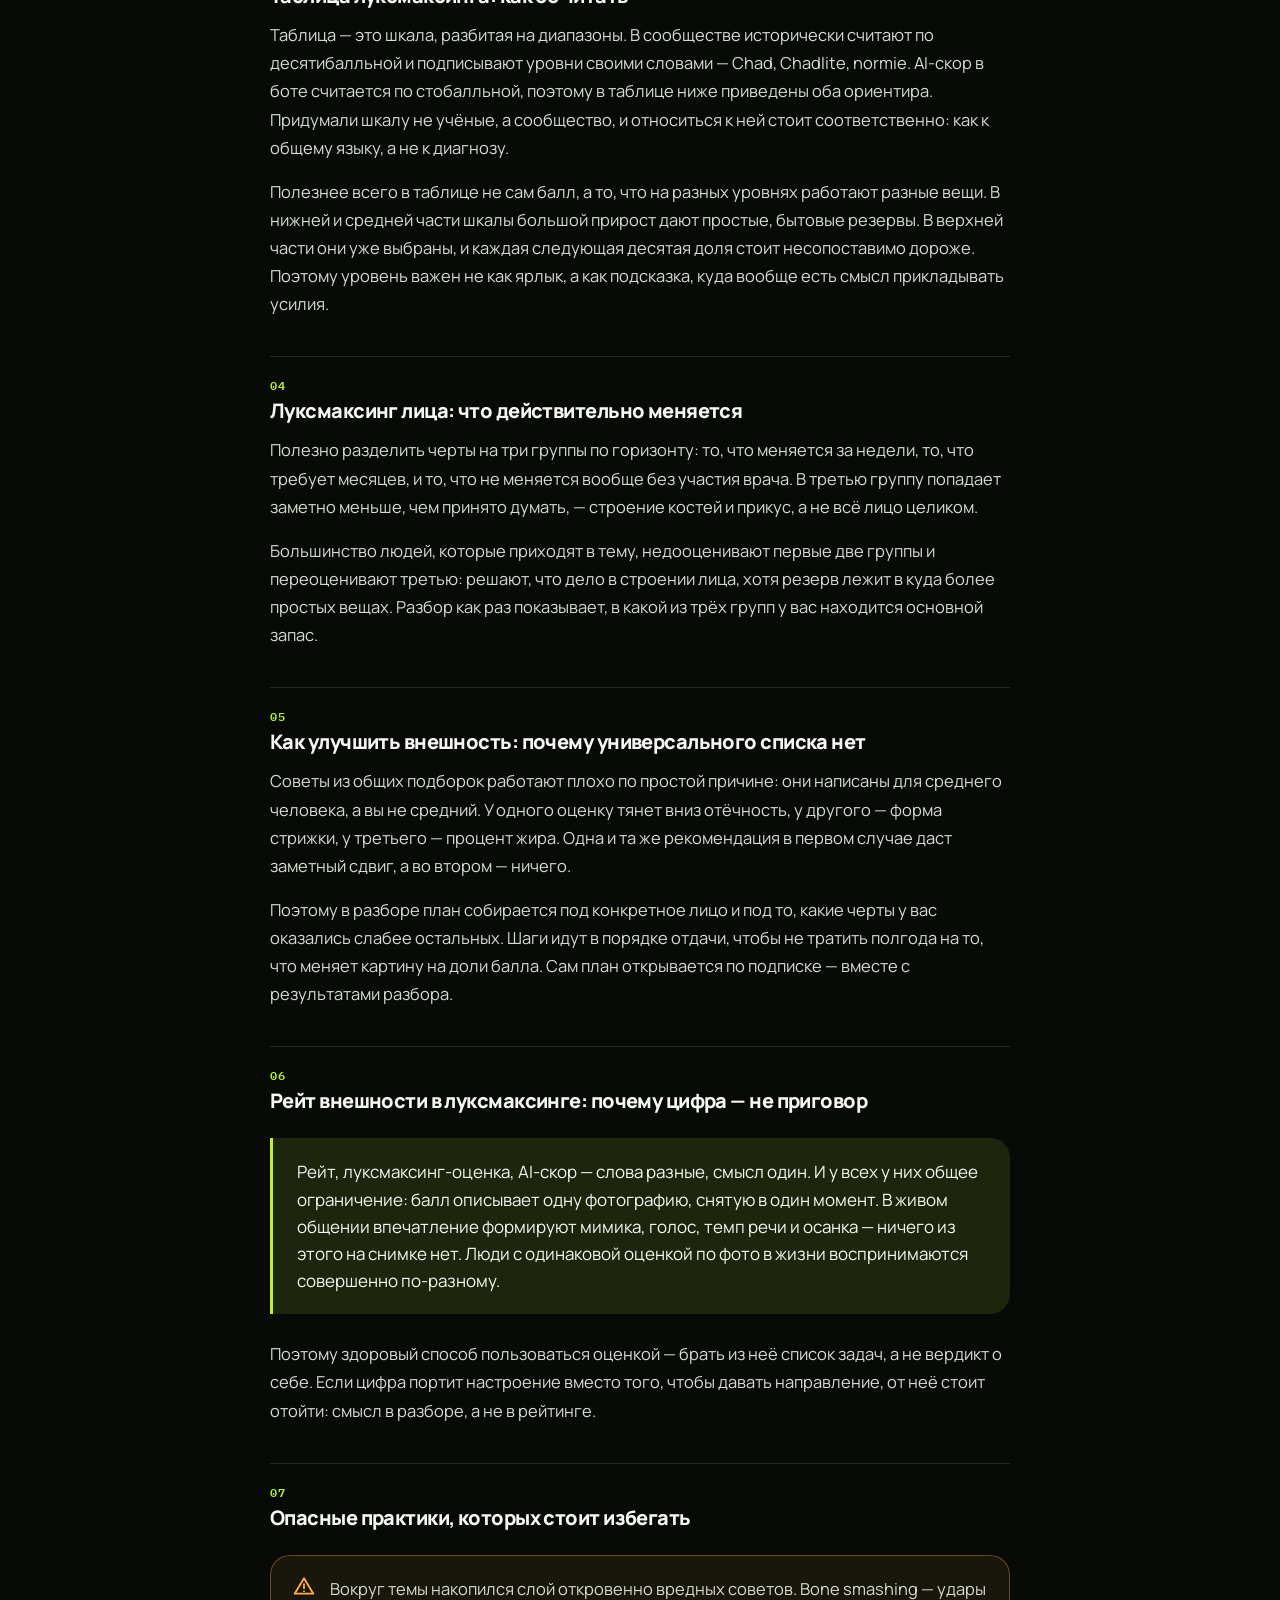
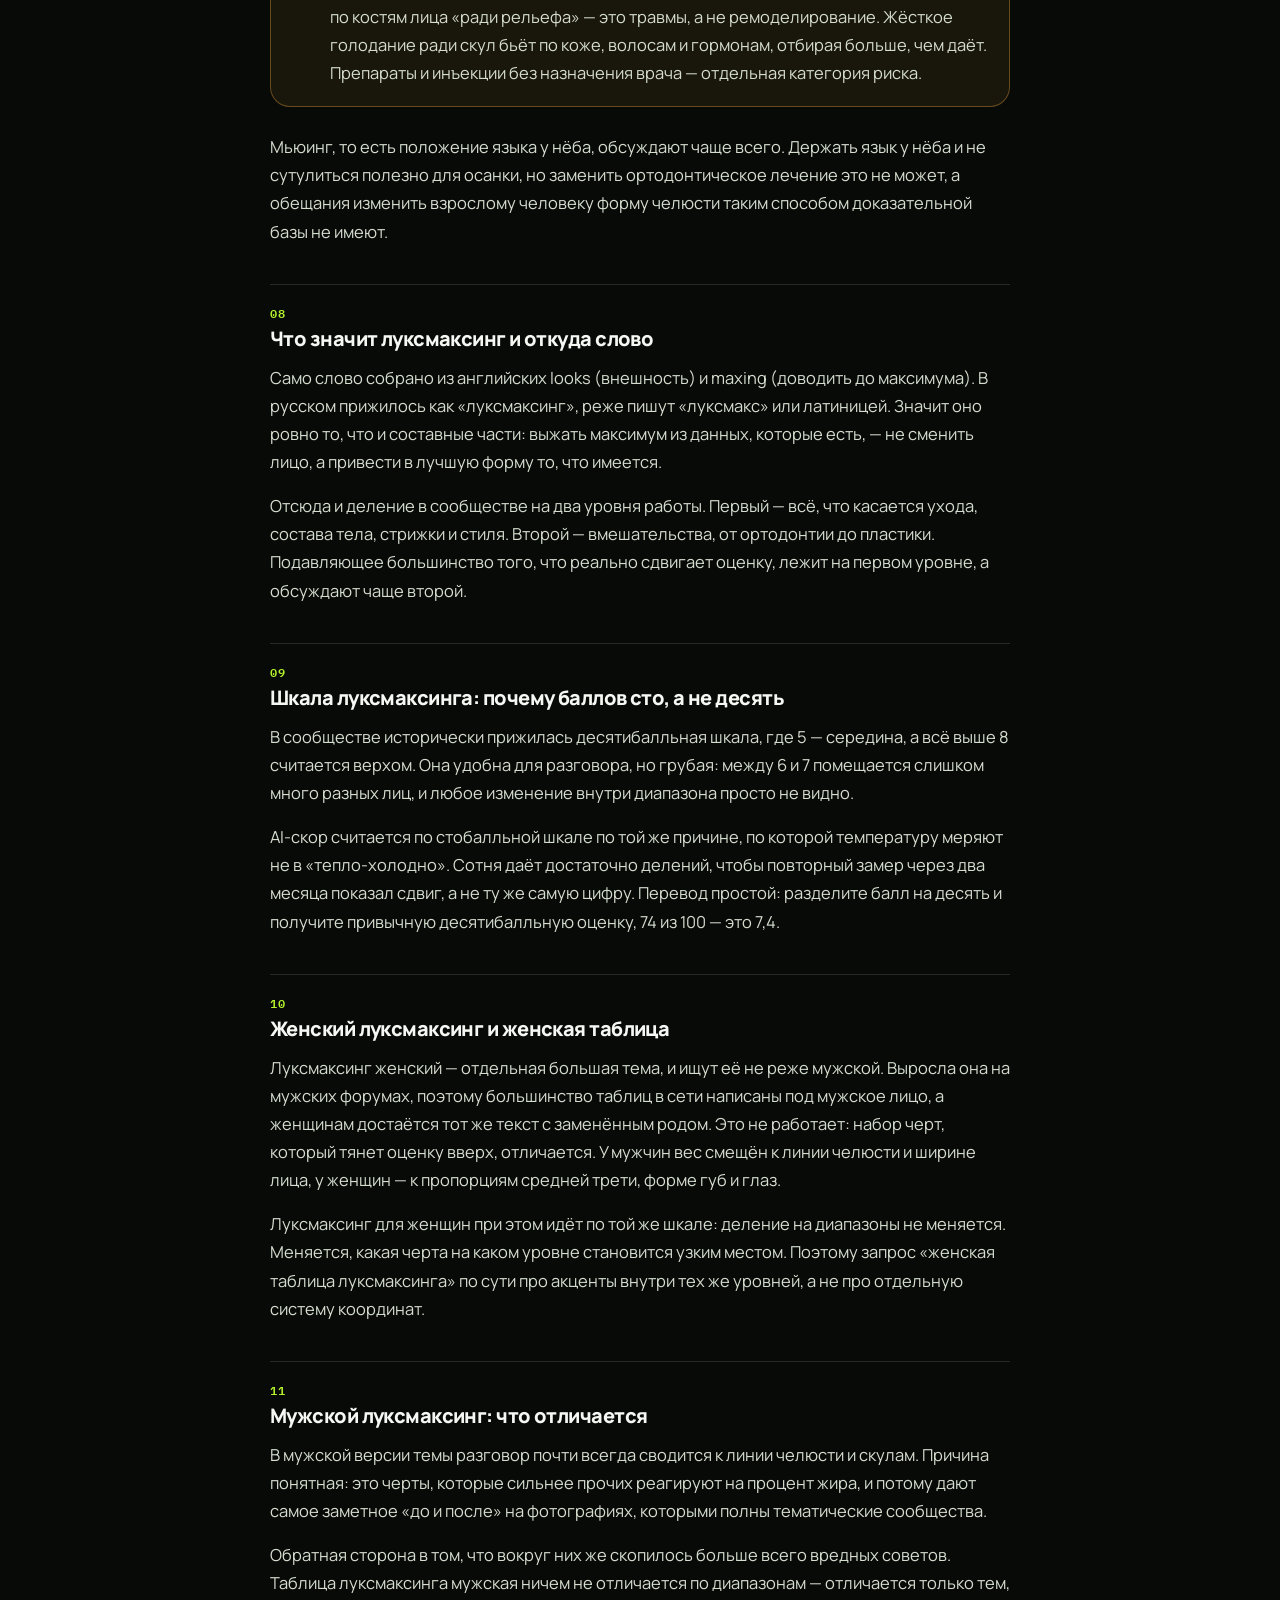
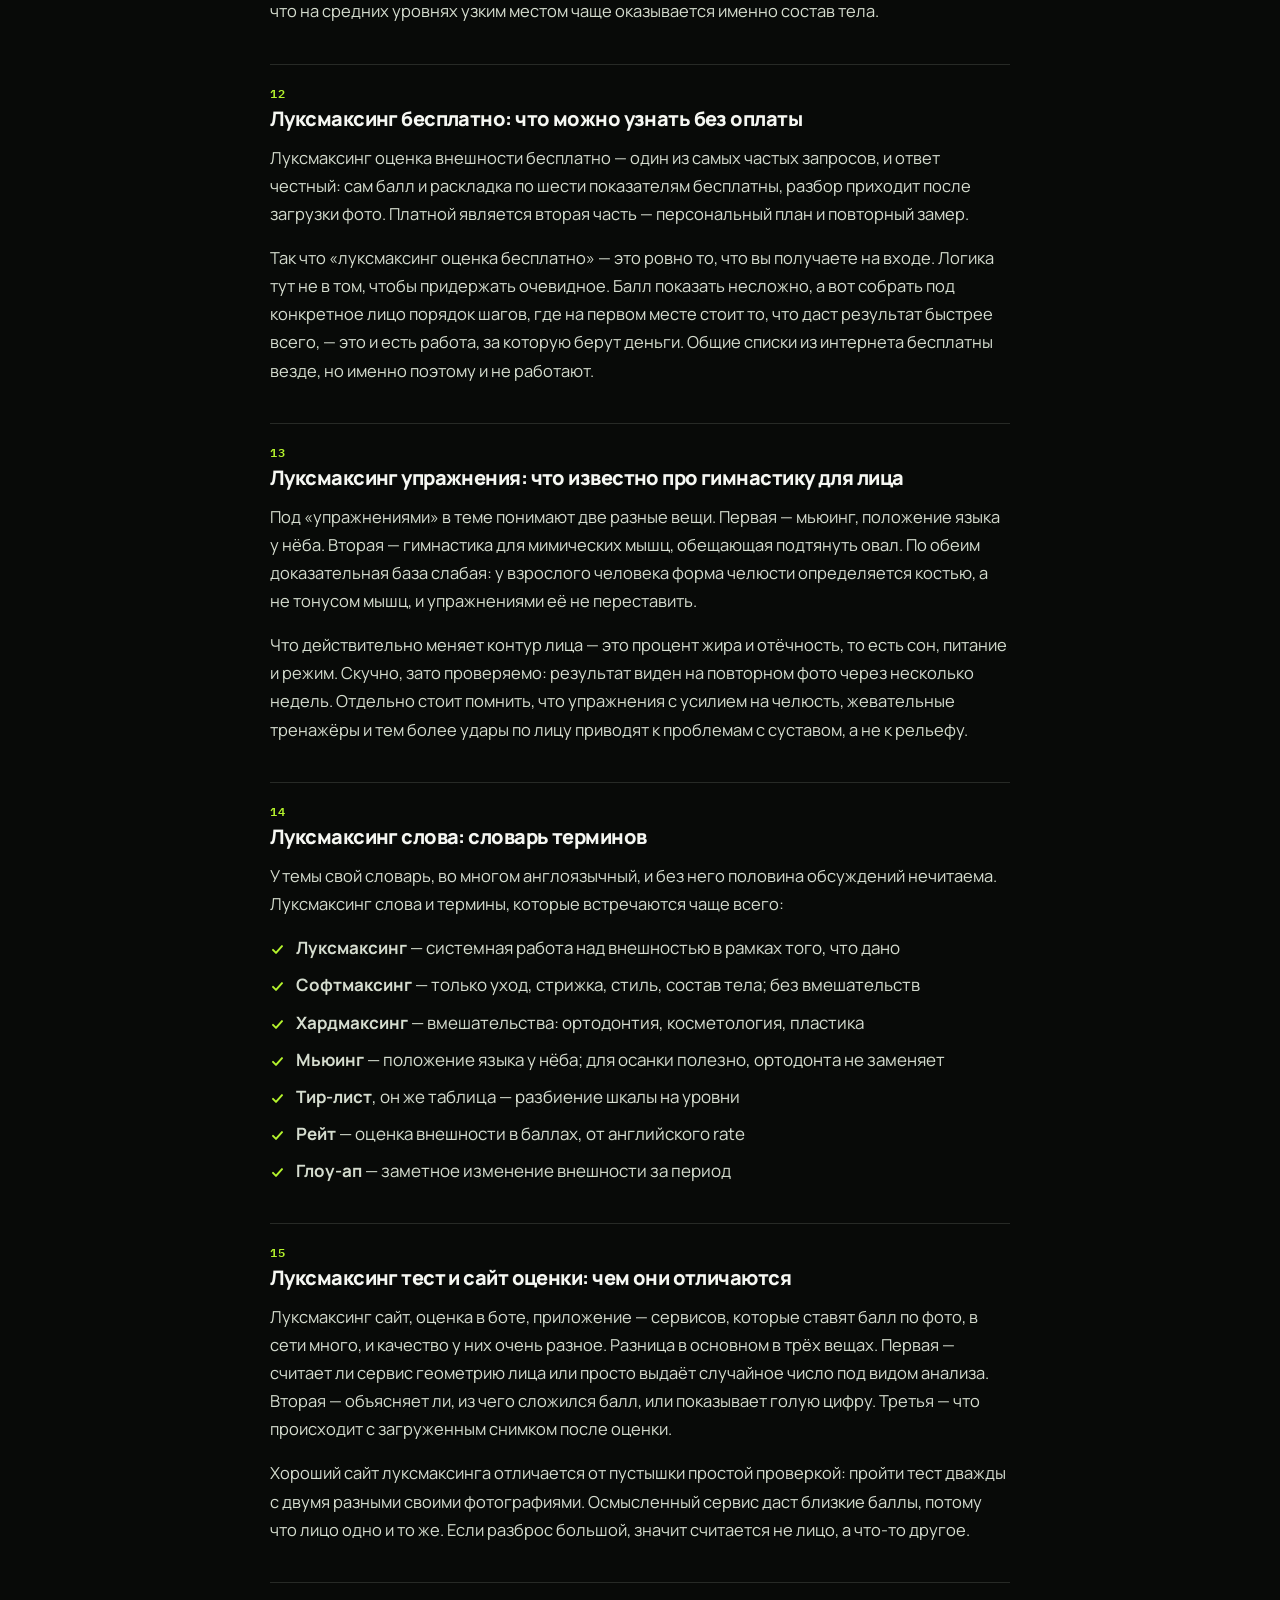
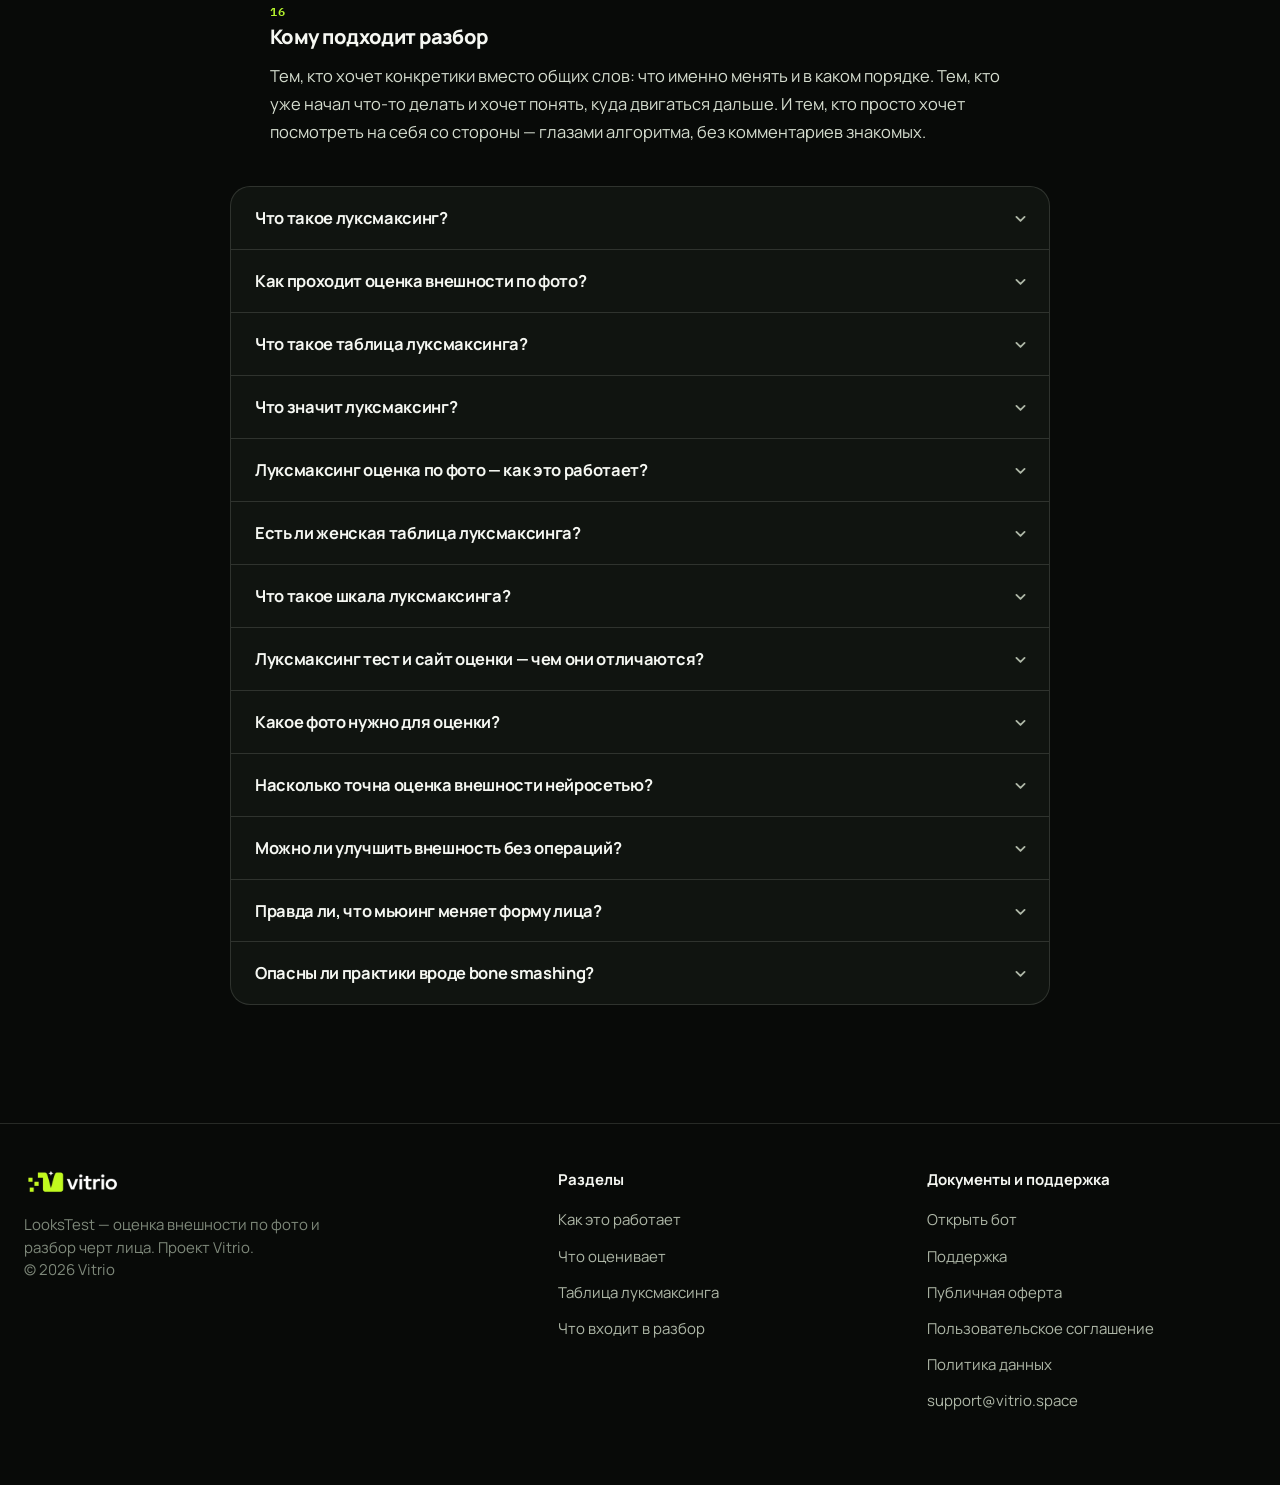
==== commit ae03175f: "Шесть показателей оценки вместо трёх - метрики бота: гармония, пропорции, симметрия, кожа, волосы, о" ====
--- a/index.html
+++ b/index.html
@@ -23,8 +23,8 @@
 <link rel="preconnect" href="https://fonts.googleapis.com">
 <link rel="preconnect" href="https://fonts.gstatic.com" crossorigin>
 <link rel="stylesheet" href="https://fonts.googleapis.com/css2?family=IBM+Plex+Mono:wght@500;600&family=Manrope:wght@400;500;600;700;800&display=swap">
-<link rel="stylesheet" href="style.css?v=f06671de">
-<script src="app.js?v=61d83917" defer></script>
+<link rel="stylesheet" href="style.css?v=18684505">
+<script src="app.js?v=8c96a0d3" defer></script>
 </head>
 <body>
 
@@ -55,8 +55,8 @@
       <div class="hero__copy">
         <h1><span class="lime">Луксмаксинг</span>: оценка внешности по фото</h1>
         <p class="hero__lead">
-          Загрузите фото — и получите AI-скор с разбором по трём показателям: гармония лица,
-          пропорции и симметрия. Плюс персональный план, что улучшить первым и какой шаг
+          Загрузите фото — и получите AI-скор с разбором по шести показателям: гармония лица,
+          пропорции, симметрия, кожа, волосы и общий образ. Плюс персональный план, что улучшить первым и какой шаг
           даст заметный результат быстрее всего.
           <a data-cta href="https://t.me/LooksmaxScoreBot" target="_blank" rel="sponsored noopener">Попробуйте</a> — это занимает минуту.
         </p>
@@ -72,7 +72,7 @@
         <!-- Демо: силуэт со сканирующей линией и панель метрик.
              Значения берутся из data-val, полосы и счётчик заводит app.js.
              Цифры — пример разбора, а не чей-то реальный результат. -->
-        <div class="scan" id="heroScan">
+        <div class="scan" id="heroScan" data-score="63">
           <div class="scan__frame">
             <div class="scan__stage">
               <!-- Скобки и кольцо рисует CSS: в исходной картинке они были
@@ -108,19 +108,34 @@
             </div>
 
             <div class="scan__metrics">
-              <div class="scan__row" data-val="76">
+              <div class="scan__row" data-val="64">
                 <span class="scan__name">Гармония лица</span>
-                <span class="scan__val">0%</span>
+                <span class="scan__val"><b data-role="num">0</b><i>/100</i></span>
                 <span class="scan__track"><span class="scan__fill"></span></span>
               </div>
-              <div class="scan__row" data-val="71">
+              <div class="scan__row" data-val="62">
                 <span class="scan__name">Пропорции</span>
-                <span class="scan__val">0%</span>
+                <span class="scan__val"><b data-role="num">0</b><i>/100</i></span>
                 <span class="scan__track"><span class="scan__fill"></span></span>
               </div>
-              <div class="scan__row" data-val="75">
-                <span class="scan__name">Симметрия</span>
-                <span class="scan__val">0%</span>
+              <div class="scan__row" data-val="61">
+                <span class="scan__name">Визуальная симметрия</span>
+                <span class="scan__val"><b data-role="num">0</b><i>/100</i></span>
+                <span class="scan__track"><span class="scan__fill"></span></span>
+              </div>
+              <div class="scan__row" data-val="65">
+                <span class="scan__name">Вид кожи</span>
+                <span class="scan__val"><b data-role="num">0</b><i>/100</i></span>
+                <span class="scan__track"><span class="scan__fill"></span></span>
+              </div>
+              <div class="scan__row" data-val="58">
+                <span class="scan__name">Волосы и форма</span>
+                <span class="scan__val"><b data-role="num">0</b><i>/100</i></span>
+                <span class="scan__track"><span class="scan__fill"></span></span>
+              </div>
+              <div class="scan__row" data-val="60">
+                <span class="scan__name">Общий образ</span>
+                <span class="scan__val"><b data-role="num">0</b><i>/100</i></span>
                 <span class="scan__track"><span class="scan__fill"></span></span>
               </div>
             </div>
@@ -160,7 +175,7 @@
           <span class="step__no">02</span>
           <div class="step__body">
             <h3>Алгоритм считает черты</h3>
-            <p>Разбор идёт по опорным точкам лица: соотношения третей, ширина к высоте, отклонения половин друг от друга. Из них складываются три показателя AI-скора.</p>
+            <p>Разбор идёт по опорным точкам лица: соотношения третей, ширина к высоте, отклонения половин друг от друга. Из них складываются шесть показателей AI-скора.</p>
             <span class="step__meta">автоматически</span>
           </div>
         </li>
@@ -192,7 +207,7 @@
   <section class="section feat" id="feat">
     <div class="shell">
       <h2 class="section__title section__title--center">Что смотрит алгоритм при оценке внешности</h2>
-      <p class="section__lead">AI-скор складывается из трёх показателей — гармонии лица, пропорций и симметрии. Ниже — что за ними стоит и какие черты на них влияют.</p>
+      <p class="section__lead">AI-скор складывается из шести показателей: гармония лица, пропорции, визуальная симметрия, вид кожи, волосы и форма, общий образ. Ниже — что за каждым из них стоит.</p>
 
       <div class="feat__grid">
         <article class="feat__card">
@@ -224,7 +239,7 @@
           <span class="feat__icon"><svg viewBox="0 0 24 24"><circle cx="12" cy="12" r="8.5"/><path d="M9 9.5h.01M15 9.5h.01M8.5 14.5c2.2 1.8 4.8 1.8 7 0"/></svg></span>
           <h3>Кожа</h3>
           <p>Ровность тона, следы усталости, воспаления. Самая подвижная характеристика: заметно меняется за недели.</p>
-          <span class="feat__tag">Гармония</span>
+          <span class="feat__tag">Вид кожи</span>
         </article>
 
         <article class="feat__card">
@@ -232,7 +247,7 @@
           <span class="feat__icon"><svg viewBox="0 0 24 24"><path d="M4 15c0-6 3.6-10 8-10s8 4 8 10"/><path d="M4 15c1.5 2 3.5 3 8 3s6.5-1 8-3"/></svg></span>
           <h3>Волосы и брови</h3>
           <p>Форма стрижки относительно формы лица, линия роста волос, густота и форма бровей.</p>
-          <span class="feat__tag">Гармония</span>
+          <span class="feat__tag">Волосы и форма</span>
         </article>
 
         <article class="feat__card">
@@ -240,7 +255,7 @@
           <span class="feat__icon"><svg viewBox="0 0 24 24"><path d="M12 3l1.9 4.6 4.6 1.9-4.6 1.9L12 16l-1.9-4.6L5.5 9.5l4.6-1.9z"/><path d="M18 16l.9 2.1 2.1.9-2.1.9L18 22l-.9-2.1-2.1-.9 2.1-.9z"/></svg></span>
           <h3>Общая гармония</h3>
           <p>Как черты работают вместе. Лицо с «неидеальными» отдельными параметрами часто читается лучше суммы частей.</p>
-          <span class="feat__tag">Гармония</span>
+          <span class="feat__tag">Общий образ</span>
         </article>
       </div>
     </div>
@@ -468,7 +483,7 @@
         <p>Обратная сторона в том, что вокруг них же скопилось больше всего вредных советов. Таблица луксмаксинга мужская ничем не отличается по диапазонам — отличается только тем, что на средних уровнях узким местом чаще оказывается именно состав тела.</p>
 
         <h3 id="a12">Луксмаксинг бесплатно: что можно узнать без оплаты</h3>
-        <p>Луксмаксинг оценка внешности бесплатно — один из самых частых запросов, и ответ честный: сам балл и раскладка по трём показателям бесплатны, разбор приходит после загрузки фото. Платной является вторая часть — персональный план и повторный замер.</p>
+        <p>Луксмаксинг оценка внешности бесплатно — один из самых частых запросов, и ответ честный: сам балл и раскладка по шести показателям бесплатны, разбор приходит после загрузки фото. Платной является вторая часть — персональный план и повторный замер.</p>
         <p>Так что «луксмаксинг оценка бесплатно» — это ровно то, что вы получаете на входе. Логика тут не в том, чтобы придержать очевидное. Балл показать несложно, а вот собрать под конкретное лицо порядок шагов, где на первом месте стоит то, что даст результат быстрее всего, — это и есть работа, за которую берут деньги. Общие списки из интернета бесплатны везде, но именно поэтому и не работают.</p>
 
         <h3 id="a13">Луксмаксинг упражнения: что известно про гимнастику для лица</h3>
@@ -502,7 +517,7 @@
         </details>
         <details class="faq-item">
           <summary>Как проходит оценка внешности по фото?</summary>
-          <div class="answer"><p>Алгоритм находит на снимке опорные точки лица и считает соотношения между ними: пропорции третей, симметрию, линию челюсти. Отдельно оценивает состояние кожи и волос. На выходе — балл и разбор по каждой характеристике.</p></div>
+          <div class="answer"><p>Алгоритм находит на снимке опорные точки лица и считает соотношения между ними: пропорции третей, симметрию, линию челюсти. Отдельно оценивает состояние кожи и волос. На выходе — AI-скор по стобалльной шкале и разбор по шести показателям.</p></div>
         </details>
         <details class="faq-item">
           <summary>Что такое таблица луксмаксинга?</summary>
@@ -514,7 +529,7 @@
         </details>
         <details class="faq-item">
           <summary>Луксмаксинг оценка по фото — как это работает?</summary>
-          <div class="answer"><p>Алгоритм находит на снимке опорные точки лица и считает соотношения между ними, затем сравнивает их с усреднёнными по большой выборке. На выходе AI-скор по стобалльной шкале и раскладка по трём показателям: гармония лица, пропорции, симметрия.</p></div>
+          <div class="answer"><p>Алгоритм находит на снимке опорные точки лица и считает соотношения между ними, затем сравнивает их с усреднёнными по большой выборке. На выходе AI-скор по стобалльной шкале и раскладка по шести показателям: гармония лица, пропорции, визуальная симметрия, вид кожи, волосы и форма, общий образ.</p></div>
         </details>
         <details class="faq-item">
           <summary>Есть ли женская таблица луксмаксинга?</summary>
@@ -630,7 +645,7 @@
       "name": "Луксмаксинг оценка по фото — как это работает?",
       "acceptedAnswer": {
         "@type": "Answer",
-        "text": "Алгоритм находит на снимке опорные точки лица и считает соотношения между ними, затем сравнивает их с усреднёнными по большой выборке. На выходе AI-скор по стобалльной шкале и раскладка по трём показателям: гармония лица, пропорции, симметрия."
+        "text": "Алгоритм находит на снимке опорные точки лица и считает соотношения между ними, затем сравнивает их с усреднёнными по большой выборке. На выходе AI-скор по стобалльной шкале и раскладка по шести показателям: гармония лица, пропорции, визуальная симметрия, вид кожи, волосы и форма, общий образ."
       }
     },
     {
--- a/style.css
+++ b/style.css
@@ -457,9 +457,11 @@
   100% {opacity:0;transform:translateY(210px);}
 }
 
-.scan__metrics{margin-top:16px;display:grid;gap:10px;}
-.scan__row{display:grid;grid-template-columns:1fr auto;gap:6px 12px;align-items:center;}
-.scan__name{font-size:13.5px;color:var(--muted);}
+/* Две колонки, как в мини-приложении: шесть показателей в один столбец
+   не помещаются в первый экран. */
+.scan__metrics{margin-top:13px;display:grid;grid-template-columns:1fr 1fr;gap:9px 12px;}
+.scan__row{display:grid;grid-template-columns:1fr auto;gap:7px 8px;align-items:start;}
+.scan__name{font-size:12.5px;line-height:1.25;color:var(--muted);}
 .scan__val{font-family:"IBM Plex Mono",ui-monospace,monospace;font-size:13px;font-weight:600;color:var(--lime);font-variant-numeric:tabular-nums;min-width:34px;text-align:right;}
 .scan__track{grid-column:1/-1;height:6px;border-radius:99px;background:var(--surface-2);overflow:hidden;}
 .scan__fill{
@@ -480,7 +482,7 @@
 .scan__score span{font-size:14px;color:var(--dim);}
 .scan__foot{margin-top:16px;}
 .scan__foot .btn{width:100%;justify-content:center;}
-.scan__hint{margin:10px 0 0;font-size:12px;line-height:1.5;color:var(--dim);text-align:center;}
+.scan__hint{margin:8px 0 0;font-size:11.5px;line-height:1.5;color:var(--dim);text-align:center;}
 
 /* Уменьшенное движение. Раньше здесь эффект вырубался целиком, и при
    включённой в Windows опции «Показывать анимацию» пользователь не видел
@@ -995,10 +997,10 @@
   .hero__lead{margin-top:20px;font-size:16.5px;}
   .hero__actions{margin-top:30px;}
   .scan{max-width:374px;}
-  .scan__stage{max-height:27vh;}
+  .scan__stage{max-height:25vh;}
   .scan__head{margin-top:13px;padding-top:12px;}
   .scan__score b{font-size:32px;}
-  .scan__metrics{margin-top:13px;gap:9px;}
+  .scan__metrics{margin-top:11px;gap:7px 10px;}
   .scan__badge{margin-top:11px;padding:6px 12px;}
   .scan__foot{margin-top:13px;}
   .scan__hint{display:none;}
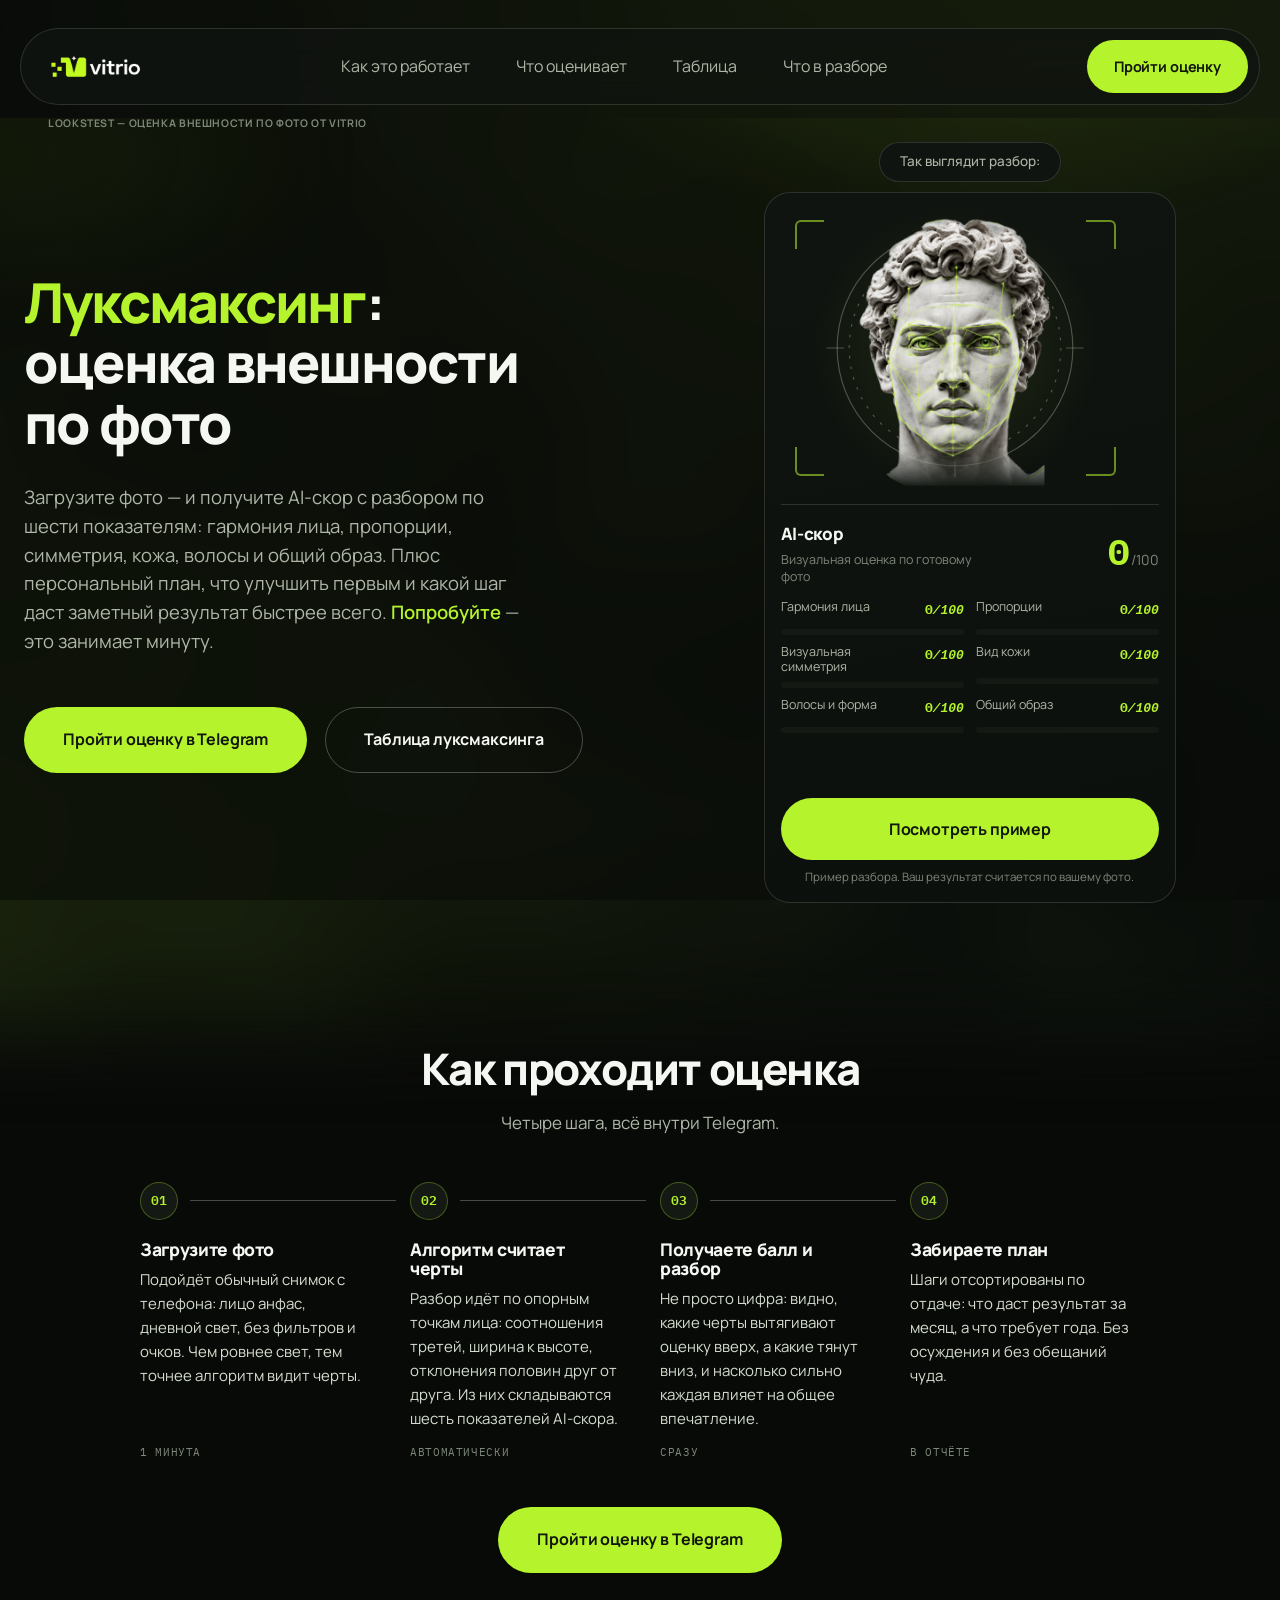
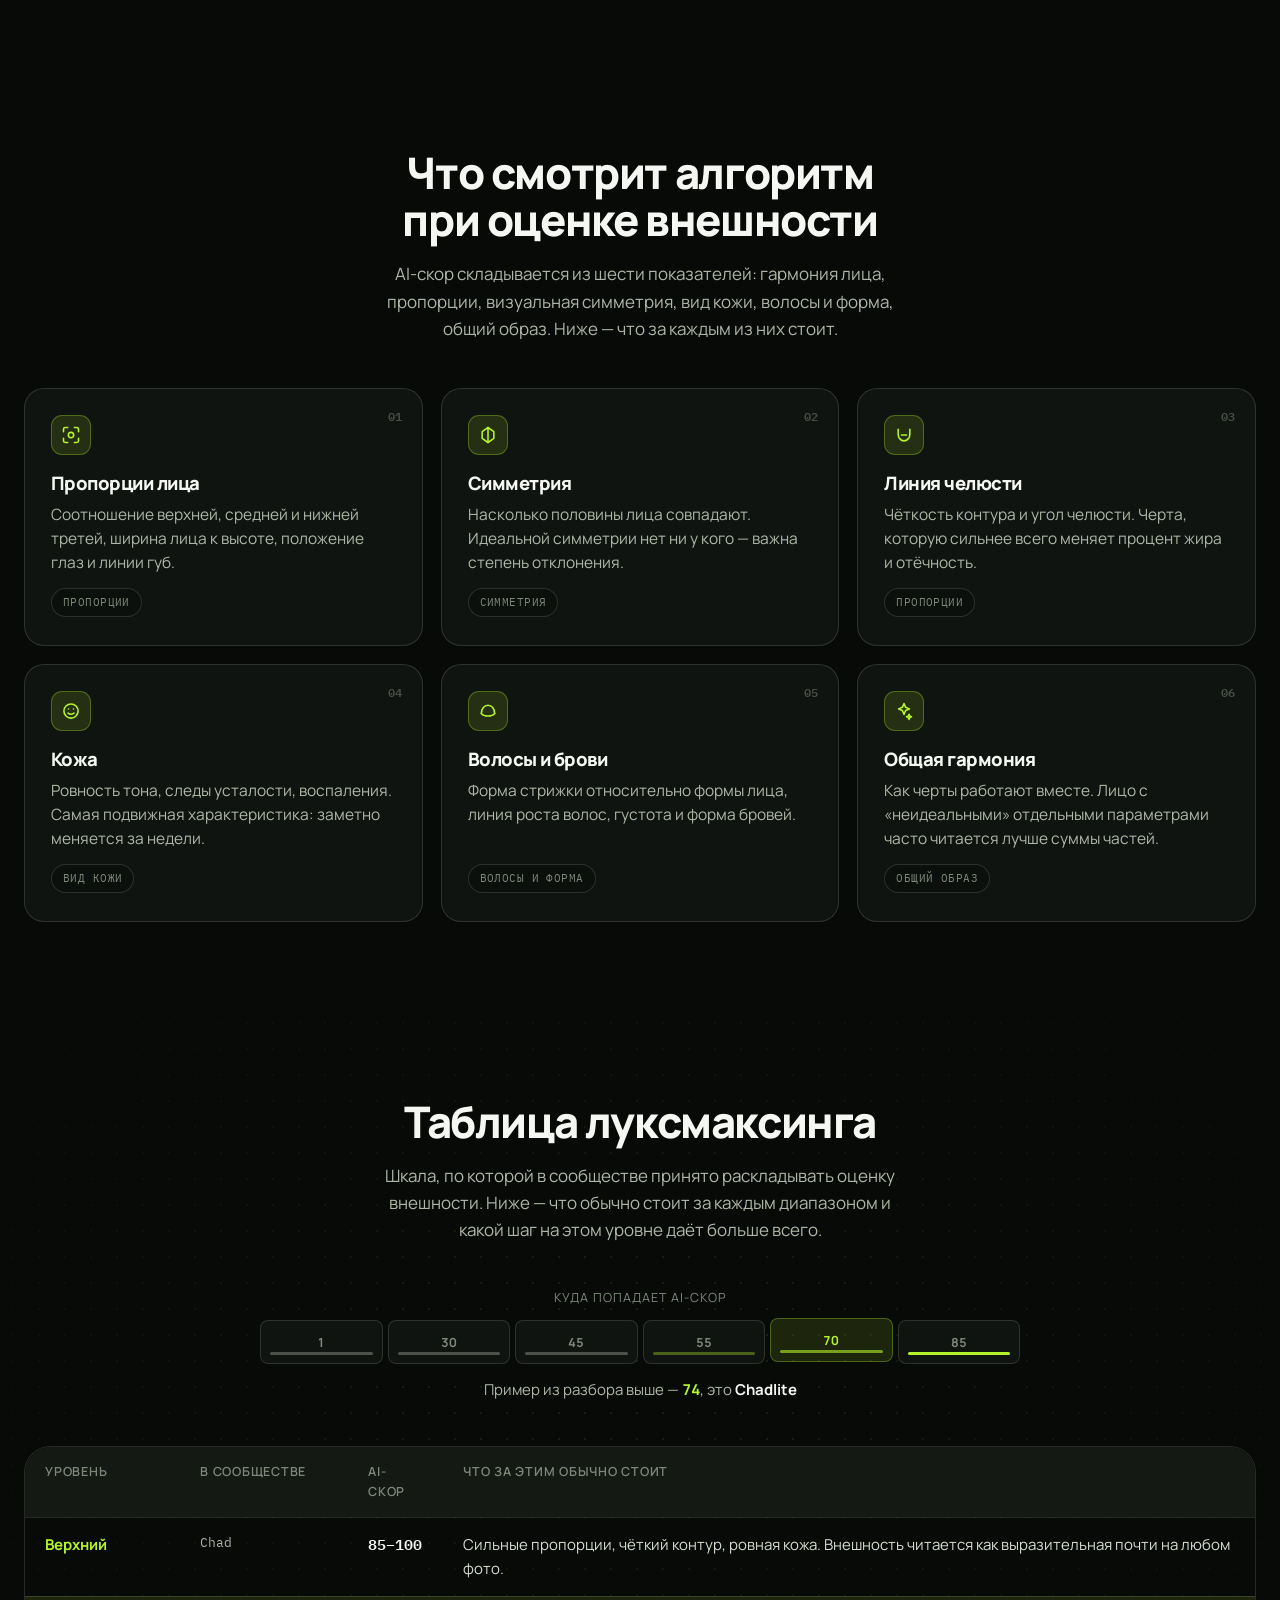
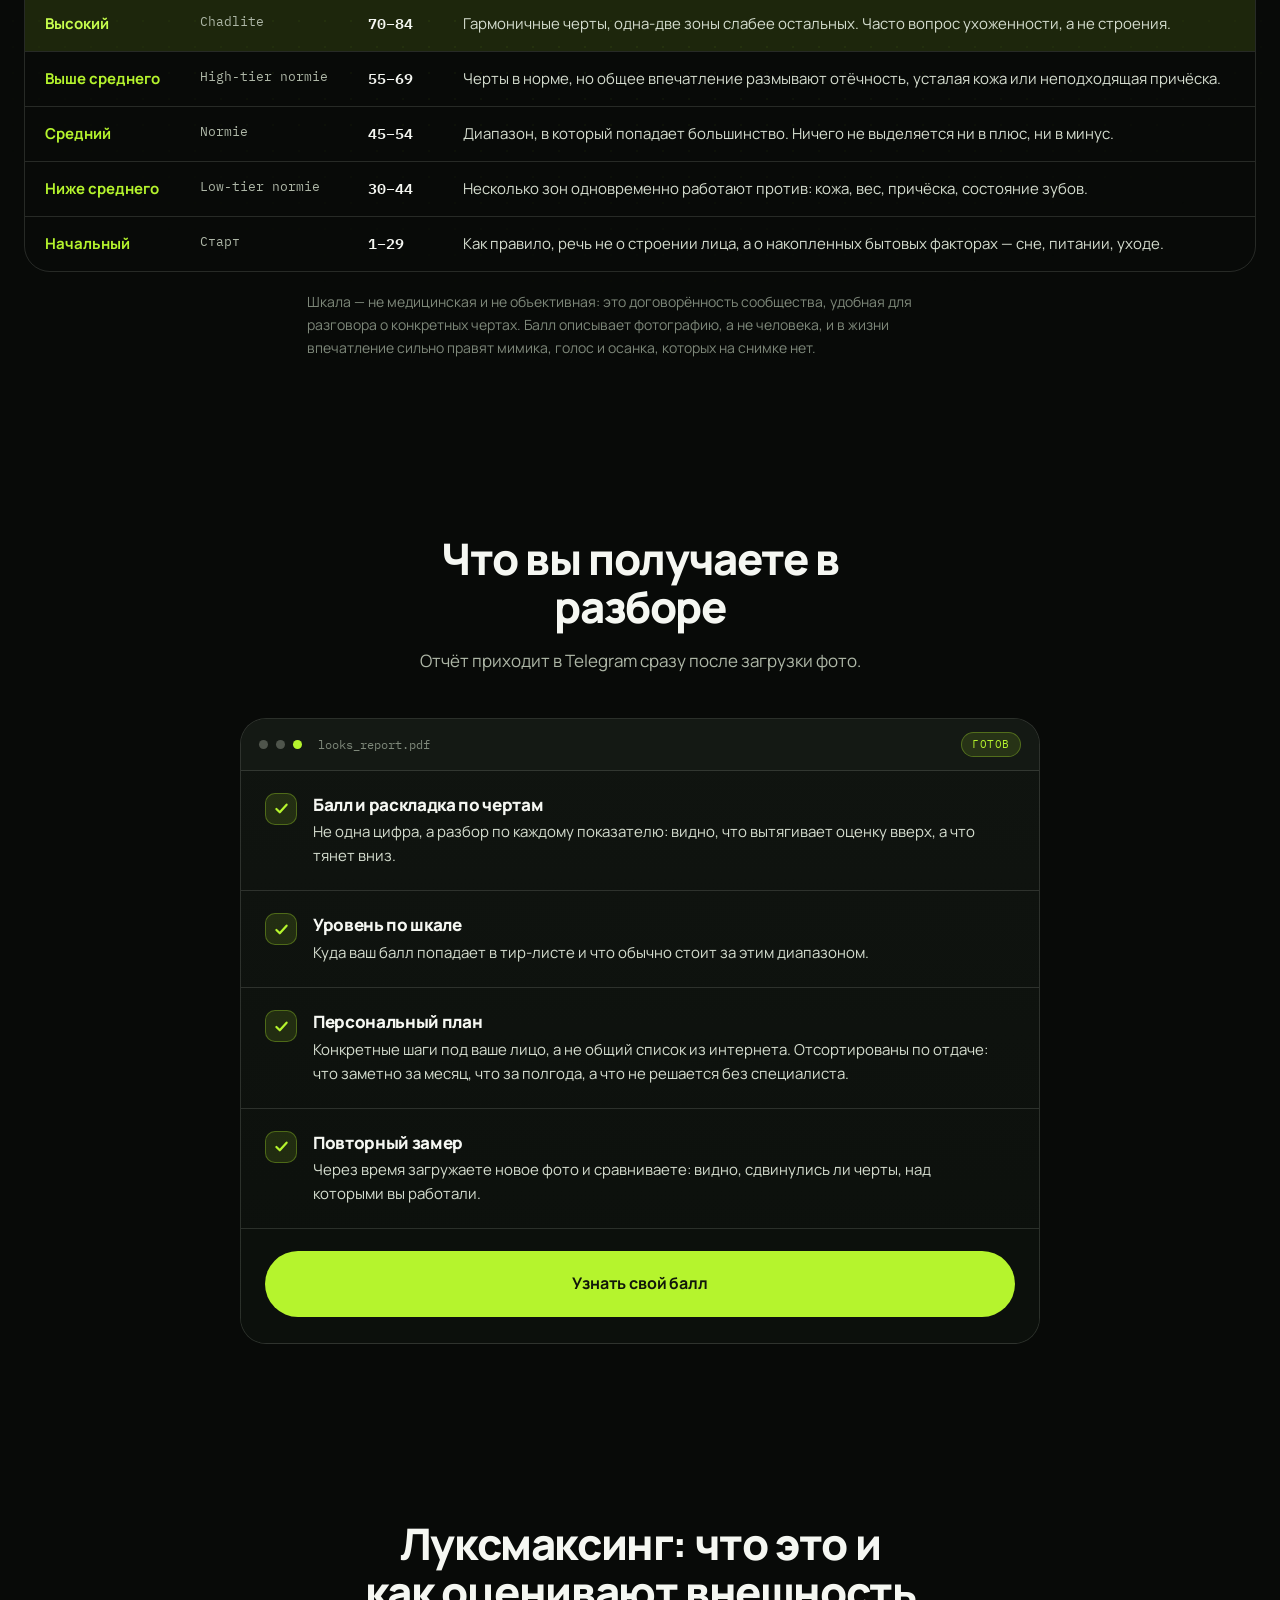
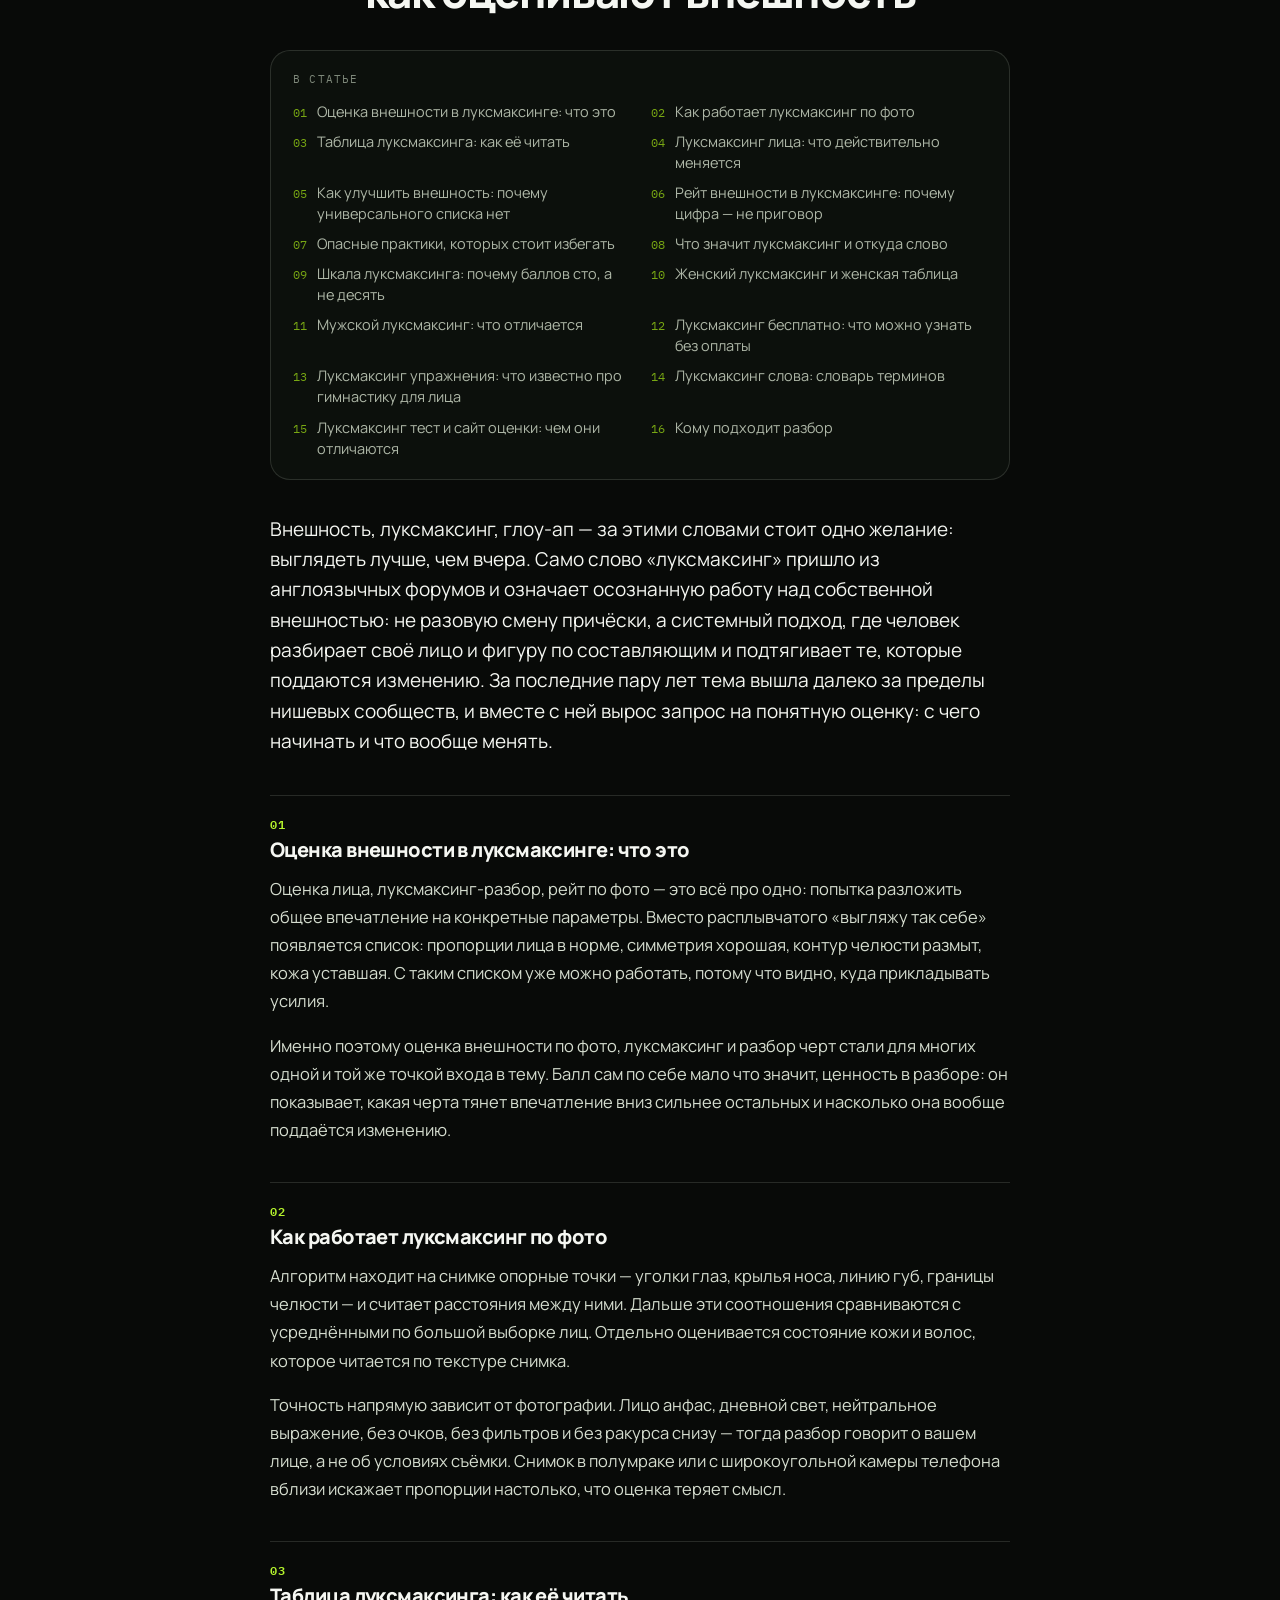
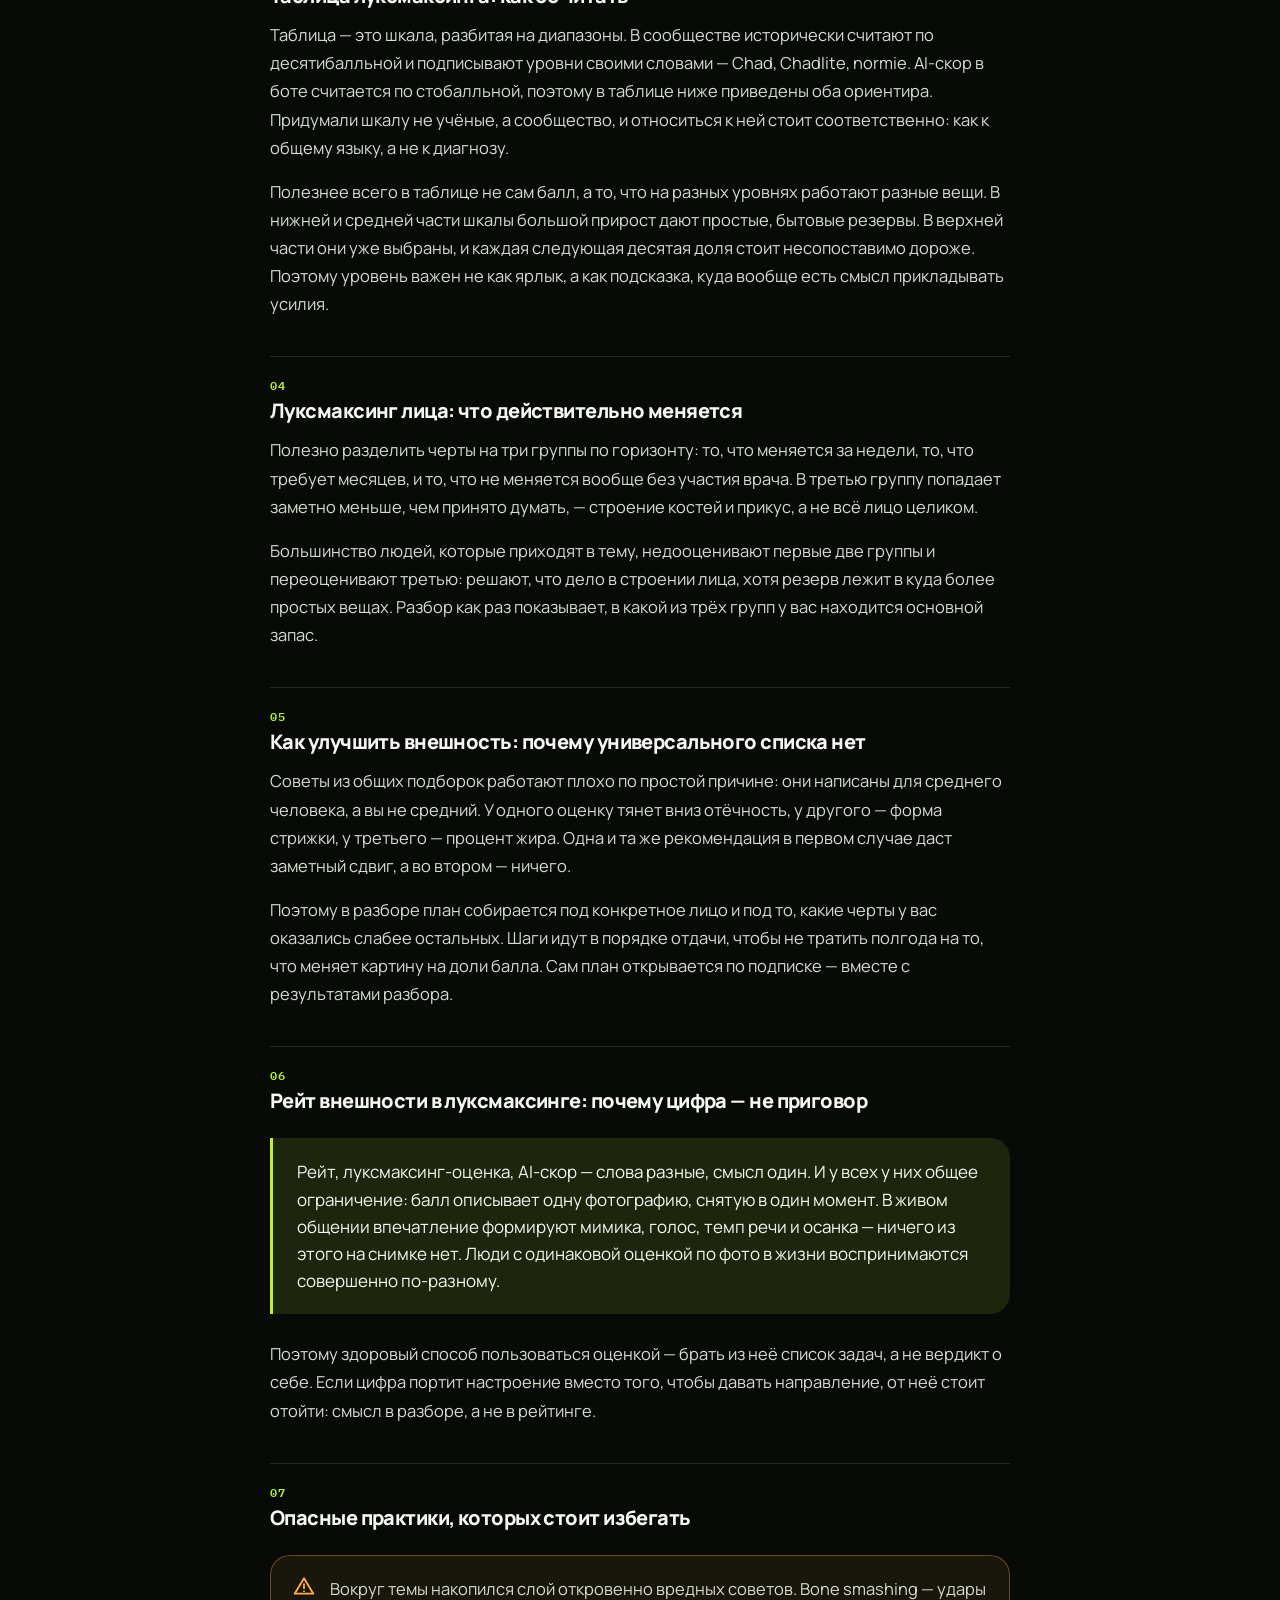
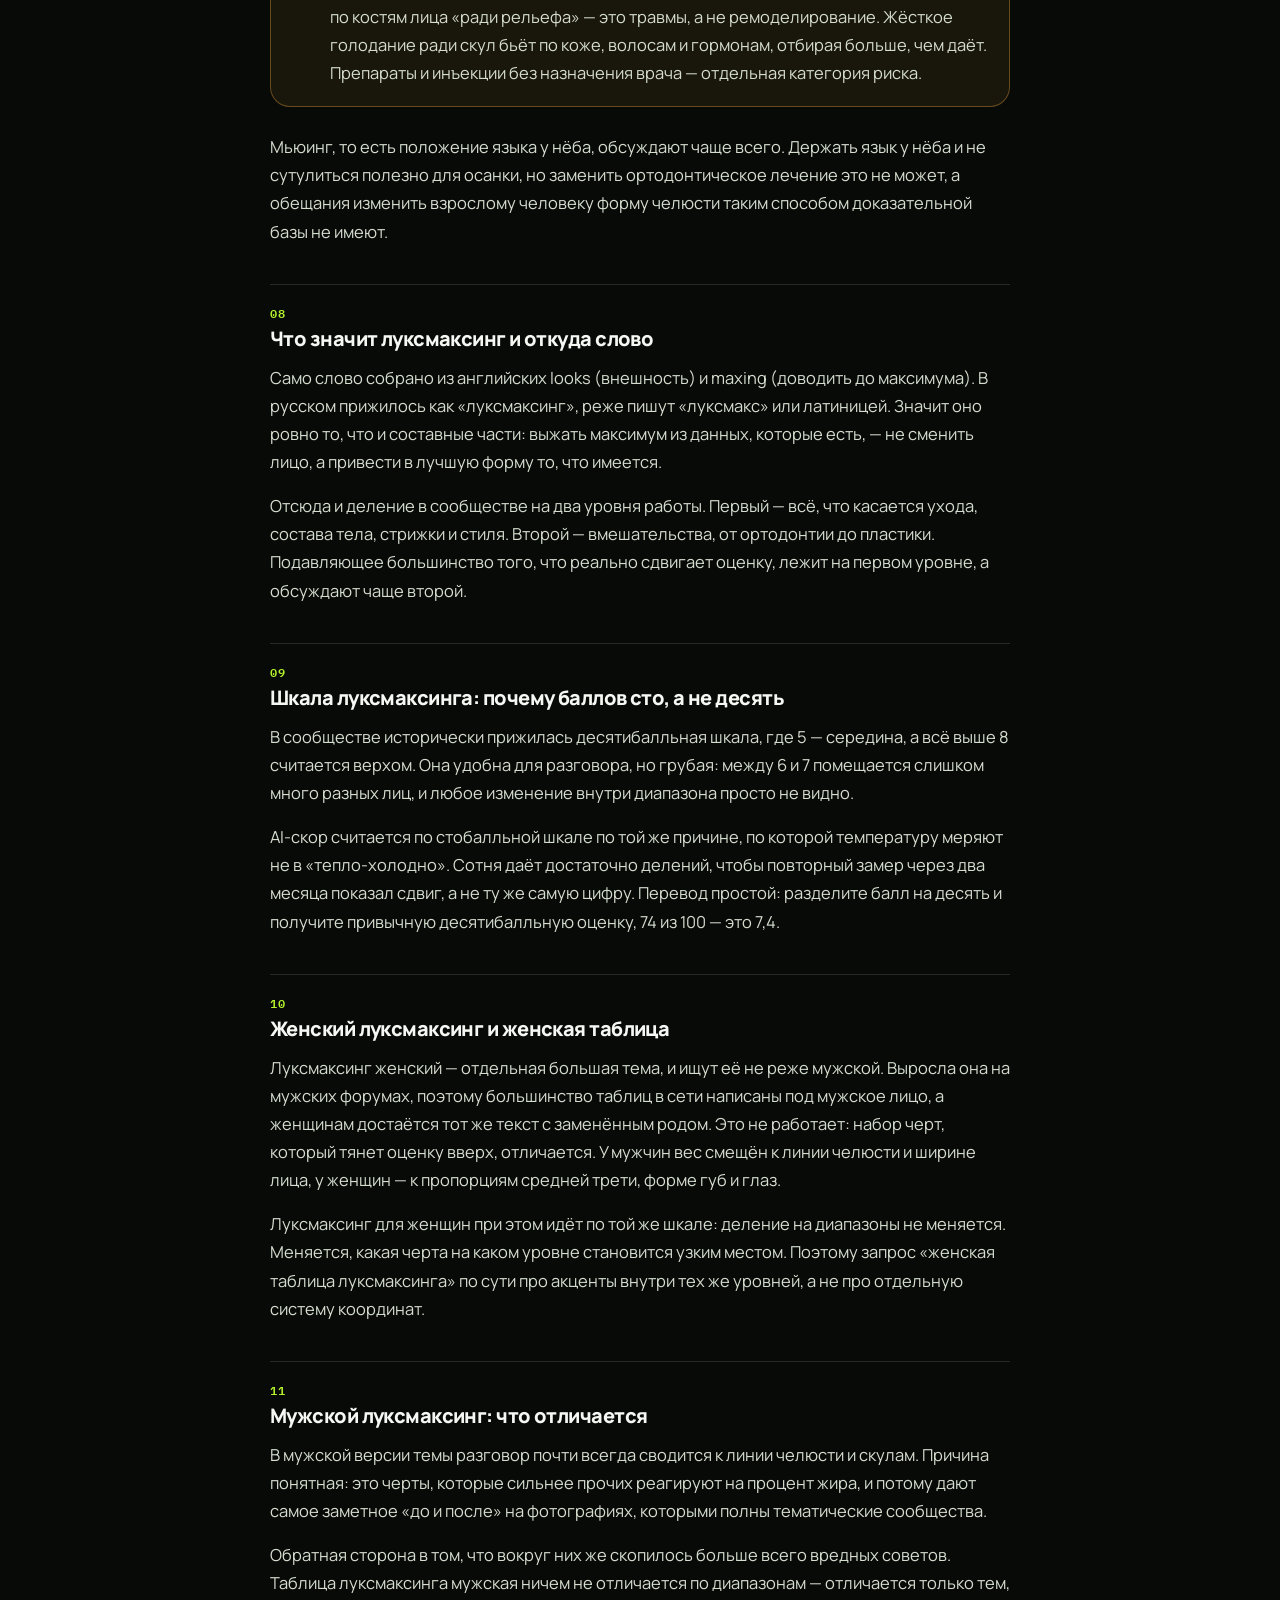
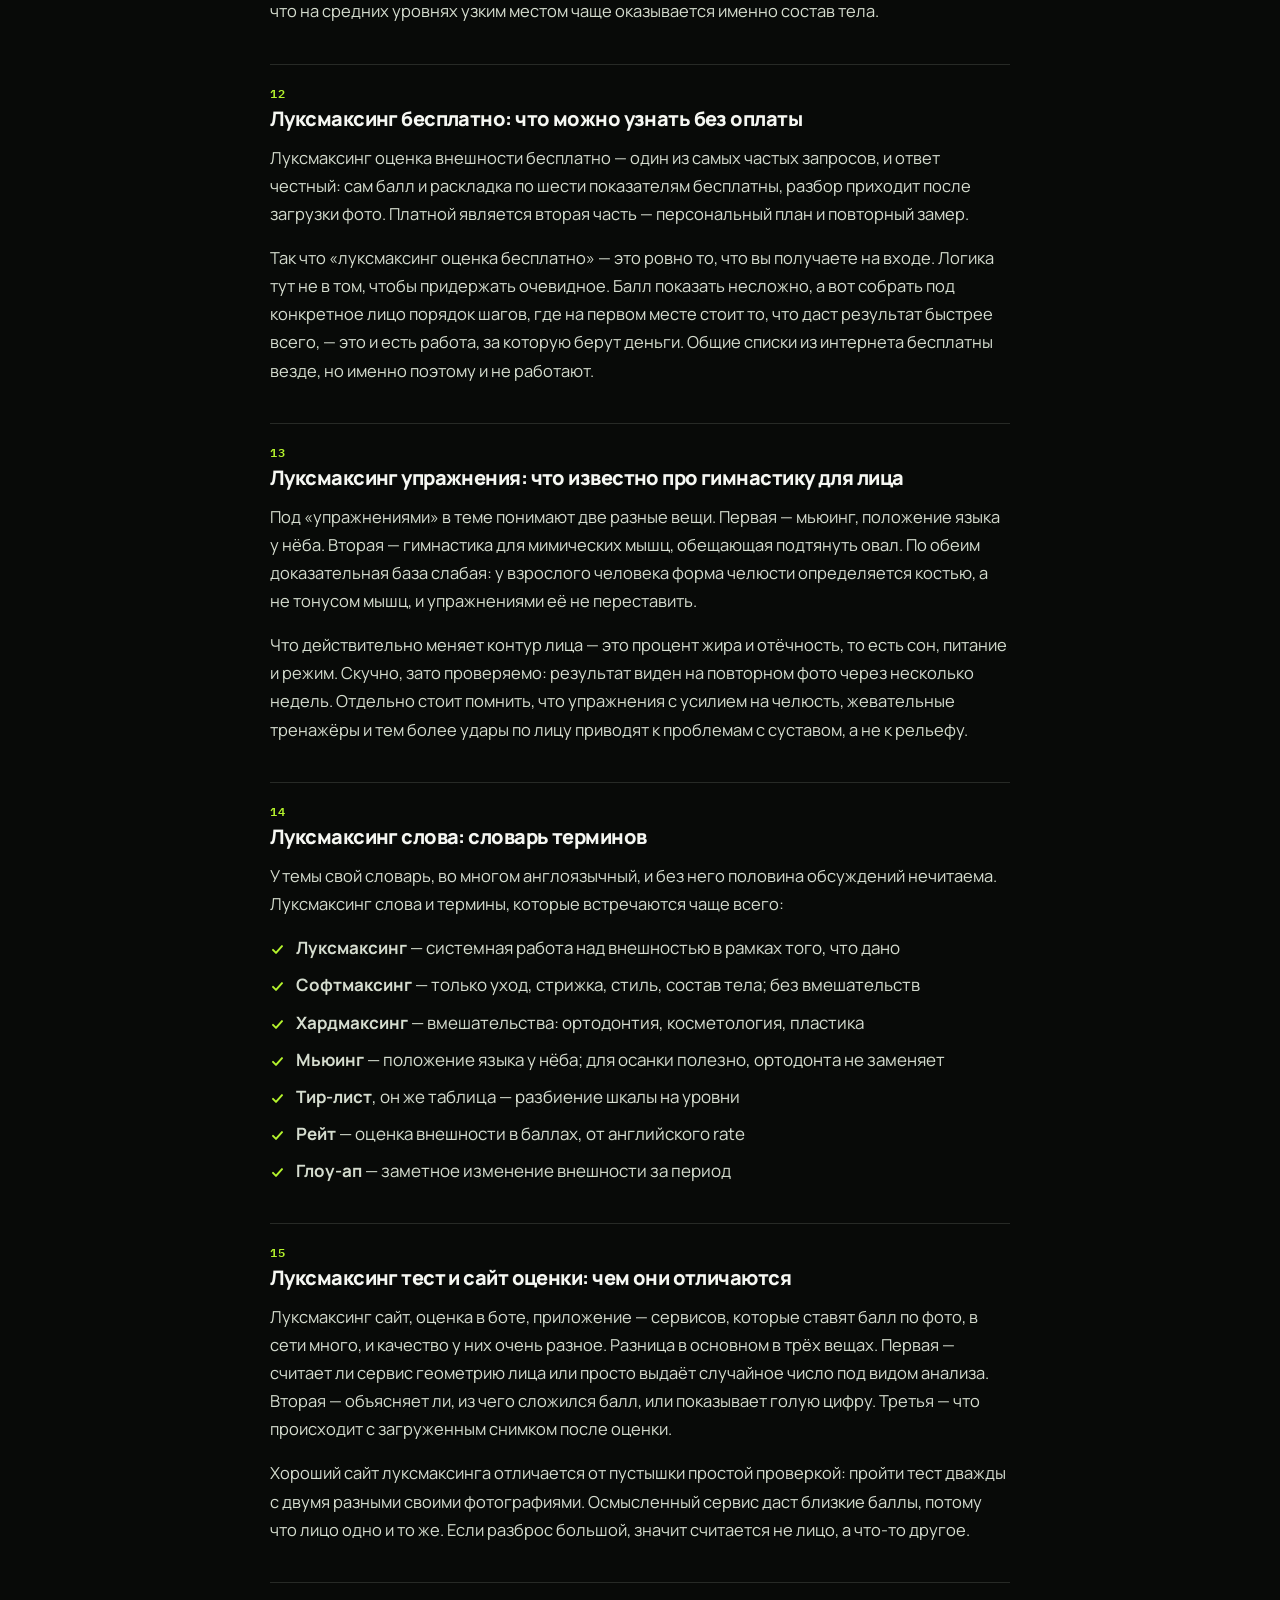
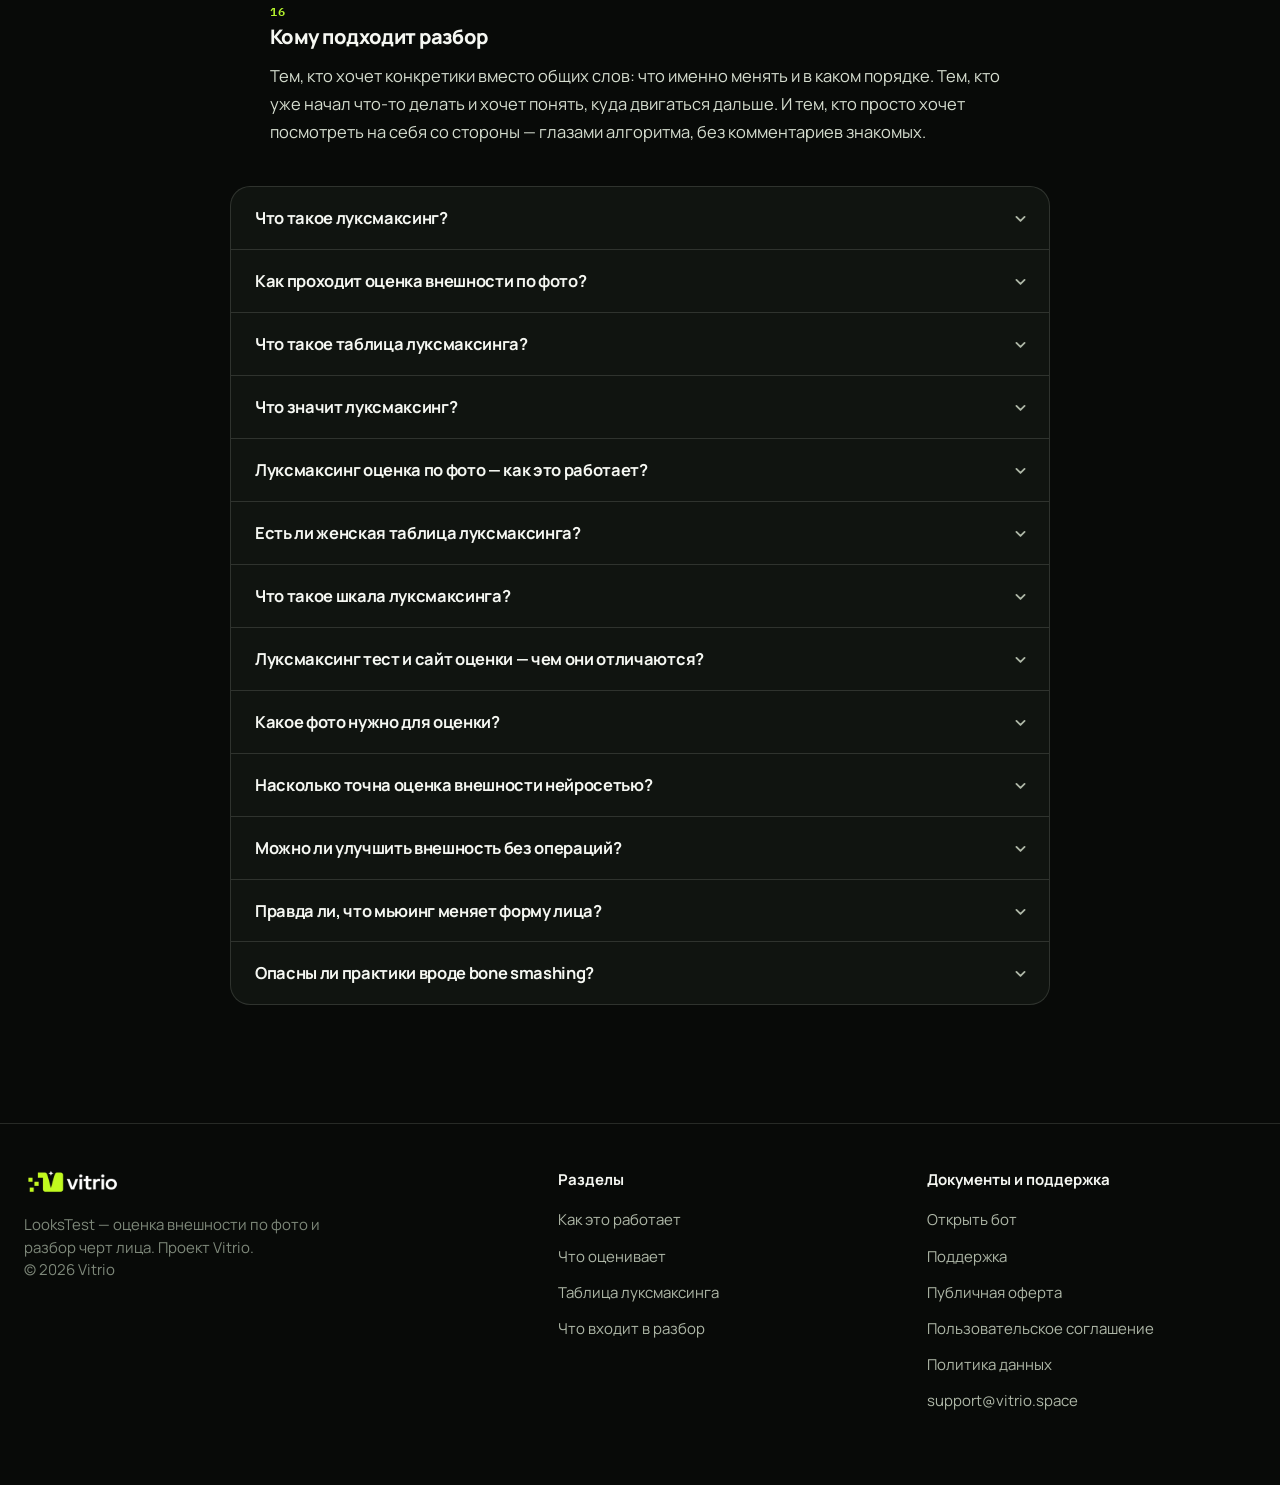
==== commit 85a07d01: "Differentiate the LooksTest demo and Telegram action" ====
--- a/index.html
+++ b/index.html
@@ -1,720 +1,722 @@
-<!DOCTYPE html>
-<html lang="ru">
-<head>
-<meta charset="UTF-8">
-<meta name="viewport" content="width=device-width, initial-scale=1.0">
-<meta name="theme-color" content="#080a08">
-<title>Луксмаксинг — оценка внешности по фото и разбор черт лица | LooksTest</title>
-<meta name="description" content="Луксмаксинг: оценка внешности по фото за минуту. Разбор пропорций лица, симметрии, линии челюсти и кожи, таблица луксмаксинга и персональный план улучшений.">
-<link rel="icon" type="image/png" href="img/favicon.png">
-<link rel="apple-touch-icon" href="img/favicon.png">
-<link rel="canonical" href="https://lookstest.ru/">
-<meta name="robots" content="index, follow, max-image-preview:large">
-<meta property="og:type" content="website">
-<meta property="og:url" content="https://lookstest.ru/">
-<meta property="og:site_name" content="LooksTest">
-<meta property="og:locale" content="ru_RU">
-<meta property="og:title" content="Луксмаксинг — оценка внешности по фото">
-<meta property="og:description" content="Разбор пропорций лица, симметрии, линии челюсти и кожи. Таблица луксмаксинга и персональный план улучшений.">
-<meta property="og:image" content="https://lookstest.ru/img/og.jpg">
-<meta property="og:image:width" content="1200">
-<meta property="og:image:height" content="630">
-<meta name="twitter:card" content="summary_large_image">
-<link rel="preconnect" href="https://fonts.googleapis.com">
-<link rel="preconnect" href="https://fonts.gstatic.com" crossorigin>
-<link rel="stylesheet" href="https://fonts.googleapis.com/css2?family=IBM+Plex+Mono:wght@500;600&family=Manrope:wght@400;500;600;700;800&display=swap">
-<link rel="stylesheet" href="style.css?v=18684505">
-<script src="app.js?v=8c96a0d3" defer></script>
-</head>
-<body>
-
-<!-- ============================ ШАПКА ============================ -->
-<header class="nav">
-  <div class="nav__bar">
-    <a class="logo" href="#top" aria-label="LooksTest — на главную">
-      <span class="logo__img"><img src="img/logo.webp" alt="Vitrio" width="260" height="77"><img src="img/logo.webp" alt="" aria-hidden="true" width="260" height="77"></span>
-    </a>
-
-    <nav class="nav__links" aria-label="Основная навигация">
-      <a href="#why">Как это работает</a>
-      <a href="#feat">Что оценивает</a>
-      <a href="#tiers">Таблица</a>
-      <a href="#plan">Что в разборе</a>
-    </nav>
-
-    <a class="btn btn--lime btn--sm nav__cta" data-cta href="https://t.me/LooksmaxScoreBot" target="_blank" rel="sponsored noopener">Пройти оценку</a>
-  </div>
-  <p class="nav__caption">LooksTest — оценка внешности по фото от Vitrio</p>
-</header>
-
-<main id="top">
-
-  <!-- ============================ HERO ============================ -->
-  <section class="hero">
-    <div class="shell hero__grid">
-      <div class="hero__copy">
-        <h1><span class="lime">Луксмаксинг</span>: оценка внешности по фото</h1>
-        <p class="hero__lead">
-          Загрузите фото — и получите AI-скор с разбором по шести показателям: гармония лица,
-          пропорции, симметрия, кожа, волосы и общий образ. Плюс персональный план, что улучшить первым и какой шаг
-          даст заметный результат быстрее всего.
-          <a data-cta href="https://t.me/LooksmaxScoreBot" target="_blank" rel="sponsored noopener">Попробуйте</a> — это занимает минуту.
-        </p>
-        <div class="hero__actions">
-          <a class="btn btn--lime" data-cta href="https://t.me/LooksmaxScoreBot" target="_blank" rel="sponsored noopener">Пройти оценку в Telegram</a>
-          <a class="btn btn--ghost" href="#tiers">Таблица луксмаксинга</a>
-        </div>
-      </div>
-
-      <div class="hero__media">
-        <span class="tag">Так выглядит разбор:</span>
-
-        <!-- Демо: силуэт со сканирующей линией и панель метрик.
-             Значения берутся из data-val, полосы и счётчик заводит app.js.
-             Цифры — пример разбора, а не чей-то реальный результат. -->
-        <div class="scan" id="heroScan" data-score="63">
-          <div class="scan__frame">
-            <div class="scan__stage">
-              <!-- Скобки и кольцо рисует CSS: в исходной картинке они были
-                   полупрозрачными и после вырезания фона рассыпались в шум.
-                   В картинке остался только бюст с сеткой на лице. -->
-              <span class="scan__corner" aria-hidden="true"></span>
-              <span class="scan__corner" aria-hidden="true"></span>
-              <span class="scan__corner" aria-hidden="true"></span>
-              <span class="scan__corner" aria-hidden="true"></span>
-
-              <svg class="scan__rings" viewBox="0 0 200 200" aria-hidden="true">
-                <circle cx="100" cy="100" r="88"/>
-                <circle cx="100" cy="100" r="79"/>
-                <path d="M100 4v13M100 183v13M4 100h13M183 100h13"/>
-              </svg>
-
-              <img class="scan__shot" src="img/scan-statue.png"
-                   alt="Разбор внешности: сетка опорных точек на лице античной статуи"
-                   width="440" height="612" fetchpriority="high" decoding="async">
-              <!-- Отдельный слой только с линиями сетки: свечение вешаем на него,
-                   иначе drop-shadow идёт по альфе и обводит весь силуэт бюста. -->
-              <img class="scan__glow" src="img/scan-mesh.png" alt=""
-                   width="440" height="612" decoding="async" aria-hidden="true">
-              <span class="scan__beam" aria-hidden="true"></span>
-            </div>
-
-            <div class="scan__head">
-              <div>
-                <p class="scan__title">AI-скор</p>
-                <p class="scan__sub">Визуальная оценка по готовому фото</p>
-              </div>
-              <p class="scan__score"><b data-role="score">0</b><span>/100</span></p>
-            </div>
-
-            <div class="scan__metrics">
-              <div class="scan__row" data-val="64">
-                <span class="scan__name">Гармония лица</span>
-                <span class="scan__val"><b data-role="num">0</b><i>/100</i></span>
-                <span class="scan__track"><span class="scan__fill"></span></span>
-              </div>
-              <div class="scan__row" data-val="62">
-                <span class="scan__name">Пропорции</span>
-                <span class="scan__val"><b data-role="num">0</b><i>/100</i></span>
-                <span class="scan__track"><span class="scan__fill"></span></span>
-              </div>
-              <div class="scan__row" data-val="61">
-                <span class="scan__name">Визуальная симметрия</span>
-                <span class="scan__val"><b data-role="num">0</b><i>/100</i></span>
-                <span class="scan__track"><span class="scan__fill"></span></span>
-              </div>
-              <div class="scan__row" data-val="65">
-                <span class="scan__name">Вид кожи</span>
-                <span class="scan__val"><b data-role="num">0</b><i>/100</i></span>
-                <span class="scan__track"><span class="scan__fill"></span></span>
-              </div>
-              <div class="scan__row" data-val="58">
-                <span class="scan__name">Волосы и форма</span>
-                <span class="scan__val"><b data-role="num">0</b><i>/100</i></span>
-                <span class="scan__track"><span class="scan__fill"></span></span>
-              </div>
-              <div class="scan__row" data-val="60">
-                <span class="scan__name">Общий образ</span>
-                <span class="scan__val"><b data-role="num">0</b><i>/100</i></span>
-                <span class="scan__track"><span class="scan__fill"></span></span>
-              </div>
-            </div>
-
-            <p class="scan__badge"><span>Уровень</span> <b>Chadlite</b></p>
-
-            <div class="scan__foot">
-              <button class="btn btn--lime scan__run" type="button">Запустить разбор</button>
-            </div>
-            <p class="scan__hint">Пример разбора. Ваш результат считается по вашему фото.</p>
-          </div>
-        </div>
-
-      </div>
-    </div>
-  </section>
-
-  <!-- ======================= КАК ЭТО РАБОТАЕТ ======================= -->
-  <!-- Не сетка карточек, а дорожка шагов: линия связывает их в
-       последовательность, иначе четыре плитки читаются как список
-       независимых пунктов. -->
-  <section class="section how" id="why">
-    <div class="shell">
-      <h2 class="section__title section__title--center">Как проходит оценка</h2>
-      <p class="section__lead">Четыре шага, всё внутри Telegram.</p>
-
-      <ol class="steps">
-        <li class="step">
-          <span class="step__no">01</span>
-          <div class="step__body">
-            <h3>Загрузите фото</h3>
-            <p>Подойдёт обычный снимок с телефона: лицо анфас, дневной свет, без фильтров и очков. Чем ровнее свет, тем точнее алгоритм видит черты.</p>
-            <span class="step__meta">1 минута</span>
-          </div>
-        </li>
-        <li class="step">
-          <span class="step__no">02</span>
-          <div class="step__body">
-            <h3>Алгоритм считает черты</h3>
-            <p>Разбор идёт по опорным точкам лица: соотношения третей, ширина к высоте, отклонения половин друг от друга. Из них складываются шесть показателей AI-скора.</p>
-            <span class="step__meta">автоматически</span>
-          </div>
-        </li>
-        <li class="step">
-          <span class="step__no">03</span>
-          <div class="step__body">
-            <h3>Получаете балл и разбор</h3>
-            <p>Не просто цифра: видно, какие черты вытягивают оценку вверх, а какие тянут вниз, и насколько сильно каждая влияет на общее впечатление.</p>
-            <span class="step__meta">сразу</span>
-          </div>
-        </li>
-        <li class="step">
-          <span class="step__no">04</span>
-          <div class="step__body">
-            <h3>Забираете план</h3>
-            <p>Шаги отсортированы по отдаче: что даст результат за месяц, а что требует года. Без осуждения и без обещаний чуда.</p>
-            <span class="step__meta">в отчёте</span>
-          </div>
-        </li>
-      </ol>
-
-      <div class="why__cta">
-        <a class="btn btn--lime" data-cta href="https://t.me/LooksmaxScoreBot" target="_blank" rel="sponsored noopener">Пройти оценку в Telegram</a>
-      </div>
-    </div>
-  </section>
-
-  <!-- ============================ ЧТО ОЦЕНИВАЕТ ============================ -->
-  <section class="section feat" id="feat">
-    <div class="shell">
-      <h2 class="section__title section__title--center">Что смотрит алгоритм при оценке внешности</h2>
-      <p class="section__lead">AI-скор складывается из шести показателей: гармония лица, пропорции, визуальная симметрия, вид кожи, волосы и форма, общий образ. Ниже — что за каждым из них стоит.</p>
-
-      <div class="feat__grid">
-        <article class="feat__card">
-          <span class="feat__no">01</span>
-          <span class="feat__icon"><svg viewBox="0 0 24 24"><path d="M3 8V5a2 2 0 012-2h3M16 3h3a2 2 0 012 2v3M21 16v3a2 2 0 01-2 2h-3M8 21H5a2 2 0 01-2-2v-3"/><circle cx="12" cy="12" r="3.2"/></svg></span>
-          <h3>Пропорции лица</h3>
-          <p>Соотношение верхней, средней и нижней третей, ширина лица к высоте, положение глаз и линии губ.</p>
-          <span class="feat__tag">Пропорции</span>
-        </article>
-
-        <article class="feat__card">
-          <span class="feat__no">02</span>
-          <span class="feat__icon"><svg viewBox="0 0 24 24"><path d="M12 3v18"/><path d="M5 8l7-5 7 5v8l-7 5-7-5z"/></svg></span>
-          <h3>Симметрия</h3>
-          <p>Насколько половины лица совпадают. Идеальной симметрии нет ни у кого — важна степень отклонения.</p>
-          <span class="feat__tag">Симметрия</span>
-        </article>
-
-        <article class="feat__card">
-          <span class="feat__no">03</span>
-          <span class="feat__icon"><svg viewBox="0 0 24 24"><path d="M5 5v6c0 4.4 3.1 8 7 8s7-3.6 7-8V5"/><path d="M9 12h6"/></svg></span>
-          <h3>Линия челюсти</h3>
-          <p>Чёткость контура и угол челюсти. Черта, которую сильнее всего меняет процент жира и отёчность.</p>
-          <span class="feat__tag">Пропорции</span>
-        </article>
-
-        <article class="feat__card">
-          <span class="feat__no">04</span>
-          <span class="feat__icon"><svg viewBox="0 0 24 24"><circle cx="12" cy="12" r="8.5"/><path d="M9 9.5h.01M15 9.5h.01M8.5 14.5c2.2 1.8 4.8 1.8 7 0"/></svg></span>
-          <h3>Кожа</h3>
-          <p>Ровность тона, следы усталости, воспаления. Самая подвижная характеристика: заметно меняется за недели.</p>
-          <span class="feat__tag">Вид кожи</span>
-        </article>
-
-        <article class="feat__card">
-          <span class="feat__no">05</span>
-          <span class="feat__icon"><svg viewBox="0 0 24 24"><path d="M4 15c0-6 3.6-10 8-10s8 4 8 10"/><path d="M4 15c1.5 2 3.5 3 8 3s6.5-1 8-3"/></svg></span>
-          <h3>Волосы и брови</h3>
-          <p>Форма стрижки относительно формы лица, линия роста волос, густота и форма бровей.</p>
-          <span class="feat__tag">Волосы и форма</span>
-        </article>
-
-        <article class="feat__card">
-          <span class="feat__no">06</span>
-          <span class="feat__icon"><svg viewBox="0 0 24 24"><path d="M12 3l1.9 4.6 4.6 1.9-4.6 1.9L12 16l-1.9-4.6L5.5 9.5l4.6-1.9z"/><path d="M18 16l.9 2.1 2.1.9-2.1.9L18 22l-.9-2.1-2.1-.9 2.1-.9z"/></svg></span>
-          <h3>Общая гармония</h3>
-          <p>Как черты работают вместе. Лицо с «неидеальными» отдельными параметрами часто читается лучше суммы частей.</p>
-          <span class="feat__tag">Общий образ</span>
-        </article>
-      </div>
-    </div>
-  </section>
-
-  <!-- ============================ ТАБЛИЦА ЛУКСМАКСИНГА ============================ -->
-  <section class="section tiers-section" id="tiers">
-    <div class="shell">
-      <h2 class="section__title section__title--center">Таблица луксмаксинга</h2>
-      <p class="section__lead">Шкала, по которой в сообществе принято раскладывать оценку внешности. Ниже — что обычно стоит за каждым диапазоном и какой шаг на этом уровне даёт больше всего.</p>
-
-      <!-- Шкала: клик по сегменту подсвечивает строку таблицы. Заводится в app.js. -->
-      <div class="ladder" id="ladder">
-        <p class="ladder__label">Куда попадает AI-скор</p>
-        <div class="ladder__strip" role="group" aria-label="Шкала AI-скора">
-          <button class="ladder__seg" type="button" data-tier="5" data-range="1–29"><span>1</span></button>
-          <button class="ladder__seg" type="button" data-tier="4" data-range="30–44"><span>30</span></button>
-          <button class="ladder__seg" type="button" data-tier="3" data-range="45–54"><span>45</span></button>
-          <button class="ladder__seg" type="button" data-tier="2" data-range="55–69"><span>55</span></button>
-          <button class="ladder__seg is-active" type="button" data-tier="1" data-range="70–84"><span>70</span></button>
-          <button class="ladder__seg" type="button" data-tier="0" data-range="85–100"><span>85</span></button>
-        </div>
-        <p class="ladder__out">Пример из разбора выше — <b>74</b>, это <span data-role="ladder-name">Chadlite</span></p>
-      </div>
-
-      <div class="tiers__wrap">
-        <table class="tiers">
-          <thead>
-            <tr>
-              <th scope="col">Уровень</th>
-              <th scope="col">В сообществе</th>
-              <th scope="col">AI-скор</th>
-              <th scope="col">Что за этим обычно стоит</th>
-            </tr>
-          </thead>
-          <tbody>
-            <tr data-tier="0">
-              <td class="tiers__band">Верхний</td>
-              <td class="tiers__slang">Chad</td>
-              <td class="tiers__score">85–100</td>
-              <td><p>Сильные пропорции, чёткий контур, ровная кожа. Внешность читается как выразительная почти на любом фото.</p></td>
-            </tr>
-            <tr data-tier="1">
-              <td class="tiers__band">Высокий</td>
-              <td class="tiers__slang">Chadlite</td>
-              <td class="tiers__score">70–84</td>
-              <td><p>Гармоничные черты, одна-две зоны слабее остальных. Часто вопрос ухоженности, а не строения.</p></td>
-            </tr>
-            <tr data-tier="2">
-              <td class="tiers__band">Выше среднего</td>
-              <td class="tiers__slang">High-tier normie</td>
-              <td class="tiers__score">55–69</td>
-              <td><p>Черты в норме, но общее впечатление размывают отёчность, усталая кожа или неподходящая причёска.</p></td>
-            </tr>
-            <tr data-tier="3">
-              <td class="tiers__band">Средний</td>
-              <td class="tiers__slang">Normie</td>
-              <td class="tiers__score">45–54</td>
-              <td><p>Диапазон, в который попадает большинство. Ничего не выделяется ни в плюс, ни в минус.</p></td>
-            </tr>
-            <tr data-tier="4">
-              <td class="tiers__band">Ниже среднего</td>
-              <td class="tiers__slang">Low-tier normie</td>
-              <td class="tiers__score">30–44</td>
-              <td><p>Несколько зон одновременно работают против: кожа, вес, причёска, состояние зубов.</p></td>
-            </tr>
-            <tr data-tier="5">
-              <td class="tiers__band">Начальный</td>
-              <td class="tiers__slang">Старт</td>
-              <td class="tiers__score">1–29</td>
-              <td><p>Как правило, речь не о строении лица, а о накопленных бытовых факторах — сне, питании, уходе.</p></td>
-            </tr>
-          </tbody>
-        </table>
-      </div>
-
-      <p class="tiers__note">Шкала — не медицинская и не объективная: это договорённость сообщества, удобная для разговора о конкретных чертах. Балл описывает фотографию, а не человека, и в жизни впечатление сильно правят мимика, голос и осанка, которых на снимке нет.</p>
-    </div>
-  </section>
-
-  <!-- ============================ ЧТО В РАЗБОРЕ ============================ -->
-  <!-- Подан как окно отчёта, а не как ещё одна сетка карточек: выше по
-       странице уже есть блок «Как проходит оценка» с такой же вёрсткой,
-       и рядом они читались как один и тот же блок дважды. -->
-  <section class="section plan-section" id="plan">
-    <div class="shell">
-      <h2 class="section__title section__title--center">Что вы получаете в разборе</h2>
-      <p class="section__lead">Отчёт приходит в Telegram сразу после загрузки фото.</p>
-
-      <div class="report">
-        <div class="report__bar">
-          <span class="report__dot" aria-hidden="true"></span>
-          <span class="report__dot" aria-hidden="true"></span>
-          <span class="report__dot" aria-hidden="true"></span>
-          <span class="report__path">looks_report.pdf</span>
-          <span class="report__state">готов</span>
-        </div>
-
-        <ul class="report__list">
-          <li class="report__item">
-            <span class="report__ico" aria-hidden="true">
-              <svg viewBox="0 0 20 20" fill="none" stroke="currentColor" stroke-width="2.6" stroke-linecap="round" stroke-linejoin="round"><path d="M4 10.5l4 4 8-9"/></svg>
-            </span>
-            <div class="report__body">
-              <h3>Балл и раскладка по чертам</h3>
-              <p>Не одна цифра, а разбор по каждому показателю: видно, что вытягивает оценку вверх, а что тянет вниз.</p>
-            </div>
-          </li>
-
-          <li class="report__item">
-            <span class="report__ico" aria-hidden="true">
-              <svg viewBox="0 0 20 20" fill="none" stroke="currentColor" stroke-width="2.6" stroke-linecap="round" stroke-linejoin="round"><path d="M4 10.5l4 4 8-9"/></svg>
-            </span>
-            <div class="report__body">
-              <h3>Уровень по шкале</h3>
-              <p>Куда ваш балл попадает в тир-листе и что обычно стоит за этим диапазоном.</p>
-            </div>
-          </li>
-
-          <li class="report__item">
-            <span class="report__ico" aria-hidden="true">
-              <svg viewBox="0 0 20 20" fill="none" stroke="currentColor" stroke-width="2.6" stroke-linecap="round" stroke-linejoin="round"><path d="M4 10.5l4 4 8-9"/></svg>
-            </span>
-            <div class="report__body">
-              <h3>Персональный план</h3>
-              <p>Конкретные шаги под ваше лицо, а не общий список из интернета. Отсортированы по отдаче: что заметно за месяц, что за полгода, а что не решается без специалиста.</p>
-            </div>
-          </li>
-
-          <li class="report__item">
-            <span class="report__ico" aria-hidden="true">
-              <svg viewBox="0 0 20 20" fill="none" stroke="currentColor" stroke-width="2.6" stroke-linecap="round" stroke-linejoin="round"><path d="M4 10.5l4 4 8-9"/></svg>
-            </span>
-            <div class="report__body">
-              <h3>Повторный замер</h3>
-              <p>Через время загружаете новое фото и сравниваете: видно, сдвинулись ли черты, над которыми вы работали.</p>
-            </div>
-          </li>
-        </ul>
-
-        <div class="report__foot">
-          <a class="btn btn--lime" data-cta href="https://t.me/LooksmaxScoreBot" target="_blank" rel="sponsored noopener">Узнать свой балл</a>
-        </div>
-      </div>
-    </div>
-  </section>
-
-  <!-- ============================ ТЕКСТ ДЛЯ ПОИСКА ============================ -->
-  <section class="section seo" id="about">
-    <div class="shell">
-      <h2 class="section__title section__title--center">Луксмаксинг: что это и как оценивают внешность</h2>
-
-      <nav class="seo__toc" aria-label="Содержание статьи">
-        <p class="seo__toc-title">В статье</p>
-        <div class="seo__toc-list">
-          <a href="#a1"><span>01</span>Оценка внешности в луксмаксинге: что это</a>
-          <a href="#a2"><span>02</span>Как работает луксмаксинг по фото</a>
-          <a href="#a3"><span>03</span>Таблица луксмаксинга: как её читать</a>
-          <a href="#a4"><span>04</span>Луксмаксинг лица: что действительно меняется</a>
-          <a href="#a5"><span>05</span>Как улучшить внешность: почему универсального списка нет</a>
-          <a href="#a6"><span>06</span>Рейт внешности в луксмаксинге: почему цифра — не приговор</a>
-          <a href="#a7"><span>07</span>Опасные практики, которых стоит избегать</a>
-          <a href="#a8"><span>08</span>Что значит луксмаксинг и откуда слово</a>
-          <a href="#a9"><span>09</span>Шкала луксмаксинга: почему баллов сто, а не десять</a>
-          <a href="#a10"><span>10</span>Женский луксмаксинг и женская таблица</a>
-          <a href="#a11"><span>11</span>Мужской луксмаксинг: что отличается</a>
-          <a href="#a12"><span>12</span>Луксмаксинг бесплатно: что можно узнать без оплаты</a>
-          <a href="#a13"><span>13</span>Луксмаксинг упражнения: что известно про гимнастику для лица</a>
-          <a href="#a14"><span>14</span>Луксмаксинг слова: словарь терминов</a>
-          <a href="#a15"><span>15</span>Луксмаксинг тест и сайт оценки: чем они отличаются</a>
-          <a href="#a16"><span>16</span>Кому подходит разбор</a>
-        </div>
-      </nav>
-
-      <div class="seo__body">
-        <p class="seo__lead-p">Внешность, луксмаксинг, глоу-ап — за этими словами стоит одно желание: выглядеть лучше, чем вчера. Само слово «луксмаксинг» пришло из англоязычных форумов и означает осознанную работу над собственной внешностью: не разовую смену причёски, а системный подход, где человек разбирает своё лицо и фигуру по составляющим и подтягивает те, которые поддаются изменению. За последние пару лет тема вышла далеко за пределы нишевых сообществ, и вместе с ней вырос запрос на понятную оценку: с чего начинать и что вообще менять.</p>
-
-        <h3 id="a1">Оценка внешности в луксмаксинге: что это</h3>
-        <p>Оценка лица, луксмаксинг-разбор, рейт по фото — это всё про одно: попытка разложить общее впечатление на конкретные параметры. Вместо расплывчатого «выгляжу так себе» появляется список: пропорции лица в норме, симметрия хорошая, контур челюсти размыт, кожа уставшая. С таким списком уже можно работать, потому что видно, куда прикладывать усилия.</p>
-        <p>Именно поэтому оценка внешности по фото, луксмаксинг и разбор черт стали для многих одной и той же точкой входа в тему. Балл сам по себе мало что значит, ценность в разборе: он показывает, какая черта тянет впечатление вниз сильнее остальных и насколько она вообще поддаётся изменению.</p>
-
-        <h3 id="a2">Как работает луксмаксинг по фото</h3>
-        <p>Алгоритм находит на снимке опорные точки — уголки глаз, крылья носа, линию губ, границы челюсти — и считает расстояния между ними. Дальше эти соотношения сравниваются с усреднёнными по большой выборке лиц. Отдельно оценивается состояние кожи и волос, которое читается по текстуре снимка.</p>
-        <p>Точность напрямую зависит от фотографии. Лицо анфас, дневной свет, нейтральное выражение, без очков, без фильтров и без ракурса снизу — тогда разбор говорит о вашем лице, а не об условиях съёмки. Снимок в полумраке или с широкоугольной камеры телефона вблизи искажает пропорции настолько, что оценка теряет смысл.</p>
-
-        <h3 id="a3">Таблица луксмаксинга: как её читать</h3>
-        <p>Таблица — это шкала, разбитая на диапазоны. В сообществе исторически считают по десятибалльной и подписывают уровни своими словами — Chad, Chadlite, normie. AI-скор в боте считается по стобалльной, поэтому в таблице ниже приведены оба ориентира. Придумали шкалу не учёные, а сообщество, и относиться к ней стоит соответственно: как к общему языку, а не к диагнозу.</p>
-        <p>Полезнее всего в таблице не сам балл, а то, что на разных уровнях работают разные вещи. В нижней и средней части шкалы большой прирост дают простые, бытовые резервы. В верхней части они уже выбраны, и каждая следующая десятая доля стоит несопоставимо дороже. Поэтому уровень важен не как ярлык, а как подсказка, куда вообще есть смысл прикладывать усилия.</p>
-
-        <h3 id="a4">Луксмаксинг лица: что действительно меняется</h3>
-        <p>Полезно разделить черты на три группы по горизонту: то, что меняется за недели, то, что требует месяцев, и то, что не меняется вообще без участия врача. В третью группу попадает заметно меньше, чем принято думать, — строение костей и прикус, а не всё лицо целиком.</p>
-        <p>Большинство людей, которые приходят в тему, недооценивают первые две группы и переоценивают третью: решают, что дело в строении лица, хотя резерв лежит в куда более простых вещах. Разбор как раз показывает, в какой из трёх групп у вас находится основной запас.</p>
-
-        <h3 id="a5">Как улучшить внешность: почему универсального списка нет</h3>
-        <p>Советы из общих подборок работают плохо по простой причине: они написаны для среднего человека, а вы не средний. У одного оценку тянет вниз отёчность, у другого — форма стрижки, у третьего — процент жира. Одна и та же рекомендация в первом случае даст заметный сдвиг, а во втором — ничего.</p>
-        <p>Поэтому в разборе план собирается под конкретное лицо и под то, какие черты у вас оказались слабее остальных. Шаги идут в порядке отдачи, чтобы не тратить полгода на то, что меняет картину на доли балла. Сам план открывается по подписке — вместе с результатами разбора.</p>
-
-        <h3 id="a6">Рейт внешности в луксмаксинге: почему цифра — не приговор</h3>
-        <blockquote class="seo__quote"><p>Рейт, луксмаксинг-оценка, AI-скор — слова разные, смысл один. И у всех у них общее ограничение: балл описывает одну фотографию, снятую в один момент. В живом общении впечатление формируют мимика, голос, темп речи и осанка — ничего из этого на снимке нет. Люди с одинаковой оценкой по фото в жизни воспринимаются совершенно по-разному.</p></blockquote>
-        <p>Поэтому здоровый способ пользоваться оценкой — брать из неё список задач, а не вердикт о себе. Если цифра портит настроение вместо того, чтобы давать направление, от неё стоит отойти: смысл в разборе, а не в рейтинге.</p>
-
-        <h3 id="a7">Опасные практики, которых стоит избегать</h3>
-        <div class="seo__warn">
-          <span class="seo__warn-ico" aria-hidden="true">
-            <svg viewBox="0 0 24 24" fill="none" stroke="currentColor" stroke-width="2" stroke-linecap="round" stroke-linejoin="round"><path d="M12 3.6L1.8 20.4h20.4z"/><path d="M12 10v4.4M12 17.6h.01"/></svg>
-          </span>
-          <p>Вокруг темы накопился слой откровенно вредных советов. Bone smashing — удары по костям лица «ради рельефа» — это травмы, а не ремоделирование. Жёсткое голодание ради скул бьёт по коже, волосам и гормонам, отбирая больше, чем даёт. Препараты и инъекции без назначения врача — отдельная категория риска.</p>
-        </div>
-        <p>Мьюинг, то есть положение языка у нёба, обсуждают чаще всего. Держать язык у нёба и не сутулиться полезно для осанки, но заменить ортодонтическое лечение это не может, а обещания изменить взрослому человеку форму челюсти таким способом доказательной базы не имеют.</p>
-
-        <h3 id="a8">Что значит луксмаксинг и откуда слово</h3>
-        <p>Само слово собрано из английских looks (внешность) и maxing (доводить до максимума). В русском прижилось как «луксмаксинг», реже пишут «луксмакс» или латиницей. Значит оно ровно то, что и составные части: выжать максимум из данных, которые есть, — не сменить лицо, а привести в лучшую форму то, что имеется.</p>
-        <p>Отсюда и деление в сообществе на два уровня работы. Первый — всё, что касается ухода, состава тела, стрижки и стиля. Второй — вмешательства, от ортодонтии до пластики. Подавляющее большинство того, что реально сдвигает оценку, лежит на первом уровне, а обсуждают чаще второй.</p>
-
-        <h3 id="a9">Шкала луксмаксинга: почему баллов сто, а не десять</h3>
-        <p>В сообществе исторически прижилась десятибалльная шкала, где 5 — середина, а всё выше 8 считается верхом. Она удобна для разговора, но грубая: между 6 и 7 помещается слишком много разных лиц, и любое изменение внутри диапазона просто не видно.</p>
-        <p>AI-скор считается по стобалльной шкале по той же причине, по которой температуру меряют не в «тепло-холодно». Сотня даёт достаточно делений, чтобы повторный замер через два месяца показал сдвиг, а не ту же самую цифру. Перевод простой: разделите балл на десять и получите привычную десятибалльную оценку, 74 из 100 — это 7,4.</p>
-
-        <h3 id="a10">Женский луксмаксинг и женская таблица</h3>
-        <p>Луксмаксинг женский — отдельная большая тема, и ищут её не реже мужской. Выросла она на мужских форумах, поэтому большинство таблиц в сети написаны под мужское лицо, а женщинам достаётся тот же текст с заменённым родом. Это не работает: набор черт, который тянет оценку вверх, отличается. У мужчин вес смещён к линии челюсти и ширине лица, у женщин — к пропорциям средней трети, форме губ и глаз.</p>
-        <p>Луксмаксинг для женщин при этом идёт по той же шкале: деление на диапазоны не меняется. Меняется, какая черта на каком уровне становится узким местом. Поэтому запрос «женская таблица луксмаксинга» по сути про акценты внутри тех же уровней, а не про отдельную систему координат.</p>
-
-        <h3 id="a11">Мужской луксмаксинг: что отличается</h3>
-        <p>В мужской версии темы разговор почти всегда сводится к линии челюсти и скулам. Причина понятная: это черты, которые сильнее прочих реагируют на процент жира, и потому дают самое заметное «до и после» на фотографиях, которыми полны тематические сообщества.</p>
-        <p>Обратная сторона в том, что вокруг них же скопилось больше всего вредных советов. Таблица луксмаксинга мужская ничем не отличается по диапазонам — отличается только тем, что на средних уровнях узким местом чаще оказывается именно состав тела.</p>
-
-        <h3 id="a12">Луксмаксинг бесплатно: что можно узнать без оплаты</h3>
-        <p>Луксмаксинг оценка внешности бесплатно — один из самых частых запросов, и ответ честный: сам балл и раскладка по шести показателям бесплатны, разбор приходит после загрузки фото. Платной является вторая часть — персональный план и повторный замер.</p>
-        <p>Так что «луксмаксинг оценка бесплатно» — это ровно то, что вы получаете на входе. Логика тут не в том, чтобы придержать очевидное. Балл показать несложно, а вот собрать под конкретное лицо порядок шагов, где на первом месте стоит то, что даст результат быстрее всего, — это и есть работа, за которую берут деньги. Общие списки из интернета бесплатны везде, но именно поэтому и не работают.</p>
-
-        <h3 id="a13">Луксмаксинг упражнения: что известно про гимнастику для лица</h3>
-        <p>Под «упражнениями» в теме понимают две разные вещи. Первая — мьюинг, положение языка у нёба. Вторая — гимнастика для мимических мышц, обещающая подтянуть овал. По обеим доказательная база слабая: у взрослого человека форма челюсти определяется костью, а не тонусом мышц, и упражнениями её не переставить.</p>
-        <p>Что действительно меняет контур лица — это процент жира и отёчность, то есть сон, питание и режим. Скучно, зато проверяемо: результат виден на повторном фото через несколько недель. Отдельно стоит помнить, что упражнения с усилием на челюсть, жевательные тренажёры и тем более удары по лицу приводят к проблемам с суставом, а не к рельефу.</p>
-
-        <h3 id="a14">Луксмаксинг слова: словарь терминов</h3>
-        <p>У темы свой словарь, во многом англоязычный, и без него половина обсуждений нечитаема. Луксмаксинг слова и термины, которые встречаются чаще всего:</p>
-        <ul class="seo__list">
-          <li><b>Луксмаксинг</b> — системная работа над внешностью в рамках того, что дано</li>
-          <li><b>Софтмаксинг</b> — только уход, стрижка, стиль, состав тела; без вмешательств</li>
-          <li><b>Хардмаксинг</b> — вмешательства: ортодонтия, косметология, пластика</li>
-          <li><b>Мьюинг</b> — положение языка у нёба; для осанки полезно, ортодонта не заменяет</li>
-          <li><b>Тир-лист</b>, он же таблица — разбиение шкалы на уровни</li>
-          <li><b>Рейт</b> — оценка внешности в баллах, от английского rate</li>
-          <li><b>Глоу-ап</b> — заметное изменение внешности за период</li>
-        </ul>
-
-        <h3 id="a15">Луксмаксинг тест и сайт оценки: чем они отличаются</h3>
-        <p>Луксмаксинг сайт, оценка в боте, приложение — сервисов, которые ставят балл по фото, в сети много, и качество у них очень разное. Разница в основном в трёх вещах. Первая — считает ли сервис геометрию лица или просто выдаёт случайное число под видом анализа. Вторая — объясняет ли, из чего сложился балл, или показывает голую цифру. Третья — что происходит с загруженным снимком после оценки.</p>
-        <p>Хороший сайт луксмаксинга отличается от пустышки простой проверкой: пройти тест дважды с двумя разными своими фотографиями. Осмысленный сервис даст близкие баллы, потому что лицо одно и то же. Если разброс большой, значит считается не лицо, а что-то другое.</p>
-
-        <h3 id="a16">Кому подходит разбор</h3>
-        <p>Тем, кто хочет конкретики вместо общих слов: что именно менять и в каком порядке. Тем, кто уже начал что-то делать и хочет понять, куда двигаться дальше. И тем, кто просто хочет посмотреть на себя со стороны — глазами алгоритма, без комментариев знакомых.</p>
-      </div>
-
-      <div class="faq">
-        <details class="faq-item">
-          <summary>Что такое луксмаксинг?</summary>
-          <div class="answer"><p>Осознанная и системная работа над внешностью: лицо и фигура разбираются по отдельным характеристикам, и человек подтягивает те из них, которые поддаются изменению — от ухода за кожей и стрижки до состава тела.</p></div>
-        </details>
-        <details class="faq-item">
-          <summary>Как проходит оценка внешности по фото?</summary>
-          <div class="answer"><p>Алгоритм находит на снимке опорные точки лица и считает соотношения между ними: пропорции третей, симметрию, линию челюсти. Отдельно оценивает состояние кожи и волос. На выходе — AI-скор по стобалльной шкале и разбор по шести показателям.</p></div>
-        </details>
-        <details class="faq-item">
-          <summary>Что такое таблица луксмаксинга?</summary>
-          <div class="answer"><p>Шкала, разбитая на диапазоны, которой в сообществе пользуются для разговора об оценке: Chad, Chadlite, normie и так далее. Она не медицинская и не объективная — это общий язык, а не диагноз. Полезна тем, что на разных уровнях работают разные шаги.</p></div>
-        </details>
-        <details class="faq-item">
-          <summary>Что значит луксмаксинг?</summary>
-          <div class="answer"><p>Слово собрано из английских looks (внешность) и maxing (доводить до максимума). Означает системную работу над внешностью в рамках того, что дано: не смену лица, а приведение в лучшую форму того, что есть — от ухода и состава тела до стрижки и стиля.</p></div>
-        </details>
-        <details class="faq-item">
-          <summary>Луксмаксинг оценка по фото — как это работает?</summary>
-          <div class="answer"><p>Алгоритм находит на снимке опорные точки лица и считает соотношения между ними, затем сравнивает их с усреднёнными по большой выборке. На выходе AI-скор по стобалльной шкале и раскладка по шести показателям: гармония лица, пропорции, визуальная симметрия, вид кожи, волосы и форма, общий образ.</p></div>
-        </details>
-        <details class="faq-item">
-          <summary>Есть ли женская таблица луксмаксинга?</summary>
-          <div class="answer"><p>Шкала и деление на диапазоны одинаковые для всех. Отличается то, какая черта на каком уровне становится узким местом: у мужчин вес смещён к линии челюсти и ширине лица, у женщин — к пропорциям средней трети, форме губ и глаз.</p></div>
-        </details>
-        <details class="faq-item">
-          <summary>Что такое шкала луксмаксинга?</summary>
-          <div class="answer"><p>Разбиение оценки на уровни. В сообществе прижилась десятибалльная шкала, AI-скор считает по стобалльной — в ней больше делений, поэтому повторный замер показывает сдвиг, а не ту же цифру. Перевод простой: 74 из 100 это 7,4 из 10.</p></div>
-        </details>
-        <details class="faq-item">
-          <summary>Луксмаксинг тест и сайт оценки — чем они отличаются?</summary>
-          <div class="answer"><p>Качеством того, что считается. Одни сервисы разбирают геометрию лица и объясняют, из чего сложился балл, другие показывают голую цифру. Простая проверка: пройдите тест дважды с разными своими фотографиями — у осмысленного сервиса баллы будут близкими.</p></div>
-        </details>
-        <details class="faq-item">
-          <summary>Какое фото нужно для оценки?</summary>
-          <div class="answer"><p>Лицо анфас, дневной свет, нейтральное выражение, без очков, фильтров и съёмки снизу. Обычного снимка с телефона достаточно. Кадр в полумраке или с близкого расстояния искажает пропорции, и разбор теряет смысл.</p></div>
-        </details>
-        <details class="faq-item">
-          <summary>Насколько точна оценка внешности нейросетью?</summary>
-          <div class="answer"><p>Алгоритм надёжно считает геометрию — пропорции и симметрию. Восприятие красоты этим не исчерпывается: оно зависит от культуры, мимики и контекста, которых на фото нет. Разбор по чертам полезнее, чем сама цифра.</p></div>
-        </details>
-        <details class="faq-item">
-          <summary>Можно ли улучшить внешность без операций?</summary>
-          <div class="answer"><p>Да, и в большинстве случаев резерв тут больше, чем кажется: значительная часть того, что формирует впечатление, меняется без всяких вмешательств. Какие именно черты поддаются в вашем случае и в каком порядке за них браться — это и показывает разбор.</p></div>
-        </details>
-        <details class="faq-item">
-          <summary>Правда ли, что мьюинг меняет форму лица?</summary>
-          <div class="answer"><p>Держать язык у нёба и не сутулиться полезно для осанки, но доказательной базы, что это меняет форму челюсти у взрослого человека, нет. Ортодонтические задачи решает ортодонт.</p></div>
-        </details>
-        <details class="faq-item">
-          <summary>Опасны ли практики вроде bone smashing?</summary>
-          <div class="answer"><p>Да. Удары по костям лица приводят к травмам, а не к рельефу. Жёсткое голодание ради скул бьёт по коже, волосам и гормонам. Препараты без назначения врача — отдельный риск. Ничего из этого не входит в разумную работу над внешностью.</p></div>
-        </details>
-      </div>
-    </div>
-  </section>
-
-</main>
-
-<!-- ============================ ПОДВАЛ ============================ -->
-<footer class="footer">
-  <div class="shell footer__grid">
-    <div>
-      <a class="logo" href="#top" aria-label="LooksTest">
-        <span class="logo__img"><img src="img/logo.webp" alt="Vitrio" width="260" height="77" loading="lazy"><img src="img/logo.webp" alt="" aria-hidden="true" width="260" height="77" loading="lazy"></span>
-      </a>
-      <p class="footer__about">LooksTest — оценка внешности по фото и разбор черт лица. Проект Vitrio.<br>© 2026 Vitrio</p>
-    </div>
-
-    <div>
-      <h4>Разделы</h4>
-      <ul>
-        <li><a href="#why">Как это работает</a></li>
-        <li><a href="#feat">Что оценивает</a></li>
-        <li><a href="#tiers">Таблица луксмаксинга</a></li>
-        <li><a href="#plan">Что входит в разбор</a></li>
-      </ul>
-    </div>
-
-    <div>
-      <h4>Документы и поддержка</h4>
-      <ul>
-        <li><a href="https://t.me/LooksmaxScoreBot" target="_blank" rel="sponsored noopener">Открыть бот</a></li>
-        <li><a href="https://studio.vitrio.space/support" rel="nofollow noopener" target="_blank">Поддержка</a></li>
-        <li><a href="https://vitrio.space/offer" rel="nofollow noopener" target="_blank">Публичная оферта</a></li>
-        <li><a href="https://vitrio.space/agreement" rel="nofollow noopener" target="_blank">Пользовательское соглашение</a></li>
-        <li><a href="https://vitrio.space/privacy" rel="nofollow noopener" target="_blank">Политика данных</a></li>
-        <li><a href="mailto:support@vitrio.space">support@vitrio.space</a></li>
-      </ul>
-    </div>
-  </div>
-</footer>
-
-<script type="application/ld+json">
-{
-  "@context": "https://schema.org",
-  "@type": "FAQPage",
-  "mainEntity": [
-    {
-      "@type": "Question",
-      "name": "Что такое луксмаксинг?",
-      "acceptedAnswer": {
-        "@type": "Answer",
-        "text": "Осознанная и системная работа над внешностью: лицо и фигура разбираются по отдельным характеристикам, и человек подтягивает те из них, которые поддаются изменению — от ухода за кожей и стрижки до состава тела."
-      }
-    },
-    {
-      "@type": "Question",
-      "name": "Как проходит оценка внешности по фото?",
-      "acceptedAnswer": {
-        "@type": "Answer",
-        "text": "Алгоритм находит на снимке опорные точки лица и считает соотношения между ними: пропорции третей, симметрию, линию челюсти. Отдельно оценивает состояние кожи и волос. На выходе — балл и разбор по каждой характеристике."
-      }
-    },
-    {
-      "@type": "Question",
-      "name": "Что такое таблица луксмаксинга?",
-      "acceptedAnswer": {
-        "@type": "Answer",
-        "text": "Шкала, разбитая на диапазоны, которой в сообществе пользуются для разговора об оценке: Chad, Chadlite, normie и так далее. Она не медицинская и не объективная — это общий язык, а не диагноз. Полезна тем, что на разных уровнях работают разные шаги."
-      }
-    },
-    {
-      "@type": "Question",
-      "name": "Что значит луксмаксинг?",
-      "acceptedAnswer": {
-        "@type": "Answer",
-        "text": "Слово собрано из английских looks (внешность) и maxing (доводить до максимума). Означает системную работу над внешностью в рамках того, что дано: не смену лица, а приведение в лучшую форму того, что есть — от ухода и состава тела до стрижки и стиля."
-      }
-    },
-    {
-      "@type": "Question",
-      "name": "Луксмаксинг оценка по фото — как это работает?",
-      "acceptedAnswer": {
-        "@type": "Answer",
-        "text": "Алгоритм находит на снимке опорные точки лица и считает соотношения между ними, затем сравнивает их с усреднёнными по большой выборке. На выходе AI-скор по стобалльной шкале и раскладка по шести показателям: гармония лица, пропорции, визуальная симметрия, вид кожи, волосы и форма, общий образ."
-      }
-    },
-    {
-      "@type": "Question",
-      "name": "Есть ли женская таблица луксмаксинга?",
-      "acceptedAnswer": {
-        "@type": "Answer",
-        "text": "Шкала и деление на диапазоны одинаковые для всех. Отличается то, какая черта на каком уровне становится узким местом: у мужчин вес смещён к линии челюсти и ширине лица, у женщин — к пропорциям средней трети, форме губ и глаз."
-      }
-    },
-    {
-      "@type": "Question",
-      "name": "Что такое шкала луксмаксинга?",
-      "acceptedAnswer": {
-        "@type": "Answer",
-        "text": "Разбиение оценки на уровни. В сообществе прижилась десятибалльная шкала, AI-скор считает по стобалльной — в ней больше делений, поэтому повторный замер показывает сдвиг, а не ту же цифру. Перевод простой: 74 из 100 это 7,4 из 10."
-      }
-    },
-    {
-      "@type": "Question",
-      "name": "Луксмаксинг тест и сайт оценки — чем они отличаются?",
-      "acceptedAnswer": {
-        "@type": "Answer",
-        "text": "Качеством того, что считается. Одни сервисы разбирают геометрию лица и объясняют, из чего сложился балл, другие показывают голую цифру. Простая проверка: пройдите тест дважды с разными своими фотографиями — у осмысленного сервиса баллы будут близкими."
-      }
-    },
-    {
-      "@type": "Question",
-      "name": "Какое фото нужно для оценки?",
-      "acceptedAnswer": {
-        "@type": "Answer",
-        "text": "Лицо анфас, дневной свет, нейтральное выражение, без очков, фильтров и съёмки снизу. Обычного снимка с телефона достаточно. Кадр в полумраке или с близкого расстояния искажает пропорции, и разбор теряет смысл."
-      }
-    },
-    {
-      "@type": "Question",
-      "name": "Насколько точна оценка внешности нейросетью?",
-      "acceptedAnswer": {
-        "@type": "Answer",
-        "text": "Алгоритм надёжно считает геометрию — пропорции и симметрию. Восприятие красоты этим не исчерпывается: оно зависит от культуры, мимики и контекста, которых на фото нет. Разбор по чертам полезнее, чем сама цифра."
-      }
-    },
-    {
-      "@type": "Question",
-      "name": "Можно ли улучшить внешность без операций?",
-      "acceptedAnswer": {
-        "@type": "Answer",
-        "text": "Да, и в большинстве случаев резерв тут больше, чем кажется: значительная часть того, что формирует впечатление, меняется без всяких вмешательств. Какие именно черты поддаются в вашем случае и в каком порядке за них браться — это показывает разбор."
-      }
-    },
-    {
-      "@type": "Question",
-      "name": "Правда ли, что мьюинг меняет форму лица?",
-      "acceptedAnswer": {
-        "@type": "Answer",
-        "text": "Держать язык у нёба и не сутулиться полезно для осанки, но доказательной базы, что это меняет форму челюсти у взрослого человека, нет. Ортодонтические задачи решает ортодонт."
-      }
-    },
-    {
-      "@type": "Question",
-      "name": "Опасны ли практики вроде bone smashing?",
-      "acceptedAnswer": {
-        "@type": "Answer",
-        "text": "Да. Удары по костям лица приводят к травмам, а не к рельефу. Жёсткое голодание ради скул бьёт по коже, волосам и гормонам. Препараты без назначения врача — отдельный риск. Ничего из этого не входит в разумную работу над внешностью."
-      }
-    }
-  ]
-}
-</script>
-
-</body>
-</html>
+<!DOCTYPE html>
+<html lang="ru">
+<head>
+<meta charset="UTF-8">
+<meta name="viewport" content="width=device-width, initial-scale=1.0">
+<meta name="theme-color" content="#080a08">
+<title>Луксмаксинг — оценка внешности по фото и разбор черт лица | LooksTest</title>
+<meta name="description" content="Луксмаксинг: оценка внешности по фото за минуту. Разбор пропорций лица, симметрии, линии челюсти и кожи, таблица луксмаксинга и персональный план улучшений.">
+<link rel="icon" type="image/png" href="img/favicon.png">
+<link rel="apple-touch-icon" href="img/favicon.png">
+<link rel="canonical" href="https://luksmaksing.ru/">
+<meta name="robots" content="index, follow, max-image-preview:large">
+<meta property="og:type" content="website">
+<meta property="og:url" content="https://luksmaksing.ru/">
+<meta property="og:site_name" content="LooksTest">
+<meta property="og:locale" content="ru_RU">
+<meta property="og:title" content="Луксмаксинг — оценка внешности по фото">
+<meta property="og:description" content="Разбор пропорций лица, симметрии, линии челюсти и кожи. Таблица луксмаксинга и персональный план улучшений.">
+<meta property="og:image" content="https://luksmaksing.ru/img/og.jpg">
+<meta property="og:image:width" content="1200">
+<meta property="og:image:height" content="630">
+<meta name="twitter:card" content="summary_large_image">
+<link rel="preconnect" href="https://fonts.googleapis.com">
+<link rel="preconnect" href="https://fonts.gstatic.com" crossorigin>
+<link rel="stylesheet" href="https://fonts.googleapis.com/css2?family=IBM+Plex+Mono:wght@500;600&family=Manrope:wght@400;500;600;700;800&display=swap">
+<link rel="stylesheet" href="style.css?v=4eddd9c6">
+<script src="app.js?v=e4c140fe" defer></script>
+<!-- Yandex.Metrika counter --><script type="text/javascript">(function(m,e,t,r,i,k,a){m[i]=m[i]||function(){(m[i].a=m[i].a||[]).push(arguments)};m[i].l=1*new Date();for(var j=0;j<document.scripts.length;j++){if(document.scripts[j].src===r){return;}}k=e.createElement(t),a=e.getElementsByTagName(t)[0],k.async=1,k.src=r,a.parentNode.insertBefore(k,a)})(window,document,"script","https://mc.yandex.ru/metrika/tag.js?id=113894062","ym");ym(113894062,"init",{ssr:true,webvisor:false,clickmap:true,ecommerce:"dataLayer",accurateTrackBounce:true,trackLinks:true});</script><noscript><div><img src="https://mc.yandex.ru/watch/113894062" style="position:absolute;left:-9999px;" alt=""></div></noscript><!-- /Yandex.Metrika counter -->
+</head>
+<body>
+
+<!-- ============================ ШАПКА ============================ -->
+<header class="nav">
+  <div class="nav__bar">
+    <a class="logo" href="#top" aria-label="LooksTest — на главную">
+      <span class="logo__img"><img src="img/logo.webp" alt="Vitrio" width="260" height="77"><img src="img/logo.webp" alt="" aria-hidden="true" width="260" height="77"></span>
+    </a>
+
+    <nav class="nav__links" aria-label="Основная навигация">
+      <a href="#why">Как это работает</a>
+      <a href="#feat">Что оценивает</a>
+      <a href="#tiers">Таблица</a>
+      <a href="#plan">Что в разборе</a>
+    </nav>
+
+    <a class="btn btn--lime btn--sm nav__cta" data-cta href="https://t.me/LooksmaxScoreBot" target="_blank" rel="sponsored noopener">Пройти оценку</a>
+  </div>
+  <p class="nav__caption">LooksTest — оценка внешности по фото от Vitrio</p>
+</header>
+
+<main id="top">
+
+  <!-- ============================ HERO ============================ -->
+  <section class="hero">
+    <div class="shell hero__grid">
+      <div class="hero__copy">
+        <h1><span class="lime">Луксмаксинг</span>: оценка внешности по фото</h1>
+        <p class="hero__lead">
+          Загрузите фото — и получите AI-скор с разбором по шести показателям: гармония лица,
+          пропорции, симметрия, кожа, волосы и общий образ. Плюс персональный план, что улучшить первым и какой шаг
+          даст заметный результат быстрее всего.
+          <a data-cta href="https://t.me/LooksmaxScoreBot" target="_blank" rel="sponsored noopener">Попробуйте</a> — это занимает минуту.
+        </p>
+        <div class="hero__actions">
+          <a class="btn btn--lime" data-cta href="https://t.me/LooksmaxScoreBot" target="_blank" rel="sponsored noopener">Пройти оценку в Telegram</a>
+          <a class="btn btn--ghost" href="#tiers">Таблица луксмаксинга</a>
+        </div>
+      </div>
+
+      <div class="hero__media">
+        <span class="tag">Так выглядит разбор:</span>
+
+        <!-- Демо: силуэт со сканирующей линией и панель метрик.
+             Значения берутся из data-val, полосы и счётчик заводит app.js.
+             Цифры — пример разбора, а не чей-то реальный результат. -->
+        <div class="scan" id="heroScan" data-score="63">
+          <div class="scan__frame">
+            <div class="scan__stage">
+              <!-- Скобки и кольцо рисует CSS: в исходной картинке они были
+                   полупрозрачными и после вырезания фона рассыпались в шум.
+                   В картинке остался только бюст с сеткой на лице. -->
+              <span class="scan__corner" aria-hidden="true"></span>
+              <span class="scan__corner" aria-hidden="true"></span>
+              <span class="scan__corner" aria-hidden="true"></span>
+              <span class="scan__corner" aria-hidden="true"></span>
+
+              <svg class="scan__rings" viewBox="0 0 200 200" aria-hidden="true">
+                <circle cx="100" cy="100" r="88"/>
+                <circle cx="100" cy="100" r="79"/>
+                <path d="M100 4v13M100 183v13M4 100h13M183 100h13"/>
+              </svg>
+
+              <img class="scan__shot" src="img/scan-statue.png"
+                   alt="Разбор внешности: сетка опорных точек на лице античной статуи"
+                   width="440" height="612" fetchpriority="high" decoding="async">
+              <!-- Отдельный слой только с линиями сетки: свечение вешаем на него,
+                   иначе drop-shadow идёт по альфе и обводит весь силуэт бюста. -->
+              <img class="scan__glow" src="img/scan-mesh.png" alt=""
+                   width="440" height="612" decoding="async" aria-hidden="true">
+              <span class="scan__beam" aria-hidden="true"></span>
+            </div>
+
+            <div class="scan__head">
+              <div>
+                <p class="scan__title">AI-скор</p>
+                <p class="scan__sub">Визуальная оценка по готовому фото</p>
+              </div>
+              <p class="scan__score"><b data-role="score">0</b><span>/100</span></p>
+            </div>
+
+            <div class="scan__metrics">
+              <div class="scan__row" data-val="64">
+                <span class="scan__name">Гармония лица</span>
+                <span class="scan__val"><b data-role="num">0</b><i>/100</i></span>
+                <span class="scan__track"><span class="scan__fill"></span></span>
+              </div>
+              <div class="scan__row" data-val="62">
+                <span class="scan__name">Пропорции</span>
+                <span class="scan__val"><b data-role="num">0</b><i>/100</i></span>
+                <span class="scan__track"><span class="scan__fill"></span></span>
+              </div>
+              <div class="scan__row" data-val="61">
+                <span class="scan__name">Визуальная симметрия</span>
+                <span class="scan__val"><b data-role="num">0</b><i>/100</i></span>
+                <span class="scan__track"><span class="scan__fill"></span></span>
+              </div>
+              <div class="scan__row" data-val="65">
+                <span class="scan__name">Вид кожи</span>
+                <span class="scan__val"><b data-role="num">0</b><i>/100</i></span>
+                <span class="scan__track"><span class="scan__fill"></span></span>
+              </div>
+              <div class="scan__row" data-val="58">
+                <span class="scan__name">Волосы и форма</span>
+                <span class="scan__val"><b data-role="num">0</b><i>/100</i></span>
+                <span class="scan__track"><span class="scan__fill"></span></span>
+              </div>
+              <div class="scan__row" data-val="60">
+                <span class="scan__name">Общий образ</span>
+                <span class="scan__val"><b data-role="num">0</b><i>/100</i></span>
+                <span class="scan__track"><span class="scan__fill"></span></span>
+              </div>
+            </div>
+
+            <p class="scan__badge"><span>Уровень</span> <b>Chadlite</b></p>
+
+            <div class="scan__foot">
+              <button class="btn btn--lime scan__run" type="button">Посмотреть пример</button>
+              <a class="btn btn--lime scan__photo-cta" data-cta href="https://t.me/LooksmaxScoreBot" target="_blank" rel="sponsored noopener" hidden>Оценить своё фото в Telegram</a>
+            </div>
+            <p class="scan__hint">Пример разбора. Ваш результат считается по вашему фото.</p>
+          </div>
+        </div>
+
+      </div>
+    </div>
+  </section>
+
+  <!-- ======================= КАК ЭТО РАБОТАЕТ ======================= -->
+  <!-- Не сетка карточек, а дорожка шагов: линия связывает их в
+       последовательность, иначе четыре плитки читаются как список
+       независимых пунктов. -->
+  <section class="section how" id="why">
+    <div class="shell">
+      <h2 class="section__title section__title--center">Как проходит оценка</h2>
+      <p class="section__lead">Четыре шага, всё внутри Telegram.</p>
+
+      <ol class="steps">
+        <li class="step">
+          <span class="step__no">01</span>
+          <div class="step__body">
+            <h3>Загрузите фото</h3>
+            <p>Подойдёт обычный снимок с телефона: лицо анфас, дневной свет, без фильтров и очков. Чем ровнее свет, тем точнее алгоритм видит черты.</p>
+            <span class="step__meta">1 минута</span>
+          </div>
+        </li>
+        <li class="step">
+          <span class="step__no">02</span>
+          <div class="step__body">
+            <h3>Алгоритм считает черты</h3>
+            <p>Разбор идёт по опорным точкам лица: соотношения третей, ширина к высоте, отклонения половин друг от друга. Из них складываются шесть показателей AI-скора.</p>
+            <span class="step__meta">автоматически</span>
+          </div>
+        </li>
+        <li class="step">
+          <span class="step__no">03</span>
+          <div class="step__body">
+            <h3>Получаете балл и разбор</h3>
+            <p>Не просто цифра: видно, какие черты вытягивают оценку вверх, а какие тянут вниз, и насколько сильно каждая влияет на общее впечатление.</p>
+            <span class="step__meta">сразу</span>
+          </div>
+        </li>
+        <li class="step">
+          <span class="step__no">04</span>
+          <div class="step__body">
+            <h3>Забираете план</h3>
+            <p>Шаги отсортированы по отдаче: что даст результат за месяц, а что требует года. Без осуждения и без обещаний чуда.</p>
+            <span class="step__meta">в отчёте</span>
+          </div>
+        </li>
+      </ol>
+
+      <div class="why__cta">
+        <a class="btn btn--lime" data-cta href="https://t.me/LooksmaxScoreBot" target="_blank" rel="sponsored noopener">Пройти оценку в Telegram</a>
+      </div>
+    </div>
+  </section>
+
+  <!-- ============================ ЧТО ОЦЕНИВАЕТ ============================ -->
+  <section class="section feat" id="feat">
+    <div class="shell">
+      <h2 class="section__title section__title--center">Что смотрит алгоритм при оценке внешности</h2>
+      <p class="section__lead">AI-скор складывается из шести показателей: гармония лица, пропорции, визуальная симметрия, вид кожи, волосы и форма, общий образ. Ниже — что за каждым из них стоит.</p>
+
+      <div class="feat__grid">
+        <article class="feat__card">
+          <span class="feat__no">01</span>
+          <span class="feat__icon"><svg viewBox="0 0 24 24"><path d="M3 8V5a2 2 0 012-2h3M16 3h3a2 2 0 012 2v3M21 16v3a2 2 0 01-2 2h-3M8 21H5a2 2 0 01-2-2v-3"/><circle cx="12" cy="12" r="3.2"/></svg></span>
+          <h3>Пропорции лица</h3>
+          <p>Соотношение верхней, средней и нижней третей, ширина лица к высоте, положение глаз и линии губ.</p>
+          <span class="feat__tag">Пропорции</span>
+        </article>
+
+        <article class="feat__card">
+          <span class="feat__no">02</span>
+          <span class="feat__icon"><svg viewBox="0 0 24 24"><path d="M12 3v18"/><path d="M5 8l7-5 7 5v8l-7 5-7-5z"/></svg></span>
+          <h3>Симметрия</h3>
+          <p>Насколько половины лица совпадают. Идеальной симметрии нет ни у кого — важна степень отклонения.</p>
+          <span class="feat__tag">Симметрия</span>
+        </article>
+
+        <article class="feat__card">
+          <span class="feat__no">03</span>
+          <span class="feat__icon"><svg viewBox="0 0 24 24"><path d="M5 5v6c0 4.4 3.1 8 7 8s7-3.6 7-8V5"/><path d="M9 12h6"/></svg></span>
+          <h3>Линия челюсти</h3>
+          <p>Чёткость контура и угол челюсти. Черта, которую сильнее всего меняет процент жира и отёчность.</p>
+          <span class="feat__tag">Пропорции</span>
+        </article>
+
+        <article class="feat__card">
+          <span class="feat__no">04</span>
+          <span class="feat__icon"><svg viewBox="0 0 24 24"><circle cx="12" cy="12" r="8.5"/><path d="M9 9.5h.01M15 9.5h.01M8.5 14.5c2.2 1.8 4.8 1.8 7 0"/></svg></span>
+          <h3>Кожа</h3>
+          <p>Ровность тона, следы усталости, воспаления. Самая подвижная характеристика: заметно меняется за недели.</p>
+          <span class="feat__tag">Вид кожи</span>
+        </article>
+
+        <article class="feat__card">
+          <span class="feat__no">05</span>
+          <span class="feat__icon"><svg viewBox="0 0 24 24"><path d="M4 15c0-6 3.6-10 8-10s8 4 8 10"/><path d="M4 15c1.5 2 3.5 3 8 3s6.5-1 8-3"/></svg></span>
+          <h3>Волосы и брови</h3>
+          <p>Форма стрижки относительно формы лица, линия роста волос, густота и форма бровей.</p>
+          <span class="feat__tag">Волосы и форма</span>
+        </article>
+
+        <article class="feat__card">
+          <span class="feat__no">06</span>
+          <span class="feat__icon"><svg viewBox="0 0 24 24"><path d="M12 3l1.9 4.6 4.6 1.9-4.6 1.9L12 16l-1.9-4.6L5.5 9.5l4.6-1.9z"/><path d="M18 16l.9 2.1 2.1.9-2.1.9L18 22l-.9-2.1-2.1-.9 2.1-.9z"/></svg></span>
+          <h3>Общая гармония</h3>
+          <p>Как черты работают вместе. Лицо с «неидеальными» отдельными параметрами часто читается лучше суммы частей.</p>
+          <span class="feat__tag">Общий образ</span>
+        </article>
+      </div>
+    </div>
+  </section>
+
+  <!-- ============================ ТАБЛИЦА ЛУКСМАКСИНГА ============================ -->
+  <section class="section tiers-section" id="tiers">
+    <div class="shell">
+      <h2 class="section__title section__title--center">Таблица луксмаксинга</h2>
+      <p class="section__lead">Шкала, по которой в сообществе принято раскладывать оценку внешности. Ниже — что обычно стоит за каждым диапазоном и какой шаг на этом уровне даёт больше всего.</p>
+
+      <!-- Шкала: клик по сегменту подсвечивает строку таблицы. Заводится в app.js. -->
+      <div class="ladder" id="ladder">
+        <p class="ladder__label">Куда попадает AI-скор</p>
+        <div class="ladder__strip" role="group" aria-label="Шкала AI-скора">
+          <button class="ladder__seg" type="button" data-tier="5" data-range="1–29"><span>1</span></button>
+          <button class="ladder__seg" type="button" data-tier="4" data-range="30–44"><span>30</span></button>
+          <button class="ladder__seg" type="button" data-tier="3" data-range="45–54"><span>45</span></button>
+          <button class="ladder__seg" type="button" data-tier="2" data-range="55–69"><span>55</span></button>
+          <button class="ladder__seg is-active" type="button" data-tier="1" data-range="70–84"><span>70</span></button>
+          <button class="ladder__seg" type="button" data-tier="0" data-range="85–100"><span>85</span></button>
+        </div>
+        <p class="ladder__out">Пример из разбора выше — <b>74</b>, это <span data-role="ladder-name">Chadlite</span></p>
+      </div>
+
+      <div class="tiers__wrap">
+        <table class="tiers">
+          <thead>
+            <tr>
+              <th scope="col">Уровень</th>
+              <th scope="col">В сообществе</th>
+              <th scope="col">AI-скор</th>
+              <th scope="col">Что за этим обычно стоит</th>
+            </tr>
+          </thead>
+          <tbody>
+            <tr data-tier="0">
+              <td class="tiers__band">Верхний</td>
+              <td class="tiers__slang">Chad</td>
+              <td class="tiers__score">85–100</td>
+              <td><p>Сильные пропорции, чёткий контур, ровная кожа. Внешность читается как выразительная почти на любом фото.</p></td>
+            </tr>
+            <tr data-tier="1">
+              <td class="tiers__band">Высокий</td>
+              <td class="tiers__slang">Chadlite</td>
+              <td class="tiers__score">70–84</td>
+              <td><p>Гармоничные черты, одна-две зоны слабее остальных. Часто вопрос ухоженности, а не строения.</p></td>
+            </tr>
+            <tr data-tier="2">
+              <td class="tiers__band">Выше среднего</td>
+              <td class="tiers__slang">High-tier normie</td>
+              <td class="tiers__score">55–69</td>
+              <td><p>Черты в норме, но общее впечатление размывают отёчность, усталая кожа или неподходящая причёска.</p></td>
+            </tr>
+            <tr data-tier="3">
+              <td class="tiers__band">Средний</td>
+              <td class="tiers__slang">Normie</td>
+              <td class="tiers__score">45–54</td>
+              <td><p>Диапазон, в который попадает большинство. Ничего не выделяется ни в плюс, ни в минус.</p></td>
+            </tr>
+            <tr data-tier="4">
+              <td class="tiers__band">Ниже среднего</td>
+              <td class="tiers__slang">Low-tier normie</td>
+              <td class="tiers__score">30–44</td>
+              <td><p>Несколько зон одновременно работают против: кожа, вес, причёска, состояние зубов.</p></td>
+            </tr>
+            <tr data-tier="5">
+              <td class="tiers__band">Начальный</td>
+              <td class="tiers__slang">Старт</td>
+              <td class="tiers__score">1–29</td>
+              <td><p>Как правило, речь не о строении лица, а о накопленных бытовых факторах — сне, питании, уходе.</p></td>
+            </tr>
+          </tbody>
+        </table>
+      </div>
+
+      <p class="tiers__note">Шкала — не медицинская и не объективная: это договорённость сообщества, удобная для разговора о конкретных чертах. Балл описывает фотографию, а не человека, и в жизни впечатление сильно правят мимика, голос и осанка, которых на снимке нет.</p>
+    </div>
+  </section>
+
+  <!-- ============================ ЧТО В РАЗБОРЕ ============================ -->
+  <!-- Подан как окно отчёта, а не как ещё одна сетка карточек: выше по
+       странице уже есть блок «Как проходит оценка» с такой же вёрсткой,
+       и рядом они читались как один и тот же блок дважды. -->
+  <section class="section plan-section" id="plan">
+    <div class="shell">
+      <h2 class="section__title section__title--center">Что вы получаете в разборе</h2>
+      <p class="section__lead">Отчёт приходит в Telegram сразу после загрузки фото.</p>
+
+      <div class="report">
+        <div class="report__bar">
+          <span class="report__dot" aria-hidden="true"></span>
+          <span class="report__dot" aria-hidden="true"></span>
+          <span class="report__dot" aria-hidden="true"></span>
+          <span class="report__path">looks_report.pdf</span>
+          <span class="report__state">готов</span>
+        </div>
+
+        <ul class="report__list">
+          <li class="report__item">
+            <span class="report__ico" aria-hidden="true">
+              <svg viewBox="0 0 20 20" fill="none" stroke="currentColor" stroke-width="2.6" stroke-linecap="round" stroke-linejoin="round"><path d="M4 10.5l4 4 8-9"/></svg>
+            </span>
+            <div class="report__body">
+              <h3>Балл и раскладка по чертам</h3>
+              <p>Не одна цифра, а разбор по каждому показателю: видно, что вытягивает оценку вверх, а что тянет вниз.</p>
+            </div>
+          </li>
+
+          <li class="report__item">
+            <span class="report__ico" aria-hidden="true">
+              <svg viewBox="0 0 20 20" fill="none" stroke="currentColor" stroke-width="2.6" stroke-linecap="round" stroke-linejoin="round"><path d="M4 10.5l4 4 8-9"/></svg>
+            </span>
+            <div class="report__body">
+              <h3>Уровень по шкале</h3>
+              <p>Куда ваш балл попадает в тир-листе и что обычно стоит за этим диапазоном.</p>
+            </div>
+          </li>
+
+          <li class="report__item">
+            <span class="report__ico" aria-hidden="true">
+              <svg viewBox="0 0 20 20" fill="none" stroke="currentColor" stroke-width="2.6" stroke-linecap="round" stroke-linejoin="round"><path d="M4 10.5l4 4 8-9"/></svg>
+            </span>
+            <div class="report__body">
+              <h3>Персональный план</h3>
+              <p>Конкретные шаги под ваше лицо, а не общий список из интернета. Отсортированы по отдаче: что заметно за месяц, что за полгода, а что не решается без специалиста.</p>
+            </div>
+          </li>
+
+          <li class="report__item">
+            <span class="report__ico" aria-hidden="true">
+              <svg viewBox="0 0 20 20" fill="none" stroke="currentColor" stroke-width="2.6" stroke-linecap="round" stroke-linejoin="round"><path d="M4 10.5l4 4 8-9"/></svg>
+            </span>
+            <div class="report__body">
+              <h3>Повторный замер</h3>
+              <p>Через время загружаете новое фото и сравниваете: видно, сдвинулись ли черты, над которыми вы работали.</p>
+            </div>
+          </li>
+        </ul>
+
+        <div class="report__foot">
+          <a class="btn btn--lime" data-cta href="https://t.me/LooksmaxScoreBot" target="_blank" rel="sponsored noopener">Узнать свой балл</a>
+        </div>
+      </div>
+    </div>
+  </section>
+
+  <!-- ============================ ТЕКСТ ДЛЯ ПОИСКА ============================ -->
+  <section class="section seo" id="about">
+    <div class="shell">
+      <h2 class="section__title section__title--center">Луксмаксинг: что это и как оценивают внешность</h2>
+
+      <nav class="seo__toc" aria-label="Содержание статьи">
+        <p class="seo__toc-title">В статье</p>
+        <div class="seo__toc-list">
+          <a href="#a1"><span>01</span>Оценка внешности в луксмаксинге: что это</a>
+          <a href="#a2"><span>02</span>Как работает луксмаксинг по фото</a>
+          <a href="#a3"><span>03</span>Таблица луксмаксинга: как её читать</a>
+          <a href="#a4"><span>04</span>Луксмаксинг лица: что действительно меняется</a>
+          <a href="#a5"><span>05</span>Как улучшить внешность: почему универсального списка нет</a>
+          <a href="#a6"><span>06</span>Рейт внешности в луксмаксинге: почему цифра — не приговор</a>
+          <a href="#a7"><span>07</span>Опасные практики, которых стоит избегать</a>
+          <a href="#a8"><span>08</span>Что значит луксмаксинг и откуда слово</a>
+          <a href="#a9"><span>09</span>Шкала луксмаксинга: почему баллов сто, а не десять</a>
+          <a href="#a10"><span>10</span>Женский луксмаксинг и женская таблица</a>
+          <a href="#a11"><span>11</span>Мужской луксмаксинг: что отличается</a>
+          <a href="#a12"><span>12</span>Луксмаксинг бесплатно: что можно узнать без оплаты</a>
+          <a href="#a13"><span>13</span>Луксмаксинг упражнения: что известно про гимнастику для лица</a>
+          <a href="#a14"><span>14</span>Луксмаксинг слова: словарь терминов</a>
+          <a href="#a15"><span>15</span>Луксмаксинг тест и сайт оценки: чем они отличаются</a>
+          <a href="#a16"><span>16</span>Кому подходит разбор</a>
+        </div>
+      </nav>
+
+      <div class="seo__body">
+        <p class="seo__lead-p">Внешность, луксмаксинг, глоу-ап — за этими словами стоит одно желание: выглядеть лучше, чем вчера. Само слово «луксмаксинг» пришло из англоязычных форумов и означает осознанную работу над собственной внешностью: не разовую смену причёски, а системный подход, где человек разбирает своё лицо и фигуру по составляющим и подтягивает те, которые поддаются изменению. За последние пару лет тема вышла далеко за пределы нишевых сообществ, и вместе с ней вырос запрос на понятную оценку: с чего начинать и что вообще менять.</p>
+
+        <h3 id="a1">Оценка внешности в луксмаксинге: что это</h3>
+        <p>Оценка лица, луксмаксинг-разбор, рейт по фото — это всё про одно: попытка разложить общее впечатление на конкретные параметры. Вместо расплывчатого «выгляжу так себе» появляется список: пропорции лица в норме, симметрия хорошая, контур челюсти размыт, кожа уставшая. С таким списком уже можно работать, потому что видно, куда прикладывать усилия.</p>
+        <p>Именно поэтому оценка внешности по фото, луксмаксинг и разбор черт стали для многих одной и той же точкой входа в тему. Балл сам по себе мало что значит, ценность в разборе: он показывает, какая черта тянет впечатление вниз сильнее остальных и насколько она вообще поддаётся изменению.</p>
+
+        <h3 id="a2">Как работает луксмаксинг по фото</h3>
+        <p>Алгоритм находит на снимке опорные точки — уголки глаз, крылья носа, линию губ, границы челюсти — и считает расстояния между ними. Дальше эти соотношения сравниваются с усреднёнными по большой выборке лиц. Отдельно оценивается состояние кожи и волос, которое читается по текстуре снимка.</p>
+        <p>Точность напрямую зависит от фотографии. Лицо анфас, дневной свет, нейтральное выражение, без очков, без фильтров и без ракурса снизу — тогда разбор говорит о вашем лице, а не об условиях съёмки. Снимок в полумраке или с широкоугольной камеры телефона вблизи искажает пропорции настолько, что оценка теряет смысл.</p>
+
+        <h3 id="a3">Таблица луксмаксинга: как её читать</h3>
+        <p>Таблица — это шкала, разбитая на диапазоны. В сообществе исторически считают по десятибалльной и подписывают уровни своими словами — Chad, Chadlite, normie. AI-скор в боте считается по стобалльной, поэтому в таблице ниже приведены оба ориентира. Придумали шкалу не учёные, а сообщество, и относиться к ней стоит соответственно: как к общему языку, а не к диагнозу.</p>
+        <p>Полезнее всего в таблице не сам балл, а то, что на разных уровнях работают разные вещи. В нижней и средней части шкалы большой прирост дают простые, бытовые резервы. В верхней части они уже выбраны, и каждая следующая десятая доля стоит несопоставимо дороже. Поэтому уровень важен не как ярлык, а как подсказка, куда вообще есть смысл прикладывать усилия.</p>
+
+        <h3 id="a4">Луксмаксинг лица: что действительно меняется</h3>
+        <p>Полезно разделить черты на три группы по горизонту: то, что меняется за недели, то, что требует месяцев, и то, что не меняется вообще без участия врача. В третью группу попадает заметно меньше, чем принято думать, — строение костей и прикус, а не всё лицо целиком.</p>
+        <p>Большинство людей, которые приходят в тему, недооценивают первые две группы и переоценивают третью: решают, что дело в строении лица, хотя резерв лежит в куда более простых вещах. Разбор как раз показывает, в какой из трёх групп у вас находится основной запас.</p>
+
+        <h3 id="a5">Как улучшить внешность: почему универсального списка нет</h3>
+        <p>Советы из общих подборок работают плохо по простой причине: они написаны для среднего человека, а вы не средний. У одного оценку тянет вниз отёчность, у другого — форма стрижки, у третьего — процент жира. Одна и та же рекомендация в первом случае даст заметный сдвиг, а во втором — ничего.</p>
+        <p>Поэтому в разборе план собирается под конкретное лицо и под то, какие черты у вас оказались слабее остальных. Шаги идут в порядке отдачи, чтобы не тратить полгода на то, что меняет картину на доли балла. Сам план открывается по подписке — вместе с результатами разбора.</p>
+
+        <h3 id="a6">Рейт внешности в луксмаксинге: почему цифра — не приговор</h3>
+        <blockquote class="seo__quote"><p>Рейт, луксмаксинг-оценка, AI-скор — слова разные, смысл один. И у всех у них общее ограничение: балл описывает одну фотографию, снятую в один момент. В живом общении впечатление формируют мимика, голос, темп речи и осанка — ничего из этого на снимке нет. Люди с одинаковой оценкой по фото в жизни воспринимаются совершенно по-разному.</p></blockquote>
+        <p>Поэтому здоровый способ пользоваться оценкой — брать из неё список задач, а не вердикт о себе. Если цифра портит настроение вместо того, чтобы давать направление, от неё стоит отойти: смысл в разборе, а не в рейтинге.</p>
+
+        <h3 id="a7">Опасные практики, которых стоит избегать</h3>
+        <div class="seo__warn">
+          <span class="seo__warn-ico" aria-hidden="true">
+            <svg viewBox="0 0 24 24" fill="none" stroke="currentColor" stroke-width="2" stroke-linecap="round" stroke-linejoin="round"><path d="M12 3.6L1.8 20.4h20.4z"/><path d="M12 10v4.4M12 17.6h.01"/></svg>
+          </span>
+          <p>Вокруг темы накопился слой откровенно вредных советов. Bone smashing — удары по костям лица «ради рельефа» — это травмы, а не ремоделирование. Жёсткое голодание ради скул бьёт по коже, волосам и гормонам, отбирая больше, чем даёт. Препараты и инъекции без назначения врача — отдельная категория риска.</p>
+        </div>
+        <p>Мьюинг, то есть положение языка у нёба, обсуждают чаще всего. Держать язык у нёба и не сутулиться полезно для осанки, но заменить ортодонтическое лечение это не может, а обещания изменить взрослому человеку форму челюсти таким способом доказательной базы не имеют.</p>
+
+        <h3 id="a8">Что значит луксмаксинг и откуда слово</h3>
+        <p>Само слово собрано из английских looks (внешность) и maxing (доводить до максимума). В русском прижилось как «луксмаксинг», реже пишут «луксмакс» или латиницей. Значит оно ровно то, что и составные части: выжать максимум из данных, которые есть, — не сменить лицо, а привести в лучшую форму то, что имеется.</p>
+        <p>Отсюда и деление в сообществе на два уровня работы. Первый — всё, что касается ухода, состава тела, стрижки и стиля. Второй — вмешательства, от ортодонтии до пластики. Подавляющее большинство того, что реально сдвигает оценку, лежит на первом уровне, а обсуждают чаще второй.</p>
+
+        <h3 id="a9">Шкала луксмаксинга: почему баллов сто, а не десять</h3>
+        <p>В сообществе исторически прижилась десятибалльная шкала, где 5 — середина, а всё выше 8 считается верхом. Она удобна для разговора, но грубая: между 6 и 7 помещается слишком много разных лиц, и любое изменение внутри диапазона просто не видно.</p>
+        <p>AI-скор считается по стобалльной шкале по той же причине, по которой температуру меряют не в «тепло-холодно». Сотня даёт достаточно делений, чтобы повторный замер через два месяца показал сдвиг, а не ту же самую цифру. Перевод простой: разделите балл на десять и получите привычную десятибалльную оценку, 74 из 100 — это 7,4.</p>
+
+        <h3 id="a10">Женский луксмаксинг и женская таблица</h3>
+        <p>Луксмаксинг женский — отдельная большая тема, и ищут её не реже мужской. Выросла она на мужских форумах, поэтому большинство таблиц в сети написаны под мужское лицо, а женщинам достаётся тот же текст с заменённым родом. Это не работает: набор черт, который тянет оценку вверх, отличается. У мужчин вес смещён к линии челюсти и ширине лица, у женщин — к пропорциям средней трети, форме губ и глаз.</p>
+        <p>Луксмаксинг для женщин при этом идёт по той же шкале: деление на диапазоны не меняется. Меняется, какая черта на каком уровне становится узким местом. Поэтому запрос «женская таблица луксмаксинга» по сути про акценты внутри тех же уровней, а не про отдельную систему координат.</p>
+
+        <h3 id="a11">Мужской луксмаксинг: что отличается</h3>
+        <p>В мужской версии темы разговор почти всегда сводится к линии челюсти и скулам. Причина понятная: это черты, которые сильнее прочих реагируют на процент жира, и потому дают самое заметное «до и после» на фотографиях, которыми полны тематические сообщества.</p>
+        <p>Обратная сторона в том, что вокруг них же скопилось больше всего вредных советов. Таблица луксмаксинга мужская ничем не отличается по диапазонам — отличается только тем, что на средних уровнях узким местом чаще оказывается именно состав тела.</p>
+
+        <h3 id="a12">Луксмаксинг бесплатно: что можно узнать без оплаты</h3>
+        <p>Луксмаксинг оценка внешности бесплатно — один из самых частых запросов, и ответ честный: сам балл и раскладка по шести показателям бесплатны, разбор приходит после загрузки фото. Платной является вторая часть — персональный план и повторный замер.</p>
+        <p>Так что «луксмаксинг оценка бесплатно» — это ровно то, что вы получаете на входе. Логика тут не в том, чтобы придержать очевидное. Балл показать несложно, а вот собрать под конкретное лицо порядок шагов, где на первом месте стоит то, что даст результат быстрее всего, — это и есть работа, за которую берут деньги. Общие списки из интернета бесплатны везде, но именно поэтому и не работают.</p>
+
+        <h3 id="a13">Луксмаксинг упражнения: что известно про гимнастику для лица</h3>
+        <p>Под «упражнениями» в теме понимают две разные вещи. Первая — мьюинг, положение языка у нёба. Вторая — гимнастика для мимических мышц, обещающая подтянуть овал. По обеим доказательная база слабая: у взрослого человека форма челюсти определяется костью, а не тонусом мышц, и упражнениями её не переставить.</p>
+        <p>Что действительно меняет контур лица — это процент жира и отёчность, то есть сон, питание и режим. Скучно, зато проверяемо: результат виден на повторном фото через несколько недель. Отдельно стоит помнить, что упражнения с усилием на челюсть, жевательные тренажёры и тем более удары по лицу приводят к проблемам с суставом, а не к рельефу.</p>
+
+        <h3 id="a14">Луксмаксинг слова: словарь терминов</h3>
+        <p>У темы свой словарь, во многом англоязычный, и без него половина обсуждений нечитаема. Луксмаксинг слова и термины, которые встречаются чаще всего:</p>
+        <ul class="seo__list">
+          <li><b>Луксмаксинг</b> — системная работа над внешностью в рамках того, что дано</li>
+          <li><b>Софтмаксинг</b> — только уход, стрижка, стиль, состав тела; без вмешательств</li>
+          <li><b>Хардмаксинг</b> — вмешательства: ортодонтия, косметология, пластика</li>
+          <li><b>Мьюинг</b> — положение языка у нёба; для осанки полезно, ортодонта не заменяет</li>
+          <li><b>Тир-лист</b>, он же таблица — разбиение шкалы на уровни</li>
+          <li><b>Рейт</b> — оценка внешности в баллах, от английского rate</li>
+          <li><b>Глоу-ап</b> — заметное изменение внешности за период</li>
+        </ul>
+
+        <h3 id="a15">Луксмаксинг тест и сайт оценки: чем они отличаются</h3>
+        <p>Луксмаксинг сайт, оценка в боте, приложение — сервисов, которые ставят балл по фото, в сети много, и качество у них очень разное. Разница в основном в трёх вещах. Первая — считает ли сервис геометрию лица или просто выдаёт случайное число под видом анализа. Вторая — объясняет ли, из чего сложился балл, или показывает голую цифру. Третья — что происходит с загруженным снимком после оценки.</p>
+        <p>Хороший сайт луксмаксинга отличается от пустышки простой проверкой: пройти тест дважды с двумя разными своими фотографиями. Осмысленный сервис даст близкие баллы, потому что лицо одно и то же. Если разброс большой, значит считается не лицо, а что-то другое.</p>
+
+        <h3 id="a16">Кому подходит разбор</h3>
+        <p>Тем, кто хочет конкретики вместо общих слов: что именно менять и в каком порядке. Тем, кто уже начал что-то делать и хочет понять, куда двигаться дальше. И тем, кто просто хочет посмотреть на себя со стороны — глазами алгоритма, без комментариев знакомых.</p>
+      </div>
+
+      <div class="faq">
+        <details class="faq-item">
+          <summary>Что такое луксмаксинг?</summary>
+          <div class="answer"><p>Осознанная и системная работа над внешностью: лицо и фигура разбираются по отдельным характеристикам, и человек подтягивает те из них, которые поддаются изменению — от ухода за кожей и стрижки до состава тела.</p></div>
+        </details>
+        <details class="faq-item">
+          <summary>Как проходит оценка внешности по фото?</summary>
+          <div class="answer"><p>Алгоритм находит на снимке опорные точки лица и считает соотношения между ними: пропорции третей, симметрию, линию челюсти. Отдельно оценивает состояние кожи и волос. На выходе — AI-скор по стобалльной шкале и разбор по шести показателям.</p></div>
+        </details>
+        <details class="faq-item">
+          <summary>Что такое таблица луксмаксинга?</summary>
+          <div class="answer"><p>Шкала, разбитая на диапазоны, которой в сообществе пользуются для разговора об оценке: Chad, Chadlite, normie и так далее. Она не медицинская и не объективная — это общий язык, а не диагноз. Полезна тем, что на разных уровнях работают разные шаги.</p></div>
+        </details>
+        <details class="faq-item">
+          <summary>Что значит луксмаксинг?</summary>
+          <div class="answer"><p>Слово собрано из английских looks (внешность) и maxing (доводить до максимума). Означает системную работу над внешностью в рамках того, что дано: не смену лица, а приведение в лучшую форму того, что есть — от ухода и состава тела до стрижки и стиля.</p></div>
+        </details>
+        <details class="faq-item">
+          <summary>Луксмаксинг оценка по фото — как это работает?</summary>
+          <div class="answer"><p>Алгоритм находит на снимке опорные точки лица и считает соотношения между ними, затем сравнивает их с усреднёнными по большой выборке. На выходе AI-скор по стобалльной шкале и раскладка по шести показателям: гармония лица, пропорции, визуальная симметрия, вид кожи, волосы и форма, общий образ.</p></div>
+        </details>
+        <details class="faq-item">
+          <summary>Есть ли женская таблица луксмаксинга?</summary>
+          <div class="answer"><p>Шкала и деление на диапазоны одинаковые для всех. Отличается то, какая черта на каком уровне становится узким местом: у мужчин вес смещён к линии челюсти и ширине лица, у женщин — к пропорциям средней трети, форме губ и глаз.</p></div>
+        </details>
+        <details class="faq-item">
+          <summary>Что такое шкала луксмаксинга?</summary>
+          <div class="answer"><p>Разбиение оценки на уровни. В сообществе прижилась десятибалльная шкала, AI-скор считает по стобалльной — в ней больше делений, поэтому повторный замер показывает сдвиг, а не ту же цифру. Перевод простой: 74 из 100 это 7,4 из 10.</p></div>
+        </details>
+        <details class="faq-item">
+          <summary>Луксмаксинг тест и сайт оценки — чем они отличаются?</summary>
+          <div class="answer"><p>Качеством того, что считается. Одни сервисы разбирают геометрию лица и объясняют, из чего сложился балл, другие показывают голую цифру. Простая проверка: пройдите тест дважды с разными своими фотографиями — у осмысленного сервиса баллы будут близкими.</p></div>
+        </details>
+        <details class="faq-item">
+          <summary>Какое фото нужно для оценки?</summary>
+          <div class="answer"><p>Лицо анфас, дневной свет, нейтральное выражение, без очков, фильтров и съёмки снизу. Обычного снимка с телефона достаточно. Кадр в полумраке или с близкого расстояния искажает пропорции, и разбор теряет смысл.</p></div>
+        </details>
+        <details class="faq-item">
+          <summary>Насколько точна оценка внешности нейросетью?</summary>
+          <div class="answer"><p>Алгоритм надёжно считает геометрию — пропорции и симметрию. Восприятие красоты этим не исчерпывается: оно зависит от культуры, мимики и контекста, которых на фото нет. Разбор по чертам полезнее, чем сама цифра.</p></div>
+        </details>
+        <details class="faq-item">
+          <summary>Можно ли улучшить внешность без операций?</summary>
+          <div class="answer"><p>Да, и в большинстве случаев резерв тут больше, чем кажется: значительная часть того, что формирует впечатление, меняется без всяких вмешательств. Какие именно черты поддаются в вашем случае и в каком порядке за них браться — это и показывает разбор.</p></div>
+        </details>
+        <details class="faq-item">
+          <summary>Правда ли, что мьюинг меняет форму лица?</summary>
+          <div class="answer"><p>Держать язык у нёба и не сутулиться полезно для осанки, но доказательной базы, что это меняет форму челюсти у взрослого человека, нет. Ортодонтические задачи решает ортодонт.</p></div>
+        </details>
+        <details class="faq-item">
+          <summary>Опасны ли практики вроде bone smashing?</summary>
+          <div class="answer"><p>Да. Удары по костям лица приводят к травмам, а не к рельефу. Жёсткое голодание ради скул бьёт по коже, волосам и гормонам. Препараты без назначения врача — отдельный риск. Ничего из этого не входит в разумную работу над внешностью.</p></div>
+        </details>
+      </div>
+    </div>
+  </section>
+
+</main>
+
+<!-- ============================ ПОДВАЛ ============================ -->
+<footer class="footer">
+  <div class="shell footer__grid">
+    <div>
+      <a class="logo" href="#top" aria-label="LooksTest">
+        <span class="logo__img"><img src="img/logo.webp" alt="Vitrio" width="260" height="77" loading="lazy"><img src="img/logo.webp" alt="" aria-hidden="true" width="260" height="77" loading="lazy"></span>
+      </a>
+      <p class="footer__about">LooksTest — оценка внешности по фото и разбор черт лица. Проект Vitrio.<br>© 2026 Vitrio</p>
+    </div>
+
+    <div>
+      <h4>Разделы</h4>
+      <ul>
+        <li><a href="#why">Как это работает</a></li>
+        <li><a href="#feat">Что оценивает</a></li>
+        <li><a href="#tiers">Таблица луксмаксинга</a></li>
+        <li><a href="#plan">Что входит в разбор</a></li>
+      </ul>
+    </div>
+
+    <div>
+      <h4>Документы и поддержка</h4>
+      <ul>
+        <li><a href="https://t.me/LooksmaxScoreBot" target="_blank" rel="sponsored noopener">Открыть бот</a></li>
+        <li><a href="https://studio.vitrio.space/support" rel="nofollow noopener" target="_blank">Поддержка</a></li>
+        <li><a href="https://vitrio.space/offer" rel="nofollow noopener" target="_blank">Публичная оферта</a></li>
+        <li><a href="https://vitrio.space/agreement" rel="nofollow noopener" target="_blank">Пользовательское соглашение</a></li>
+        <li><a href="https://vitrio.space/privacy" rel="nofollow noopener" target="_blank">Политика данных</a></li>
+        <li><a href="mailto:support@vitrio.space">support@vitrio.space</a></li>
+      </ul>
+    </div>
+  </div>
+</footer>
+
+<script type="application/ld+json">
+{
+  "@context": "https://schema.org",
+  "@type": "FAQPage",
+  "mainEntity": [
+    {
+      "@type": "Question",
+      "name": "Что такое луксмаксинг?",
+      "acceptedAnswer": {
+        "@type": "Answer",
+        "text": "Осознанная и системная работа над внешностью: лицо и фигура разбираются по отдельным характеристикам, и человек подтягивает те из них, которые поддаются изменению — от ухода за кожей и стрижки до состава тела."
+      }
+    },
+    {
+      "@type": "Question",
+      "name": "Как проходит оценка внешности по фото?",
+      "acceptedAnswer": {
+        "@type": "Answer",
+        "text": "Алгоритм находит на снимке опорные точки лица и считает соотношения между ними: пропорции третей, симметрию, линию челюсти. Отдельно оценивает состояние кожи и волос. На выходе — балл и разбор по каждой характеристике."
+      }
+    },
+    {
+      "@type": "Question",
+      "name": "Что такое таблица луксмаксинга?",
+      "acceptedAnswer": {
+        "@type": "Answer",
+        "text": "Шкала, разбитая на диапазоны, которой в сообществе пользуются для разговора об оценке: Chad, Chadlite, normie и так далее. Она не медицинская и не объективная — это общий язык, а не диагноз. Полезна тем, что на разных уровнях работают разные шаги."
+      }
+    },
+    {
+      "@type": "Question",
+      "name": "Что значит луксмаксинг?",
+      "acceptedAnswer": {
+        "@type": "Answer",
+        "text": "Слово собрано из английских looks (внешность) и maxing (доводить до максимума). Означает системную работу над внешностью в рамках того, что дано: не смену лица, а приведение в лучшую форму того, что есть — от ухода и состава тела до стрижки и стиля."
+      }
+    },
+    {
+      "@type": "Question",
+      "name": "Луксмаксинг оценка по фото — как это работает?",
+      "acceptedAnswer": {
+        "@type": "Answer",
+        "text": "Алгоритм находит на снимке опорные точки лица и считает соотношения между ними, затем сравнивает их с усреднёнными по большой выборке. На выходе AI-скор по стобалльной шкале и раскладка по шести показателям: гармония лица, пропорции, визуальная симметрия, вид кожи, волосы и форма, общий образ."
+      }
+    },
+    {
+      "@type": "Question",
+      "name": "Есть ли женская таблица луксмаксинга?",
+      "acceptedAnswer": {
+        "@type": "Answer",
+        "text": "Шкала и деление на диапазоны одинаковые для всех. Отличается то, какая черта на каком уровне становится узким местом: у мужчин вес смещён к линии челюсти и ширине лица, у женщин — к пропорциям средней трети, форме губ и глаз."
+      }
+    },
+    {
+      "@type": "Question",
+      "name": "Что такое шкала луксмаксинга?",
+      "acceptedAnswer": {
+        "@type": "Answer",
+        "text": "Разбиение оценки на уровни. В сообществе прижилась десятибалльная шкала, AI-скор считает по стобалльной — в ней больше делений, поэтому повторный замер показывает сдвиг, а не ту же цифру. Перевод простой: 74 из 100 это 7,4 из 10."
+      }
+    },
+    {
+      "@type": "Question",
+      "name": "Луксмаксинг тест и сайт оценки — чем они отличаются?",
+      "acceptedAnswer": {
+        "@type": "Answer",
+        "text": "Качеством того, что считается. Одни сервисы разбирают геометрию лица и объясняют, из чего сложился балл, другие показывают голую цифру. Простая проверка: пройдите тест дважды с разными своими фотографиями — у осмысленного сервиса баллы будут близкими."
+      }
+    },
+    {
+      "@type": "Question",
+      "name": "Какое фото нужно для оценки?",
+      "acceptedAnswer": {
+        "@type": "Answer",
+        "text": "Лицо анфас, дневной свет, нейтральное выражение, без очков, фильтров и съёмки снизу. Обычного снимка с телефона достаточно. Кадр в полумраке или с близкого расстояния искажает пропорции, и разбор теряет смысл."
+      }
+    },
+    {
+      "@type": "Question",
+      "name": "Насколько точна оценка внешности нейросетью?",
+      "acceptedAnswer": {
+        "@type": "Answer",
+        "text": "Алгоритм надёжно считает геометрию — пропорции и симметрию. Восприятие красоты этим не исчерпывается: оно зависит от культуры, мимики и контекста, которых на фото нет. Разбор по чертам полезнее, чем сама цифра."
+      }
+    },
+    {
+      "@type": "Question",
+      "name": "Можно ли улучшить внешность без операций?",
+      "acceptedAnswer": {
+        "@type": "Answer",
+        "text": "Да, и в большинстве случаев резерв тут больше, чем кажется: значительная часть того, что формирует впечатление, меняется без всяких вмешательств. Какие именно черты поддаются в вашем случае и в каком порядке за них браться — это показывает разбор."
+      }
+    },
+    {
+      "@type": "Question",
+      "name": "Правда ли, что мьюинг меняет форму лица?",
+      "acceptedAnswer": {
+        "@type": "Answer",
+        "text": "Держать язык у нёба и не сутулиться полезно для осанки, но доказательной базы, что это меняет форму челюсти у взрослого человека, нет. Ортодонтические задачи решает ортодонт."
+      }
+    },
+    {
+      "@type": "Question",
+      "name": "Опасны ли практики вроде bone smashing?",
+      "acceptedAnswer": {
+        "@type": "Answer",
+        "text": "Да. Удары по костям лица приводят к травмам, а не к рельефу. Жёсткое голодание ради скул бьёт по коже, волосам и гормонам. Препараты без назначения врача — отдельный риск. Ничего из этого не входит в разумную работу над внешностью."
+      }
+    }
+  ]
+}
+</script>
+
+</body>
+</html>
--- a/style.css
+++ b/style.css
@@ -1,1012 +1,1015 @@
-/* ============================================================
-   Vitrio — лендинг. Тёмная тема.
-
-   Палитра и шрифт сняты с боевого vitrio.space/simple — туда
-   ведут все CTA, поэтому переход со страницы на сервис должен
-   быть бесшовным. На тёмном фоне чистый бренд-лайм читается
-   с контрастом 15:1; на светлом он давал 1.1:1, то есть текстом
-   был нечитаем в принципе.
-   ============================================================ */
-
-:root{
-  /* поверхности */
-  --bg:#080a08;
-  --surface:#101410;
-  --surface-2:#141914;
-  --surface-3:#0c100c;
-
-  /* текст */
-  --text:#f5f7f2;
-  --prose:#d5ddcf;
-  --muted:#aeb7a7;
-  --dim:#7e887a;
-
-  /* акцент */
-  --lime:#b5f42d;
-  --lime-hi:#c8ff4e;
-  --lime-deep:#78a713;
-  --lime-ink:#11170a;
-  --lime-tint:rgba(181,244,45,.12);
-  --lime-line:rgba(181,244,45,.30);
-
-  --white:#ffffff;
-  --line:rgba(232,240,222,.14);
-  --line-strong:rgba(232,240,222,.28);
-
-  --r-pill:999px;
-  --r-card:20px;
-  --r-img:18px;
-  --r-sm:11px;
-  --r-lg:26px;   /* не был объявлен — карточка разбора и таблица шли с прямыми углами */
-
-  --shell:min(100% - 48px, 1360px);
-  --shell-wide:min(100% - 40px, 1620px);
-
-  --font:"Manrope","Inter","Onest",-apple-system,BlinkMacSystemFont,"Segoe UI",Arial,sans-serif;
-  --ease:cubic-bezier(.22,.8,.24,1);
-
-  /* фоновая текстура */
-  --bg-texture:url("img/bg-texture.svg");
-  --bg-blur:40px;
-  --bg-veil:rgba(8,10,8,.55);
-}
-
-*{box-sizing:border-box;}
-html{scroll-behavior:smooth;-webkit-text-size-adjust:100%;background:var(--bg);}
-body{
-  margin:0;
-  color:var(--prose);
-  font-family:var(--font);
-  font-size:17px;
-  line-height:1.6;
-  -webkit-font-smoothing:antialiased;
-}
-
-/* Текстура. Слой уходит за экран на 10vmax — иначе размытие
-   подсасывает пустоту и края выглядят светлее середины. */
-body::before{
-  content:"";
-  position:fixed;
-  inset:-10vmax;
-  z-index:-2;
-  background:var(--bg-texture) center/cover no-repeat;
-  filter:blur(var(--bg-blur));
-  pointer-events:none;
-}
-body::after{
-  content:"";
-  position:fixed;
-  inset:0;
-  z-index:-1;
-  background:var(--bg-veil);
-  pointer-events:none;
-}
-
-img{max-width:100%;display:block;}
-a{color:inherit;text-decoration:none;}
-:focus-visible{outline:3px solid var(--lime);outline-offset:3px;border-radius:6px;}
-
-h1,h2,h3{margin:0;color:var(--text);font-weight:800;letter-spacing:-.032em;line-height:1.1;}
-p{margin:0;}
-.lime{color:var(--lime);}
-.shell{width:var(--shell);margin:0 auto;}
-
-/* ============================================================
-   Кнопки
-   ============================================================ */
-.btn{
-  display:inline-flex;
-  align-items:center;
-  justify-content:center;
-  gap:9px;
-  border-radius:var(--r-pill);
-  font-family:inherit;
-  font-weight:700;
-  font-size:16px;
-  letter-spacing:-.01em;
-  padding:19px 38px;
-  border:1px solid transparent;
-  cursor:pointer;
-  transition:transform .18s var(--ease), background .18s var(--ease), border-color .18s var(--ease);
-  white-space:nowrap;
-}
-.btn:active{transform:translateY(1px);}
-.btn--lime{background:var(--lime);color:var(--lime-ink);}
-.btn--lime:hover{background:var(--lime-hi);color:var(--lime-ink);}
-.btn--ghost{background:transparent;color:var(--text);border-color:var(--line-strong);}
-.btn--ghost:hover{background:var(--surface-2);border-color:var(--lime-line);color:var(--text);}
-.btn--dark{background:var(--lime-ink);color:var(--lime);}
-.btn--dark:hover{background:#0a0f05;color:var(--lime);}
-.btn--sm{padding:14px 26px;font-size:14.5px;}
-
-/* ============================================================
-   Шапка
-   ============================================================ */
-.nav{position:sticky;top:14px;z-index:100;padding-top:14px;}
-.nav__bar{
-  width:var(--shell-wide);
-  margin:0 auto;
-  background:rgba(16,20,16,.82);
-  backdrop-filter:saturate(150%) blur(16px);
-  -webkit-backdrop-filter:saturate(150%) blur(16px);
-  border:1px solid var(--line);
-  border-radius:var(--r-pill);
-  display:flex;
-  align-items:center;
-  gap:24px;
-  padding:11px 11px 11px 26px;
-  transition:box-shadow .25s var(--ease),border-color .25s var(--ease);
-}
-/* тень появляется, только когда страница ушла вверх (app.js) */
-.nav.is-stuck .nav__bar{border-color:var(--line-strong);box-shadow:0 18px 40px -26px rgba(0,0,0,.9);}
-/* Логотип. В исходнике с сайта знак лаймовый, а слово «vitrio»
-   почти чёрное (замерено по пикселям: яркость 17) — на тёмном фоне
-   оно пропадает. Кладём две копии файла друг на друга и режем по
-   границе знака и слова (42.88% ширины, там чистый зазор 11px):
-   знак показываем как есть, слово перекрашиваем в белый. */
-.logo{display:flex;align-items:center;flex:none;}
-.logo__img{position:relative;display:block;height:28px;aspect-ratio:260/77;}
-.logo__img img{position:absolute;inset:0;width:100%;height:100%;object-fit:contain;}
-.logo__img img:first-child{clip-path:inset(0 57.12% 0 0);}
-.logo__img img:last-child{clip-path:inset(0 0 0 42.88%);filter:brightness(0) invert(1);}
-.nav__links{flex:1;display:flex;justify-content:center;gap:46px;}
-.nav__links a{font-size:16px;color:var(--muted);transition:color .18s var(--ease);}
-.nav__links a:hover{color:var(--text);}
-.nav__cta{flex:none;}
-.nav__caption{
-  width:var(--shell-wide);
-  margin:10px auto 0;
-  padding-left:28px;
-  font-size:10.5px;
-  font-weight:700;
-  letter-spacing:.06em;
-  text-transform:uppercase;
-  color:var(--dim);
-}
-
-/* ============================================================
-   Hero
-   ============================================================ */
-.hero{
-  padding:24px 0 54px;
-  background:
-    radial-gradient(760px 380px at 76% -14%, rgba(181,244,45,.10) 0%, rgba(181,244,45,0) 62%),
-    radial-gradient(560px 300px at 2% 4%, rgba(120,167,19,.09) 0%, rgba(120,167,19,0) 60%);
-}
-.hero__grid{display:grid;grid-template-columns:1.02fr .98fr;gap:64px;align-items:center;}
-.hero h1{font-size:clamp(37px,4.3vw,70px);max-width:14ch;}
-.hero__lead{
-  margin-top:30px;
-  font-size:18.5px;
-  line-height:1.55;
-  color:var(--muted);
-  max-width:46ch;
-}
-.hero__lead a{color:var(--lime);font-weight:600;}
-.hero__actions{display:flex;gap:18px;flex-wrap:wrap;margin-top:52px;}
-
-.hero__media{display:flex;flex-direction:column;align-items:center;gap:10px;}
-.tag{
-  display:inline-block;
-  background:var(--surface);
-  border:1px solid var(--line);
-  border-radius:var(--r-pill);
-  padding:8px 20px;
-  font-size:13.5px;
-  font-weight:500;
-  color:var(--muted);
-}
-
-/* ============================================================
-   Секции
-   ============================================================ */
-.section{padding:88px 0;}
-.section__title{font-size:clamp(32px,3.4vw,54px);max-width:17ch;}
-.section__title--center{margin:0 auto;text-align:center;max-width:19ch;}
-.section__lead{
-  margin:16px auto 0;
-  max-width:52ch;
-  text-align:center;
-  color:var(--muted);
-  font-size:17px;
-}
-
-/* ============================================================
-   Почему именно Vitrio
-   ============================================================ */
-.why__grid{display:grid;grid-template-columns:1fr 1fr;gap:20px;margin-top:48px;}
-.why__card{
-  background:var(--surface);
-  border:1px solid var(--line);
-  border-radius:var(--r-card);
-  padding:28px 30px 30px;
-  display:flex;
-  flex-direction:column;
-  gap:16px;
-  transition:border-color .2s var(--ease);
-}
-.why__card:hover{border-color:var(--lime-line);}
-.why__head{display:flex;align-items:center;gap:18px;}
-.why__num{
-  flex:none;
-  width:54px;height:54px;
-  border-radius:50%;
-  background:var(--lime);
-  color:var(--lime-ink);
-  display:flex;align-items:center;justify-content:center;
-  font-size:26px;
-  font-weight:800;
-  letter-spacing:-.03em;
-}
-.why__card h3{font-size:clamp(19px,1.7vw,24px);letter-spacing:-.032em;}
-.why__card p{color:var(--prose);font-size:16px;line-height:1.55;}
-.why__cta{margin-top:36px;}
-/* в блоке шагов кнопка идёт по центру: сетка симметричная,
-   и прижатая влево кнопка ломает ось */
-.how .why__cta{display:flex;justify-content:center;margin-top:46px;}
-
-/* ============================================================
-   Возможности
-   ============================================================ */
-/* строго 3 колонки: шесть карточек ложатся ровно 3+3.
-   На auto-fit получалось 4+2 — вторая строка висела наполовину пустой. */
-.feat__grid{
-  display:grid;
-  grid-template-columns:repeat(3, minmax(0,1fr));
-  gap:18px;
-  margin-top:46px;
-}
-.feat__card{
-  background:var(--surface);
-  border:1px solid var(--line);
-  border-radius:var(--r-card);
-  padding:26px 26px 28px;
-  transition:border-color .2s var(--ease), background .2s var(--ease);
-}
-.feat__card:hover{border-color:var(--lime-line);background:var(--surface-2);}
-.feat__icon{
-  width:40px;height:40px;
-  border-radius:var(--r-sm);
-  background:var(--lime-tint);
-  border:1px solid var(--lime-line);
-  display:flex;align-items:center;justify-content:center;
-  margin-bottom:18px;
-}
-.feat__icon svg{width:20px;height:20px;stroke:var(--lime);fill:none;stroke-width:1.9;stroke-linecap:round;stroke-linejoin:round;}
-.feat__card h3{font-size:18.5px;letter-spacing:-.028em;margin-bottom:9px;}
-.feat__card p{color:var(--muted);font-size:15.5px;line-height:1.55;}
-
-/* ============================================================
-   Тарифы
-   ============================================================ */
-.plans{display:grid;grid-template-columns:repeat(2,minmax(0,1fr));gap:24px;max-width:940px;margin:50px auto 0;}
-.plan{
-  background:var(--surface);
-  border:1px solid var(--line);
-  border-radius:var(--r-card);
-  padding:34px 34px 30px;
-  display:flex;
-  flex-direction:column;
-}
-.plan--pro{border-color:var(--lime-line);background:var(--surface-2);}
-.plan h3{font-size:25px;letter-spacing:-.035em;font-weight:700;}
-.plan__price{margin-top:12px;font-size:40px;font-weight:800;letter-spacing:-.04em;line-height:1;color:var(--text);}
-.plan__price span{font-size:14.5px;font-weight:500;letter-spacing:-.01em;color:var(--muted);}
-.plan__desc{margin-top:14px;color:var(--muted);font-size:15px;line-height:1.45;}
-.plan__list{list-style:none;margin:28px 0 0;padding:0;}
-.plan__list li{position:relative;padding-left:24px;margin-bottom:10px;font-size:15px;color:var(--prose);}
-.plan__list li::before{
-  content:"";
-  position:absolute;left:0;top:6px;
-  width:14px;height:14px;
-  background:url("data:image/svg+xml,%3Csvg xmlns='http://www.w3.org/2000/svg' viewBox='0 0 20 20' fill='none' stroke='%23b5f42d' stroke-width='2.6' stroke-linecap='round' stroke-linejoin='round'%3E%3Cpath d='M4 10.5l4 4 8-9'/%3E%3C/svg%3E") no-repeat center/contain;
-}
-.plan .btn{margin-top:auto;align-self:stretch;margin-top:30px;}
-
-/* ============================================================
-   Подвал
-   ============================================================ */
-.footer{border-top:1px solid var(--line);margin-top:30px;padding:44px 0 64px;}
-.footer__grid{display:grid;grid-template-columns:1.5fr 1fr 1fr;gap:40px;}
-.footer__about{max-width:34ch;font-size:15px;line-height:1.5;color:var(--dim);margin-top:18px;}
-.footer h4{margin:0 0 13px;font-size:15px;font-weight:700;color:var(--text);}
-.footer ul{list-style:none;margin:0;padding:0;}
-.footer li{margin-bottom:9px;}
-.footer li a{font-size:15px;color:var(--muted);transition:color .18s var(--ease);}
-.footer li a:hover{color:var(--lime);}
-
-/* ============================================================
-   Адаптив
-   ============================================================ */
-@media(max-width:1080px){
-  .nav__links{display:none;}
-  .hero__grid{grid-template-columns:1fr;gap:50px;}
-  .hero h1{max-width:none;}
-  .hero__actions{margin-top:38px;}
-  .footer__grid{grid-template-columns:1fr 1fr;}
-}
-@media(max-width:1080px){
-  .feat__grid{grid-template-columns:repeat(2, minmax(0,1fr));}
-}
-@media(max-width:820px){
-  .why__grid{grid-template-columns:1fr;}
-  .plans{grid-template-columns:1fr;}
-  .feat__grid{grid-template-columns:1fr;}
-}
-@media(max-width:600px){
-  :root{--shell:min(100% - 32px, 1360px);--shell-wide:min(100% - 20px, 1620px);}
-  body{font-size:16px;}
-  .nav__bar{padding:9px 9px 9px 16px;}
-  .logo__plate{padding:6px 12px;}
-  .logo img{height:22px;}
-  .nav__caption{padding-left:18px;font-size:9.5px;}
-  .nav__cta{padding:11px 16px;font-size:13px;}
-  .hero{padding:42px 0 58px;}
-  .section{padding:58px 0;}
-  .hero__actions .btn,.why__cta .btn,.scan__foot .btn{width:100%;}
-  .hero__actions{gap:13px;}
-  .why__card{padding:24px 22px 26px;}
-  .why__num{width:46px;height:46px;font-size:22px;}
-  .plan{padding:28px 24px;}
-  .footer__grid{grid-template-columns:1fr;gap:30px;}
-}
-
-@media(prefers-reduced-motion:reduce){
-  *{
-    transition:none !important;
-    scroll-behavior:auto !important;
-    animation-duration:.001ms !important;
-    animation-iteration-count:1 !important;
-  }
-  /* Внимание: правило со звёздочкой выше гасит вообще всё, включая эффекты,
-     которые пользователь запускает сам по кнопке. Для демо-разбора длительности
-     возвращаются ниже, в блоке «Демо-разбор в герое», — обязательно
-     с !important, иначе не перебьёт. */
-}
-
-/* ============================================================
-   Текстовый блок для поиска + FAQ
-   ============================================================ */
-.seo__body{max-width:74ch;margin:34px auto 0;}
-.seo__body p{margin-bottom:16px;color:var(--prose);font-size:16.5px;line-height:1.7;}
-.seo__body h3{font-size:20px;letter-spacing:-.028em;margin:30px 0 12px;}
-.seo__list{list-style:none;padding:0;margin:0 0 18px;}
-.seo__list li{position:relative;padding-left:26px;margin-bottom:10px;color:var(--prose);line-height:1.6;}
-.seo__list li::before{
-  content:"";
-  position:absolute;left:0;top:8px;
-  width:15px;height:15px;
-  background:url("data:image/svg+xml,%3Csvg xmlns='http://www.w3.org/2000/svg' viewBox='0 0 20 20' fill='none' stroke='%23b5f42d' stroke-width='2.6' stroke-linecap='round' stroke-linejoin='round'%3E%3Cpath d='M4 10.5l4 4 8-9'/%3E%3C/svg%3E") no-repeat center/contain;
-}
-
-.faq{
-  max-width:820px;
-  margin:40px auto 0;
-  background:var(--surface);
-  border:1px solid var(--line);
-  border-radius:var(--r-card);
-  overflow:hidden;
-}
-.faq-item{border-bottom:1px solid var(--line);}
-.faq-item:last-child{border-bottom:none;}
-.faq-item summary{
-  display:block;
-  list-style:none;
-  cursor:pointer;
-  position:relative;
-  padding:19px 54px 19px 24px;
-  font-size:16.5px;
-  font-weight:700;
-  letter-spacing:-.02em;
-  color:var(--text);
-  line-height:1.45;
-  transition:background .18s var(--ease);
-}
-.faq-item summary::-webkit-details-marker{display:none;}
-.faq-item summary:hover{background:var(--surface-2);}
-.faq-item summary::after{
-  content:"";
-  position:absolute;
-  right:22px;top:25px;
-  width:13px;height:13px;
-  background:url("data:image/svg+xml,%3Csvg xmlns='http://www.w3.org/2000/svg' viewBox='0 0 16 16' fill='none' stroke='%23aeb7a7' stroke-width='2.2' stroke-linecap='round' stroke-linejoin='round'%3E%3Cpath d='M3 6l5 5 5-5'/%3E%3C/svg%3E") no-repeat center/contain;
-  transition:transform .22s var(--ease);
-}
-.faq-item[open] summary::after{transform:rotate(180deg);}
-.faq-item[open] summary{color:var(--lime);}
-.faq-item .answer{padding:0 54px 22px 24px;font-size:15.5px;line-height:1.65;color:var(--prose);}
-.faq-item .answer p{margin:0;}
-
-@media(max-width:600px){
-  .seo__body p{font-size:16px;}
-  .faq-item summary{padding:17px 46px 17px 18px;font-size:15.5px;}
-  .faq-item .answer{padding:0 22px 20px 18px;}
-}
-
-/* ============================================================
-   Демо-разбор в герое
-   Силуэт лица со сканирующей линией + панель метрик. Никаких
-   фотографий: рисуем SVG, поэтому нечему растягиваться и нечего
-   лицензировать. По кнопке полосы едут от нуля к значению,
-   общий балл набегает счётчиком (см. app.js).
-   ============================================================ */
-.scan{width:100%;max-width:412px;}
-.scan__frame{
-  position:relative;
-  background:linear-gradient(168deg,var(--surface) 0%,var(--surface-3) 100%);
-  border:1px solid var(--line);
-  border-radius:var(--r-lg);
-  padding:16px;
-  overflow:hidden;
-  transition:box-shadow .4s var(--ease),border-color .4s var(--ease);
-}
-.scan.is-done .scan__frame{border-color:var(--lime-line);box-shadow:0 0 0 1px var(--lime-tint),0 24px 60px -30px rgba(181,244,45,.5);}
-
-/* сканирующая линия — единственное движение на странице */
-.scan__beam{
-  position:absolute;left:0;right:0;height:2px;top:0;
-  background:linear-gradient(90deg,transparent,var(--lime),transparent);
-  box-shadow:0 0 22px 4px rgba(181,244,45,.45);
-  opacity:0;
-}
-.scan.is-running .scan__beam{animation:scan-beam 2.6s var(--ease) both;}
-@keyframes scan-beam{
-  0%   {opacity:0;transform:translateY(0);}
-  12%  {opacity:1;}
-  88%  {opacity:1;}
-  100% {opacity:0;transform:translateY(210px);}
-}
-
-/* Две колонки, как в мини-приложении: шесть показателей в один столбец
-   не помещаются в первый экран. */
-.scan__metrics{margin-top:13px;display:grid;grid-template-columns:1fr 1fr;gap:9px 12px;}
-.scan__row{display:grid;grid-template-columns:1fr auto;gap:7px 8px;align-items:start;}
-.scan__name{font-size:12.5px;line-height:1.25;color:var(--muted);}
-.scan__val{font-family:"IBM Plex Mono",ui-monospace,monospace;font-size:13px;font-weight:600;color:var(--lime);font-variant-numeric:tabular-nums;min-width:34px;text-align:right;}
-.scan__track{grid-column:1/-1;height:6px;border-radius:99px;background:var(--surface-2);overflow:hidden;}
-.scan__fill{
-  display:block;height:100%;width:0;min-width:0;border-radius:99px;
-  background:linear-gradient(90deg,var(--lime-deep),var(--lime));
-  transition:width 2.2s var(--ease);
-}
-
-/* шапка карточки: слева подпись, справа балл — как в боте */
-.scan__head{
-  margin-top:16px;padding-top:15px;border-top:1px solid var(--line);
-  display:flex;align-items:center;justify-content:space-between;gap:16px;
-}
-.scan__title{margin:0;font-size:17px;font-weight:800;letter-spacing:-.02em;color:var(--text);}
-.scan__sub{margin:4px 0 0;font-size:12.5px;line-height:1.4;color:var(--dim);max-width:24ch;}
-.scan__score{margin:0;display:flex;align-items:baseline;gap:2px;flex:none;}
-.scan__score b{font-family:"IBM Plex Mono",ui-monospace,monospace;font-size:36px;line-height:1;color:var(--lime);font-variant-numeric:tabular-nums;letter-spacing:-.03em;}
-.scan__score span{font-size:14px;color:var(--dim);}
-.scan__foot{margin-top:16px;}
-.scan__foot .btn{width:100%;justify-content:center;}
-.scan__hint{margin:8px 0 0;font-size:11.5px;line-height:1.5;color:var(--dim);text-align:center;}
-
-/* Уменьшенное движение. Раньше здесь эффект вырубался целиком, и при
-   включённой в Windows опции «Показывать анимацию» пользователь не видел
-   вообще ничего. Убираем только проезд луча — вместо него вспышка на месте.
-   Заполнение полос и счётчик балла оставляем: это не то движение, от
-   которого укачивает. */
-@media(prefers-reduced-motion:reduce){
-  /* !important обязателен: выше в файле стоит глобальный сброс
-     *{animation-duration:.001ms !important; transition:none !important},
-     и без !important он перебивает эти правила — эффекта не видно вообще. */
-  .scan__beam{top:50%;}
-  .scan.is-running .scan__beam{
-    animation:scan-pulse 1.3s var(--ease) both !important;
-    animation-duration:1.3s !important;
-  }
-  @keyframes scan-pulse{
-    0%   {opacity:0;}
-    30%  {opacity:1;}
-    100% {opacity:0;}
-  }
-  .scan__fill{transition:width 2.2s var(--ease) !important;}
-}
-
-/* ============================================================
-   Таблица луксмаксинга
-   ============================================================ */
-.tiers__wrap{margin-top:44px;overflow-x:auto;border:1px solid var(--line);border-radius:var(--r-lg);}
-.tiers{width:100%;border-collapse:collapse;min-width:620px;font-size:15px;}
-.tiers th,.tiers td{padding:15px 20px;text-align:left;border-bottom:1px solid var(--line);vertical-align:top;}
-.tiers thead th{
-  background:var(--surface-2);
-  font-size:12.5px;letter-spacing:.06em;text-transform:uppercase;
-  color:var(--dim);font-weight:600;
-}
-.tiers tbody tr:last-child td{border-bottom:0;}
-.tiers tbody tr:hover{background:var(--surface);}
-.tiers__band{font-weight:700;color:var(--lime);white-space:nowrap;}
-.tiers__score{font-family:"IBM Plex Mono",ui-monospace,monospace;font-variant-numeric:tabular-nums;color:var(--text);font-weight:600;white-space:nowrap;}
-.tiers td p{margin:0;color:var(--prose);line-height:1.6;}
-.tiers__note{margin:18px auto 0;max-width:74ch;font-size:14px;line-height:1.65;color:var(--dim);}
-
-@media(max-width:600px){
-  .tiers th,.tiers td{padding:13px 15px;font-size:14px;}
-  .scan__frame{padding:17px;}
-  .scan__score b{font-size:38px;}
-}
-
-/* ============================================================
-   Шкала AI-скора (интерактивная)
-   Клик по сегменту подсвечивает строку в таблице ниже — так
-   таблица перестаёт быть простыней и её начинают трогать.
-   ============================================================ */
-.ladder{max-width:760px;margin:44px auto 0;}
-.ladder__label{
-  margin:0 0 12px;text-align:center;
-  font-size:12.5px;letter-spacing:.08em;text-transform:uppercase;color:var(--dim);
-}
-.ladder__strip{display:grid;grid-template-columns:repeat(6,1fr);gap:5px;}
-.ladder__seg{
-  position:relative;
-  appearance:none;border:1px solid var(--line);background:var(--surface);
-  border-radius:8px;padding:0;height:44px;cursor:pointer;
-  font-family:inherit;color:var(--dim);
-  transition:background .2s var(--ease),border-color .2s var(--ease),color .2s var(--ease),transform .2s var(--ease);
-}
-.ladder__seg span{font-size:12.5px;font-weight:700;font-variant-numeric:tabular-nums;}
-.ladder__seg::after{
-  content:"";position:absolute;left:9px;right:9px;bottom:8px;height:3px;border-radius:99px;
-  background:var(--line-strong);transition:background .2s var(--ease);
-}
-/* «Заполненность» растёт слева направо — шкала читается как прогресс */
-.ladder__seg:nth-child(4)::after{background:rgba(181,244,45,.35);}
-.ladder__seg:nth-child(5)::after{background:rgba(181,244,45,.6);}
-.ladder__seg:nth-child(6)::after{background:var(--lime);}
-.ladder__seg:hover{border-color:var(--line-strong);color:var(--muted);}
-.ladder__seg.is-active{
-  background:var(--lime-tint);border-color:var(--lime-line);color:var(--lime);
-  transform:translateY(-2px);
-}
-.ladder__seg:focus-visible{outline:2px solid var(--lime);outline-offset:2px;}
-.ladder__out{margin:14px 0 0;text-align:center;font-size:15px;color:var(--muted);}
-.ladder__out b{color:var(--lime);font-variant-numeric:tabular-nums;}
-.ladder__out span{color:var(--text);font-weight:700;}
-
-.tiers__slang{
-  font-family:"IBM Plex Mono",ui-monospace,monospace;
-  font-size:13px;color:var(--muted);white-space:nowrap;
-}
-.tiers tbody tr.is-active{background:var(--lime-tint);}
-.tiers tbody tr.is-active .tiers__band{color:var(--lime-hi);}
-
-@media(max-width:600px){
-  .ladder__seg{height:40px;}
-  .ladder__seg span{font-size:11.5px;}
-  .ladder__strip{gap:3px;}
-}
-
-/* бейдж уровня — связывает карточку с тир-листом ниже по странице */
-.scan__badge{
-  margin:13px 0 0;
-  display:flex;align-items:center;justify-content:center;gap:8px;
-  padding:7px 13px;
-  border:1px solid var(--line);border-radius:var(--r-pill);
-  background:var(--surface-2);
-  font-size:12.5px;color:var(--dim);
-  opacity:0;transform:translateY(4px);
-  transition:opacity .45s var(--ease),transform .45s var(--ease),border-color .45s var(--ease),background .45s var(--ease);
-}
-.scan__badge b{
-  font-family:"IBM Plex Mono",ui-monospace,monospace;
-  font-size:13px;color:var(--lime);letter-spacing:-.01em;
-}
-.scan.is-done .scan__badge{opacity:1;transform:none;border-color:var(--lime-line);background:var(--lime-tint);}
-
-/* фоновая точечная сетка в секции с таблицей */
-.tiers-section{position:relative;overflow:hidden;}
-.tiers-section::before{
-  content:"";position:absolute;inset:0;pointer-events:none;
-  background-image:radial-gradient(rgba(181,244,45,.10) 1px, transparent 1px);
-  background-size:26px 26px;
-  -webkit-mask-image:radial-gradient(70% 55% at 50% 34%, #000 0%, transparent 100%);
-  mask-image:radial-gradient(70% 55% at 50% 34%, #000 0%, transparent 100%);
-}
-.tiers-section .shell{position:relative;}
-
-@media(max-width:600px){
-  .scan__stage{padding:24px 12px 18px;}
-}
-@media(prefers-reduced-motion:reduce){
-  .scan__badge{transition:opacity .45s var(--ease) !important;transform:none !important;}
-}
-
-/* ============================================================
-   Карточки «что смотрит алгоритм»
-   ============================================================ */
-.feat__card{position:relative;}
-.feat__no{
-  position:absolute;top:18px;right:20px;
-  font-family:"IBM Plex Mono",ui-monospace,monospace;
-  font-size:12px;font-weight:600;color:var(--dim);opacity:.5;
-  transition:color .25s var(--ease),opacity .25s var(--ease);
-}
-.feat__card:hover .feat__no{color:var(--lime);opacity:1;}
-.feat__tag{
-  display:inline-block;margin-top:14px;
-  padding:5px 11px;
-  border:1px solid var(--line);border-radius:var(--r-pill);
-  background:var(--surface-3);
-  font-family:"IBM Plex Mono",ui-monospace,monospace;
-  font-size:10.5px;letter-spacing:.04em;text-transform:uppercase;
-  color:var(--dim);
-  transition:color .25s var(--ease),border-color .25s var(--ease);
-}
-.feat__card:hover .feat__tag{color:var(--lime);border-color:var(--lime-line);}
-.feat__card{transition:border-color .25s var(--ease),transform .25s var(--ease),background .25s var(--ease);}
-.feat__card:hover{border-color:var(--lime-line);transform:translateY(-3px);}
-.feat__card:hover .feat__icon{background:var(--lime-tint);border-color:var(--lime-line);}
-
-/* ============================================================
-   Отчёт («что вы получаете в разборе»)
-   ============================================================ */
-.report{
-  max-width:800px;margin:44px auto 0;
-  border:1px solid var(--line);border-radius:var(--r-lg);
-  background:linear-gradient(180deg,var(--surface),var(--surface-3));
-  overflow:hidden;
-}
-.report__bar{
-  display:flex;align-items:center;gap:8px;
-  padding:13px 18px;
-  background:var(--surface-2);
-  border-bottom:1px solid var(--line);
-}
-.report__dot{width:9px;height:9px;border-radius:50%;background:var(--line-strong);flex:none;}
-.report__dot:nth-child(3){background:var(--lime);}
-.report__path{
-  margin-left:8px;
-  font-family:"IBM Plex Mono",ui-monospace,monospace;
-  font-size:12px;color:var(--dim);
-}
-.report__state{
-  margin-left:auto;
-  padding:3px 10px;border-radius:var(--r-pill);
-  background:var(--lime-tint);border:1px solid var(--lime-line);
-  font-family:"IBM Plex Mono",ui-monospace,monospace;
-  font-size:10.5px;letter-spacing:.05em;text-transform:uppercase;color:var(--lime);
-}
-
-.report__list{list-style:none;margin:0;padding:0;}
-.report__item{
-  display:grid;grid-template-columns:auto 1fr auto;gap:16px;align-items:start;
-  padding:22px 24px;
-  border-bottom:1px solid var(--line);
-  transition:background .22s var(--ease);
-}
-.report__item:hover{background:var(--surface-2);}
-.report__item:last-child{border-bottom:0;}
-.report__ico{
-  width:32px;height:32px;flex:none;
-  display:grid;place-items:center;
-  border-radius:10px;
-  background:var(--lime-tint);border:1px solid var(--lime-line);
-  color:var(--lime);
-}
-.report__ico svg{width:17px;height:17px;}
-.report__item--lock .report__ico{background:var(--surface-2);border-color:var(--line-strong);color:var(--dim);}
-.report__body h3{font-size:17px;letter-spacing:-.02em;margin:3px 0 6px;}
-.report__body p{margin:0;color:var(--prose);font-size:15px;line-height:1.6;}
-.report__badge{
-  align-self:center;flex:none;
-  padding:5px 12px;border-radius:var(--r-pill);
-  background:var(--lime);color:var(--lime-ink);
-  font-size:11px;font-weight:700;letter-spacing:.02em;white-space:nowrap;
-}
-.report__foot{padding:22px 24px 26px;border-top:1px solid var(--line);background:var(--surface-3);}
-.report__foot .btn{width:100%;justify-content:center;}
-
-/* ============================================================
-   Оглавление и оформление статьи
-   ============================================================ */
-.seo__toc{
-  max-width:74ch;margin:34px auto 0;
-  padding:20px 22px;
-  border:1px solid var(--line);border-radius:var(--r-card);
-  background:var(--surface-3);
-}
-.seo__toc-title{
-  margin:0 0 13px;
-  font-family:"IBM Plex Mono",ui-monospace,monospace;
-  font-size:11px;letter-spacing:.11em;text-transform:uppercase;color:var(--dim);
-}
-.seo__toc-list{display:grid;grid-template-columns:1fr 1fr;gap:9px 22px;}
-.seo__toc-list a{
-  display:flex;gap:10px;align-items:baseline;
-  font-size:14.5px;line-height:1.45;color:var(--muted);
-  text-decoration:none;
-  transition:color .2s var(--ease);
-}
-.seo__toc-list a span{
-  font-family:"IBM Plex Mono",ui-monospace,monospace;
-  font-size:11.5px;color:var(--lime-deep);flex:none;
-}
-.seo__toc-list a:hover{color:var(--lime);}
-.seo__toc-list a:hover span{color:var(--lime);}
-
-.seo__body{counter-reset:seo;}
-.seo__lead-p{
-  font-size:19px !important;
-  line-height:1.6 !important;
-  color:var(--text) !important;
-}
-.seo__body h3{
-  counter-increment:seo;
-  position:relative;
-  padding-top:22px;margin:38px 0 14px;
-  border-top:1px solid var(--line);
-  scroll-margin-top:110px;
-}
-.seo__body h3::before{
-  content:counter(seo,decimal-leading-zero);
-  display:block;margin-bottom:9px;
-  font-family:"IBM Plex Mono",ui-monospace,monospace;
-  font-size:11.5px;font-weight:600;letter-spacing:.08em;color:var(--lime);
-}
-
-.seo__quote{
-  margin:26px 0;padding:20px 24px;
-  border-left:3px solid var(--lime);
-  border-radius:0 var(--r-card) var(--r-card) 0;
-  background:var(--lime-tint);
-}
-.seo__quote p{margin:0 !important;color:var(--text) !important;font-size:17px !important;line-height:1.6 !important;}
-
-.seo__warn{
-  display:grid;grid-template-columns:auto 1fr;gap:15px;
-  margin:26px 0;padding:19px 22px;
-  border:1px solid rgba(255,176,66,.34);border-radius:var(--r-card);
-  background:rgba(255,176,66,.07);
-}
-.seo__warn-ico{color:#ffb042;flex:none;}
-.seo__warn-ico svg{width:22px;height:22px;display:block;}
-.seo__warn p{margin:0 !important;color:var(--prose) !important;}
-
-@media(max-width:760px){
-  .seo__toc-list{grid-template-columns:1fr;}
-  .report__item{grid-template-columns:auto 1fr;padding:19px 17px;}
-  .report__badge{grid-column:2;justify-self:start;margin-top:2px;}
-  .report__foot{padding:19px 17px 22px;}
-  .report__bar{padding:12px 15px;}
-  .report__path{font-size:11px;}
-  .seo__toc{padding:17px 18px;}
-  .seo__lead-p{font-size:17.5px !important;}
-  .feat__no{top:15px;right:16px;}
-}
-
-/* ============================================================
-   Дорожка шагов («как проходит оценка»)
-   ============================================================ */
-.steps{
-  list-style:none;margin:46px auto 0;padding:0;
-  max-width:1000px;
-  display:grid;grid-template-columns:repeat(4,1fr);gap:0;
-}
-.step{position:relative;padding:0 20px;}
-.step:first-child{padding-left:0;}
-.step:last-child{padding-right:0;}
-
-/* линия между шагами — рисуется от кружка вправо, у последнего не рисуется */
-.step::after{
-  content:"";
-  position:absolute;left:calc(20px + 38px + 12px);right:-6px;top:18px;
-  height:1px;background:var(--line-strong);
-}
-.step:first-child::after{left:50px;}
-.step:last-child::after{display:none;}
-
-.step__no{
-  position:relative;z-index:1;
-  display:grid;place-items:center;
-  width:38px;height:38px;
-  border-radius:50%;
-  background:var(--surface-2);border:1px solid var(--lime-line);
-  font-family:"IBM Plex Mono",ui-monospace,monospace;
-  font-size:13px;font-weight:600;color:var(--lime);
-  transition:background .25s var(--ease),box-shadow .25s var(--ease);
-}
-.step:hover .step__no{background:var(--lime);color:var(--lime-ink);box-shadow:0 0 0 6px var(--lime-tint);}
-
-.step__body{margin-top:20px;}
-.step__body h3{font-size:17.5px;letter-spacing:-.02em;margin:0 0 9px;}
-.step__body p{margin:0;color:var(--prose);font-size:15px;line-height:1.6;}
-.step__meta{
-  display:inline-block;margin-top:13px;
-  font-family:"IBM Plex Mono",ui-monospace,monospace;
-  font-size:10.5px;letter-spacing:.06em;text-transform:uppercase;
-  color:var(--dim);
-}
-
-@media(max-width:900px){
-  .steps{grid-template-columns:1fr 1fr;gap:34px 24px;}
-  .step{padding:0;}
-  /* при переносе в две колонки линия связывает не то, что нужно */
-  .step::after{display:none;}
-}
-@media(max-width:560px){
-  .steps{grid-template-columns:1fr;gap:0;}
-  .step{padding:0 0 30px 56px;}
-  .step:last-child{padding-bottom:0;}
-  .step__no{position:absolute;left:0;top:0;}
-  .step__body{margin-top:0;}
-  /* вертикальная нить вдоль колонки кружков */
-  .step::after{
-    display:block;
-    left:19px;right:auto;top:44px;bottom:-6px;
-    width:1px;height:auto;
-  }
-  .step:last-child::after{display:none;}
-}
-
-/* ------------------------------------------------------------
-   Выравнивание нижних плашек.
-   Карточки в строке грида и так одной высоты, но тег и подпись
-   шли сразу за текстом — при разной длине абзаца они вставали
-   на разной высоте. Прижимаем их к низу через margin-top:auto.
-   ------------------------------------------------------------ */
-.feat__card{display:flex;flex-direction:column;}
-.feat__card p{margin-bottom:0;}
-.feat__tag{margin-top:auto;align-self:flex-start;padding-top:5px;}
-.feat__card h3 + p{margin-bottom:14px;}
-
-.step{display:flex;flex-direction:column;}
-.step__body{display:flex;flex-direction:column;flex:1;}
-.step__body p{margin-bottom:0;}
-.step__meta{margin-top:auto;padding-top:13px;}
-
-/* ------------------------------------------------------------
-   Сцена с персонажем.
-   Скобки видоискателя, кольцо и полигональная сетка на лице
-   нарисованы прямо в картинке — CSS их больше не дублирует,
-   иначе двоилось бы. Остаётся только луч поверх.
-   ------------------------------------------------------------ */
-/* Плашки нет: у картинки вырезан фон, и сквозь неё виден цвет страницы.
-   Остаётся только подсветка под персонажем. */
-.scan__stage{
-  position:relative;
-  /* Ниже квадрата плюс потолок в vh: карточка должна целиком влезать
-     в первый экран, а на низких окнах сцена ужимается первой. */
-  aspect-ratio:1/.8;
-  max-height:31vh;
-  overflow:hidden;
-  display:grid;place-items:center;
-  background:radial-gradient(circle at 50% 50%, rgba(181,244,45,.10) 0%, rgba(181,244,45,0) 64%);
-  transition:background .6s var(--ease);
-}
-
-/* скобки видоискателя */
-.scan__corner{
-  position:absolute;width:8.5%;aspect-ratio:1/1;
-  border:2px solid var(--lime);opacity:.55;z-index:3;
-  transition:opacity .4s var(--ease);
-}
-.scan__corner:nth-of-type(1){top:4%;left:4%;border-right:0;border-bottom:0;border-radius:6px 0 0 0;}
-.scan__corner:nth-of-type(2){top:4%;right:4%;border-left:0;border-bottom:0;border-radius:0 6px 0 0;}
-.scan__corner:nth-of-type(3){bottom:4%;left:4%;border-right:0;border-top:0;border-radius:0 0 0 6px;}
-.scan__corner:nth-of-type(4){bottom:4%;right:4%;border-left:0;border-top:0;border-radius:0 0 6px 0;}
-.scan.is-running .scan__corner,.scan.is-done .scan__corner{opacity:1;}
-
-/* кольцо со шкалой */
-.scan__rings{
-  position:absolute;left:50%;top:50%;transform:translate(-50%,-50%);
-  height:96%;width:auto;z-index:1;
-  fill:none;stroke:var(--line-strong);stroke-width:.9;
-  transition:stroke .5s var(--ease);
-}
-.scan__rings circle:last-of-type{stroke-dasharray:2 6;}
-.scan.is-running .scan__rings,.scan.is-done .scan__rings{stroke:var(--lime-line);}
-.scan.is-done .scan__stage{
-  background:radial-gradient(circle at 50% 50%, rgba(181,244,45,.19) 0%, rgba(181,244,45,0) 68%);
-}
-
-/* height:auto обязателен: HTML-атрибут height иначе задаёт
-   фиксированную высоту и перебивает пропорции */
-/* Бюст вертикальный, сцена квадратная — задаём высоту, ширина считается сама.
-   Иначе портретная картинка вылезает за круг. */
-/* Оба слоя — бюст и линии сетки — позиционируются одним правилом,
-   иначе расходятся: у картинки срабатывал max-width, у свечения высота,
-   и подсветка висела мимо лица. Размер задаём по высоте сцены. */
-.scan__shot,.scan__glow{
-  position:absolute;left:50%;bottom:0;transform:translateX(-50%);
-  height:97%;width:auto;max-width:none;
-  aspect-ratio:440/612;
-  object-fit:contain;
-  -webkit-mask-image:linear-gradient(180deg,#000 86%,transparent 100%);
-  mask-image:linear-gradient(180deg,#000 86%,transparent 100%);
-}
-.scan__shot{
-  z-index:2;
-  filter:saturate(.62) brightness(.97);
-  transition:filter .9s var(--ease);
-}
-.scan__glow{
-  z-index:3;pointer-events:none;
-  opacity:0;
-  transition:opacity .9s var(--ease);
-}
-.scan.is-running .scan__shot,.scan.is-done .scan__shot{filter:none;}
-
-/* Слой линий сетки. Лежит ровно поверх бюста теми же правилами размера,
-   поэтому совпадает пиксель в пиксель. Свечение — на нём, а не на бюсте:
-   drop-shadow идёт по альфе и обвёл бы весь силуэт. */
-
-.scan.is-done .scan__glow{
-  opacity:1;
-  animation:mesh-pulse 2.6s var(--ease) .2s infinite;
-}
-@keyframes mesh-pulse{
-  0%,100%{filter:drop-shadow(0 0 2px rgba(181,244,45,.75)) drop-shadow(0 0 6px rgba(181,244,45,.35));}
-  50%    {filter:drop-shadow(0 0 5px rgba(181,244,45,1))   drop-shadow(0 0 16px rgba(181,244,45,.6));}
-}
-
-/* луч едет по всей высоте картинки */
-.scan__beam{
-  position:absolute;left:0;right:0;top:0;height:2px;
-  background:linear-gradient(90deg,transparent,var(--lime),transparent);
-  box-shadow:0 0 26px 5px rgba(181,244,45,.5);
-  opacity:0;z-index:2;
-}
-.scan.is-running .scan__beam{animation:scan-beam 2.6s var(--ease) both;}
-/* едем по top в процентах: высота плашки зависит от ширины экрана,
-   в пикселях пришлось бы считать её скриптом */
-@keyframes scan-beam{
-  0%   {opacity:0;top:0;}
-  12%  {opacity:1;}
-  88%  {opacity:1;}
-  100% {opacity:0;top:calc(100% - 2px);}
-}
-
-@media(max-width:600px){
-}
-@media(prefers-reduced-motion:reduce){
-  .scan__beam{top:50%;}
-  .scan.is-running .scan__beam{
-    animation:scan-pulse 1.3s var(--ease) both !important;
-    animation-duration:1.3s !important;
-  }
-  @keyframes scan-pulse{0%{opacity:0;}30%{opacity:1;}100%{opacity:0;}}
-  .scan__shot{transition:filter .7s var(--ease) !important;}
-}
-
-/* ------------------------------------------------------------
-   Свечение сетки при «уменьшить движение».
-   Глобальный сброс со звёздочкой обнуляет animation-duration,
-   поэтому здесь пульс не заводим вовсе — оставляем ровное
-   свечение. Оно статично и никого не укачивает.
-   ------------------------------------------------------------ */
-@media(prefers-reduced-motion:reduce){
-  .scan.is-done .scan__glow{
-    animation:none !important;
-    filter:drop-shadow(0 0 4px rgba(181,244,45,.9)) drop-shadow(0 0 12px rgba(181,244,45,.5)) !important;
-    transition:opacity .8s var(--ease) !important;
-  }
-}
-
-/* ------------------------------------------------------------
-   Низкие окна: ноутбучные 768 и 800 по высоте.
-   Карточка разбора должна помещаться в первый экран целиком,
-   поэтому на них ужимаем сцену и внутренние отступы.
-   ------------------------------------------------------------ */
-@media(min-width:861px) and (max-height:860px){
-  .hero{padding:14px 0 40px;}
-  .hero h1{font-size:clamp(32px,3.4vw,50px);}
-  .hero__lead{margin-top:20px;font-size:16.5px;}
-  .hero__actions{margin-top:30px;}
-  .scan{max-width:374px;}
-  .scan__stage{max-height:25vh;}
-  .scan__head{margin-top:13px;padding-top:12px;}
-  .scan__score b{font-size:32px;}
-  .scan__metrics{margin-top:11px;gap:7px 10px;}
-  .scan__badge{margin-top:11px;padding:6px 12px;}
-  .scan__foot{margin-top:13px;}
-  .scan__hint{display:none;}
-}
-@media(min-width:861px) and (max-height:730px){
-  .scan{max-width:352px;}
-  .scan__stage{max-height:26vh;}
-  .scan__sub{display:none;}
-}
+/* ============================================================
+   Vitrio — лендинг. Тёмная тема.
+
+   Палитра и шрифт сняты с боевого vitrio.space/simple — туда
+   ведут все CTA, поэтому переход со страницы на сервис должен
+   быть бесшовным. На тёмном фоне чистый бренд-лайм читается
+   с контрастом 15:1; на светлом он давал 1.1:1, то есть текстом
+   был нечитаем в принципе.
+   ============================================================ */
+
+:root{
+  /* поверхности */
+  --bg:#080a08;
+  --surface:#101410;
+  --surface-2:#141914;
+  --surface-3:#0c100c;
+
+  /* текст */
+  --text:#f5f7f2;
+  --prose:#d5ddcf;
+  --muted:#aeb7a7;
+  --dim:#7e887a;
+
+  /* акцент */
+  --lime:#b5f42d;
+  --lime-hi:#c8ff4e;
+  --lime-deep:#78a713;
+  --lime-ink:#11170a;
+  --lime-tint:rgba(181,244,45,.12);
+  --lime-line:rgba(181,244,45,.30);
+
+  --white:#ffffff;
+  --line:rgba(232,240,222,.14);
+  --line-strong:rgba(232,240,222,.28);
+
+  --r-pill:999px;
+  --r-card:20px;
+  --r-img:18px;
+  --r-sm:11px;
+  --r-lg:26px;   /* не был объявлен — карточка разбора и таблица шли с прямыми углами */
+
+  --shell:min(100% - 48px, 1360px);
+  --shell-wide:min(100% - 40px, 1620px);
+
+  --font:"Manrope","Inter","Onest",-apple-system,BlinkMacSystemFont,"Segoe UI",Arial,sans-serif;
+  --ease:cubic-bezier(.22,.8,.24,1);
+
+  /* фоновая текстура */
+  --bg-texture:url("img/bg-texture.svg");
+  --bg-blur:40px;
+  --bg-veil:rgba(8,10,8,.55);
+}
+
+*{box-sizing:border-box;}
+html{scroll-behavior:smooth;-webkit-text-size-adjust:100%;background:var(--bg);}
+body{
+  margin:0;
+  color:var(--prose);
+  font-family:var(--font);
+  font-size:17px;
+  line-height:1.6;
+  -webkit-font-smoothing:antialiased;
+}
+
+/* Текстура. Слой уходит за экран на 10vmax — иначе размытие
+   подсасывает пустоту и края выглядят светлее середины. */
+body::before{
+  content:"";
+  position:fixed;
+  inset:-10vmax;
+  z-index:-2;
+  background:var(--bg-texture) center/cover no-repeat;
+  filter:blur(var(--bg-blur));
+  pointer-events:none;
+}
+body::after{
+  content:"";
+  position:fixed;
+  inset:0;
+  z-index:-1;
+  background:var(--bg-veil);
+  pointer-events:none;
+}
+
+img{max-width:100%;display:block;}
+a{color:inherit;text-decoration:none;}
+:focus-visible{outline:3px solid var(--lime);outline-offset:3px;border-radius:6px;}
+
+h1,h2,h3{margin:0;color:var(--text);font-weight:800;letter-spacing:-.032em;line-height:1.1;}
+p{margin:0;}
+.lime{color:var(--lime);}
+.shell{width:var(--shell);margin:0 auto;}
+
+/* ============================================================
+   Кнопки
+   ============================================================ */
+.btn{
+  display:inline-flex;
+  align-items:center;
+  justify-content:center;
+  gap:9px;
+  border-radius:var(--r-pill);
+  font-family:inherit;
+  font-weight:700;
+  font-size:16px;
+  letter-spacing:-.01em;
+  padding:19px 38px;
+  border:1px solid transparent;
+  cursor:pointer;
+  transition:transform .18s var(--ease), background .18s var(--ease), border-color .18s var(--ease);
+  white-space:nowrap;
+}
+.btn:active{transform:translateY(1px);}
+.btn--lime{background:var(--lime);color:var(--lime-ink);}
+.btn--lime:hover{background:var(--lime-hi);color:var(--lime-ink);}
+.btn--ghost{background:transparent;color:var(--text);border-color:var(--line-strong);}
+.btn--ghost:hover{background:var(--surface-2);border-color:var(--lime-line);color:var(--text);}
+.btn--dark{background:var(--lime-ink);color:var(--lime);}
+.btn--dark:hover{background:#0a0f05;color:var(--lime);}
+.btn--sm{padding:14px 26px;font-size:14.5px;}
+
+/* ============================================================
+   Шапка
+   ============================================================ */
+.nav{position:sticky;top:14px;z-index:100;padding-top:14px;}
+.nav__bar{
+  width:var(--shell-wide);
+  margin:0 auto;
+  background:rgba(16,20,16,.82);
+  backdrop-filter:saturate(150%) blur(16px);
+  -webkit-backdrop-filter:saturate(150%) blur(16px);
+  border:1px solid var(--line);
+  border-radius:var(--r-pill);
+  display:flex;
+  align-items:center;
+  gap:24px;
+  padding:11px 11px 11px 26px;
+  transition:box-shadow .25s var(--ease),border-color .25s var(--ease);
+}
+/* тень появляется, только когда страница ушла вверх (app.js) */
+.nav.is-stuck .nav__bar{border-color:var(--line-strong);box-shadow:0 18px 40px -26px rgba(0,0,0,.9);}
+/* Логотип. В исходнике с сайта знак лаймовый, а слово «vitrio»
+   почти чёрное (замерено по пикселям: яркость 17) — на тёмном фоне
+   оно пропадает. Кладём две копии файла друг на друга и режем по
+   границе знака и слова (42.88% ширины, там чистый зазор 11px):
+   знак показываем как есть, слово перекрашиваем в белый. */
+.logo{display:flex;align-items:center;flex:none;}
+.logo__img{position:relative;display:block;height:28px;aspect-ratio:260/77;}
+.logo__img img{position:absolute;inset:0;width:100%;height:100%;object-fit:contain;}
+.logo__img img:first-child{clip-path:inset(0 57.12% 0 0);}
+.logo__img img:last-child{clip-path:inset(0 0 0 42.88%);filter:brightness(0) invert(1);}
+.nav__links{flex:1;display:flex;justify-content:center;gap:46px;}
+.nav__links a{font-size:16px;color:var(--muted);transition:color .18s var(--ease);}
+.nav__links a:hover{color:var(--text);}
+.nav__cta{flex:none;}
+.nav__caption{
+  width:var(--shell-wide);
+  margin:10px auto 0;
+  padding-left:28px;
+  font-size:10.5px;
+  font-weight:700;
+  letter-spacing:.06em;
+  text-transform:uppercase;
+  color:var(--dim);
+}
+
+/* ============================================================
+   Hero
+   ============================================================ */
+.hero{
+  padding:24px 0 54px;
+  background:
+    radial-gradient(760px 380px at 76% -14%, rgba(181,244,45,.10) 0%, rgba(181,244,45,0) 62%),
+    radial-gradient(560px 300px at 2% 4%, rgba(120,167,19,.09) 0%, rgba(120,167,19,0) 60%);
+}
+.hero__grid{display:grid;grid-template-columns:1.02fr .98fr;gap:64px;align-items:center;}
+.hero h1{font-size:clamp(37px,4.3vw,70px);max-width:14ch;}
+.hero__lead{
+  margin-top:30px;
+  font-size:18.5px;
+  line-height:1.55;
+  color:var(--muted);
+  max-width:46ch;
+}
+.hero__lead a{color:var(--lime);font-weight:600;}
+.hero__actions{display:flex;gap:18px;flex-wrap:wrap;margin-top:52px;}
+
+.hero__media{display:flex;flex-direction:column;align-items:center;gap:10px;}
+.tag{
+  display:inline-block;
+  background:var(--surface);
+  border:1px solid var(--line);
+  border-radius:var(--r-pill);
+  padding:8px 20px;
+  font-size:13.5px;
+  font-weight:500;
+  color:var(--muted);
+}
+
+/* ============================================================
+   Секции
+   ============================================================ */
+.section{padding:88px 0;}
+.section__title{font-size:clamp(32px,3.4vw,54px);max-width:17ch;}
+.section__title--center{margin:0 auto;text-align:center;max-width:19ch;}
+.section__lead{
+  margin:16px auto 0;
+  max-width:52ch;
+  text-align:center;
+  color:var(--muted);
+  font-size:17px;
+}
+
+/* ============================================================
+   Почему именно Vitrio
+   ============================================================ */
+.why__grid{display:grid;grid-template-columns:1fr 1fr;gap:20px;margin-top:48px;}
+.why__card{
+  background:var(--surface);
+  border:1px solid var(--line);
+  border-radius:var(--r-card);
+  padding:28px 30px 30px;
+  display:flex;
+  flex-direction:column;
+  gap:16px;
+  transition:border-color .2s var(--ease);
+}
+.why__card:hover{border-color:var(--lime-line);}
+.why__head{display:flex;align-items:center;gap:18px;}
+.why__num{
+  flex:none;
+  width:54px;height:54px;
+  border-radius:50%;
+  background:var(--lime);
+  color:var(--lime-ink);
+  display:flex;align-items:center;justify-content:center;
+  font-size:26px;
+  font-weight:800;
+  letter-spacing:-.03em;
+}
+.why__card h3{font-size:clamp(19px,1.7vw,24px);letter-spacing:-.032em;}
+.why__card p{color:var(--prose);font-size:16px;line-height:1.55;}
+.why__cta{margin-top:36px;}
+/* в блоке шагов кнопка идёт по центру: сетка симметричная,
+   и прижатая влево кнопка ломает ось */
+.how .why__cta{display:flex;justify-content:center;margin-top:46px;}
+
+/* ============================================================
+   Возможности
+   ============================================================ */
+/* строго 3 колонки: шесть карточек ложатся ровно 3+3.
+   На auto-fit получалось 4+2 — вторая строка висела наполовину пустой. */
+.feat__grid{
+  display:grid;
+  grid-template-columns:repeat(3, minmax(0,1fr));
+  gap:18px;
+  margin-top:46px;
+}
+.feat__card{
+  background:var(--surface);
+  border:1px solid var(--line);
+  border-radius:var(--r-card);
+  padding:26px 26px 28px;
+  transition:border-color .2s var(--ease), background .2s var(--ease);
+}
+.feat__card:hover{border-color:var(--lime-line);background:var(--surface-2);}
+.feat__icon{
+  width:40px;height:40px;
+  border-radius:var(--r-sm);
+  background:var(--lime-tint);
+  border:1px solid var(--lime-line);
+  display:flex;align-items:center;justify-content:center;
+  margin-bottom:18px;
+}
+.feat__icon svg{width:20px;height:20px;stroke:var(--lime);fill:none;stroke-width:1.9;stroke-linecap:round;stroke-linejoin:round;}
+.feat__card h3{font-size:18.5px;letter-spacing:-.028em;margin-bottom:9px;}
+.feat__card p{color:var(--muted);font-size:15.5px;line-height:1.55;}
+
+/* ============================================================
+   Тарифы
+   ============================================================ */
+.plans{display:grid;grid-template-columns:repeat(2,minmax(0,1fr));gap:24px;max-width:940px;margin:50px auto 0;}
+.plan{
+  background:var(--surface);
+  border:1px solid var(--line);
+  border-radius:var(--r-card);
+  padding:34px 34px 30px;
+  display:flex;
+  flex-direction:column;
+}
+.plan--pro{border-color:var(--lime-line);background:var(--surface-2);}
+.plan h3{font-size:25px;letter-spacing:-.035em;font-weight:700;}
+.plan__price{margin-top:12px;font-size:40px;font-weight:800;letter-spacing:-.04em;line-height:1;color:var(--text);}
+.plan__price span{font-size:14.5px;font-weight:500;letter-spacing:-.01em;color:var(--muted);}
+.plan__desc{margin-top:14px;color:var(--muted);font-size:15px;line-height:1.45;}
+.plan__list{list-style:none;margin:28px 0 0;padding:0;}
+.plan__list li{position:relative;padding-left:24px;margin-bottom:10px;font-size:15px;color:var(--prose);}
+.plan__list li::before{
+  content:"";
+  position:absolute;left:0;top:6px;
+  width:14px;height:14px;
+  background:url("data:image/svg+xml,%3Csvg xmlns='http://www.w3.org/2000/svg' viewBox='0 0 20 20' fill='none' stroke='%23b5f42d' stroke-width='2.6' stroke-linecap='round' stroke-linejoin='round'%3E%3Cpath d='M4 10.5l4 4 8-9'/%3E%3C/svg%3E") no-repeat center/contain;
+}
+.plan .btn{margin-top:auto;align-self:stretch;margin-top:30px;}
+
+/* ============================================================
+   Подвал
+   ============================================================ */
+.footer{border-top:1px solid var(--line);margin-top:30px;padding:44px 0 64px;}
+.footer__grid{display:grid;grid-template-columns:1.5fr 1fr 1fr;gap:40px;}
+.footer__about{max-width:34ch;font-size:15px;line-height:1.5;color:var(--dim);margin-top:18px;}
+.footer h4{margin:0 0 13px;font-size:15px;font-weight:700;color:var(--text);}
+.footer ul{list-style:none;margin:0;padding:0;}
+.footer li{margin-bottom:9px;}
+.footer li a{font-size:15px;color:var(--muted);transition:color .18s var(--ease);}
+.footer li a:hover{color:var(--lime);}
+
+/* ============================================================
+   Адаптив
+   ============================================================ */
+@media(max-width:1080px){
+  .nav__links{display:none;}
+  .hero__grid{grid-template-columns:1fr;gap:50px;}
+  .hero h1{max-width:none;}
+  .hero__actions{margin-top:38px;}
+  .footer__grid{grid-template-columns:1fr 1fr;}
+}
+@media(max-width:1080px){
+  .feat__grid{grid-template-columns:repeat(2, minmax(0,1fr));}
+}
+@media(max-width:820px){
+  .why__grid{grid-template-columns:1fr;}
+  .plans{grid-template-columns:1fr;}
+  .feat__grid{grid-template-columns:1fr;}
+}
+@media(max-width:600px){
+  :root{--shell:min(100% - 32px, 1360px);--shell-wide:min(100% - 20px, 1620px);}
+  body{font-size:16px;}
+  .nav__bar{padding:9px 9px 9px 16px;}
+  .logo__plate{padding:6px 12px;}
+  .logo img{height:22px;}
+  .nav__caption{padding-left:18px;font-size:9.5px;}
+  .nav__cta{padding:11px 16px;font-size:13px;}
+  .hero{padding:42px 0 58px;}
+  .section{padding:58px 0;}
+  .hero__actions .btn,.why__cta .btn,.scan__foot .btn{width:100%;}
+  .hero__actions{gap:13px;}
+  .why__card{padding:24px 22px 26px;}
+  .why__num{width:46px;height:46px;font-size:22px;}
+  .plan{padding:28px 24px;}
+  .footer__grid{grid-template-columns:1fr;gap:30px;}
+}
+
+@media(prefers-reduced-motion:reduce){
+  *{
+    transition:none !important;
+    scroll-behavior:auto !important;
+    animation-duration:.001ms !important;
+    animation-iteration-count:1 !important;
+  }
+  /* Внимание: правило со звёздочкой выше гасит вообще всё, включая эффекты,
+     которые пользователь запускает сам по кнопке. Для демо-разбора длительности
+     возвращаются ниже, в блоке «Демо-разбор в герое», — обязательно
+     с !important, иначе не перебьёт. */
+}
+
+/* ============================================================
+   Текстовый блок для поиска + FAQ
+   ============================================================ */
+.seo__body{max-width:74ch;margin:34px auto 0;}
+.seo__body p{margin-bottom:16px;color:var(--prose);font-size:16.5px;line-height:1.7;}
+.seo__body h3{font-size:20px;letter-spacing:-.028em;margin:30px 0 12px;}
+.seo__list{list-style:none;padding:0;margin:0 0 18px;}
+.seo__list li{position:relative;padding-left:26px;margin-bottom:10px;color:var(--prose);line-height:1.6;}
+.seo__list li::before{
+  content:"";
+  position:absolute;left:0;top:8px;
+  width:15px;height:15px;
+  background:url("data:image/svg+xml,%3Csvg xmlns='http://www.w3.org/2000/svg' viewBox='0 0 20 20' fill='none' stroke='%23b5f42d' stroke-width='2.6' stroke-linecap='round' stroke-linejoin='round'%3E%3Cpath d='M4 10.5l4 4 8-9'/%3E%3C/svg%3E") no-repeat center/contain;
+}
+
+.faq{
+  max-width:820px;
+  margin:40px auto 0;
+  background:var(--surface);
+  border:1px solid var(--line);
+  border-radius:var(--r-card);
+  overflow:hidden;
+}
+.faq-item{border-bottom:1px solid var(--line);}
+.faq-item:last-child{border-bottom:none;}
+.faq-item summary{
+  display:block;
+  list-style:none;
+  cursor:pointer;
+  position:relative;
+  padding:19px 54px 19px 24px;
+  font-size:16.5px;
+  font-weight:700;
+  letter-spacing:-.02em;
+  color:var(--text);
+  line-height:1.45;
+  transition:background .18s var(--ease);
+}
+.faq-item summary::-webkit-details-marker{display:none;}
+.faq-item summary:hover{background:var(--surface-2);}
+.faq-item summary::after{
+  content:"";
+  position:absolute;
+  right:22px;top:25px;
+  width:13px;height:13px;
+  background:url("data:image/svg+xml,%3Csvg xmlns='http://www.w3.org/2000/svg' viewBox='0 0 16 16' fill='none' stroke='%23aeb7a7' stroke-width='2.2' stroke-linecap='round' stroke-linejoin='round'%3E%3Cpath d='M3 6l5 5 5-5'/%3E%3C/svg%3E") no-repeat center/contain;
+  transition:transform .22s var(--ease);
+}
+.faq-item[open] summary::after{transform:rotate(180deg);}
+.faq-item[open] summary{color:var(--lime);}
+.faq-item .answer{padding:0 54px 22px 24px;font-size:15.5px;line-height:1.65;color:var(--prose);}
+.faq-item .answer p{margin:0;}
+
+@media(max-width:600px){
+  .seo__body p{font-size:16px;}
+  .faq-item summary{padding:17px 46px 17px 18px;font-size:15.5px;}
+  .faq-item .answer{padding:0 22px 20px 18px;}
+}
+
+/* ============================================================
+   Демо-разбор в герое
+   Силуэт лица со сканирующей линией + панель метрик. Никаких
+   фотографий: рисуем SVG, поэтому нечему растягиваться и нечего
+   лицензировать. По кнопке полосы едут от нуля к значению,
+   общий балл набегает счётчиком (см. app.js).
+   ============================================================ */
+.scan{width:100%;max-width:412px;}
+.scan__frame{
+  position:relative;
+  background:linear-gradient(168deg,var(--surface) 0%,var(--surface-3) 100%);
+  border:1px solid var(--line);
+  border-radius:var(--r-lg);
+  padding:16px;
+  overflow:hidden;
+  transition:box-shadow .4s var(--ease),border-color .4s var(--ease);
+}
+.scan.is-done .scan__frame{border-color:var(--lime-line);box-shadow:0 0 0 1px var(--lime-tint),0 24px 60px -30px rgba(181,244,45,.5);}
+
+/* сканирующая линия — единственное движение на странице */
+.scan__beam{
+  position:absolute;left:0;right:0;height:2px;top:0;
+  background:linear-gradient(90deg,transparent,var(--lime),transparent);
+  box-shadow:0 0 22px 4px rgba(181,244,45,.45);
+  opacity:0;
+}
+.scan.is-running .scan__beam{animation:scan-beam 2.6s var(--ease) both;}
+@keyframes scan-beam{
+  0%   {opacity:0;transform:translateY(0);}
+  12%  {opacity:1;}
+  88%  {opacity:1;}
+  100% {opacity:0;transform:translateY(210px);}
+}
+
+/* Две колонки, как в мини-приложении: шесть показателей в один столбец
+   не помещаются в первый экран. */
+.scan__metrics{margin-top:13px;display:grid;grid-template-columns:1fr 1fr;gap:9px 12px;}
+.scan__row{display:grid;grid-template-columns:1fr auto;gap:7px 8px;align-items:start;}
+.scan__name{font-size:12.5px;line-height:1.25;color:var(--muted);}
+.scan__val{font-family:"IBM Plex Mono",ui-monospace,monospace;font-size:13px;font-weight:600;color:var(--lime);font-variant-numeric:tabular-nums;min-width:34px;text-align:right;}
+.scan__track{grid-column:1/-1;height:6px;border-radius:99px;background:var(--surface-2);overflow:hidden;}
+.scan__fill{
+  display:block;height:100%;width:0;min-width:0;border-radius:99px;
+  background:linear-gradient(90deg,var(--lime-deep),var(--lime));
+  transition:width 2.2s var(--ease);
+}
+
+/* шапка карточки: слева подпись, справа балл — как в боте */
+.scan__head{
+  margin-top:16px;padding-top:15px;border-top:1px solid var(--line);
+  display:flex;align-items:center;justify-content:space-between;gap:16px;
+}
+.scan__title{margin:0;font-size:17px;font-weight:800;letter-spacing:-.02em;color:var(--text);}
+.scan__sub{margin:4px 0 0;font-size:12.5px;line-height:1.4;color:var(--dim);max-width:24ch;}
+.scan__score{margin:0;display:flex;align-items:baseline;gap:2px;flex:none;}
+.scan__score b{font-family:"IBM Plex Mono",ui-monospace,monospace;font-size:36px;line-height:1;color:var(--lime);font-variant-numeric:tabular-nums;letter-spacing:-.03em;}
+.scan__score span{font-size:14px;color:var(--dim);}
+.scan__foot{margin-top:16px;}
+.scan__foot .btn{width:100%;justify-content:center;}
+.scan__photo-cta{margin-top:8px;padding-inline:14px;text-align:center;white-space:normal;}
+.scan__foot .scan__photo-cta[hidden]{display:none;}
+.scan__run[aria-disabled="true"]{cursor:wait;}
+.scan__hint{margin:8px 0 0;font-size:11.5px;line-height:1.5;color:var(--dim);text-align:center;}
+
+/* Уменьшенное движение. Раньше здесь эффект вырубался целиком, и при
+   включённой в Windows опции «Показывать анимацию» пользователь не видел
+   вообще ничего. Убираем только проезд луча — вместо него вспышка на месте.
+   Заполнение полос и счётчик балла оставляем: это не то движение, от
+   которого укачивает. */
+@media(prefers-reduced-motion:reduce){
+  /* !important обязателен: выше в файле стоит глобальный сброс
+     *{animation-duration:.001ms !important; transition:none !important},
+     и без !important он перебивает эти правила — эффекта не видно вообще. */
+  .scan__beam{top:50%;}
+  .scan.is-running .scan__beam{
+    animation:scan-pulse 1.3s var(--ease) both !important;
+    animation-duration:1.3s !important;
+  }
+  @keyframes scan-pulse{
+    0%   {opacity:0;}
+    30%  {opacity:1;}
+    100% {opacity:0;}
+  }
+  .scan__fill{transition:width 2.2s var(--ease) !important;}
+}
+
+/* ============================================================
+   Таблица луксмаксинга
+   ============================================================ */
+.tiers__wrap{margin-top:44px;overflow-x:auto;border:1px solid var(--line);border-radius:var(--r-lg);}
+.tiers{width:100%;border-collapse:collapse;min-width:620px;font-size:15px;}
+.tiers th,.tiers td{padding:15px 20px;text-align:left;border-bottom:1px solid var(--line);vertical-align:top;}
+.tiers thead th{
+  background:var(--surface-2);
+  font-size:12.5px;letter-spacing:.06em;text-transform:uppercase;
+  color:var(--dim);font-weight:600;
+}
+.tiers tbody tr:last-child td{border-bottom:0;}
+.tiers tbody tr:hover{background:var(--surface);}
+.tiers__band{font-weight:700;color:var(--lime);white-space:nowrap;}
+.tiers__score{font-family:"IBM Plex Mono",ui-monospace,monospace;font-variant-numeric:tabular-nums;color:var(--text);font-weight:600;white-space:nowrap;}
+.tiers td p{margin:0;color:var(--prose);line-height:1.6;}
+.tiers__note{margin:18px auto 0;max-width:74ch;font-size:14px;line-height:1.65;color:var(--dim);}
+
+@media(max-width:600px){
+  .tiers th,.tiers td{padding:13px 15px;font-size:14px;}
+  .scan__frame{padding:17px;}
+  .scan__score b{font-size:38px;}
+}
+
+/* ============================================================
+   Шкала AI-скора (интерактивная)
+   Клик по сегменту подсвечивает строку в таблице ниже — так
+   таблица перестаёт быть простыней и её начинают трогать.
+   ============================================================ */
+.ladder{max-width:760px;margin:44px auto 0;}
+.ladder__label{
+  margin:0 0 12px;text-align:center;
+  font-size:12.5px;letter-spacing:.08em;text-transform:uppercase;color:var(--dim);
+}
+.ladder__strip{display:grid;grid-template-columns:repeat(6,1fr);gap:5px;}
+.ladder__seg{
+  position:relative;
+  appearance:none;border:1px solid var(--line);background:var(--surface);
+  border-radius:8px;padding:0;height:44px;cursor:pointer;
+  font-family:inherit;color:var(--dim);
+  transition:background .2s var(--ease),border-color .2s var(--ease),color .2s var(--ease),transform .2s var(--ease);
+}
+.ladder__seg span{font-size:12.5px;font-weight:700;font-variant-numeric:tabular-nums;}
+.ladder__seg::after{
+  content:"";position:absolute;left:9px;right:9px;bottom:8px;height:3px;border-radius:99px;
+  background:var(--line-strong);transition:background .2s var(--ease);
+}
+/* «Заполненность» растёт слева направо — шкала читается как прогресс */
+.ladder__seg:nth-child(4)::after{background:rgba(181,244,45,.35);}
+.ladder__seg:nth-child(5)::after{background:rgba(181,244,45,.6);}
+.ladder__seg:nth-child(6)::after{background:var(--lime);}
+.ladder__seg:hover{border-color:var(--line-strong);color:var(--muted);}
+.ladder__seg.is-active{
+  background:var(--lime-tint);border-color:var(--lime-line);color:var(--lime);
+  transform:translateY(-2px);
+}
+.ladder__seg:focus-visible{outline:2px solid var(--lime);outline-offset:2px;}
+.ladder__out{margin:14px 0 0;text-align:center;font-size:15px;color:var(--muted);}
+.ladder__out b{color:var(--lime);font-variant-numeric:tabular-nums;}
+.ladder__out span{color:var(--text);font-weight:700;}
+
+.tiers__slang{
+  font-family:"IBM Plex Mono",ui-monospace,monospace;
+  font-size:13px;color:var(--muted);white-space:nowrap;
+}
+.tiers tbody tr.is-active{background:var(--lime-tint);}
+.tiers tbody tr.is-active .tiers__band{color:var(--lime-hi);}
+
+@media(max-width:600px){
+  .ladder__seg{height:40px;}
+  .ladder__seg span{font-size:11.5px;}
+  .ladder__strip{gap:3px;}
+}
+
+/* бейдж уровня — связывает карточку с тир-листом ниже по странице */
+.scan__badge{
+  margin:13px 0 0;
+  display:flex;align-items:center;justify-content:center;gap:8px;
+  padding:7px 13px;
+  border:1px solid var(--line);border-radius:var(--r-pill);
+  background:var(--surface-2);
+  font-size:12.5px;color:var(--dim);
+  opacity:0;transform:translateY(4px);
+  transition:opacity .45s var(--ease),transform .45s var(--ease),border-color .45s var(--ease),background .45s var(--ease);
+}
+.scan__badge b{
+  font-family:"IBM Plex Mono",ui-monospace,monospace;
+  font-size:13px;color:var(--lime);letter-spacing:-.01em;
+}
+.scan.is-done .scan__badge{opacity:1;transform:none;border-color:var(--lime-line);background:var(--lime-tint);}
+
+/* фоновая точечная сетка в секции с таблицей */
+.tiers-section{position:relative;overflow:hidden;}
+.tiers-section::before{
+  content:"";position:absolute;inset:0;pointer-events:none;
+  background-image:radial-gradient(rgba(181,244,45,.10) 1px, transparent 1px);
+  background-size:26px 26px;
+  -webkit-mask-image:radial-gradient(70% 55% at 50% 34%, #000 0%, transparent 100%);
+  mask-image:radial-gradient(70% 55% at 50% 34%, #000 0%, transparent 100%);
+}
+.tiers-section .shell{position:relative;}
+
+@media(max-width:600px){
+  .scan__stage{padding:24px 12px 18px;}
+}
+@media(prefers-reduced-motion:reduce){
+  .scan__badge{transition:opacity .45s var(--ease) !important;transform:none !important;}
+}
+
+/* ============================================================
+   Карточки «что смотрит алгоритм»
+   ============================================================ */
+.feat__card{position:relative;}
+.feat__no{
+  position:absolute;top:18px;right:20px;
+  font-family:"IBM Plex Mono",ui-monospace,monospace;
+  font-size:12px;font-weight:600;color:var(--dim);opacity:.5;
+  transition:color .25s var(--ease),opacity .25s var(--ease);
+}
+.feat__card:hover .feat__no{color:var(--lime);opacity:1;}
+.feat__tag{
+  display:inline-block;margin-top:14px;
+  padding:5px 11px;
+  border:1px solid var(--line);border-radius:var(--r-pill);
+  background:var(--surface-3);
+  font-family:"IBM Plex Mono",ui-monospace,monospace;
+  font-size:10.5px;letter-spacing:.04em;text-transform:uppercase;
+  color:var(--dim);
+  transition:color .25s var(--ease),border-color .25s var(--ease);
+}
+.feat__card:hover .feat__tag{color:var(--lime);border-color:var(--lime-line);}
+.feat__card{transition:border-color .25s var(--ease),transform .25s var(--ease),background .25s var(--ease);}
+.feat__card:hover{border-color:var(--lime-line);transform:translateY(-3px);}
+.feat__card:hover .feat__icon{background:var(--lime-tint);border-color:var(--lime-line);}
+
+/* ============================================================
+   Отчёт («что вы получаете в разборе»)
+   ============================================================ */
+.report{
+  max-width:800px;margin:44px auto 0;
+  border:1px solid var(--line);border-radius:var(--r-lg);
+  background:linear-gradient(180deg,var(--surface),var(--surface-3));
+  overflow:hidden;
+}
+.report__bar{
+  display:flex;align-items:center;gap:8px;
+  padding:13px 18px;
+  background:var(--surface-2);
+  border-bottom:1px solid var(--line);
+}
+.report__dot{width:9px;height:9px;border-radius:50%;background:var(--line-strong);flex:none;}
+.report__dot:nth-child(3){background:var(--lime);}
+.report__path{
+  margin-left:8px;
+  font-family:"IBM Plex Mono",ui-monospace,monospace;
+  font-size:12px;color:var(--dim);
+}
+.report__state{
+  margin-left:auto;
+  padding:3px 10px;border-radius:var(--r-pill);
+  background:var(--lime-tint);border:1px solid var(--lime-line);
+  font-family:"IBM Plex Mono",ui-monospace,monospace;
+  font-size:10.5px;letter-spacing:.05em;text-transform:uppercase;color:var(--lime);
+}
+
+.report__list{list-style:none;margin:0;padding:0;}
+.report__item{
+  display:grid;grid-template-columns:auto 1fr auto;gap:16px;align-items:start;
+  padding:22px 24px;
+  border-bottom:1px solid var(--line);
+  transition:background .22s var(--ease);
+}
+.report__item:hover{background:var(--surface-2);}
+.report__item:last-child{border-bottom:0;}
+.report__ico{
+  width:32px;height:32px;flex:none;
+  display:grid;place-items:center;
+  border-radius:10px;
+  background:var(--lime-tint);border:1px solid var(--lime-line);
+  color:var(--lime);
+}
+.report__ico svg{width:17px;height:17px;}
+.report__item--lock .report__ico{background:var(--surface-2);border-color:var(--line-strong);color:var(--dim);}
+.report__body h3{font-size:17px;letter-spacing:-.02em;margin:3px 0 6px;}
+.report__body p{margin:0;color:var(--prose);font-size:15px;line-height:1.6;}
+.report__badge{
+  align-self:center;flex:none;
+  padding:5px 12px;border-radius:var(--r-pill);
+  background:var(--lime);color:var(--lime-ink);
+  font-size:11px;font-weight:700;letter-spacing:.02em;white-space:nowrap;
+}
+.report__foot{padding:22px 24px 26px;border-top:1px solid var(--line);background:var(--surface-3);}
+.report__foot .btn{width:100%;justify-content:center;}
+
+/* ============================================================
+   Оглавление и оформление статьи
+   ============================================================ */
+.seo__toc{
+  max-width:74ch;margin:34px auto 0;
+  padding:20px 22px;
+  border:1px solid var(--line);border-radius:var(--r-card);
+  background:var(--surface-3);
+}
+.seo__toc-title{
+  margin:0 0 13px;
+  font-family:"IBM Plex Mono",ui-monospace,monospace;
+  font-size:11px;letter-spacing:.11em;text-transform:uppercase;color:var(--dim);
+}
+.seo__toc-list{display:grid;grid-template-columns:1fr 1fr;gap:9px 22px;}
+.seo__toc-list a{
+  display:flex;gap:10px;align-items:baseline;
+  font-size:14.5px;line-height:1.45;color:var(--muted);
+  text-decoration:none;
+  transition:color .2s var(--ease);
+}
+.seo__toc-list a span{
+  font-family:"IBM Plex Mono",ui-monospace,monospace;
+  font-size:11.5px;color:var(--lime-deep);flex:none;
+}
+.seo__toc-list a:hover{color:var(--lime);}
+.seo__toc-list a:hover span{color:var(--lime);}
+
+.seo__body{counter-reset:seo;}
+.seo__lead-p{
+  font-size:19px !important;
+  line-height:1.6 !important;
+  color:var(--text) !important;
+}
+.seo__body h3{
+  counter-increment:seo;
+  position:relative;
+  padding-top:22px;margin:38px 0 14px;
+  border-top:1px solid var(--line);
+  scroll-margin-top:110px;
+}
+.seo__body h3::before{
+  content:counter(seo,decimal-leading-zero);
+  display:block;margin-bottom:9px;
+  font-family:"IBM Plex Mono",ui-monospace,monospace;
+  font-size:11.5px;font-weight:600;letter-spacing:.08em;color:var(--lime);
+}
+
+.seo__quote{
+  margin:26px 0;padding:20px 24px;
+  border-left:3px solid var(--lime);
+  border-radius:0 var(--r-card) var(--r-card) 0;
+  background:var(--lime-tint);
+}
+.seo__quote p{margin:0 !important;color:var(--text) !important;font-size:17px !important;line-height:1.6 !important;}
+
+.seo__warn{
+  display:grid;grid-template-columns:auto 1fr;gap:15px;
+  margin:26px 0;padding:19px 22px;
+  border:1px solid rgba(255,176,66,.34);border-radius:var(--r-card);
+  background:rgba(255,176,66,.07);
+}
+.seo__warn-ico{color:#ffb042;flex:none;}
+.seo__warn-ico svg{width:22px;height:22px;display:block;}
+.seo__warn p{margin:0 !important;color:var(--prose) !important;}
+
+@media(max-width:760px){
+  .seo__toc-list{grid-template-columns:1fr;}
+  .report__item{grid-template-columns:auto 1fr;padding:19px 17px;}
+  .report__badge{grid-column:2;justify-self:start;margin-top:2px;}
+  .report__foot{padding:19px 17px 22px;}
+  .report__bar{padding:12px 15px;}
+  .report__path{font-size:11px;}
+  .seo__toc{padding:17px 18px;}
+  .seo__lead-p{font-size:17.5px !important;}
+  .feat__no{top:15px;right:16px;}
+}
+
+/* ============================================================
+   Дорожка шагов («как проходит оценка»)
+   ============================================================ */
+.steps{
+  list-style:none;margin:46px auto 0;padding:0;
+  max-width:1000px;
+  display:grid;grid-template-columns:repeat(4,1fr);gap:0;
+}
+.step{position:relative;padding:0 20px;}
+.step:first-child{padding-left:0;}
+.step:last-child{padding-right:0;}
+
+/* линия между шагами — рисуется от кружка вправо, у последнего не рисуется */
+.step::after{
+  content:"";
+  position:absolute;left:calc(20px + 38px + 12px);right:-6px;top:18px;
+  height:1px;background:var(--line-strong);
+}
+.step:first-child::after{left:50px;}
+.step:last-child::after{display:none;}
+
+.step__no{
+  position:relative;z-index:1;
+  display:grid;place-items:center;
+  width:38px;height:38px;
+  border-radius:50%;
+  background:var(--surface-2);border:1px solid var(--lime-line);
+  font-family:"IBM Plex Mono",ui-monospace,monospace;
+  font-size:13px;font-weight:600;color:var(--lime);
+  transition:background .25s var(--ease),box-shadow .25s var(--ease);
+}
+.step:hover .step__no{background:var(--lime);color:var(--lime-ink);box-shadow:0 0 0 6px var(--lime-tint);}
+
+.step__body{margin-top:20px;}
+.step__body h3{font-size:17.5px;letter-spacing:-.02em;margin:0 0 9px;}
+.step__body p{margin:0;color:var(--prose);font-size:15px;line-height:1.6;}
+.step__meta{
+  display:inline-block;margin-top:13px;
+  font-family:"IBM Plex Mono",ui-monospace,monospace;
+  font-size:10.5px;letter-spacing:.06em;text-transform:uppercase;
+  color:var(--dim);
+}
+
+@media(max-width:900px){
+  .steps{grid-template-columns:1fr 1fr;gap:34px 24px;}
+  .step{padding:0;}
+  /* при переносе в две колонки линия связывает не то, что нужно */
+  .step::after{display:none;}
+}
+@media(max-width:560px){
+  .steps{grid-template-columns:1fr;gap:0;}
+  .step{padding:0 0 30px 56px;}
+  .step:last-child{padding-bottom:0;}
+  .step__no{position:absolute;left:0;top:0;}
+  .step__body{margin-top:0;}
+  /* вертикальная нить вдоль колонки кружков */
+  .step::after{
+    display:block;
+    left:19px;right:auto;top:44px;bottom:-6px;
+    width:1px;height:auto;
+  }
+  .step:last-child::after{display:none;}
+}
+
+/* ------------------------------------------------------------
+   Выравнивание нижних плашек.
+   Карточки в строке грида и так одной высоты, но тег и подпись
+   шли сразу за текстом — при разной длине абзаца они вставали
+   на разной высоте. Прижимаем их к низу через margin-top:auto.
+   ------------------------------------------------------------ */
+.feat__card{display:flex;flex-direction:column;}
+.feat__card p{margin-bottom:0;}
+.feat__tag{margin-top:auto;align-self:flex-start;padding-top:5px;}
+.feat__card h3 + p{margin-bottom:14px;}
+
+.step{display:flex;flex-direction:column;}
+.step__body{display:flex;flex-direction:column;flex:1;}
+.step__body p{margin-bottom:0;}
+.step__meta{margin-top:auto;padding-top:13px;}
+
+/* ------------------------------------------------------------
+   Сцена с персонажем.
+   Скобки видоискателя, кольцо и полигональная сетка на лице
+   нарисованы прямо в картинке — CSS их больше не дублирует,
+   иначе двоилось бы. Остаётся только луч поверх.
+   ------------------------------------------------------------ */
+/* Плашки нет: у картинки вырезан фон, и сквозь неё виден цвет страницы.
+   Остаётся только подсветка под персонажем. */
+.scan__stage{
+  position:relative;
+  /* Ниже квадрата плюс потолок в vh: карточка должна целиком влезать
+     в первый экран, а на низких окнах сцена ужимается первой. */
+  aspect-ratio:1/.8;
+  max-height:31vh;
+  overflow:hidden;
+  display:grid;place-items:center;
+  background:radial-gradient(circle at 50% 50%, rgba(181,244,45,.10) 0%, rgba(181,244,45,0) 64%);
+  transition:background .6s var(--ease);
+}
+
+/* скобки видоискателя */
+.scan__corner{
+  position:absolute;width:8.5%;aspect-ratio:1/1;
+  border:2px solid var(--lime);opacity:.55;z-index:3;
+  transition:opacity .4s var(--ease);
+}
+.scan__corner:nth-of-type(1){top:4%;left:4%;border-right:0;border-bottom:0;border-radius:6px 0 0 0;}
+.scan__corner:nth-of-type(2){top:4%;right:4%;border-left:0;border-bottom:0;border-radius:0 6px 0 0;}
+.scan__corner:nth-of-type(3){bottom:4%;left:4%;border-right:0;border-top:0;border-radius:0 0 0 6px;}
+.scan__corner:nth-of-type(4){bottom:4%;right:4%;border-left:0;border-top:0;border-radius:0 0 6px 0;}
+.scan.is-running .scan__corner,.scan.is-done .scan__corner{opacity:1;}
+
+/* кольцо со шкалой */
+.scan__rings{
+  position:absolute;left:50%;top:50%;transform:translate(-50%,-50%);
+  height:96%;width:auto;z-index:1;
+  fill:none;stroke:var(--line-strong);stroke-width:.9;
+  transition:stroke .5s var(--ease);
+}
+.scan__rings circle:last-of-type{stroke-dasharray:2 6;}
+.scan.is-running .scan__rings,.scan.is-done .scan__rings{stroke:var(--lime-line);}
+.scan.is-done .scan__stage{
+  background:radial-gradient(circle at 50% 50%, rgba(181,244,45,.19) 0%, rgba(181,244,45,0) 68%);
+}
+
+/* height:auto обязателен: HTML-атрибут height иначе задаёт
+   фиксированную высоту и перебивает пропорции */
+/* Бюст вертикальный, сцена квадратная — задаём высоту, ширина считается сама.
+   Иначе портретная картинка вылезает за круг. */
+/* Оба слоя — бюст и линии сетки — позиционируются одним правилом,
+   иначе расходятся: у картинки срабатывал max-width, у свечения высота,
+   и подсветка висела мимо лица. Размер задаём по высоте сцены. */
+.scan__shot,.scan__glow{
+  position:absolute;left:50%;bottom:0;transform:translateX(-50%);
+  height:97%;width:auto;max-width:none;
+  aspect-ratio:440/612;
+  object-fit:contain;
+  -webkit-mask-image:linear-gradient(180deg,#000 86%,transparent 100%);
+  mask-image:linear-gradient(180deg,#000 86%,transparent 100%);
+}
+.scan__shot{
+  z-index:2;
+  filter:saturate(.62) brightness(.97);
+  transition:filter .9s var(--ease);
+}
+.scan__glow{
+  z-index:3;pointer-events:none;
+  opacity:0;
+  transition:opacity .9s var(--ease);
+}
+.scan.is-running .scan__shot,.scan.is-done .scan__shot{filter:none;}
+
+/* Слой линий сетки. Лежит ровно поверх бюста теми же правилами размера,
+   поэтому совпадает пиксель в пиксель. Свечение — на нём, а не на бюсте:
+   drop-shadow идёт по альфе и обвёл бы весь силуэт. */
+
+.scan.is-done .scan__glow{
+  opacity:1;
+  animation:mesh-pulse 2.6s var(--ease) .2s infinite;
+}
+@keyframes mesh-pulse{
+  0%,100%{filter:drop-shadow(0 0 2px rgba(181,244,45,.75)) drop-shadow(0 0 6px rgba(181,244,45,.35));}
+  50%    {filter:drop-shadow(0 0 5px rgba(181,244,45,1))   drop-shadow(0 0 16px rgba(181,244,45,.6));}
+}
+
+/* луч едет по всей высоте картинки */
+.scan__beam{
+  position:absolute;left:0;right:0;top:0;height:2px;
+  background:linear-gradient(90deg,transparent,var(--lime),transparent);
+  box-shadow:0 0 26px 5px rgba(181,244,45,.5);
+  opacity:0;z-index:2;
+}
+.scan.is-running .scan__beam{animation:scan-beam 2.6s var(--ease) both;}
+/* едем по top в процентах: высота плашки зависит от ширины экрана,
+   в пикселях пришлось бы считать её скриптом */
+@keyframes scan-beam{
+  0%   {opacity:0;top:0;}
+  12%  {opacity:1;}
+  88%  {opacity:1;}
+  100% {opacity:0;top:calc(100% - 2px);}
+}
+
+@media(max-width:600px){
+}
+@media(prefers-reduced-motion:reduce){
+  .scan__beam{top:50%;}
+  .scan.is-running .scan__beam{
+    animation:scan-pulse 1.3s var(--ease) both !important;
+    animation-duration:1.3s !important;
+  }
+  @keyframes scan-pulse{0%{opacity:0;}30%{opacity:1;}100%{opacity:0;}}
+  .scan__shot{transition:filter .7s var(--ease) !important;}
+}
+
+/* ------------------------------------------------------------
+   Свечение сетки при «уменьшить движение».
+   Глобальный сброс со звёздочкой обнуляет animation-duration,
+   поэтому здесь пульс не заводим вовсе — оставляем ровное
+   свечение. Оно статично и никого не укачивает.
+   ------------------------------------------------------------ */
+@media(prefers-reduced-motion:reduce){
+  .scan.is-done .scan__glow{
+    animation:none !important;
+    filter:drop-shadow(0 0 4px rgba(181,244,45,.9)) drop-shadow(0 0 12px rgba(181,244,45,.5)) !important;
+    transition:opacity .8s var(--ease) !important;
+  }
+}
+
+/* ------------------------------------------------------------
+   Низкие окна: ноутбучные 768 и 800 по высоте.
+   Карточка разбора должна помещаться в первый экран целиком,
+   поэтому на них ужимаем сцену и внутренние отступы.
+   ------------------------------------------------------------ */
+@media(min-width:861px) and (max-height:860px){
+  .hero{padding:14px 0 40px;}
+  .hero h1{font-size:clamp(32px,3.4vw,50px);}
+  .hero__lead{margin-top:20px;font-size:16.5px;}
+  .hero__actions{margin-top:30px;}
+  .scan{max-width:374px;}
+  .scan__stage{max-height:25vh;}
+  .scan__head{margin-top:13px;padding-top:12px;}
+  .scan__score b{font-size:32px;}
+  .scan__metrics{margin-top:11px;gap:7px 10px;}
+  .scan__badge{margin-top:11px;padding:6px 12px;}
+  .scan__foot{margin-top:13px;}
+  .scan__hint{display:none;}
+}
+@media(min-width:861px) and (max-height:730px){
+  .scan{max-width:352px;}
+  .scan__stage{max-height:26vh;}
+  .scan__sub{display:none;}
+}
